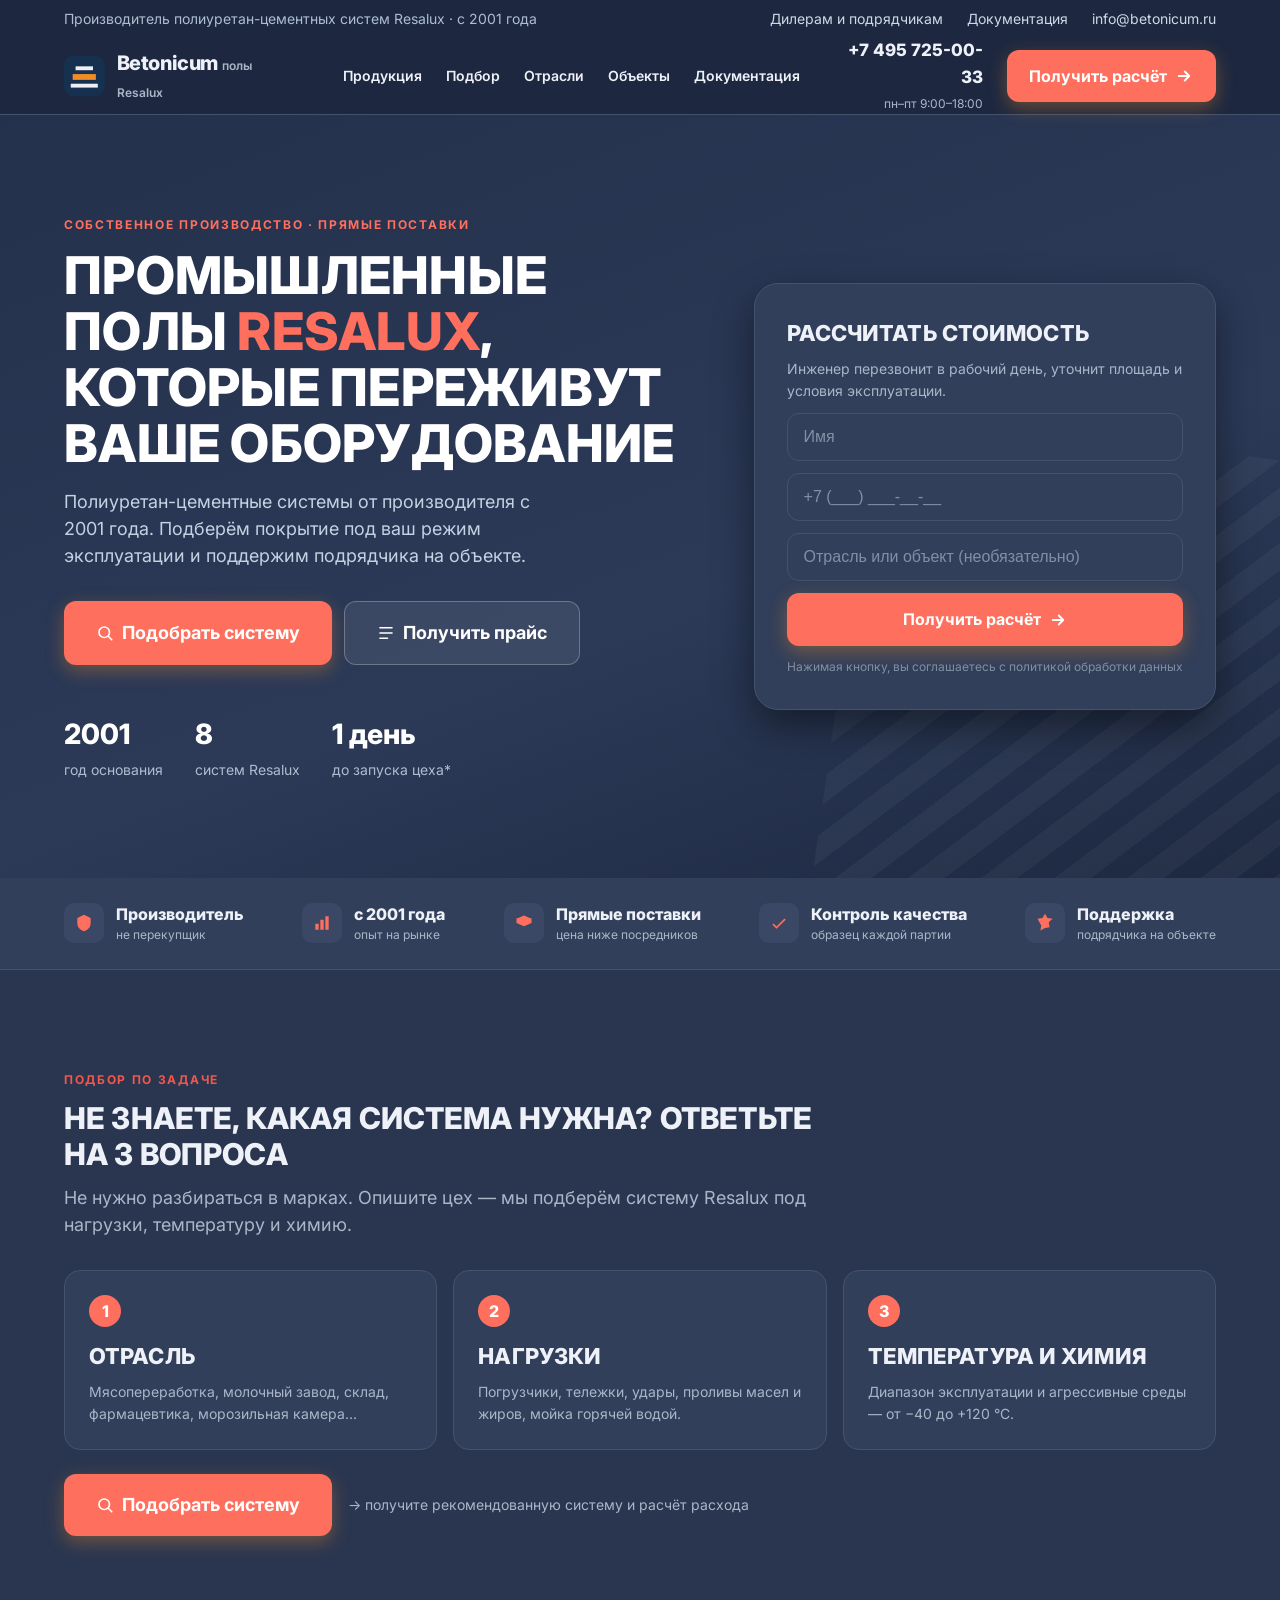
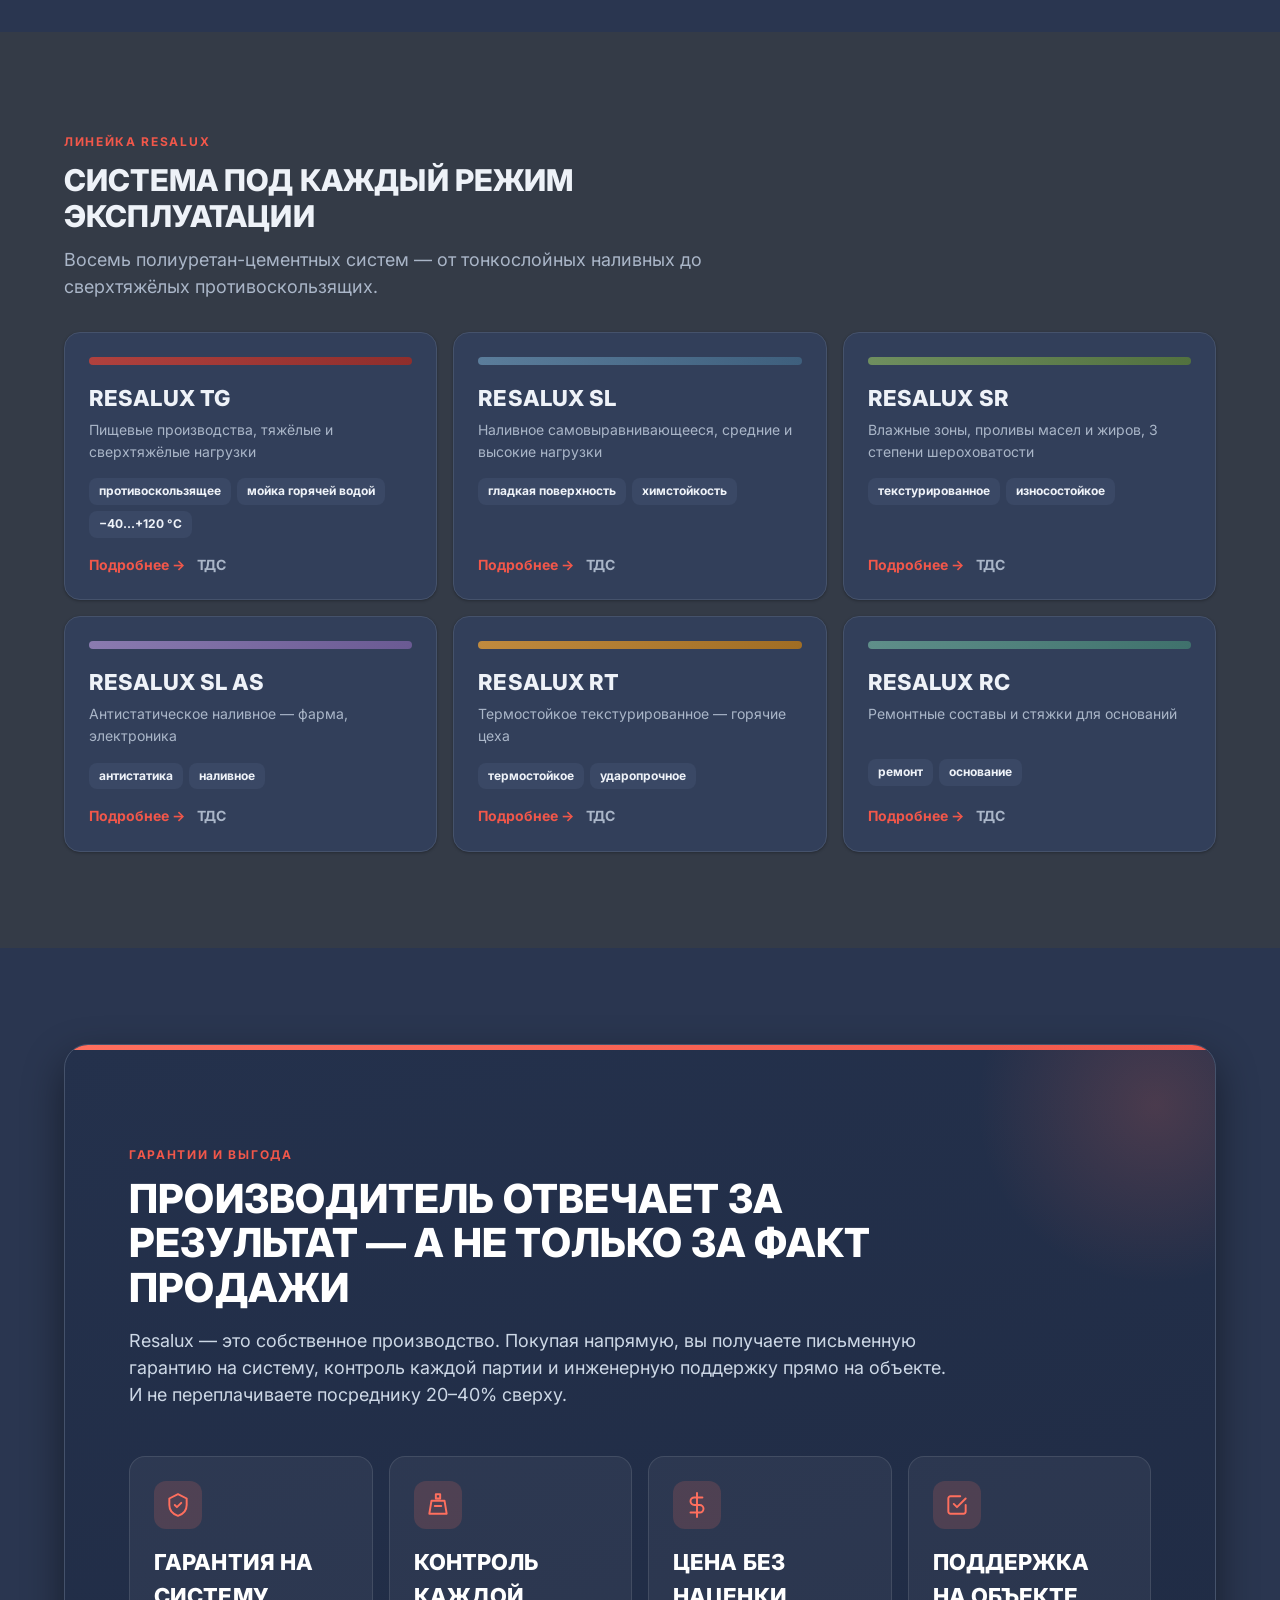
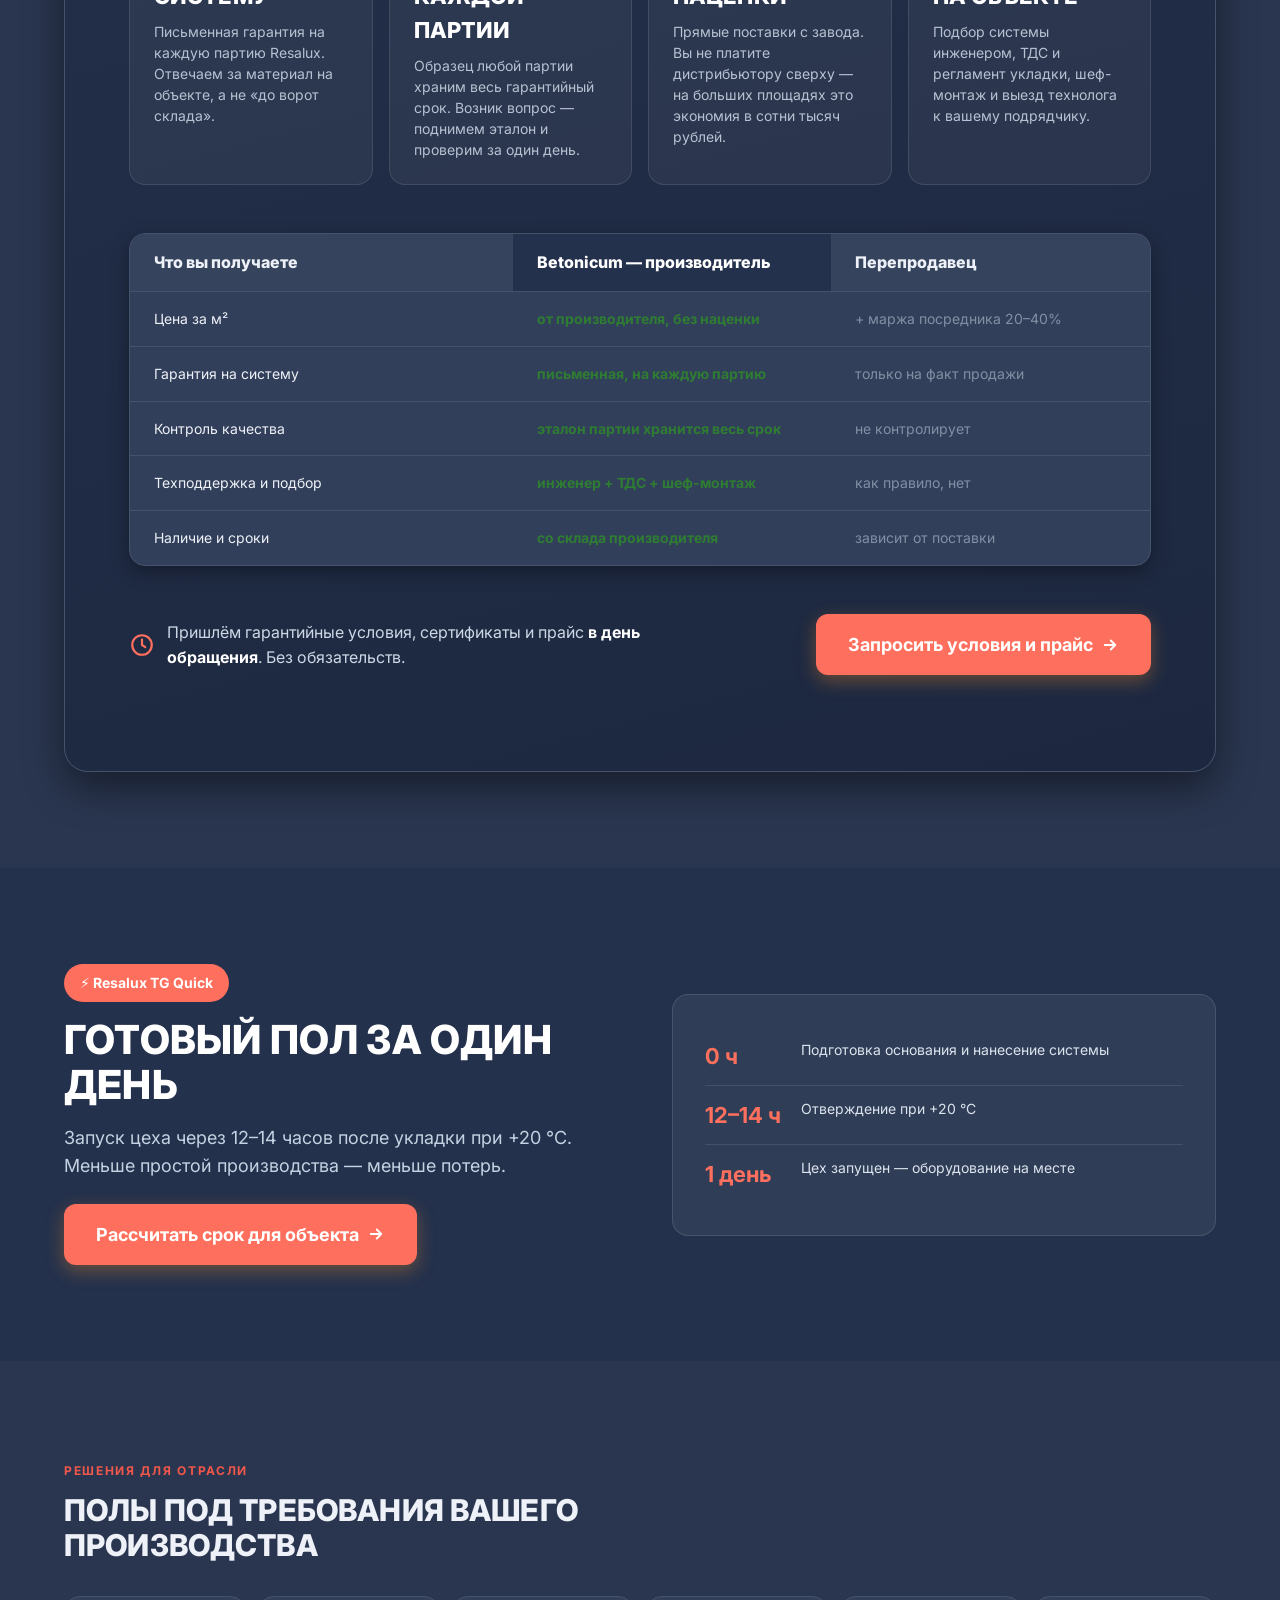
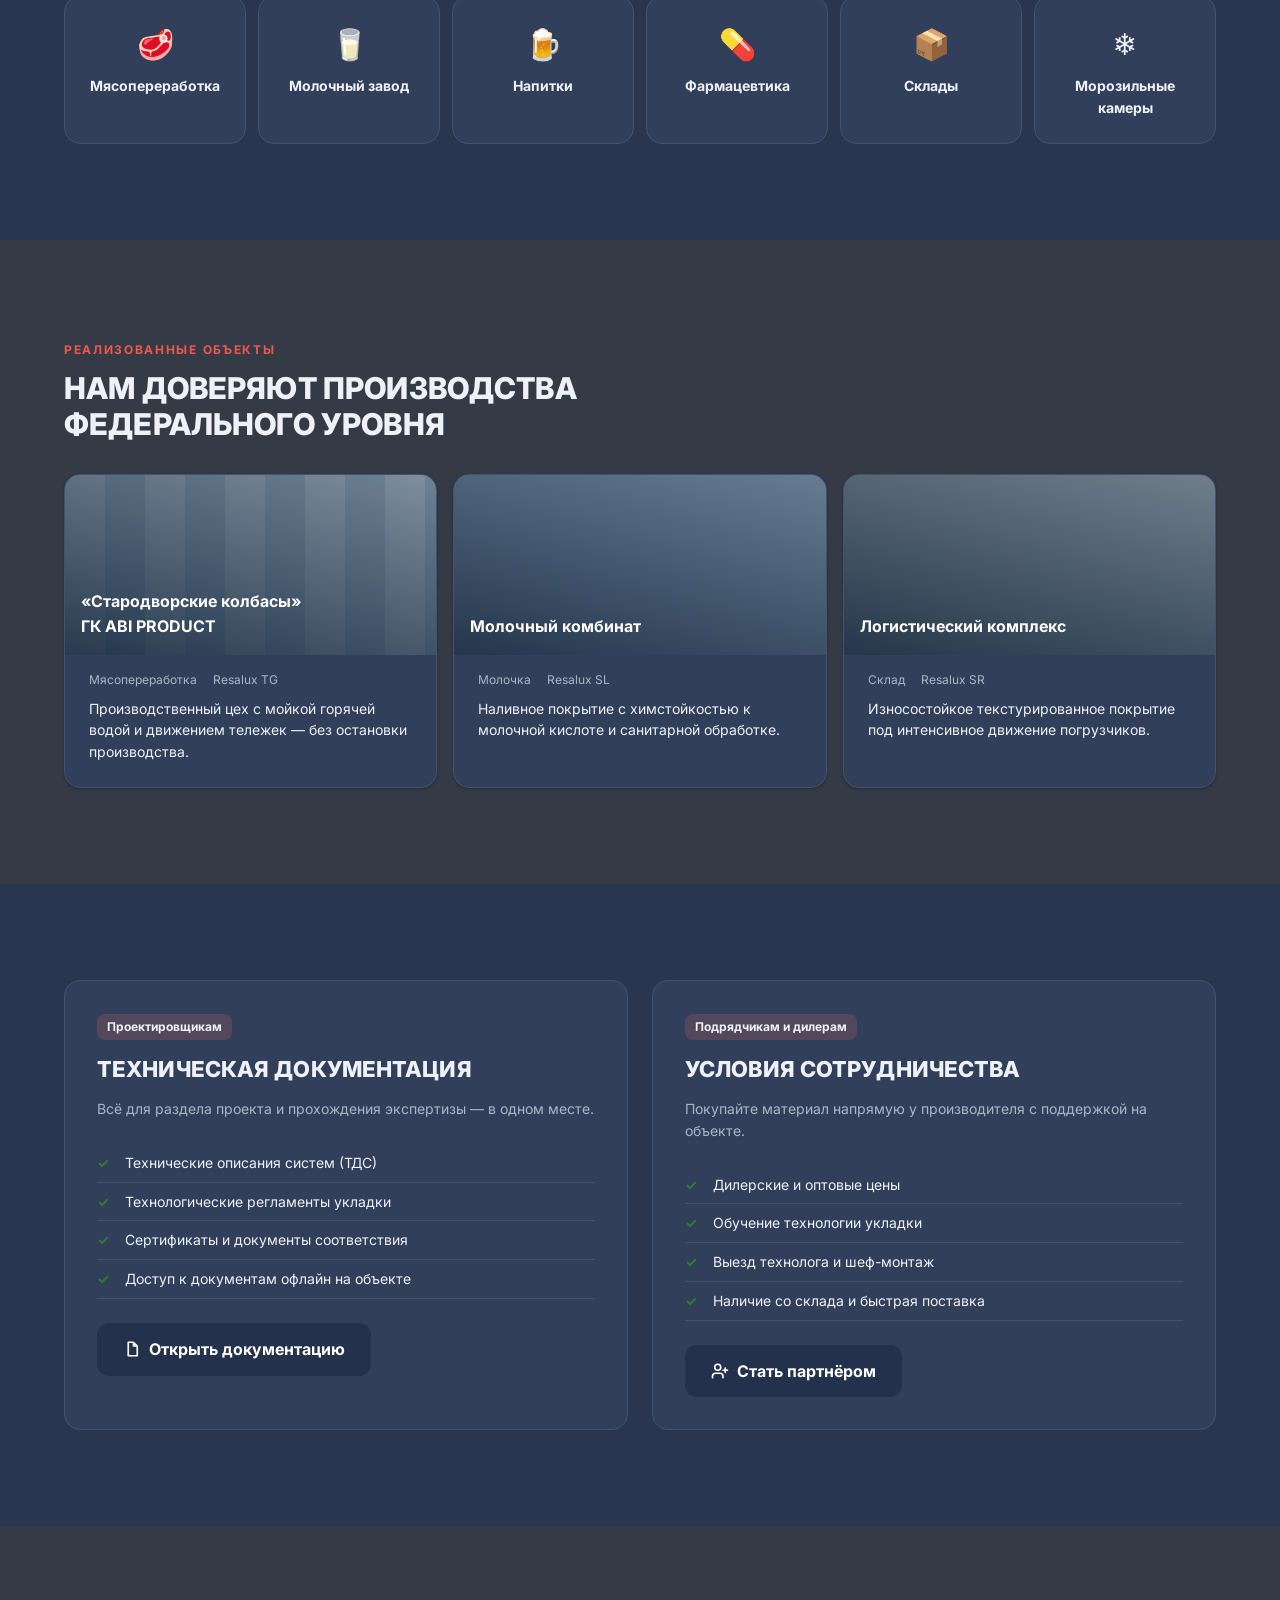
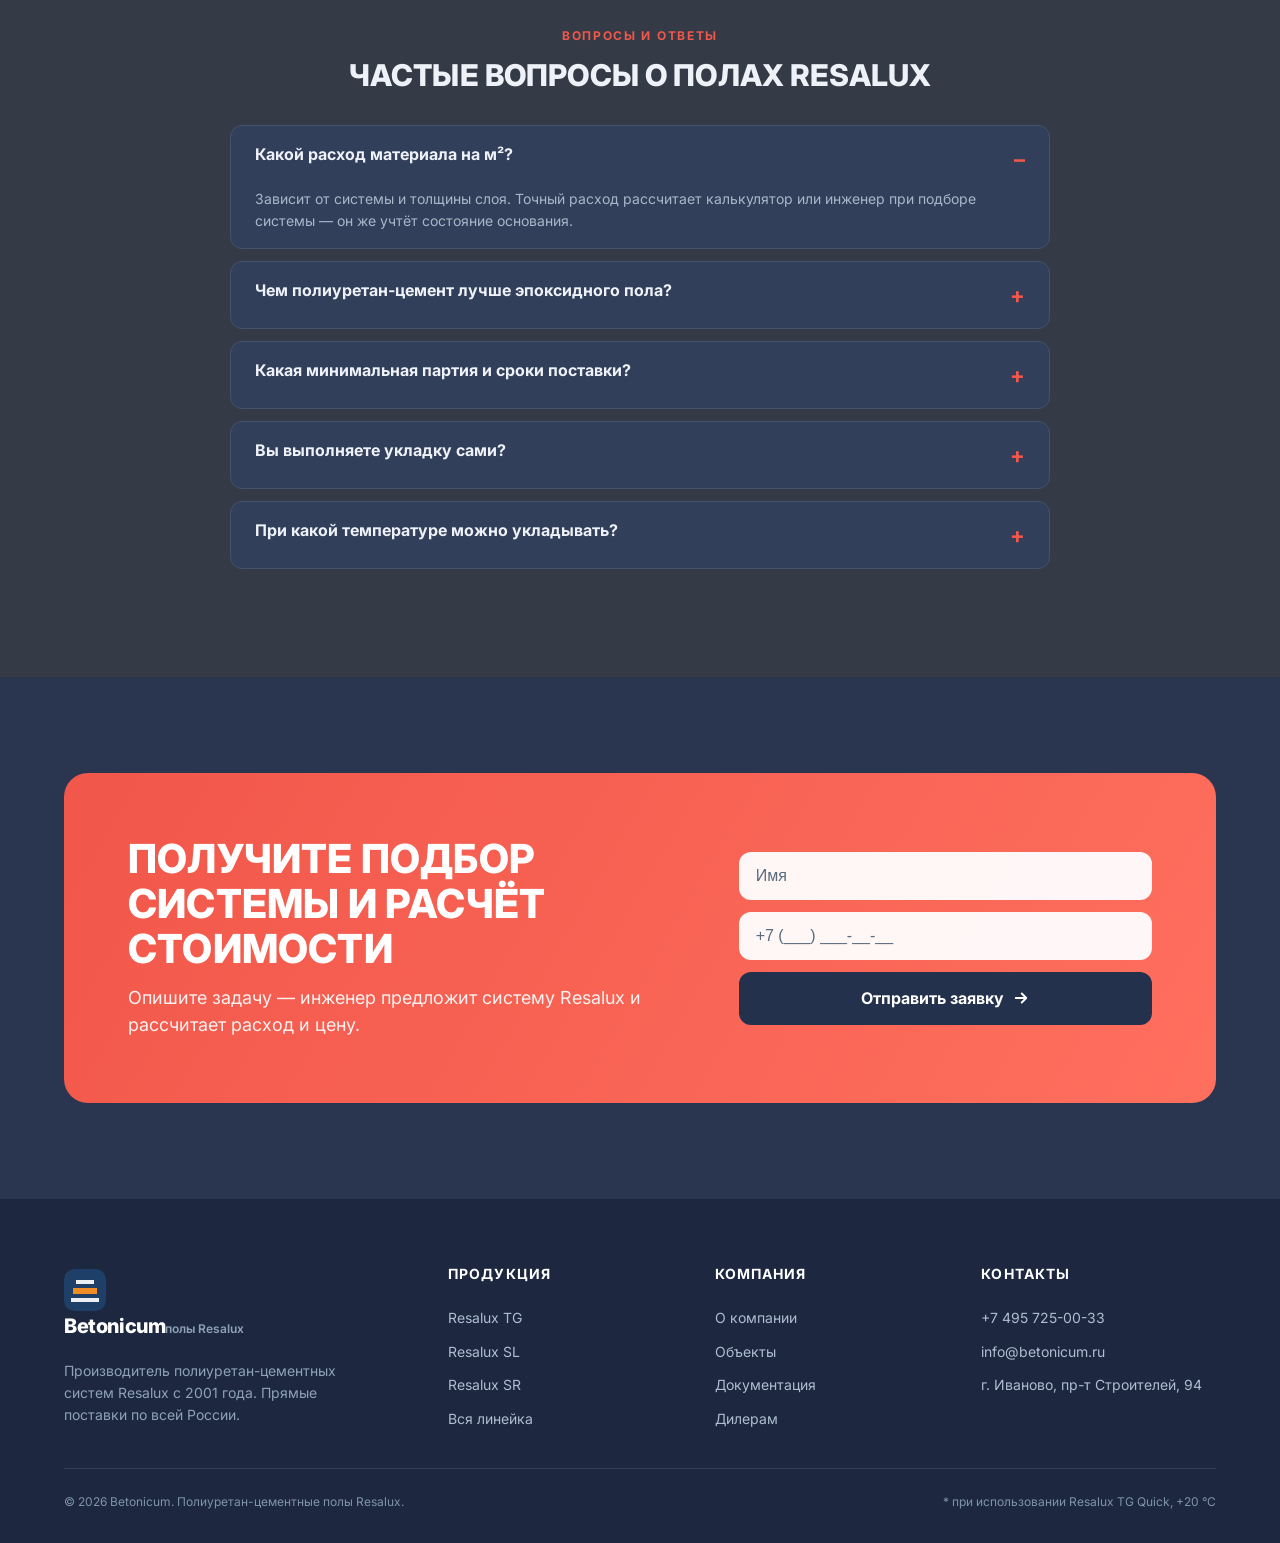
==== site/index.html @ 3966c86d "Make the guarantees block prominent, taller, with conversion copy - index.html: rebuild the 'produce" ====
<!DOCTYPE html>
<html lang="ru">
<head>
<meta charset="utf-8">
<meta name="viewport" content="width=device-width, initial-scale=1">
<!-- SEO по шаблону из docs/seo-analysis.md -->
<title>Полиуретан-цементные полы Resalux от производителя — Betonicum</title>
<meta name="description" content="Производим полиуретан-цементные системы Resalux с 2001 года. Прямые поставки, подбор системы под отрасль, готовый пол за один день. Техдокументация и поддержка подрядчика.">
<link rel="preconnect" href="https://fonts.googleapis.com">
<link rel="preconnect" href="https://fonts.gstatic.com" crossorigin>
<link href="https://fonts.googleapis.com/css2?family=Inter:wght@400;500;600;700;800&display=swap" rel="stylesheet">
<link rel="stylesheet" href="styles.css">
<script type="application/ld+json">
{"@context":"https://schema.org","@type":"Organization","name":"Betonicum","url":"https://betonicum.ru/","foundingDate":"2001","brand":{"@type":"Brand","name":"Resalux"},"contactPoint":{"@type":"ContactPoint","telephone":"+7-495-725-00-33","contactType":"sales","areaServed":"RU"}}
</script>
</head>
<body>

<!-- ===== TOPBAR ===== -->
<div class="topbar">
  <div class="container">
    <span>Производитель полиуретан-цементных систем Resalux · с 2001 года</span>
    <div class="topbar__links">
      <a href="#dealers">Дилерам и подрядчикам</a>
      <a href="#docs">Документация</a>
      <a href="mailto:info@betonicum.ru">info@betonicum.ru</a>
    </div>
  </div>
</div>

<!-- ===== HEADER ===== -->
<header class="header">
  <div class="container">
    <a class="brand" href="/">
      <svg class="brand__mark" viewBox="0 0 42 42" aria-hidden="true">
        <rect width="42" height="42" rx="10" fill="#16314f"/>
        <rect x="12" y="11" width="18" height="4" fill="#ecf0f4"/>
        <rect x="9" y="19" width="24" height="6" fill="#f08c26"/>
        <rect x="7" y="29" width="28" height="4" fill="#ecf0f4"/>
      </svg>
      <span>
        <span class="brand__name">Betonicum</span>
        <span class="brand__sub">полы Resalux</span>
      </span>
    </a>
    <nav class="nav">
      <a href="#systems">Продукция</a>
      <a href="#wizard">Подбор</a>
      <a href="#industries">Отрасли</a>
      <a href="#cases">Объекты</a>
      <a href="#docs">Документация</a>
    </nav>
    <div class="header__actions">
      <a class="header__phone" href="tel:+74957250033">
        <b>+7 495 725-00-33</b>
        <span>пн–пт 9:00–18:00</span>
      </a>
      <a class="btn btn--primary" href="#quote">Получить расчёт<svg class="btn__ic btn__ic--arrow" viewBox="0 0 24 24" fill="none" stroke="currentColor" stroke-width="2.5" stroke-linecap="round" stroke-linejoin="round"><path d="M5 12h14M13 6l6 6-6 6"/></svg></a>
    </div>
  </div>
</header>

<!-- ===== HERO ===== -->
<section class="hero">
  <div class="container">
    <div class="hero__text">
      <span class="hero__overline">Собственное производство · прямые поставки</span>
      <h1>Промышленные полы <em>Resalux</em>, которые переживут ваше оборудование</h1>
      <p class="hero__lead">Полиуретан-цементные системы от производителя с 2001 года. Подберём покрытие под ваш режим эксплуатации и поддержим подрядчика на объекте.</p>
      <div class="hero__cta">
        <a class="btn btn--primary btn--lg" href="#wizard"><svg class="btn__ic btn__ic--spin" viewBox="0 0 24 24" fill="none" stroke="currentColor" stroke-width="2.2" stroke-linecap="round" stroke-linejoin="round"><circle cx="11" cy="11" r="7"/><path d="M21 21l-4.3-4.3"/></svg>Подобрать систему</a>
        <a class="btn btn--ghost-light btn--lg" href="#price"><svg class="btn__ic" viewBox="0 0 24 24" fill="none" stroke="currentColor" stroke-width="2.2" stroke-linecap="round" stroke-linejoin="round"><path d="M4 5h16M4 12h16M4 19h10"/></svg>Получить прайс</a>
      </div>
      <div class="hero__facts">
        <div><b>2001</b><span>год основания</span></div>
        <div><b>8</b><span>систем Resalux</span></div>
        <div><b>1 день</b><span>до запуска цеха*</span></div>
      </div>
    </div>

    <aside class="quote-card" id="quote">
      <h3>Рассчитать стоимость</h3>
      <p>Инженер перезвонит в рабочий день, уточнит площадь и условия эксплуатации.</p>
      <form>
        <input class="field" type="text" placeholder="Имя" autocomplete="name">
        <input class="field" type="tel" placeholder="+7 (___) ___-__-__" autocomplete="tel" inputmode="tel">
        <input class="field" type="text" placeholder="Отрасль или объект (необязательно)">
        <button class="btn btn--primary btn--block" type="button">Получить расчёт<svg class="btn__ic btn__ic--arrow" viewBox="0 0 24 24" fill="none" stroke="currentColor" stroke-width="2.5" stroke-linecap="round" stroke-linejoin="round"><path d="M5 12h14M13 6l6 6-6 6"/></svg></button>
      </form>
      <p class="note">Нажимая кнопку, вы соглашаетесь с политикой обработки данных</p>
    </aside>
  </div>
</section>

<!-- ===== TRUST BAR ===== -->
<div class="trust">
  <div class="container">
    <div class="trust__item">
      <span class="ic"><svg width="20" height="20" viewBox="0 0 24 24" fill="currentColor"><path d="M12 2l8 4v6c0 5-3.4 8.5-8 10-4.6-1.5-8-5-8-10V6l8-4z"/></svg></span>
      <span><b>Производитель</b><span>не перекупщик</span></span>
    </div>
    <div class="trust__item">
      <span class="ic"><svg width="20" height="20" viewBox="0 0 24 24" fill="currentColor"><path d="M4 13h4v7H4zM10 8h4v12h-4zM16 4h4v16h-4z"/></svg></span>
      <span><b>с 2001 года</b><span>опыт на рынке</span></span>
    </div>
    <div class="trust__item">
      <span class="ic"><svg width="20" height="20" viewBox="0 0 24 24" fill="currentColor"><path d="M12 3l9 4-9 4-9-4 9-4zm0 7l9-4v6l-9 4-9-4V6l9 4z"/></svg></span>
      <span><b>Прямые поставки</b><span>цена ниже посредников</span></span>
    </div>
    <div class="trust__item">
      <span class="ic"><svg width="20" height="20" viewBox="0 0 24 24" fill="currentColor"><path d="M9 16.2l-3.5-3.5-1.4 1.4L9 19 20 8l-1.4-1.4z"/></svg></span>
      <span><b>Контроль качества</b><span>образец каждой партии</span></span>
    </div>
    <div class="trust__item">
      <span class="ic"><svg width="20" height="20" viewBox="0 0 24 24" fill="currentColor"><path d="M12 1l3 5 6 1-4.5 4 1 6L12 18l-5.5 3 1-6L3 7l6-1z"/></svg></span>
      <span><b>Поддержка</b><span>подрядчика на объекте</span></span>
    </div>
  </div>
</div>

<!-- ===== WIZARD ===== -->
<section class="section" id="wizard">
  <div class="container">
    <div class="sec-head">
      <span class="overline">Подбор по задаче</span>
      <h2 class="title">Не знаете, какая система нужна? Ответьте на 3 вопроса</h2>
      <p>Не нужно разбираться в марках. Опишите цех — мы подберём систему Resalux под нагрузки, температуру и химию.</p>
    </div>
    <div class="wizard">
      <div class="wizard__step">
        <div class="wizard__num">1</div>
        <h3>Отрасль</h3>
        <p>Мясопереработка, молочный завод, склад, фармацевтика, морозильная камера…</p>
      </div>
      <div class="wizard__step">
        <div class="wizard__num">2</div>
        <h3>Нагрузки</h3>
        <p>Погрузчики, тележки, удары, проливы масел и жиров, мойка горячей водой.</p>
      </div>
      <div class="wizard__step">
        <div class="wizard__num">3</div>
        <h3>Температура и химия</h3>
        <p>Диапазон эксплуатации и агрессивные среды — от −40 до +120 °C.</p>
      </div>
    </div>
    <div class="wizard__cta">
      <a class="btn btn--primary btn--lg" href="#quote"><svg class="btn__ic btn__ic--spin" viewBox="0 0 24 24" fill="none" stroke="currentColor" stroke-width="2.2" stroke-linecap="round" stroke-linejoin="round"><circle cx="11" cy="11" r="7"/><path d="M21 21l-4.3-4.3"/></svg>Подобрать систему</a>
      <span style="color:var(--c-muted);font-size:var(--fs-small)">→ получите рекомендованную систему и расчёт расхода</span>
    </div>
  </div>
</section>

<!-- ===== СИСТЕМЫ ===== -->
<section class="section section--concrete" id="systems">
  <div class="container">
    <div class="sec-head">
      <span class="overline">Линейка Resalux</span>
      <h2 class="title">Система под каждый режим эксплуатации</h2>
      <p>Восемь полиуретан-цементных систем — от тонкослойных наливных до сверхтяжёлых противоскользящих.</p>
    </div>
    <div class="sys-grid">
      <article class="card card--hover sys">
        <div class="sys__swatch" style="background:linear-gradient(90deg,#b0413e,#8f2e2c)"></div>
        <h3>Resalux TG</h3>
        <div class="sys__for">Пищевые производства, тяжёлые и сверхтяжёлые нагрузки</div>
        <div class="sys__tags"><span class="tag">противоскользящее</span><span class="tag">мойка горячей водой</span><span class="tag">−40…+120 °C</span></div>
        <div class="sys__foot"><a href="/resalux-tg/">Подробнее →</a><a class="doc" href="#">ТДС</a></div>
      </article>
      <article class="card card--hover sys">
        <div class="sys__swatch" style="background:linear-gradient(90deg,#5b7d9b,#3e5f7d)"></div>
        <h3>Resalux SL</h3>
        <div class="sys__for">Наливное самовыравнивающееся, средние и высокие нагрузки</div>
        <div class="sys__tags"><span class="tag">гладкая поверхность</span><span class="tag">химстойкость</span></div>
        <div class="sys__foot"><a href="/resalux-sl/">Подробнее →</a><a class="doc" href="#">ТДС</a></div>
      </article>
      <article class="card card--hover sys">
        <div class="sys__swatch" style="background:linear-gradient(90deg,#6f8f5f,#52713f)"></div>
        <h3>Resalux SR</h3>
        <div class="sys__for">Влажные зоны, проливы масел и жиров, 3 степени шероховатости</div>
        <div class="sys__tags"><span class="tag">текстурированное</span><span class="tag">износостойкое</span></div>
        <div class="sys__foot"><a href="/resalux-sr/">Подробнее →</a><a class="doc" href="#">ТДС</a></div>
      </article>
      <article class="card card--hover sys">
        <div class="sys__swatch" style="background:linear-gradient(90deg,#8a7bb0,#6a5a93)"></div>
        <h3>Resalux SL AS</h3>
        <div class="sys__for">Антистатическое наливное — фарма, электроника</div>
        <div class="sys__tags"><span class="tag">антистатика</span><span class="tag">наливное</span></div>
        <div class="sys__foot"><a href="/resalux-sl-as/">Подробнее →</a><a class="doc" href="#">ТДС</a></div>
      </article>
      <article class="card card--hover sys">
        <div class="sys__swatch" style="background:linear-gradient(90deg,#c08a3e,#a06d24)"></div>
        <h3>Resalux RT</h3>
        <div class="sys__for">Термостойкое текстурированное — горячие цеха</div>
        <div class="sys__tags"><span class="tag">термостойкое</span><span class="tag">ударопрочное</span></div>
        <div class="sys__foot"><a href="/resalux-rt/">Подробнее →</a><a class="doc" href="#">ТДС</a></div>
      </article>
      <article class="card card--hover sys">
        <div class="sys__swatch" style="background:linear-gradient(90deg,#5f8f8a,#3f716c)"></div>
        <h3>Resalux RC</h3>
        <div class="sys__for">Ремонтные составы и стяжки для оснований</div>
        <div class="sys__tags"><span class="tag">ремонт</span><span class="tag">основание</span></div>
        <div class="sys__foot"><a href="/resalux-rc/">Подробнее →</a><a class="doc" href="#">ТДС</a></div>
      </article>
    </div>
  </div>
</section>

<!-- ===== ГАРАНТИИ И ВЫГОДА (producer vs reseller) ===== -->
<section class="section" id="price">
  <div class="container">
    <div class="guarantee">
      <div class="guarantee__head">
        <span class="overline">Гарантии и выгода</span>
        <h2 class="title">Производитель отвечает за результат — а не только за факт продажи</h2>
        <p class="guarantee__lead">Resalux — это собственное производство. Покупая напрямую, вы получаете письменную гарантию на систему, контроль каждой партии и инженерную поддержку прямо на объекте. И не переплачиваете посреднику 20–40% сверху.</p>
      </div>

      <div class="guarantee__cards">
        <div class="guarantee__card">
          <div class="guarantee__ic"><svg viewBox="0 0 24 24" fill="none" stroke="currentColor" stroke-width="1.8" stroke-linecap="round" stroke-linejoin="round"><path d="M12 2l8 4v6c0 5-3.4 8.5-8 10-4.6-1.5-8-5-8-10V6l8-4z"/><path d="M9 12l2 2 4-4"/></svg></div>
          <h3>Гарантия на систему</h3>
          <p>Письменная гарантия на каждую партию Resalux. Отвечаем за материал на объекте, а не «до ворот склада».</p>
        </div>
        <div class="guarantee__card">
          <div class="guarantee__ic"><svg viewBox="0 0 24 24" fill="none" stroke="currentColor" stroke-width="1.8" stroke-linecap="round" stroke-linejoin="round"><path d="M10 2h4v4h-4zM6 8h12l2 12H4zM9 13h6"/></svg></div>
          <h3>Контроль каждой партии</h3>
          <p>Образец любой партии храним весь гарантийный срок. Возник вопрос — поднимем эталон и проверим за один день.</p>
        </div>
        <div class="guarantee__card">
          <div class="guarantee__ic"><svg viewBox="0 0 24 24" fill="none" stroke="currentColor" stroke-width="1.8" stroke-linecap="round" stroke-linejoin="round"><path d="M12 1v22M17 5H9.5a3.5 3.5 0 000 7h5a3.5 3.5 0 010 7H6"/></svg></div>
          <h3>Цена без наценки</h3>
          <p>Прямые поставки с завода. Вы не платите дистрибьютору сверху — на больших площадях это экономия в сотни тысяч рублей.</p>
        </div>
        <div class="guarantee__card">
          <div class="guarantee__ic"><svg viewBox="0 0 24 24" fill="none" stroke="currentColor" stroke-width="1.8" stroke-linecap="round" stroke-linejoin="round"><path d="M9 11l3 3 8-8M20 12v6a2 2 0 01-2 2H6a2 2 0 01-2-2V6a2 2 0 012-2h9"/></svg></div>
          <h3>Поддержка на объекте</h3>
          <p>Подбор системы инженером, ТДС и регламент укладки, шеф-монтаж и выезд технолога к вашему подрядчику.</p>
        </div>
      </div>

      <div class="compare">
        <div class="compare__row" style="display:contents">
          <div class="compare__cell compare__head">Что вы получаете</div>
          <div class="compare__cell compare__head compare__head--win">Betonicum — производитель</div>
          <div class="compare__cell compare__head">Перепродавец</div>
        </div>
        <div class="compare__row" style="display:contents">
          <div class="compare__cell">Цена за м²</div>
          <div class="compare__cell win">от производителя, без наценки</div>
          <div class="compare__cell lose">+ маржа посредника 20–40%</div>
        </div>
        <div class="compare__row" style="display:contents">
          <div class="compare__cell">Гарантия на систему</div>
          <div class="compare__cell win">письменная, на каждую партию</div>
          <div class="compare__cell lose">только на факт продажи</div>
        </div>
        <div class="compare__row" style="display:contents">
          <div class="compare__cell">Контроль качества</div>
          <div class="compare__cell win">эталон партии хранится весь срок</div>
          <div class="compare__cell lose">не контролирует</div>
        </div>
        <div class="compare__row" style="display:contents">
          <div class="compare__cell">Техподдержка и подбор</div>
          <div class="compare__cell win">инженер + ТДС + шеф-монтаж</div>
          <div class="compare__cell lose">как правило, нет</div>
        </div>
        <div class="compare__row" style="display:contents">
          <div class="compare__cell">Наличие и сроки</div>
          <div class="compare__cell win">со склада производителя</div>
          <div class="compare__cell lose">зависит от поставки</div>
        </div>
      </div>

      <div class="guarantee__foot">
        <div class="guarantee__reassure">
          <svg viewBox="0 0 24 24" fill="none" stroke="currentColor" stroke-width="2" stroke-linecap="round" stroke-linejoin="round"><circle cx="12" cy="12" r="9"/><path d="M12 7v5l3 2"/></svg>
          <span>Пришлём гарантийные условия, сертификаты и прайс <b>в день обращения</b>. Без обязательств.</span>
        </div>
        <a class="btn btn--primary btn--lg" href="#quote">Запросить условия и прайс<svg class="btn__ic btn__ic--arrow" viewBox="0 0 24 24" fill="none" stroke="currentColor" stroke-width="2.5" stroke-linecap="round" stroke-linejoin="round"><path d="M5 12h14M13 6l6 6-6 6"/></svg></a>
      </div>
    </div>
  </div>
</section>

<!-- ===== ПОЛ ЗА ОДИН ДЕНЬ ===== -->
<section class="section section--ink">
  <div class="container">
    <div class="oneday">
      <div>
        <span class="oneday__badge">⚡ Resalux TG Quick</span>
        <h2>Готовый пол за один день</h2>
        <p>Запуск цеха через 12–14 часов после укладки при +20 °C. Меньше простой производства — меньше потерь.</p>
        <a class="btn btn--primary btn--lg" href="#quote" style="margin-top:var(--sp-5)">Рассчитать срок для объекта<svg class="btn__ic btn__ic--arrow" viewBox="0 0 24 24" fill="none" stroke="currentColor" stroke-width="2.5" stroke-linecap="round" stroke-linejoin="round"><path d="M5 12h14M13 6l6 6-6 6"/></svg></a>
      </div>
      <div class="oneday__timeline">
        <div class="oneday__t"><b>0 ч</b><span>Подготовка основания и нанесение системы</span></div>
        <div class="oneday__t"><b>12–14 ч</b><span>Отверждение при +20 °C</span></div>
        <div class="oneday__t"><b>1 день</b><span>Цех запущен — оборудование на месте</span></div>
      </div>
    </div>
  </div>
</section>

<!-- ===== ОТРАСЛИ ===== -->
<section class="section" id="industries">
  <div class="container">
    <div class="sec-head">
      <span class="overline">Решения для отрасли</span>
      <h2 class="title">Полы под требования вашего производства</h2>
    </div>
    <div class="ind-grid">
      <a class="ind" href="/resheniya/myasopererabotka/"><div class="emoji">🥩</div><b>Мясопереработка</b></a>
      <a class="ind" href="/resheniya/molochnyy-zavod/"><div class="emoji">🥛</div><b>Молочный завод</b></a>
      <a class="ind" href="/resheniya/pivovarnya/"><div class="emoji">🍺</div><b>Напитки</b></a>
      <a class="ind" href="/resheniya/farma/"><div class="emoji">💊</div><b>Фармацевтика</b></a>
      <a class="ind" href="/resheniya/sklad/"><div class="emoji">📦</div><b>Склады</b></a>
      <a class="ind" href="/resheniya/morozilnye-kamery/"><div class="emoji">❄️</div><b>Морозильные камеры</b></a>
    </div>
  </div>
</section>

<!-- ===== ОБЪЕКТЫ ===== -->
<section class="section section--concrete" id="cases">
  <div class="container">
    <div class="sec-head">
      <span class="overline">Реализованные объекты</span>
      <h2 class="title">Нам доверяют производства федерального уровня</h2>
    </div>
    <div class="cases">
      <article class="case">
        <div class="case__photo" style="background:linear-gradient(15deg,rgba(15,34,56,.82),rgba(15,34,56,.2)),repeating-linear-gradient(90deg,#9aa9b8 0 40px,#869aad 40px 80px)"><b>«Стародворские колбасы»<br>ГК ABI PRODUCT</b></div>
        <div class="case__body">
          <div class="case__meta"><span>Мясопереработка</span><span>Resalux TG</span></div>
          <p>Производственный цех с мойкой горячей водой и движением тележек — без остановки производства.</p>
        </div>
      </article>
      <article class="case">
        <div class="case__photo" style="background:linear-gradient(15deg,rgba(15,34,56,.82),rgba(15,34,56,.2)),#7d92a9"><b>Молочный комбинат</b></div>
        <div class="case__body">
          <div class="case__meta"><span>Молочка</span><span>Resalux SL</span></div>
          <p>Наливное покрытие с химстойкостью к молочной кислоте и санитарной обработке.</p>
        </div>
      </article>
      <article class="case">
        <div class="case__photo" style="background:linear-gradient(15deg,rgba(15,34,56,.82),rgba(15,34,56,.2)),#88959f"><b>Логистический комплекс</b></div>
        <div class="case__body">
          <div class="case__meta"><span>Склад</span><span>Resalux SR</span></div>
          <p>Износостойкое текстурированное покрытие под интенсивное движение погрузчиков.</p>
        </div>
      </article>
    </div>
  </div>
</section>

<!-- ===== ДЛЯ ПРОЕКТИРОВЩИКОВ / ПОДРЯДЧИКОВ ===== -->
<section class="section" id="docs">
  <div class="container">
    <div class="duo">
      <div class="duo__card" id="dealers">
        <span class="tag tag--accent">Проектировщикам</span>
        <h3 style="margin-top:var(--sp-3)">Техническая документация</h3>
        <p>Всё для раздела проекта и прохождения экспертизы — в одном месте.</p>
        <ul class="duo__list">
          <li>Технические описания систем (ТДС)</li>
          <li>Технологические регламенты укладки</li>
          <li>Сертификаты и документы соответствия</li>
          <li>Доступ к документам офлайн на объекте</li>
        </ul>
        <a class="btn btn--dark" href="/for-partners/"><svg class="btn__ic" viewBox="0 0 24 24" fill="none" stroke="currentColor" stroke-width="2.2" stroke-linecap="round" stroke-linejoin="round"><path d="M7 3h7l5 5v13H7zM14 3v5h5"/></svg>Открыть документацию</a>
      </div>
      <div class="duo__card">
        <span class="tag tag--accent">Подрядчикам и дилерам</span>
        <h3 style="margin-top:var(--sp-3)">Условия сотрудничества</h3>
        <p>Покупайте материал напрямую у производителя с поддержкой на объекте.</p>
        <ul class="duo__list">
          <li>Дилерские и оптовые цены</li>
          <li>Обучение технологии укладки</li>
          <li>Выезд технолога и шеф-монтаж</li>
          <li>Наличие со склада и быстрая поставка</li>
        </ul>
        <a class="btn btn--dark" href="#quote"><svg class="btn__ic" viewBox="0 0 24 24" fill="none" stroke="currentColor" stroke-width="2.2" stroke-linecap="round" stroke-linejoin="round"><path d="M16 21v-2a4 4 0 00-4-4H6a4 4 0 00-4 4v2M9 11a4 4 0 100-8 4 4 0 000 8zM19 8v6M22 11h-6"/></svg>Стать партнёром</a>
      </div>
    </div>
  </div>
</section>

<!-- ===== FAQ ===== -->
<section class="section section--concrete">
  <div class="container">
    <div class="sec-head" style="margin-left:auto;margin-right:auto;text-align:center">
      <span class="overline">Вопросы и ответы</span>
      <h2 class="title">Частые вопросы о полах Resalux</h2>
    </div>
    <div class="faq">
      <details class="faq__item" open><summary>Какой расход материала на м²?</summary><p>Зависит от системы и толщины слоя. Точный расход рассчитает калькулятор или инженер при подборе системы — он же учтёт состояние основания.</p></details>
      <details class="faq__item"><summary>Чем полиуретан-цемент лучше эпоксидного пола?</summary><p>ПУ-цемент эластичнее, лучше держит удары, вибрации и перепады температур, выдерживает мойку горячей водой и агрессивные среды пищевых производств.</p></details>
      <details class="faq__item"><summary>Какая минимальная партия и сроки поставки?</summary><p>Поставляем со склада производителя; условия по партии и срокам уточняются при заявке в зависимости от системы и объёма.</p></details>
      <details class="faq__item"><summary>Вы выполняете укладку сами?</summary><p>Мы производим материал. Укладку ведут проверенные подрядчики при нашей технической поддержке — выезд технолога, регламенты, шеф-монтаж.</p></details>
      <details class="faq__item"><summary>При какой температуре можно укладывать?</summary><p>Системы Resalux рассчитаны на широкий диапазон, включая низкотемпературный монтаж для морозильных камер. Подберём систему под ваши условия.</p></details>
    </div>
  </div>
</section>

<!-- ===== CTA ===== -->
<section class="section">
  <div class="container">
    <div class="cta-band">
      <div>
        <h2>Получите подбор системы и расчёт стоимости</h2>
        <p>Опишите задачу — инженер предложит систему Resalux и рассчитает расход и цену.</p>
      </div>
      <form>
        <input class="field" type="text" placeholder="Имя">
        <input class="field" type="tel" placeholder="+7 (___) ___-__-__">
        <button class="btn btn--dark btn--block" type="button">Отправить заявку<svg class="btn__ic btn__ic--arrow" viewBox="0 0 24 24" fill="none" stroke="currentColor" stroke-width="2.5" stroke-linecap="round" stroke-linejoin="round"><path d="M5 12h14M13 6l6 6-6 6"/></svg></button>
      </form>
    </div>
  </div>
</section>

<!-- ===== FOOTER ===== -->
<footer class="footer">
  <div class="container">
    <div class="footer__top">
      <div class="footer__brand">
        <a class="brand" href="/">
          <svg class="brand__mark" viewBox="0 0 42 42" aria-hidden="true"><rect width="42" height="42" rx="10" fill="#1e4068"/><rect x="12" y="11" width="18" height="4" fill="#ecf0f4"/><rect x="9" y="19" width="24" height="6" fill="#f08c26"/><rect x="7" y="29" width="28" height="4" fill="#ecf0f4"/></svg>
          <span><span class="brand__name" style="color:#fff">Betonicum</span><span class="brand__sub" style="color:#8fa1b5">полы Resalux</span></span>
        </a>
        <p>Производитель полиуретан-цементных систем Resalux с 2001 года. Прямые поставки по всей России.</p>
      </div>
      <div>
        <h4>Продукция</h4>
        <a href="/resalux-tg/">Resalux TG</a>
        <a href="/resalux-sl/">Resalux SL</a>
        <a href="/resalux-sr/">Resalux SR</a>
        <a href="/products/">Вся линейка</a>
      </div>
      <div>
        <h4>Компания</h4>
        <a href="/about/">О компании</a>
        <a href="#cases">Объекты</a>
        <a href="#docs">Документация</a>
        <a href="#dealers">Дилерам</a>
      </div>
      <div>
        <h4>Контакты</h4>
        <a href="tel:+74957250033">+7 495 725-00-33</a>
        <a href="mailto:info@betonicum.ru">info@betonicum.ru</a>
        <a href="#">г. Иваново, пр-т Строителей, 94</a>
      </div>
    </div>
    <div class="footer__bottom">
      <span>© 2026 Betonicum. Полиуретан-цементные полы Resalux.</span>
      <span>* при использовании Resalux TG Quick, +20 °C</span>
    </div>
  </div>
</footer>

</body>
</html>
---- site/styles.css ----
/* ============================================================
   BETONICUM — DESIGN SYSTEM
   Дизайн-токены и компоненты. Источник истины для UI.
   Документация: docs/design-system.md
   ============================================================ */

:root {
  /* ---------- ЦВЕТ: бренд ---------- */
  --c-primary-900: #0f2238;   /* самый тёмный navy — футер, оверлеи */
  --c-primary-800: #16314f;   /* основной брендовый тёмно-синий */
  --c-primary-700: #1e4068;   /* hover/градиенты */
  --c-primary-600: #2a5278;   /* (резерв) светлее основного */
  --c-primary-100: #e7eef6;   /* подложки, выделения */
  --c-primary-050: #f2f6fb;

  /* ---------- ЦВЕТ: акцент (CTA, стройка/энергия) ---------- */
  --c-accent-700: #c2701a;
  --c-accent-600: #d97a18;    /* hover */
  --c-accent-500: #f08c26;    /* основной оранжевый акцент */
  --c-accent-100: #fdeedd;    /* мягкие подложки акцента */

  /* ---------- ЦВЕТ: нейтральные (бетонная гамма) ---------- */
  --c-canvas:   #eef1f5;      /* фон страницы */
  --c-surface:  #ffffff;      /* карточки */
  --c-concrete: #dfe5ec;      /* «бетонные» секции-разделители */
  --c-ink:      #1c2733;      /* основной текст */
  --c-muted:    #5a6b7d;      /* вторичный текст */
  --c-faint:    #8294a6;      /* подписи */
  --c-line:     #e1e7ee;      /* границы */

  /* ---------- ЦВЕТ: семантика ---------- */
  --c-success: #2e7d32;
  --c-success-100: #e7f4e8;
  --c-warning: #f0a226;
  --c-danger:  #b03a2e;

  /* ---------- ТИПОГРАФИКА ---------- */
  --font-sans: "Manrope", system-ui, -apple-system, "Segoe UI", Roboto, sans-serif;
  --fs-display: 52px;  --lh-display: 1.08;   /* H1 / hero */
  --fs-h1: 40px;       --lh-h1: 1.12;
  --fs-h2: 30px;       --lh-h2: 1.18;
  --fs-h3: 22px;       --lh-h3: 1.25;
  --fs-lead: 18px;     --lh-lead: 1.5;       /* подзаголовки */
  --fs-body: 16px;     --lh-body: 1.55;
  --fs-small: 14px;    --lh-small: 1.45;
  --fs-cap: 12px;      --lh-cap: 1.4;        /* caption / overline */
  --fw-regular: 400; --fw-medium: 500; --fw-semibold: 600; --fw-bold: 700; --fw-extra: 800;

  /* ---------- РАЗМЕРЫ / СЕТКА (4-point scale) ---------- */
  --sp-1: 4px;  --sp-2: 8px;  --sp-3: 12px; --sp-4: 16px; --sp-5: 24px;
  --sp-6: 32px; --sp-7: 48px; --sp-8: 64px; --sp-9: 96px;
  --container: 1200px;
  --gutter: 24px;

  /* ---------- РАДИУСЫ ---------- */
  --r-sm: 8px; --r-md: 12px; --r-lg: 16px; --r-xl: 24px; --r-pill: 999px;

  /* ---------- ТЕНИ ---------- */
  --sh-sm: 0 1px 3px rgba(15, 34, 56, .08);
  --sh-md: 0 4px 14px rgba(15, 34, 56, .10);
  --sh-lg: 0 12px 32px rgba(15, 34, 56, .16);

  /* ---------- ПРОЧЕЕ ---------- */
  --ease: cubic-bezier(.2, .7, .3, 1);
  --dur: .18s;
}

/* ============================================================
   БАЗА / RESET
   ============================================================ */
*, *::before, *::after { box-sizing: border-box; }
* { margin: 0; }
html { scroll-behavior: smooth; -webkit-text-size-adjust: 100%; }
body {
  font-family: var(--font-sans);
  font-size: var(--fs-body); line-height: var(--lh-body);
  color: var(--c-ink); background: var(--c-canvas);
  -webkit-font-smoothing: antialiased;
}
a { color: inherit; text-decoration: none; }
img, svg { display: block; max-width: 100%; }
button { font: inherit; cursor: pointer; border: 0; background: none; }
h1, h2, h3 { font-weight: var(--fw-extra); letter-spacing: -.01em; color: var(--c-primary-800); }

/* ============================================================
   LAYOUT
   ============================================================ */
.container { width: 100%; max-width: var(--container); margin: 0 auto; padding: 0 var(--gutter); }
.section { padding: var(--sp-9) 0; }
.section--tight { padding: var(--sp-7) 0; }
.section--concrete { background: var(--c-concrete); }
.section--ink { background: var(--c-primary-800); color: #fff; }
.section--ink h2, .section--ink h3 { color: #fff; }

.sec-head { max-width: 760px; margin-bottom: var(--sp-6); }
.overline {
  display: inline-block; font-size: var(--fs-cap); font-weight: var(--fw-bold);
  letter-spacing: .14em; text-transform: uppercase; color: var(--c-accent-600);
  margin-bottom: var(--sp-3);
}
.section--ink .overline { color: var(--c-accent-500); }
h2.title { font-size: var(--fs-h2); line-height: var(--lh-h2); }
.sec-head p { margin-top: var(--sp-3); font-size: var(--fs-lead); line-height: var(--lh-lead); color: var(--c-muted); }
.section--ink .sec-head p { color: #c4d2e2; }

/* ============================================================
   КОМПОНЕНТ: Кнопки
   ============================================================ */
.btn {
  display: inline-flex; align-items: center; justify-content: center; gap: var(--sp-2);
  font-size: var(--fs-body); font-weight: var(--fw-bold);
  padding: 14px 26px; border-radius: var(--r-md);
  transition: transform var(--dur) var(--ease), background var(--dur), box-shadow var(--dur);
  white-space: nowrap;
}
.btn:active { transform: translateY(1px); }
.btn--primary { background: var(--c-accent-500); color: #fff; box-shadow: 0 6px 18px rgba(240,140,38,.35); }
.btn--primary:hover { background: var(--c-accent-600); }
.btn--dark { background: var(--c-primary-800); color: #fff; }
.btn--dark:hover { background: var(--c-primary-700); }
.btn--ghost { background: transparent; border: 1.5px solid var(--c-line); color: var(--c-ink); }
.btn--ghost:hover { border-color: var(--c-primary-800); }
.btn--ghost-light { background: rgba(255,255,255,.08); border: 1.5px solid rgba(255,255,255,.25); color: #fff; }
.btn--ghost-light:hover { background: rgba(255,255,255,.16); }
.btn--lg { padding: 17px 32px; font-size: var(--fs-lead); }
.btn--block { width: 100%; }

/* ============================================================
   КОМПОНЕНТ: Чипы и теги
   ============================================================ */
.chip {
  display: inline-flex; align-items: center; gap: var(--sp-2);
  background: var(--c-surface); border: 1px solid var(--c-line);
  border-radius: var(--r-pill); padding: 9px 16px;
  font-size: var(--fs-small); font-weight: var(--fw-semibold);
}
.tag {
  display: inline-block; background: var(--c-primary-100); color: var(--c-primary-800);
  border-radius: var(--r-sm); padding: 4px 10px; font-size: var(--fs-cap); font-weight: var(--fw-bold);
}
.tag--accent { background: var(--c-accent-100); color: var(--c-accent-700); }

/* ============================================================
   КОМПОНЕНТ: Карточка
   ============================================================ */
.card {
  background: var(--c-surface); border: 1px solid var(--c-line);
  border-radius: var(--r-lg); padding: var(--sp-5);
  box-shadow: var(--sh-sm); transition: box-shadow var(--dur), transform var(--dur) var(--ease);
}
.card--hover:hover { box-shadow: var(--sh-md); transform: translateY(-3px); }

/* ============================================================
   КОМПОНЕНТ: Поля формы
   ============================================================ */
.field {
  width: 100%; padding: 14px 16px; font-size: var(--fs-body);
  background: var(--c-surface); border: 1.5px solid var(--c-line); border-radius: var(--r-md);
  transition: border-color var(--dur);
}
.field:focus { outline: none; border-color: var(--c-primary-800); }
.field::placeholder { color: var(--c-faint); }

/* ============================================================
   HEADER
   ============================================================ */
.topbar { background: var(--c-primary-900); color: #aebdcf; font-size: var(--fs-small); }
.topbar .container { display: flex; justify-content: space-between; align-items: center; height: 38px; }
.topbar a { color: #cdd9e6; }
.topbar .topbar__links { display: flex; gap: var(--sp-5); }

.header { position: sticky; top: 0; z-index: 100; background: var(--c-surface); border-bottom: 1px solid var(--c-line); }
.header .container { display: flex; align-items: center; gap: var(--sp-6); height: 76px; }
.brand { display: flex; align-items: center; gap: var(--sp-3); }
.brand__mark { width: 42px; height: 42px; border-radius: 10px; }
.brand__name { font-weight: var(--fw-extra); font-size: 20px; color: var(--c-primary-800); letter-spacing: -.02em; }
.brand__sub { font-size: var(--fs-cap); color: var(--c-muted); font-weight: var(--fw-semibold); }
.nav { display: flex; gap: var(--sp-5); margin-left: var(--sp-4); }
.nav a { font-size: var(--fs-small); font-weight: var(--fw-semibold); color: var(--c-ink); padding: 8px 0; }
.nav a:hover { color: var(--c-accent-600); }
.header__actions { margin-left: auto; display: flex; align-items: center; gap: var(--sp-5); }
.header__phone { text-align: right; }
.header__phone b { display: block; font-size: 17px; font-weight: var(--fw-extra); color: var(--c-primary-800); }
.header__phone span { font-size: var(--fs-cap); color: var(--c-muted); }

/* ============================================================
   HERO
   ============================================================ */
.hero { background: linear-gradient(160deg, var(--c-primary-800) 0%, var(--c-primary-700) 60%, var(--c-primary-900) 100%); color: #fff; position: relative; overflow: hidden; }
.hero::after { /* «слои пола» как фоновый паттерн */
  content: ""; position: absolute; right: -80px; bottom: -80px; width: 520px; height: 520px;
  background: repeating-linear-gradient(135deg, rgba(255,255,255,.04) 0 22px, transparent 22px 44px);
  transform: rotate(8deg); pointer-events: none;
}
.hero .container { position: relative; z-index: 1; display: grid; grid-template-columns: 1.15fr .85fr; gap: var(--sp-8); align-items: center; padding-top: var(--sp-9); padding-bottom: var(--sp-9); }
.hero__overline { color: var(--c-accent-500); font-weight: var(--fw-bold); letter-spacing: .14em; text-transform: uppercase; font-size: var(--fs-cap); }
.hero h1 { color: #fff; font-size: var(--fs-display); line-height: var(--lh-display); margin-top: var(--sp-3); }
.hero h1 em { color: var(--c-accent-500); font-style: normal; }
.hero__lead { margin-top: var(--sp-4); font-size: var(--fs-lead); line-height: var(--lh-lead); color: #c4d2e2; max-width: 44ch; }
.hero__cta { display: flex; gap: var(--sp-3); margin-top: var(--sp-6); flex-wrap: wrap; }
.hero__facts { display: flex; gap: var(--sp-6); margin-top: var(--sp-7); }
.hero__facts div b { display: block; font-size: 28px; font-weight: var(--fw-extra); color: #fff; }
.hero__facts div span { font-size: var(--fs-small); color: #aebdcf; }

/* быстрая форма в hero */
.quote-card { background: var(--c-surface); border-radius: var(--r-xl); padding: var(--sp-6); box-shadow: var(--sh-lg); color: var(--c-ink); }
.quote-card h3 { font-size: var(--fs-h3); }
.quote-card p { font-size: var(--fs-small); color: var(--c-muted); margin-top: var(--sp-2); }
.quote-card .field { margin-top: var(--sp-3); }
.quote-card .btn { margin-top: var(--sp-3); }
.quote-card .note { font-size: var(--fs-cap); color: var(--c-faint); margin-top: var(--sp-3); text-align: center; }

/* ============================================================
   TRUST BAR
   ============================================================ */
.trust { background: var(--c-surface); border-bottom: 1px solid var(--c-line); }
.trust .container { display: flex; justify-content: space-between; gap: var(--sp-5); padding: var(--sp-5) var(--gutter); flex-wrap: wrap; }
.trust__item { display: flex; align-items: center; gap: var(--sp-3); }
.trust__item .ic { width: 40px; height: 40px; border-radius: 10px; background: var(--c-primary-100); color: var(--c-primary-800); display: flex; align-items: center; justify-content: center; flex: none; }
.trust__item b { display: block; font-size: var(--fs-body); font-weight: var(--fw-extra); color: var(--c-primary-800); }
.trust__item span { font-size: var(--fs-cap); color: var(--c-muted); }

/* ============================================================
   ПОДБОР (wizard preview)
   ============================================================ */
.wizard { display: grid; grid-template-columns: repeat(3, 1fr); gap: var(--sp-4); margin-top: var(--sp-5); }
.wizard__step { background: var(--c-surface); border: 1px solid var(--c-line); border-radius: var(--r-lg); padding: var(--sp-5); position: relative; }
.wizard__num { width: 32px; height: 32px; border-radius: var(--r-pill); background: var(--c-accent-500); color: #fff; font-weight: var(--fw-extra); display: flex; align-items: center; justify-content: center; margin-bottom: var(--sp-3); }
.wizard__step h3 { font-size: var(--fs-h3); }
.wizard__step p { font-size: var(--fs-small); color: var(--c-muted); margin-top: var(--sp-2); }
.wizard__cta { margin-top: var(--sp-5); display: flex; align-items: center; gap: var(--sp-4); }

/* ============================================================
   СИСТЕМЫ
   ============================================================ */
.sys-grid { display: grid; grid-template-columns: repeat(3, 1fr); gap: var(--sp-4); }
.sys { display: flex; flex-direction: column; }
.sys__swatch { height: 8px; border-radius: var(--r-pill); margin-bottom: var(--sp-4); }
.sys h3 { font-size: var(--fs-h3); }
.sys__for { font-size: var(--fs-small); color: var(--c-muted); margin-top: var(--sp-1); min-height: 40px; }
.sys__tags { display: flex; flex-wrap: wrap; gap: 6px; margin: var(--sp-4) 0; }
.sys__foot { margin-top: auto; display: flex; gap: var(--sp-3); align-items: center; }
.sys__foot a { font-size: var(--fs-small); font-weight: var(--fw-bold); color: var(--c-accent-600); }
.sys__foot .doc { color: var(--c-muted); }

/* ============================================================
   СРАВНЕНИЕ producer vs reseller
   ============================================================ */
.compare { display: grid; grid-template-columns: 1.2fr 1fr 1fr; border: 1px solid var(--c-line); border-radius: var(--r-lg); overflow: hidden; background: var(--c-surface); }
.compare__cell { padding: var(--sp-4) var(--sp-5); border-bottom: 1px solid var(--c-line); font-size: var(--fs-small); }
.compare__head { font-weight: var(--fw-extra); font-size: var(--fs-body); background: var(--c-primary-050); }
.compare__head--win { background: var(--c-primary-800); color: #fff; }
.compare__cell.win { color: var(--c-success); font-weight: var(--fw-bold); }
.compare__cell.lose { color: var(--c-faint); }
.compare__row:last-child .compare__cell { border-bottom: 0; }

/* ============================================================
   ПОЛ ЗА ОДИН ДЕНЬ
   ============================================================ */
.oneday { display: grid; grid-template-columns: 1fr 1fr; gap: var(--sp-8); align-items: center; }
.oneday__badge { display: inline-flex; align-items: center; gap: var(--sp-2); background: var(--c-accent-500); color: #fff; padding: 8px 16px; border-radius: var(--r-pill); font-weight: var(--fw-bold); font-size: var(--fs-small); }
.oneday h2 { font-size: var(--fs-h1); line-height: var(--lh-h1); margin-top: var(--sp-4); }
.oneday p { color: #c4d2e2; font-size: var(--fs-lead); margin-top: var(--sp-4); }
.oneday__timeline { background: rgba(255,255,255,.06); border: 1px solid rgba(255,255,255,.12); border-radius: var(--r-lg); padding: var(--sp-6); }
.oneday__t { display: flex; gap: var(--sp-4); padding: var(--sp-3) 0; border-bottom: 1px solid rgba(255,255,255,.10); }
.oneday__t:last-child { border-bottom: 0; }
.oneday__t b { color: var(--c-accent-500); font-size: var(--fs-h3); min-width: 80px; }
.oneday__t span { color: #dbe4ee; font-size: var(--fs-small); }

/* ============================================================
   ОТРАСЛИ
   ============================================================ */
.ind-grid { display: grid; grid-template-columns: repeat(6, 1fr); gap: var(--sp-3); }
.ind { background: var(--c-surface); border: 1px solid var(--c-line); border-radius: var(--r-lg); padding: var(--sp-5) var(--sp-3); text-align: center; transition: var(--dur); }
.ind:hover { border-color: var(--c-accent-500); box-shadow: var(--sh-sm); }
.ind .emoji { font-size: 30px; }
.ind b { display: block; margin-top: var(--sp-2); font-size: var(--fs-small); font-weight: var(--fw-bold); }

/* ============================================================
   ОБЪЕКТЫ
   ============================================================ */
.cases { display: grid; grid-template-columns: repeat(3, 1fr); gap: var(--sp-4); }
.case { border-radius: var(--r-lg); overflow: hidden; background: var(--c-surface); border: 1px solid var(--c-line); box-shadow: var(--sh-sm); }
.case__photo { height: 180px; display: flex; align-items: flex-end; padding: var(--sp-4); color: #fff; }
.case__photo b { font-size: var(--fs-body); font-weight: var(--fw-bold); position: relative; z-index: 1; }
.case__body { padding: var(--sp-4) var(--sp-5) var(--sp-5); }
.case__meta { display: flex; gap: var(--sp-4); font-size: var(--fs-cap); color: var(--c-muted); }
.case__body p { font-size: var(--fs-small); color: var(--c-ink); margin-top: var(--sp-2); }

/* ============================================================
   ДВА БЛОКА: проектировщикам / подрядчикам
   ============================================================ */
.duo { display: grid; grid-template-columns: 1fr 1fr; gap: var(--sp-5); }
.duo__card { padding: var(--sp-6); border-radius: var(--r-lg); background: var(--c-surface); border: 1px solid var(--c-line); }
.duo__card h3 { font-size: var(--fs-h3); }
.duo__card p { color: var(--c-muted); font-size: var(--fs-small); margin: var(--sp-3) 0 var(--sp-5); }
.duo__list { list-style: none; padding: 0; margin: 0 0 var(--sp-5); }
.duo__list li { font-size: var(--fs-small); padding: 8px 0 8px 28px; position: relative; border-bottom: 1px solid var(--c-line); }
.duo__list li::before { content: "✓"; position: absolute; left: 0; color: var(--c-success); font-weight: var(--fw-bold); }

/* ============================================================
   FAQ
   ============================================================ */
.faq { max-width: 820px; margin: 0 auto; }
.faq__item { background: var(--c-surface); border: 1px solid var(--c-line); border-radius: var(--r-md); margin-bottom: var(--sp-3); padding: var(--sp-4) var(--sp-5); }
.faq__item summary { font-weight: var(--fw-bold); font-size: var(--fs-body); cursor: pointer; list-style: none; display: flex; justify-content: space-between; gap: var(--sp-4); }
.faq__item summary::-webkit-details-marker { display: none; }
.faq__item summary::after { content: "+"; color: var(--c-accent-600); font-size: 22px; font-weight: var(--fw-bold); }
.faq__item[open] summary::after { content: "–"; }
.faq__item p { margin-top: var(--sp-3); color: var(--c-muted); font-size: var(--fs-small); }

/* ============================================================
   CTA-секция
   ============================================================ */
.cta-band { background: linear-gradient(120deg, var(--c-accent-600), var(--c-accent-500)); border-radius: var(--r-xl); padding: var(--sp-8); display: grid; grid-template-columns: 1.4fr 1fr; gap: var(--sp-6); align-items: center; color: #fff; }
.cta-band h2 { color: #fff; font-size: var(--fs-h1); line-height: var(--lh-h1); }
.cta-band p { margin-top: var(--sp-3); font-size: var(--fs-lead); opacity: .92; }
.cta-band form { display: flex; flex-direction: column; gap: var(--sp-3); }
.cta-band .field { background: rgba(255,255,255,.95); border-color: transparent; }

/* ============================================================
   FOOTER
   ============================================================ */
.footer { background: var(--c-primary-900); color: #aebdcf; padding: var(--sp-8) 0 var(--sp-6); }
.footer__top { display: grid; grid-template-columns: 1.5fr 1fr 1fr 1fr; gap: var(--sp-6); }
.footer h4 { color: #fff; font-size: var(--fs-small); text-transform: uppercase; letter-spacing: .08em; margin-bottom: var(--sp-4); }
.footer a { display: block; color: #aebdcf; font-size: var(--fs-small); padding: 6px 0; }
.footer a:hover { color: #fff; }
.footer__brand p { font-size: var(--fs-small); margin-top: var(--sp-3); max-width: 34ch; color: #8fa1b5; }
.footer__bottom { border-top: 1px solid rgba(255,255,255,.10); margin-top: var(--sp-6); padding-top: var(--sp-5); display: flex; justify-content: space-between; font-size: var(--fs-cap); color: #7f93a8; }

/* ============================================================
   АДАПТИВ
   ============================================================ */
@media (max-width: 992px) {
  :root { --fs-display: 36px; --fs-h1: 30px; --fs-h2: 24px; --sp-9: 56px; }
  .hero .container { grid-template-columns: 1fr; gap: var(--sp-6); }
  .quote-card { order: 2; }
  .wizard, .sys-grid, .cases { grid-template-columns: 1fr 1fr; }
  .ind-grid { grid-template-columns: repeat(3, 1fr); }
  .oneday, .duo, .compare, .cta-band, .footer__top { grid-template-columns: 1fr; }
  .nav, .topbar, .header__phone span { display: none; }
}
@media (max-width: 560px) {
  .wizard, .sys-grid, .cases, .ind-grid { grid-template-columns: 1fr; }
  .hero__facts { flex-wrap: wrap; gap: var(--sp-4); }
  .trust .container { gap: var(--sp-4); }
  .footer__bottom { flex-direction: column; gap: var(--sp-2); }
}

/* ============================================================
   DESIGN SYSTEM v2 — РАСШИРЕНИЕ
   Доп. токены (motion, z-index, elevation, focus, semantic-bg),
   состояния компонентов, новые компоненты и утилиты.
   Док: docs/design-system.md · машиночитаемо: site/tokens.json
   ============================================================ */
:root {
  /* motion */
  --dur-fast: .12s; --dur-base: .18s; --dur-slow: .32s;
  --ease-out: cubic-bezier(.2,.7,.3,1); --ease-in: cubic-bezier(.5,0,.8,.4);
  /* z-index scale */
  --z-base: 0; --z-raised: 10; --z-sticky: 100; --z-overlay: 800; --z-modal: 900; --z-toast: 1000;
  /* elevation (alias к теням + для оверлеев) */
  --e-0: none; --e-1: var(--sh-sm); --e-2: var(--sh-md); --e-3: var(--sh-lg);
  /* focus ring */
  --focus-ring: 0 0 0 3px rgba(240,140,38,.45);
  /* semantic backgrounds */
  --c-info: #1e6fb8; --c-info-100: #e6f0f9;
  --c-warning-100: #fdf1dd; --c-danger-100: #f8e7e4;
  /* density (компактные таблицы/листинги) */
  --row-h: 44px;
}

/* доступный фокус для всех интерактивных элементов */
:where(a, button, input, textarea, select, summary, [tabindex]):focus-visible {
  outline: none; box-shadow: var(--focus-ring); border-radius: var(--r-sm);
}
@media (prefers-reduced-motion: reduce) {
  * { animation-duration: .001ms !important; transition-duration: .001ms !important; scroll-behavior: auto !important; }
}

/* ---------- Кнопка: полный набор состояний ---------- */
.btn { position: relative; }
.btn--primary:hover { box-shadow: 0 8px 22px rgba(240,140,38,.42); }
.btn--primary:focus-visible { box-shadow: var(--focus-ring), 0 6px 18px rgba(240,140,38,.35); }
.btn[disabled], .btn--disabled { opacity: .5; pointer-events: none; cursor: not-allowed; box-shadow: none; }
.btn--loading { color: transparent !important; pointer-events: none; }
.btn--loading::after {
  content: ""; position: absolute; width: 18px; height: 18px; border-radius: 50%;
  border: 2px solid rgba(255,255,255,.4); border-top-color: #fff; animation: btn-spin .6s linear infinite;
}
@keyframes btn-spin { to { transform: rotate(360deg); } }
.btn--sm { padding: 9px 16px; font-size: var(--fs-small); }

/* ---------- Поля: состояния валидации ---------- */
.field--error { border-color: var(--c-danger); background: var(--c-danger-100); }
.field--success { border-color: var(--c-success); }
.field[disabled] { background: var(--c-primary-050); color: var(--c-faint); cursor: not-allowed; }
.field-group { display: flex; flex-direction: column; gap: 6px; }
.field-label { font-size: var(--fs-small); font-weight: var(--fw-semibold); color: var(--c-ink); }
.field-help { font-size: var(--fs-cap); color: var(--c-faint); }
.field-error { font-size: var(--fs-cap); color: var(--c-danger); font-weight: var(--fw-semibold); }

/* ---------- Бейджи статусов ---------- */
.badge { display: inline-flex; align-items: center; gap: 6px; border-radius: var(--r-pill); padding: 3px 10px; font-size: var(--fs-cap); font-weight: var(--fw-bold); }
.badge--success { background: var(--c-success-100); color: var(--c-success); }
.badge--info { background: var(--c-info-100); color: var(--c-info); }
.badge--warning { background: var(--c-warning-100); color: var(--c-accent-700); }
.badge--danger { background: var(--c-danger-100); color: var(--c-danger); }
.badge--neutral { background: var(--c-primary-100); color: var(--c-primary-800); }
.badge .dot { width: 7px; height: 7px; border-radius: 50%; background: currentColor; }

/* ---------- Алерты ---------- */
.alert { display: flex; gap: var(--sp-3); padding: var(--sp-4); border-radius: var(--r-md); font-size: var(--fs-small); border: 1px solid; }
.alert--info { background: var(--c-info-100); border-color: #b9d6ee; color: #14507f; }
.alert--success { background: var(--c-success-100); border-color: #b6dcb8; color: #1f5b22; }
.alert--warning { background: var(--c-warning-100); border-color: #f0d49a; color: var(--c-accent-700); }
.alert--danger { background: var(--c-danger-100); border-color: #ecc1ba; color: var(--c-danger); }

/* ---------- Хлебные крошки ---------- */
.breadcrumb { display: flex; flex-wrap: wrap; gap: var(--sp-2); font-size: var(--fs-small); color: var(--c-muted); }
.breadcrumb a:hover { color: var(--c-accent-600); }
.breadcrumb li { display: flex; gap: var(--sp-2); list-style: none; }
.breadcrumb li:not(:last-child)::after { content: "/"; color: var(--c-faint); }

/* ---------- Табы ---------- */
.tabs { display: flex; gap: var(--sp-1); border-bottom: 1px solid var(--c-line); }
.tab { padding: 12px 18px; font-size: var(--fs-small); font-weight: var(--fw-semibold); color: var(--c-muted); border-bottom: 2px solid transparent; }
.tab--active { color: var(--c-primary-800); border-bottom-color: var(--c-accent-500); }
.tab:hover { color: var(--c-ink); }

/* ---------- Спек-таблица (для ТДС/характеристик систем) ---------- */
.spec { width: 100%; border-collapse: collapse; font-size: var(--fs-small); background: var(--c-surface); border-radius: var(--r-md); overflow: hidden; }
.spec th, .spec td { text-align: left; padding: 0 var(--sp-4); height: var(--row-h); border-bottom: 1px solid var(--c-line); }
.spec thead th { background: var(--c-primary-050); font-weight: var(--fw-bold); color: var(--c-primary-800); }
.spec tbody tr:hover { background: var(--c-primary-050); }
.spec td:first-child { color: var(--c-muted); }
.spec tr:last-child td { border-bottom: 0; }

/* ---------- Тултип ---------- */
.tip { position: relative; border-bottom: 1px dashed var(--c-faint); cursor: help; }
.tip::after { content: attr(data-tip); position: absolute; left: 50%; bottom: 140%; transform: translateX(-50%); white-space: nowrap; background: var(--c-primary-900); color: #fff; padding: 6px 10px; border-radius: var(--r-sm); font-size: var(--fs-cap); opacity: 0; pointer-events: none; transition: opacity var(--dur-base); z-index: var(--z-toast); }
.tip:hover::after { opacity: 1; }

/* ---------- Утилиты ---------- */
.u-stack > * + * { margin-top: var(--sp-4); }
.u-row { display: flex; align-items: center; gap: var(--sp-3); flex-wrap: wrap; }
.u-muted { color: var(--c-muted); }
.u-center { text-align: center; }
.u-mt-0 { margin-top: 0; }
.u-hidden { display: none; }
.swatch-box { height: 64px; border-radius: var(--r-md); border: 1px solid rgba(0,0,0,.06); }
.token-row { display: grid; grid-template-columns: 64px 1fr auto; gap: var(--sp-4); align-items: center; padding: var(--sp-3) 0; border-bottom: 1px solid var(--c-line); font-size: var(--fs-small); }
.token-row code { font-family: ui-monospace, "SF Mono", Menlo, monospace; font-size: var(--fs-cap); color: var(--c-accent-700); background: var(--c-accent-100); padding: 2px 6px; border-radius: 4px; }

/* ============================================================
   DESIGN SYSTEM v3 — RESTYLE (тёмная пастельная тема)
   Бриф: фон — пастельный тёмно-синий и серый; акцент — коралловый;
   шрифт Inter; заголовки капслоком; кнопки с иконками и анимацией.
   Реализовано переопределением значений токенов + оверрайдами тех
   компонентов, где цвета были захардкожены под светлую тему.
   ============================================================ */
:root {
  /* — фон: пастельный тёмно-синий + серый — */
  --c-canvas:   #2a3650;   /* основной пастельный тёмно-синий фон */
  --c-surface:  #323f5a;   /* карточки — синий чуть светлее */
  --c-concrete: #343b47;   /* секции-разделители — пастельный тёмно-серый */
  --c-ink:      #eef2f8;    /* основной текст (светлый) */
  --c-muted:    #aab6c8;    /* вторичный текст */
  --c-faint:    #8090a4;    /* подписи */
  --c-line:     #45526b;    /* границы на тёмном */

  /* — тёмные брендовые подложки (pastel navy) — */
  --c-primary-900: #1d2840; /* топбар/футер, самый тёмный */
  --c-primary-800: #24314c; /* ink-секции, тёмная кнопка */
  --c-primary-700: #2c3a58; /* hover/градиент */
  --c-primary-100: #3a4865; /* приподнятые подложки (теги, иконки, шапки таблиц) */
  --c-primary-050: #35435d;

  /* — акцент: коралловый — */
  --c-accent-500: #ff6f5e;  /* основной коралл — CTA, акценты */
  --c-accent-600: #f1574a;  /* hover (глубже) */
  --c-accent-700: #ff8d7f;  /* акцентный текст на тёмном (светлее для контраста) */
  --c-accent-100: rgba(255,111,94,.16); /* мягкая коралловая подложка */

  /* — типографика: Inter — */
  --font-sans: "Inter", system-ui, -apple-system, "Segoe UI", Roboto, sans-serif;

  /* — фокус под коралл — */
  --focus-ring: 0 0 0 3px rgba(255,111,94,.5);

  /* семантические подложки на тёмном — приглушаем */
  --c-success-100: #24402f; --c-info-100: #1f3a52;
  --c-warning-100: #3d3320; --c-danger-100: #43282a;
  --c-info: #6db1ec;

  /* тени на тёмном фоне — глубже */
  --sh-sm: 0 1px 3px rgba(0,0,0,.28);
  --sh-md: 0 6px 18px rgba(0,0,0,.34);
  --sh-lg: 0 16px 40px rgba(0,0,0,.45);
}

/* — Заголовки: КАПСЛОК + светлый цвет — */
h1, h2, h3, h4, .title { text-transform: uppercase; letter-spacing: .005em; }
h1, h2, h3 { color: var(--c-ink); }

/* — Текстовые места, где раньше был тёмный primary-800 на светлом — */
.brand__name, .header__phone b, .trust__item b, .spec thead th { color: var(--c-ink); }
.trust__item .ic { color: var(--c-accent-500); }
.tag, .badge--neutral { color: var(--c-ink); }

/* шапка/квоут-карточка: бордеры для отделения на тёмном */
.quote-card { border: 1px solid var(--c-line); }
.header { background: var(--c-primary-900); border-bottom-color: var(--c-line); }

/* поля внутри коралловой CTA-полосы — тёмный текст на белом инпуте */
.cta-band .field { color: #1c2733; }
.cta-band .field::placeholder { color: #5a6b7d; }

/* отрасли при ховере — коралловая рамка уже есть; усилим заливку */
.ind:hover { background: var(--c-primary-100); }

/* — Кнопки: иконки + анимация — */
.btn { overflow: hidden; }
.btn .btn__ic { width: 18px; height: 18px; flex: none; transition: transform var(--dur-base) var(--ease-out); }
.btn:hover { transform: translateY(-2px); }
.btn:active { transform: translateY(0); }
.btn:hover .btn__ic--arrow { transform: translateX(4px); }   /* стрелка уезжает */
.btn:hover .btn__ic--spin { transform: rotate(90deg); }
.btn--primary:hover { box-shadow: 0 10px 26px rgba(255,111,94,.40); }
/* блик, пробегающий по кнопке при наведении */
.btn--primary::before {
  content: ""; position: absolute; top: 0; left: -120%; width: 60%; height: 100%;
  background: linear-gradient(100deg, transparent, rgba(255,255,255,.28), transparent);
  transform: skewX(-18deg); transition: left var(--dur-slow) var(--ease-out);
}
.btn--primary:hover::before { left: 130%; }

/* ============================================================
   ГАРАНТИИ И ВЫГОДА — выделенная панель (v3.1)
   Заметный «фреймовый» блок: тёмная плашка + коралловый акцент,
   карточки гарантий, увеличенная высота, конверсионный CTA.
   ============================================================ */
.guarantee {
  position: relative; overflow: hidden;
  background: linear-gradient(165deg, var(--c-primary-800) 0%, var(--c-primary-900) 100%);
  border: 1px solid var(--c-line); border-radius: var(--r-xl);
  box-shadow: var(--sh-lg);
  padding: var(--sp-9) var(--sp-8);   /* выше по высоте */
}
.guarantee::before { /* коралловая «полоса-акцент» сверху — заметность */
  content: ""; position: absolute; top: 0; left: 0; right: 0; height: 5px;
  background: linear-gradient(90deg, var(--c-accent-500), var(--c-accent-600));
}
.guarantee::after { /* мягкое коралловое свечение в углу */
  content: ""; position: absolute; right: -120px; top: -120px; width: 360px; height: 360px;
  background: radial-gradient(circle, rgba(255,111,94,.18), transparent 70%); pointer-events: none;
}
.guarantee__head { position: relative; z-index: 1; max-width: 820px; }
.guarantee__head h2 { color: #fff; font-size: var(--fs-h1); line-height: var(--lh-h1); }
.guarantee__lead { margin-top: var(--sp-4); font-size: var(--fs-lead); line-height: var(--lh-lead); color: #cdd8e6; }

.guarantee__cards {
  position: relative; z-index: 1;
  display: grid; grid-template-columns: repeat(4, 1fr); gap: var(--sp-4);
  margin: var(--sp-7) 0;
}
.guarantee__card {
  background: rgba(255,255,255,.05); border: 1px solid rgba(255,255,255,.10);
  border-radius: var(--r-lg); padding: var(--sp-5);
  transition: transform var(--dur-base) var(--ease-out), border-color var(--dur-base), background var(--dur-base);
}
.guarantee__card:hover { transform: translateY(-4px); border-color: var(--c-accent-500); background: rgba(255,255,255,.08); }
.guarantee__ic {
  width: 48px; height: 48px; border-radius: var(--r-md);
  background: var(--c-accent-100); color: var(--c-accent-500);
  display: flex; align-items: center; justify-content: center; margin-bottom: var(--sp-4);
}
.guarantee__ic svg { width: 26px; height: 26px; }
.guarantee__card h3 { color: #fff; font-size: var(--fs-h3); }
.guarantee__card p { margin-top: var(--sp-2); font-size: var(--fs-small); line-height: 1.5; color: #b6c2d2; }

/* таблица внутри панели — чуть приподнятая и читаемая на тёмном */
.guarantee .compare { position: relative; z-index: 1; box-shadow: var(--sh-md); }

.guarantee__foot {
  position: relative; z-index: 1;
  display: flex; align-items: center; justify-content: space-between; gap: var(--sp-5);
  margin-top: var(--sp-7); flex-wrap: wrap;
}
.guarantee__reassure { display: flex; align-items: center; gap: var(--sp-3); color: #cdd8e6; font-size: var(--fs-body); max-width: 560px; }
.guarantee__reassure svg { width: 26px; height: 26px; color: var(--c-accent-500); flex: none; }
.guarantee__reassure b { color: #fff; }

@media (max-width: 992px) {
  .guarantee { padding: var(--sp-7) var(--sp-5); }
  .guarantee__cards { grid-template-columns: 1fr 1fr; }
  .guarantee__foot { flex-direction: column; align-items: flex-start; }
}
@media (max-width: 560px) {
  .guarantee__cards { grid-template-columns: 1fr; }
}
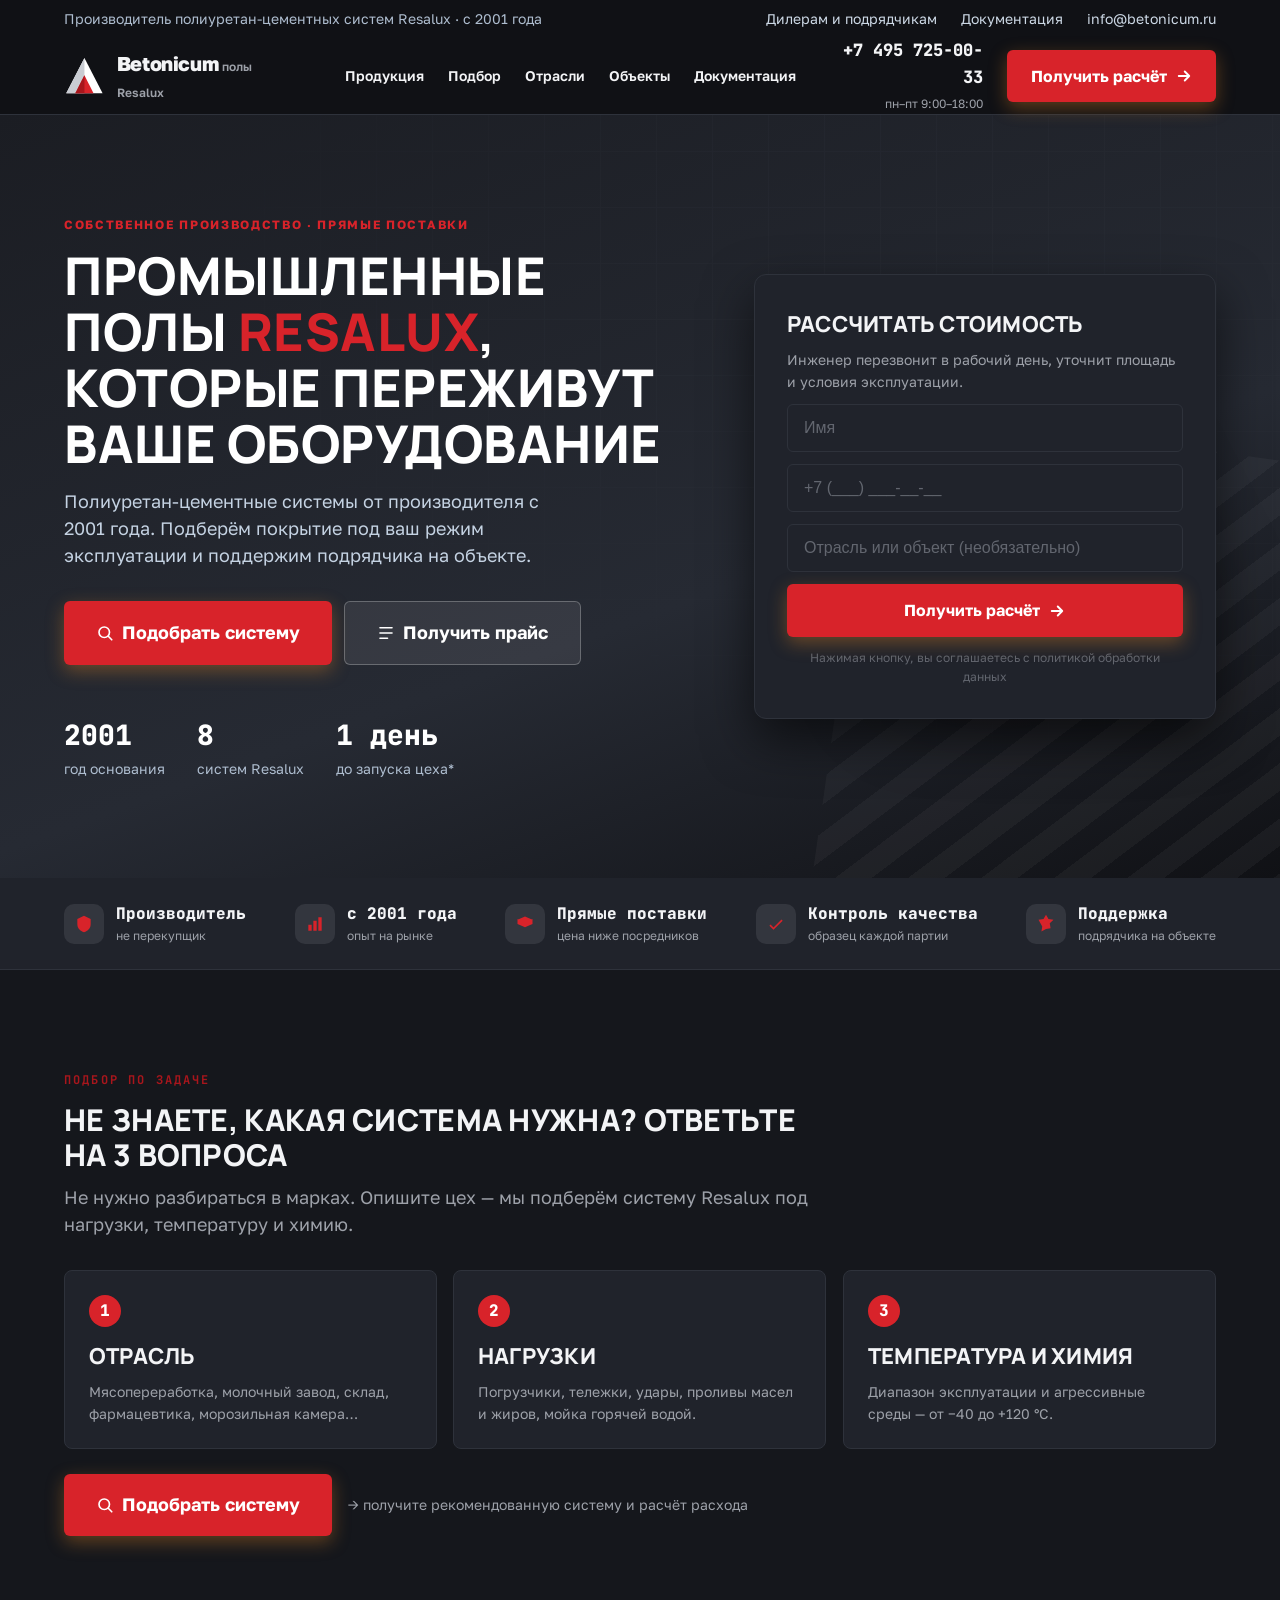
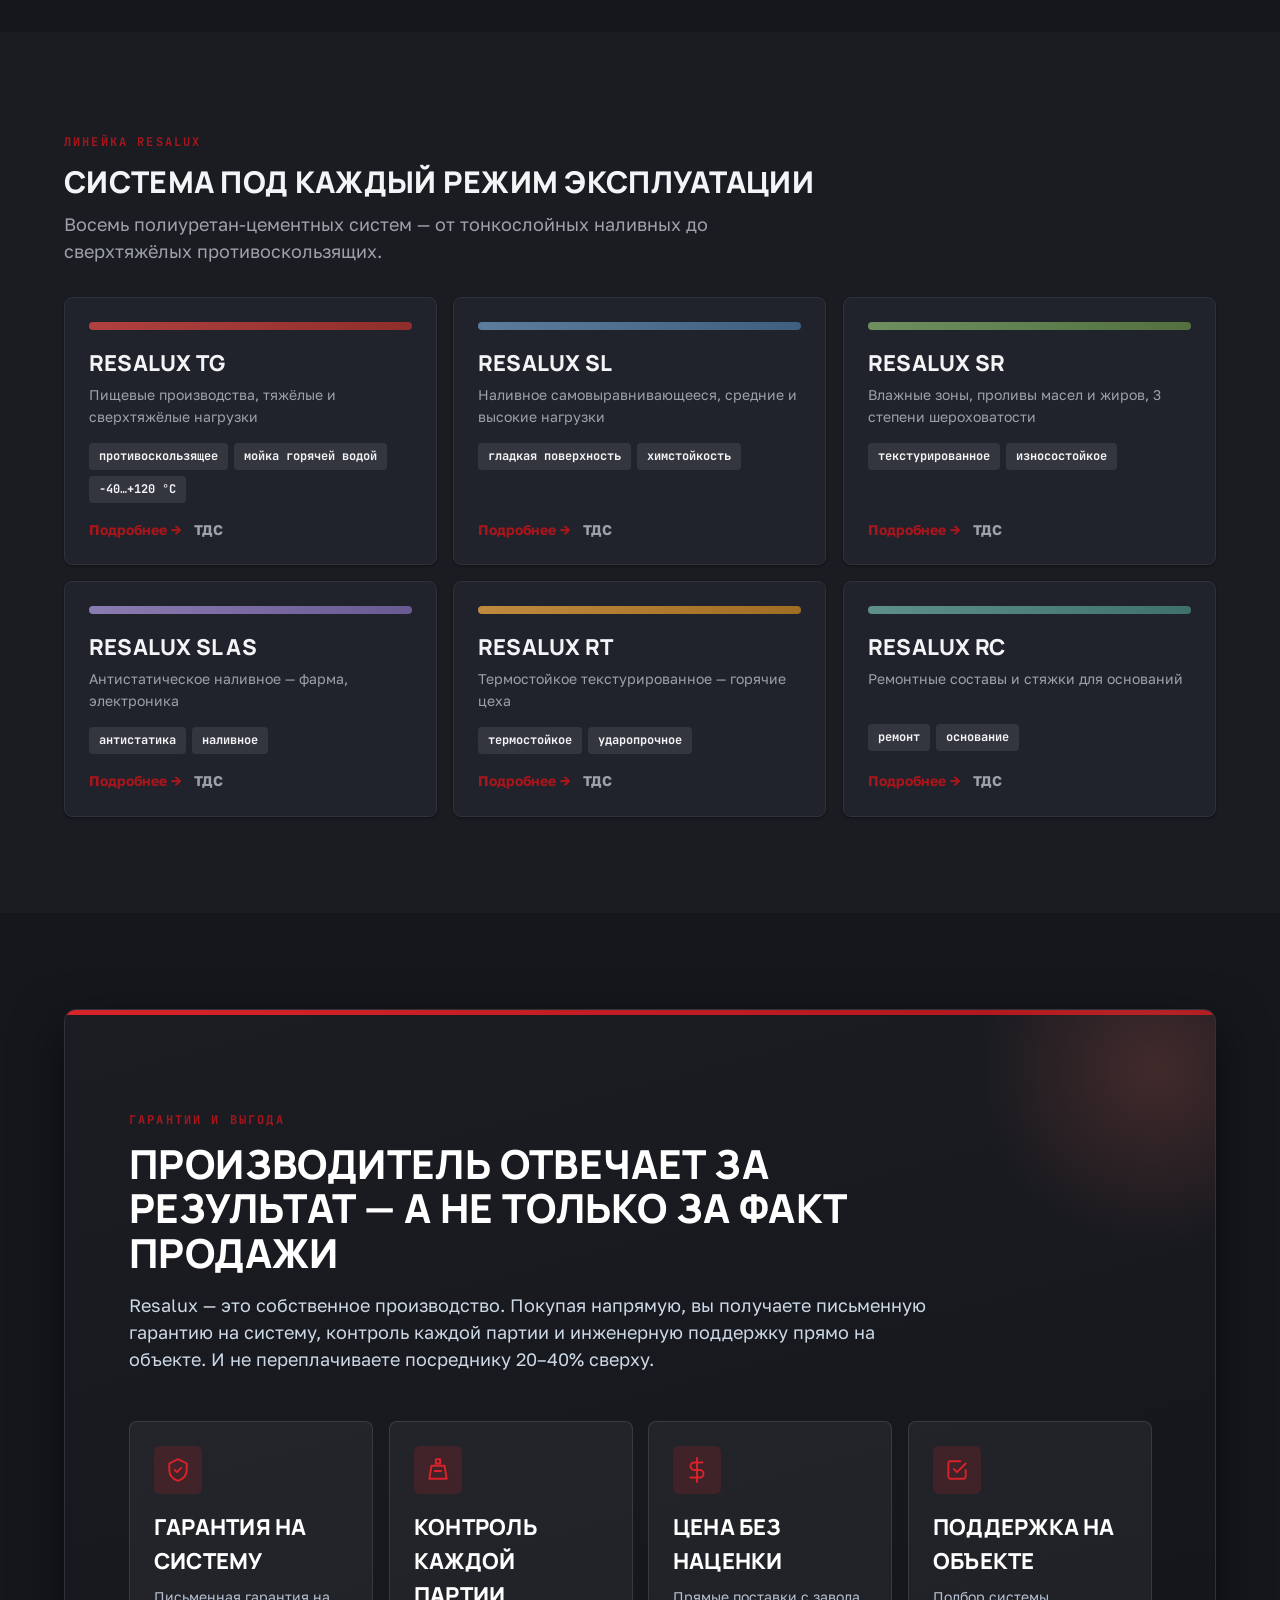
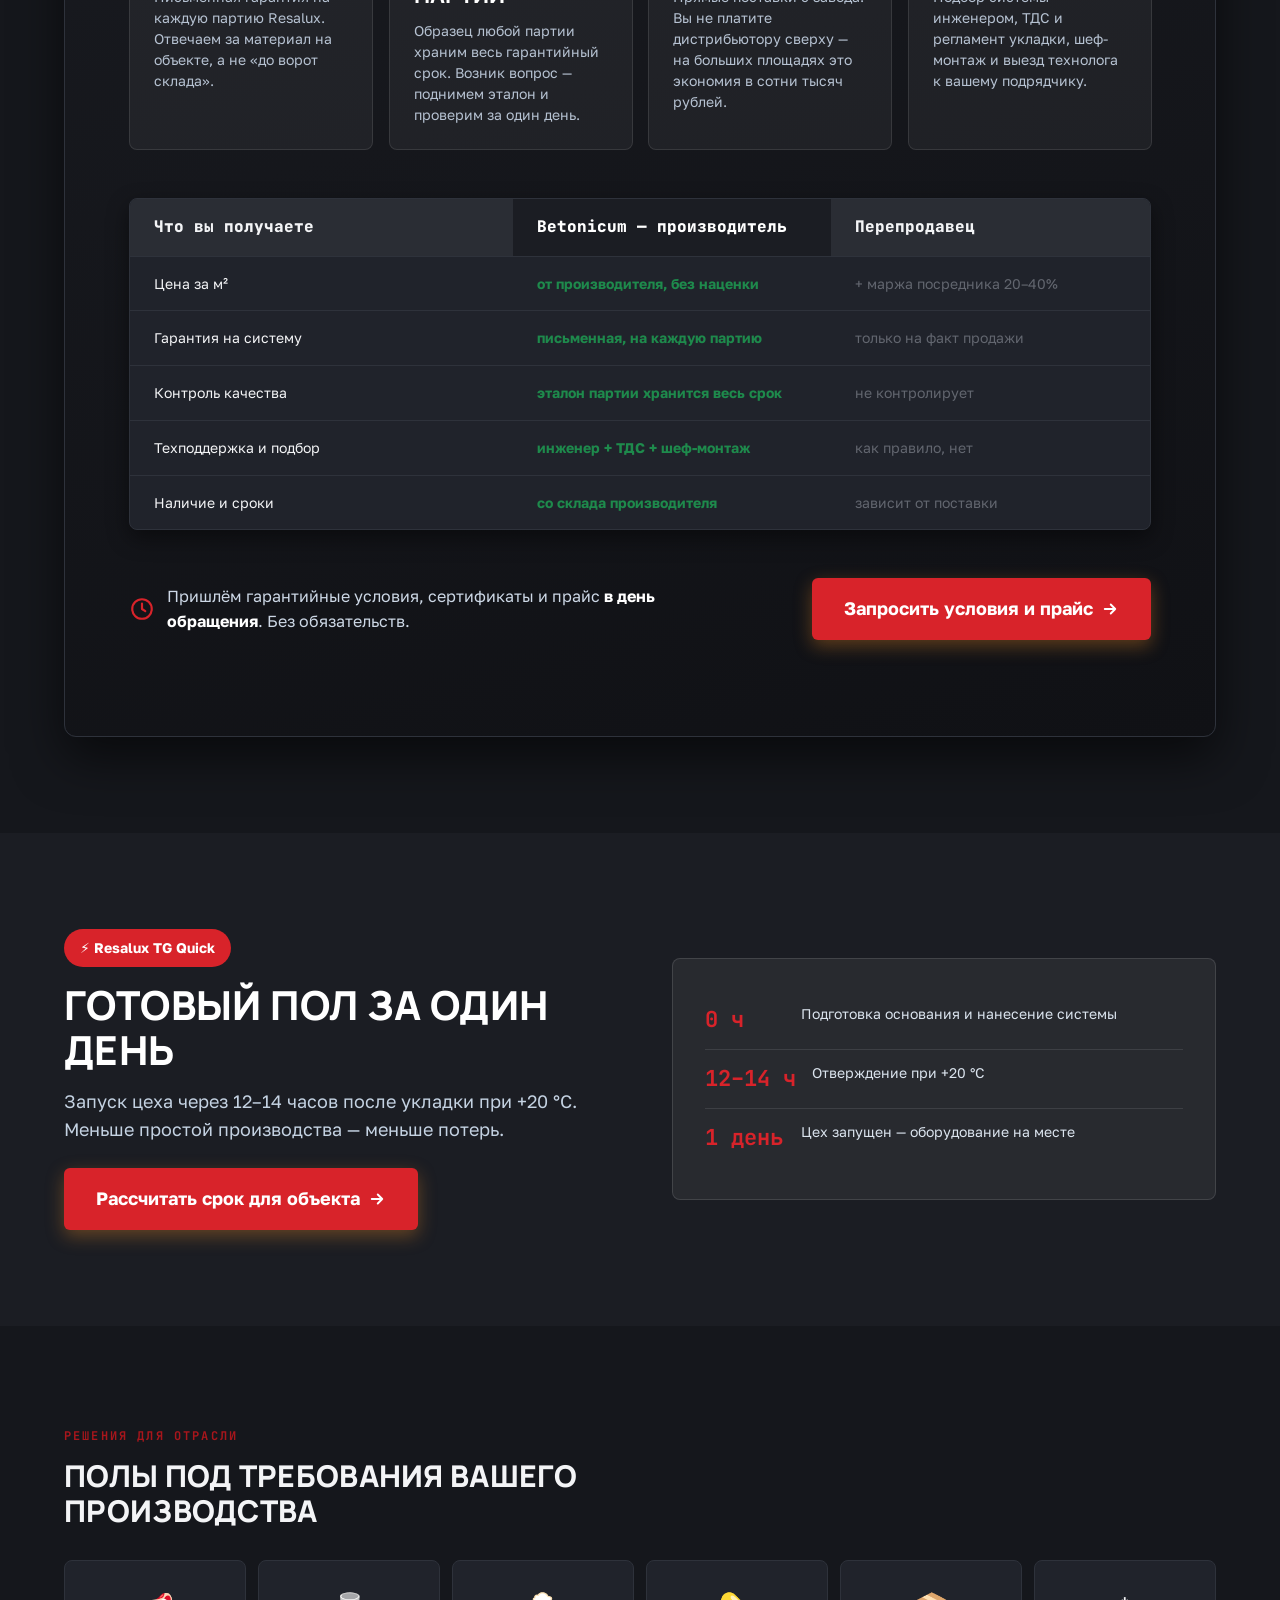
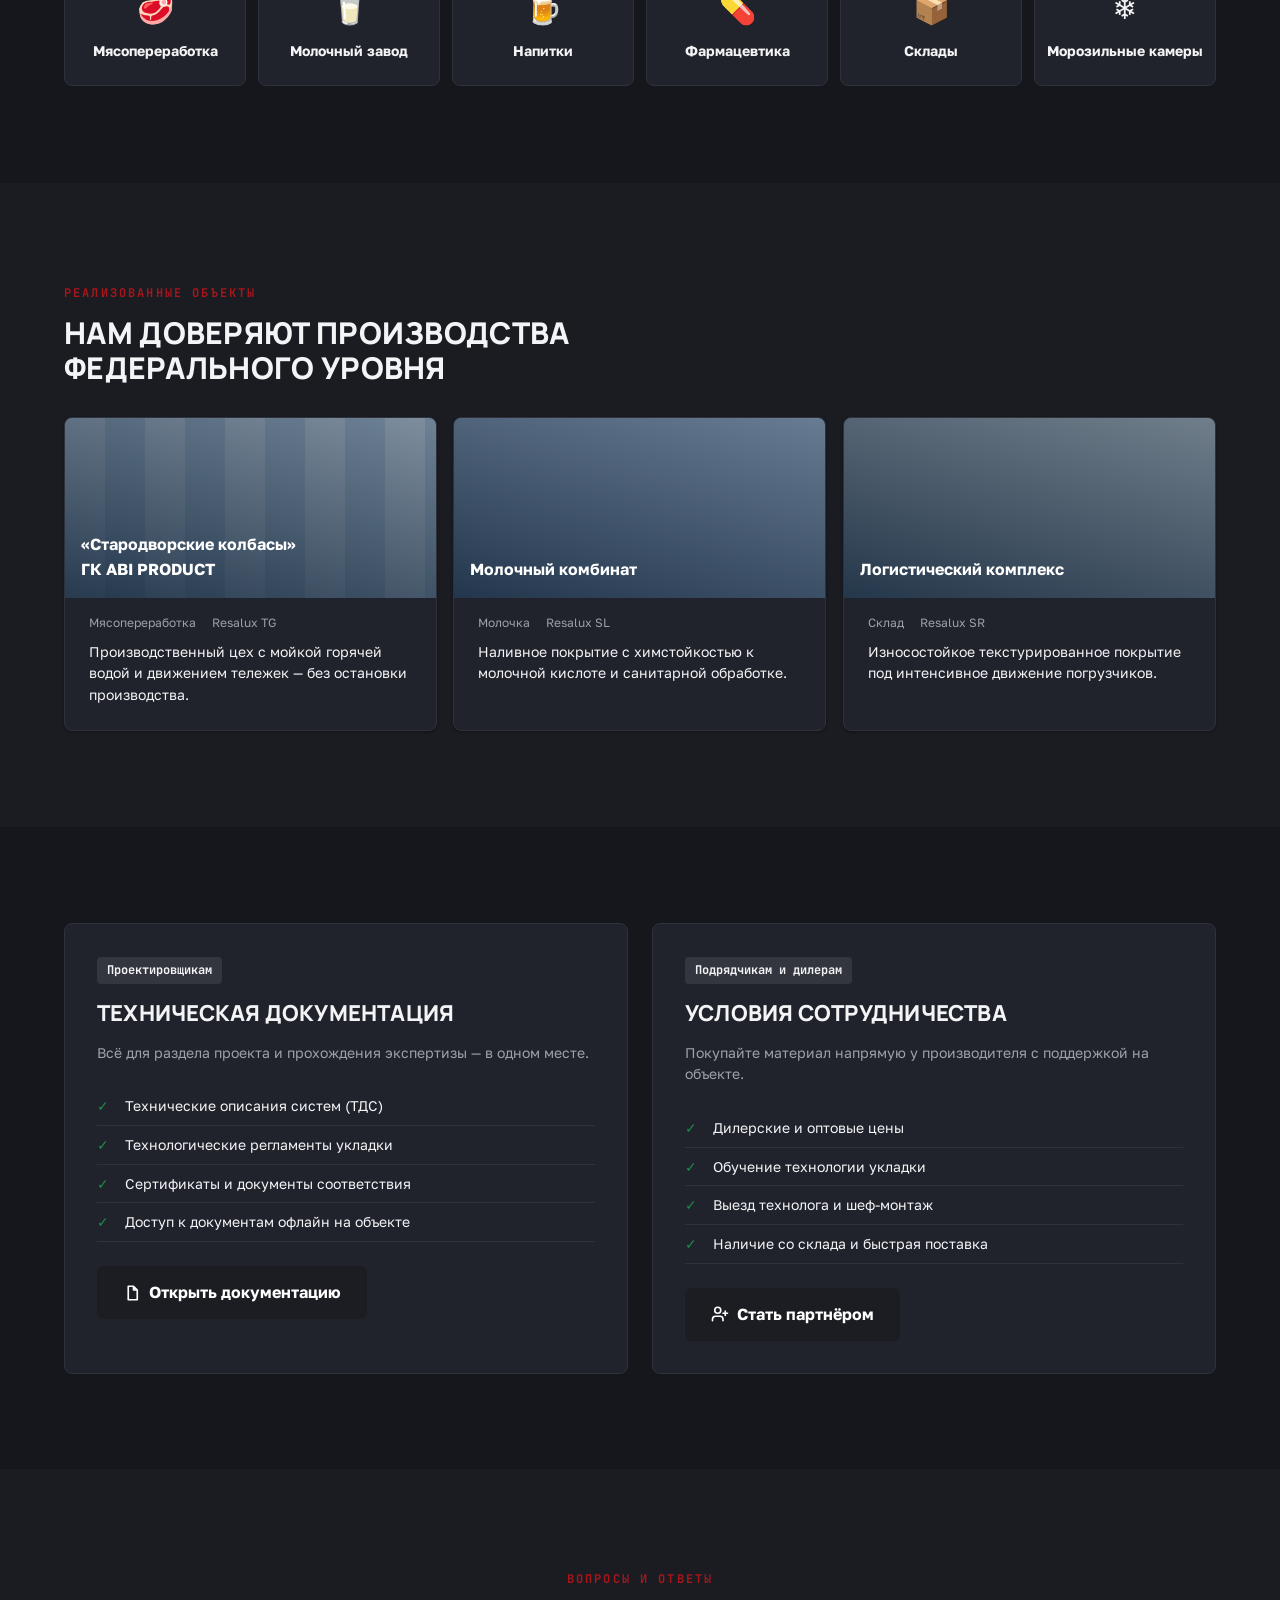
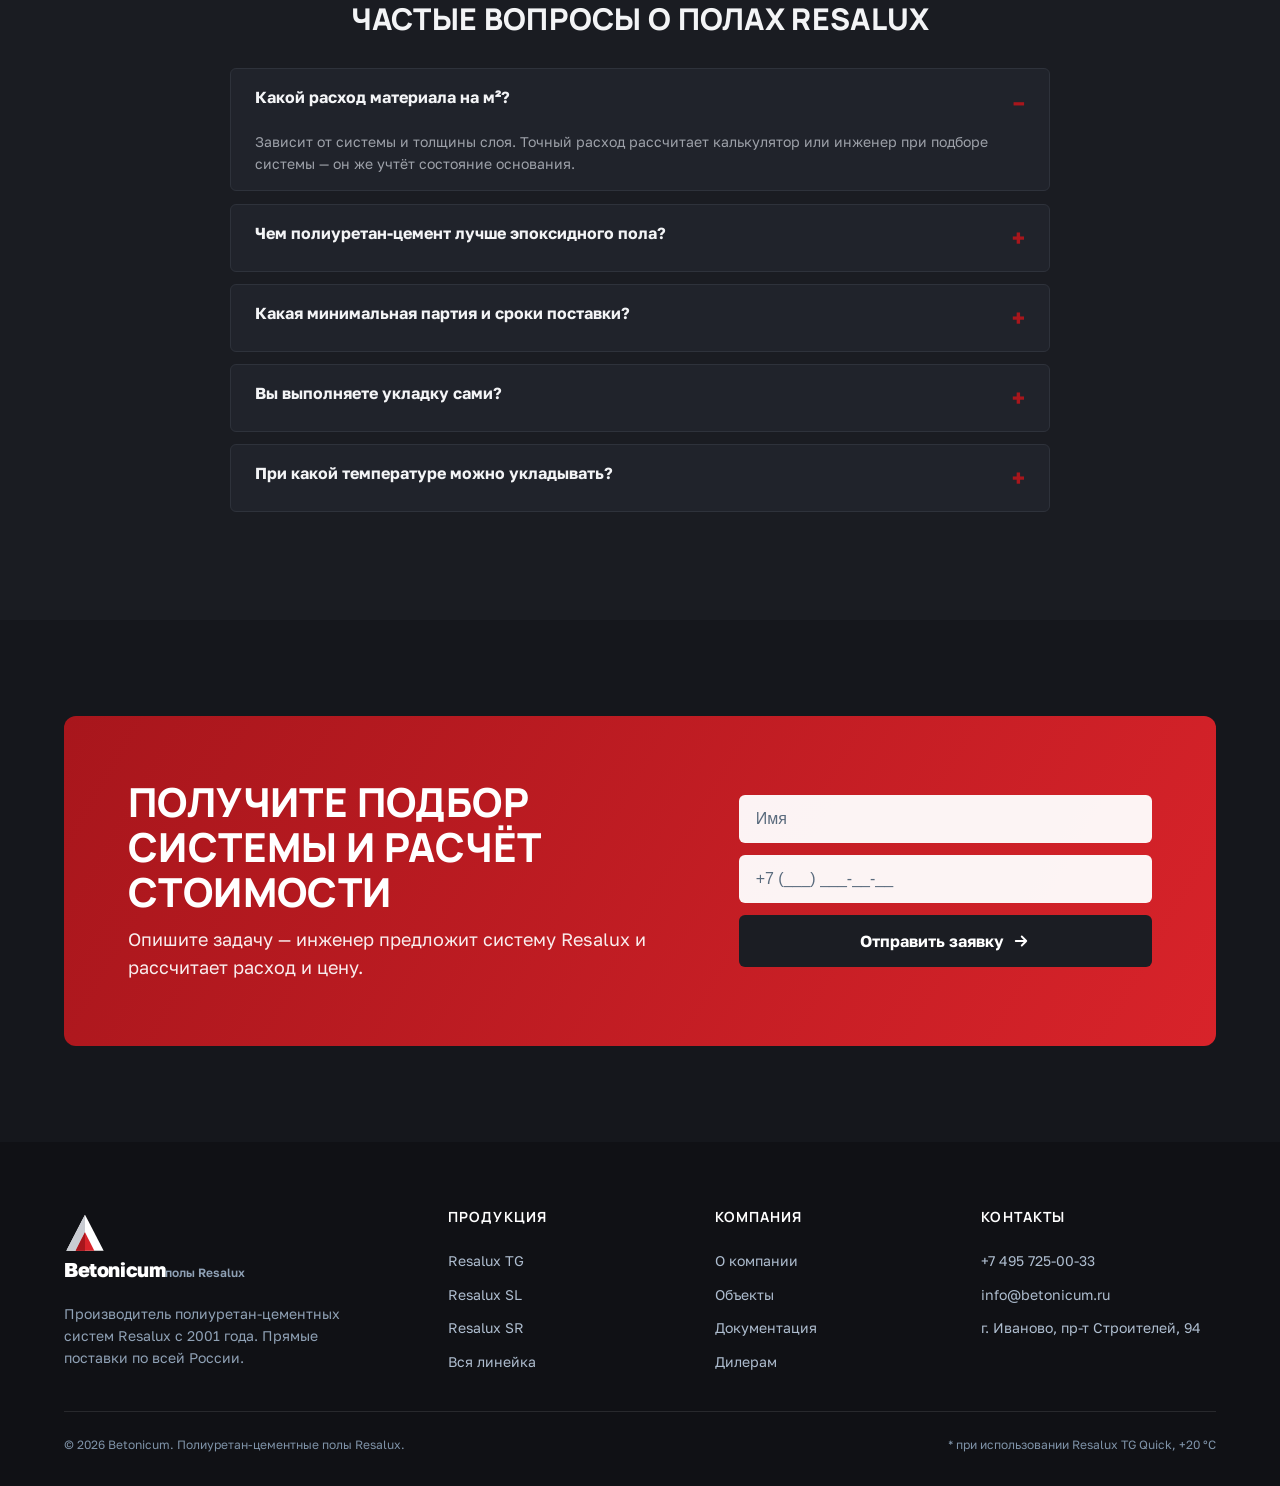
==== commit 3c680da5: "Redesign to official Betonicum brandbook (v4) + complex animation Based on the provided brandbook (H" ====
--- a/site/index.html
+++ b/site/index.html
@@ -8,7 +8,7 @@
 <meta name="description" content="Производим полиуретан-цементные системы Resalux с 2001 года. Прямые поставки, подбор системы под отрасль, готовый пол за один день. Техдокументация и поддержка подрядчика.">
 <link rel="preconnect" href="https://fonts.googleapis.com">
 <link rel="preconnect" href="https://fonts.gstatic.com" crossorigin>
-<link href="https://fonts.googleapis.com/css2?family=Inter:wght@400;500;600;700;800&display=swap" rel="stylesheet">
+<link href="https://fonts.googleapis.com/css2?family=Manrope:wght@500;600;700;800&family=Golos+Text:wght@400;500;600;700&family=JetBrains+Mono:wght@500;700&display=swap" rel="stylesheet">
 <link rel="stylesheet" href="styles.css">
 <script type="application/ld+json">
 {"@context":"https://schema.org","@type":"Organization","name":"Betonicum","url":"https://betonicum.ru/","foundingDate":"2001","brand":{"@type":"Brand","name":"Resalux"},"contactPoint":{"@type":"ContactPoint","telephone":"+7-495-725-00-33","contactType":"sales","areaServed":"RU"}}
@@ -32,11 +32,11 @@
 <header class="header">
   <div class="container">
     <a class="brand" href="/">
-      <svg class="brand__mark" viewBox="0 0 42 42" aria-hidden="true">
-        <rect width="42" height="42" rx="10" fill="#16314f"/>
-        <rect x="12" y="11" width="18" height="4" fill="#ecf0f4"/>
-        <rect x="9" y="19" width="24" height="6" fill="#f08c26"/>
-        <rect x="7" y="29" width="28" height="4" fill="#ecf0f4"/>
+      <svg class="brand__mark" viewBox="420 235 360 345" aria-hidden="true">
+        <path d="M600 250 L760 560 L440 560 Z" fill="#ffffff"/>
+        <path d="M600 250 L600 560 L440 560 Z" fill="#C9CCD2"/>
+        <path d="M600 400 L680 560 L520 560 Z" fill="#D8232A"/>
+        <path d="M600 400 L600 560 L520 560 Z" fill="#A8161C"/>
       </svg>
       <span>
         <span class="brand__name">Betonicum</span>
@@ -72,8 +72,8 @@
         <a class="btn btn--ghost-light btn--lg" href="#price"><svg class="btn__ic" viewBox="0 0 24 24" fill="none" stroke="currentColor" stroke-width="2.2" stroke-linecap="round" stroke-linejoin="round"><path d="M4 5h16M4 12h16M4 19h10"/></svg>Получить прайс</a>
       </div>
       <div class="hero__facts">
-        <div><b>2001</b><span>год основания</span></div>
-        <div><b>8</b><span>систем Resalux</span></div>
+        <div><b class="count" data-count="2001">2001</b><span>год основания</span></div>
+        <div><b class="count" data-count="8">8</b><span>систем Resalux</span></div>
         <div><b>1 день</b><span>до запуска цеха*</span></div>
       </div>
     </div>
@@ -424,7 +424,7 @@
     <div class="footer__top">
       <div class="footer__brand">
         <a class="brand" href="/">
-          <svg class="brand__mark" viewBox="0 0 42 42" aria-hidden="true"><rect width="42" height="42" rx="10" fill="#1e4068"/><rect x="12" y="11" width="18" height="4" fill="#ecf0f4"/><rect x="9" y="19" width="24" height="6" fill="#f08c26"/><rect x="7" y="29" width="28" height="4" fill="#ecf0f4"/></svg>
+          <svg class="brand__mark" viewBox="420 235 360 345" aria-hidden="true"><path d="M600 250 L760 560 L440 560 Z" fill="#ffffff"/><path d="M600 250 L600 560 L440 560 Z" fill="#C9CCD2"/><path d="M600 400 L680 560 L520 560 Z" fill="#D8232A"/><path d="M600 400 L600 560 L520 560 Z" fill="#A8161C"/></svg>
           <span><span class="brand__name" style="color:#fff">Betonicum</span><span class="brand__sub" style="color:#8fa1b5">полы Resalux</span></span>
         </a>
         <p>Производитель полиуретан-цементных систем Resalux с 2001 года. Прямые поставки по всей России.</p>
@@ -457,5 +457,6 @@
   </div>
 </footer>
 
+<script src="anim.js" defer></script>
 </body>
 </html>
--- a/site/styles.css
+++ b/site/styles.css
@@ -600,3 +600,163 @@
 @media (max-width: 560px) {
   .guarantee__cards { grid-template-columns: 1fr; }
 }
+
+/* ============================================================
+   DESIGN SYSTEM v4 — BRANDBOOK (Betonicum официальный)
+   Палитра: ink #15171C, red #D8232A, graphite/steel/concrete.
+   Шрифты: Manrope (заголовки) · Golos Text (текст) · JetBrains Mono (цифры).
+   Радиусы тугие (6px). Заголовки капслоком. + слой сложной анимации.
+   ============================================================ */
+:root {
+  /* — фон/поверхности (near-black industrial) — */
+  --c-canvas:   #15171C;   /* ink — основной фон */
+  --c-surface:  #20232B;   /* карточки */
+  --c-concrete: #1A1C22;   /* секции-разделители (тёмно-графит) */
+  --c-ink:      #F3F4F6;   /* основной текст (fog) */
+  --c-muted:    #9DA1A9;   /* вторичный (concrete) */
+  --c-faint:    #62666F;   /* подписи (steel) */
+  --c-line:     #2E323B;   /* границы */
+
+  /* — брендовые тёмные подложки — */
+  --c-primary-900: #101115; /* футер/топбар */
+  --c-primary-800: #1B1D23; /* ink-секции, тёмная кнопка */
+  --c-primary-700: #262A33; /* hover */
+  --c-primary-100: #33363E; /* graphite — приподнятые подложки */
+  --c-primary-050: #2A2D34;
+
+  /* — акцент: красный — */
+  --c-accent-500: #D8232A;  /* red — CTA/акцент */
+  --c-accent-600: #A8161C;  /* red-dark — hover */
+  --c-accent-700: #FF5A52;  /* светлый красный — акцентный текст на тёмном */
+  --c-accent-100: rgba(216,35,42,.16);
+
+  /* — семантика (brandbook) — */
+  --c-success: #1E8A4C; --c-success-100: #16271d;
+  --c-info: #2A7DE1;    --c-info-100: #16263a;
+  --c-warning: #F5C518; --c-warning-100: #2e2710; --c-accent-700b: #FF5A52;
+  --c-danger: #D8232A;  --c-danger-100: #2c1416;
+
+  /* — шрифты brandbook — */
+  --font-sans: "Golos Text", system-ui, -apple-system, "Segoe UI", Roboto, sans-serif;
+  --font-display: "Manrope", var(--font-sans);
+  --font-mono: "JetBrains Mono", ui-monospace, "SF Mono", Menlo, monospace;
+
+  /* — радиусы (тугие, технические) — */
+  --r-sm: 4px; --r-md: 6px; --r-lg: 8px; --r-xl: 12px; --r-pill: 999px;
+
+  /* — тени глубже на near-black — */
+  --sh-sm: 0 1px 3px rgba(0,0,0,.40);
+  --sh-md: 0 8px 22px rgba(0,0,0,.46);
+  --sh-lg: 0 20px 50px rgba(0,0,0,.58);
+
+  --focus-ring: 0 0 0 3px rgba(216,35,42,.5);
+}
+
+/* типографика brandbook */
+body { font-family: var(--font-sans); }
+h1, h2, h3, h4, .title { font-family: var(--font-display); text-transform: uppercase; letter-spacing: .01em; color: var(--c-ink); }
+/* JetBrains Mono на «технических» элементах — фирменная фишка брендбука */
+.overline, .hero__facts b, .trust__item b, .header__phone b, .badge, .tag,
+.spec, .compare__head, .oneday__t b, .guarantee .compare__head,
+.wizard__num, .sys__swatch + h3 ~ .sys__tags .tag { font-family: var(--font-mono); }
+.overline { letter-spacing: .18em; }
+
+/* акцентные подложки/иконки → красные */
+.trust__item .ic { color: var(--c-accent-500); background: var(--c-primary-100); }
+.tag, .badge--neutral { color: var(--c-ink); background: var(--c-primary-100); }
+
+/* логотип-марка — без плашки/радиуса (треугольник на тёмном) */
+.brand__mark { border-radius: 0; }
+
+/* ============================================================
+   v4 — СЛОЖНАЯ АНИМАЦИЯ
+   ============================================================ */
+/* индикатор прогресса скролла */
+.scrollbar-progress {
+  position: fixed; top: 0; left: 0; height: 3px; width: 0;
+  background: linear-gradient(90deg, var(--c-accent-600), var(--c-accent-500), var(--c-accent-700));
+  z-index: var(--z-toast); transition: width .08s linear;
+  box-shadow: 0 0 12px rgba(216,35,42,.6);
+}
+
+/* шапка сжимается при скролле */
+.header { transition: height var(--dur-base) var(--ease-out), background var(--dur-base), box-shadow var(--dur-base); }
+.header.is-scrolled { box-shadow: 0 6px 24px rgba(0,0,0,.5); }
+.header.is-scrolled .container { height: 60px; }
+
+/* scroll-reveal: появление с подъёмом и stagger */
+html.js-anim [data-reveal] { opacity: 0; transform: translateY(28px); will-change: opacity, transform; }
+html.js-anim [data-reveal].is-in {
+  opacity: 1; transform: none;
+  transition: opacity .7s var(--ease-out), transform .7s var(--ease-out);
+  transition-delay: calc(var(--i, 0) * 80ms);
+}
+html.js-anim [data-reveal="scale"] { transform: translateY(28px) scale(.96); }
+html.js-anim [data-reveal="left"]  { transform: translateX(-36px); }
+html.js-anim [data-reveal="right"] { transform: translateX(36px); }
+
+/* hero: пословное появление заголовка */
+html.js-anim .hero h1 .word { display: inline-block; opacity: 0; transform: translateY(40px) rotate(3deg); }
+html.js-anim .hero.is-in h1 .word {
+  opacity: 1; transform: none;
+  transition: opacity .6s var(--ease-out), transform .6s var(--ease-out);
+  transition-delay: calc(var(--w, 0) * 70ms + 120ms);
+}
+
+/* hero: параллакс-слой с фирменным треугольником/сеткой */
+.hero__bg { position: absolute; inset: 0; overflow: hidden; pointer-events: none; z-index: 0; }
+.hero__grid {
+  position: absolute; inset: -10%;
+  background-image:
+    linear-gradient(var(--c-line) 1px, transparent 1px),
+    linear-gradient(90deg, var(--c-line) 1px, transparent 1px);
+  background-size: 56px 56px; opacity: .25;
+  mask-image: radial-gradient(ellipse 70% 70% at 70% 30%, #000 30%, transparent 75%);
+  -webkit-mask-image: radial-gradient(ellipse 70% 70% at 70% 30%, #000 30%, transparent 75%);
+  animation: gridDrift 18s linear infinite;
+}
+@keyframes gridDrift { to { background-position: 56px 56px; } }
+.hero__peak {
+  position: absolute; right: 4%; top: 50%; width: 360px; height: 360px;
+  transform: translateY(-50%); opacity: .9; filter: drop-shadow(0 30px 60px rgba(0,0,0,.5));
+  will-change: transform;
+}
+.hero__glow {
+  position: absolute; right: 6%; top: 28%; width: 420px; height: 420px;
+  background: radial-gradient(circle, rgba(216,35,42,.22), transparent 65%);
+  animation: glowPulse 6s ease-in-out infinite; will-change: transform, opacity;
+}
+@keyframes glowPulse { 0%,100% { transform: scale(1); opacity: .7; } 50% { transform: scale(1.15); opacity: 1; } }
+
+/* «магнитная» кнопка — плавный возврат (transform задаётся из JS) */
+.btn.is-magnetic { transition: transform .25s var(--ease-out), background var(--dur-base), box-shadow var(--dur-base); }
+
+/* 3D-tilt карточек (rotate задаётся из JS) */
+.tilt { transform-style: preserve-3d; transition: transform .2s var(--ease-out); will-change: transform; }
+.tilt__inner { transform: translateZ(24px); }
+
+/* счётчик-цифра */
+.count { font-family: var(--font-mono); font-variant-numeric: tabular-nums; }
+
+/* hazard-лента (фирменная «опасная» полоса) под акцент */
+.hazard-strip {
+  height: 8px; width: 100%;
+  background: repeating-linear-gradient(45deg, var(--c-accent-500) 0 18px, #1b1d23 18px 36px);
+  opacity: .9;
+}
+
+/* «пробег»光 по hazard и accent-bar уже есть; добавим появление таблицы построчно */
+html.js-anim .guarantee.is-in .compare__row { animation: rowIn .5s var(--ease-out) both; }
+html.js-anim .guarantee.is-in .compare__row:nth-child(2){animation-delay:.05s}
+html.js-anim .guarantee.is-in .compare__row:nth-child(3){animation-delay:.10s}
+html.js-anim .guarantee.is-in .compare__row:nth-child(4){animation-delay:.15s}
+html.js-anim .guarantee.is-in .compare__row:nth-child(5){animation-delay:.20s}
+html.js-anim .guarantee.is-in .compare__row:nth-child(6){animation-delay:.25s}
+@keyframes rowIn { from { opacity: 0; transform: translateX(-12px); } to { opacity: 1; transform: none; } }
+
+/* доступность: выключаем сложную анимацию */
+@media (prefers-reduced-motion: reduce) {
+  html.js-anim [data-reveal], html.js-anim .hero h1 .word { opacity: 1 !important; transform: none !important; }
+  .hero__grid, .hero__glow, .scrollbar-progress { animation: none !important; }
+  .tilt, .btn.is-magnetic { transform: none !important; }
+}
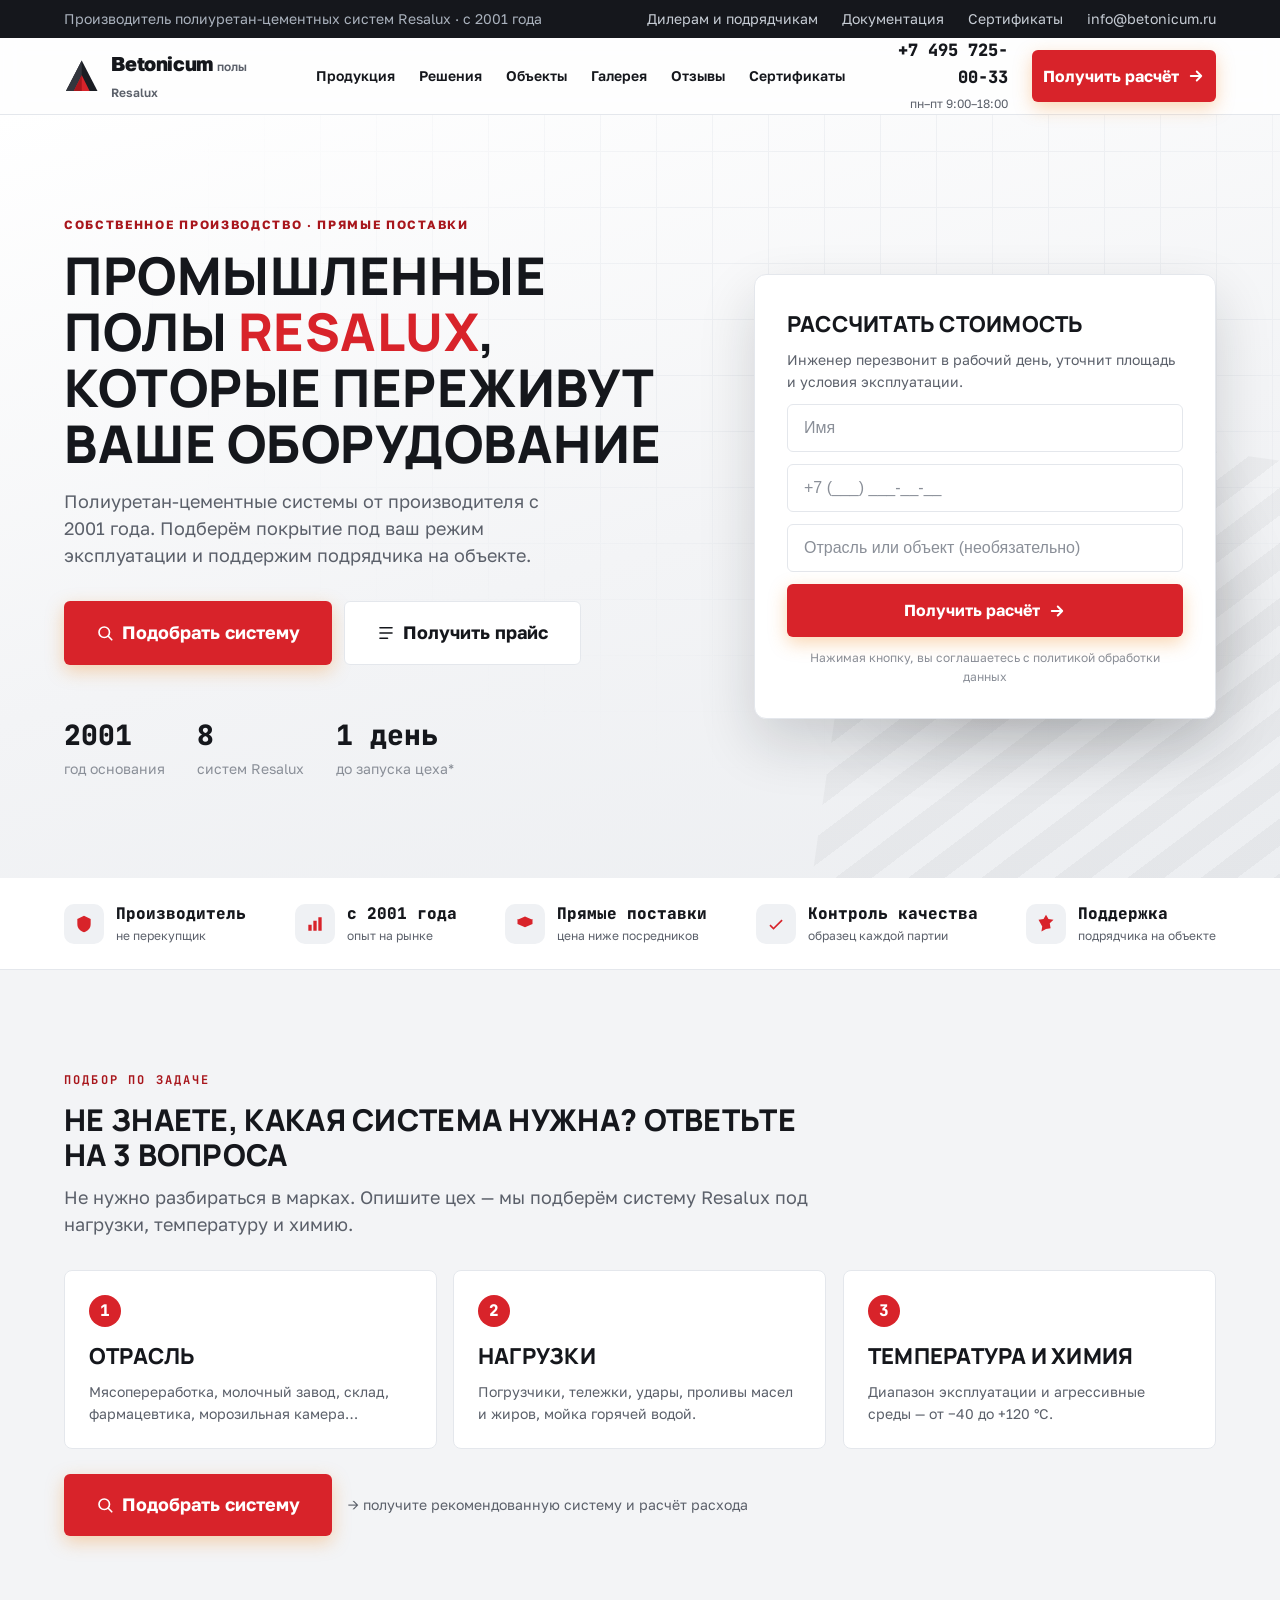
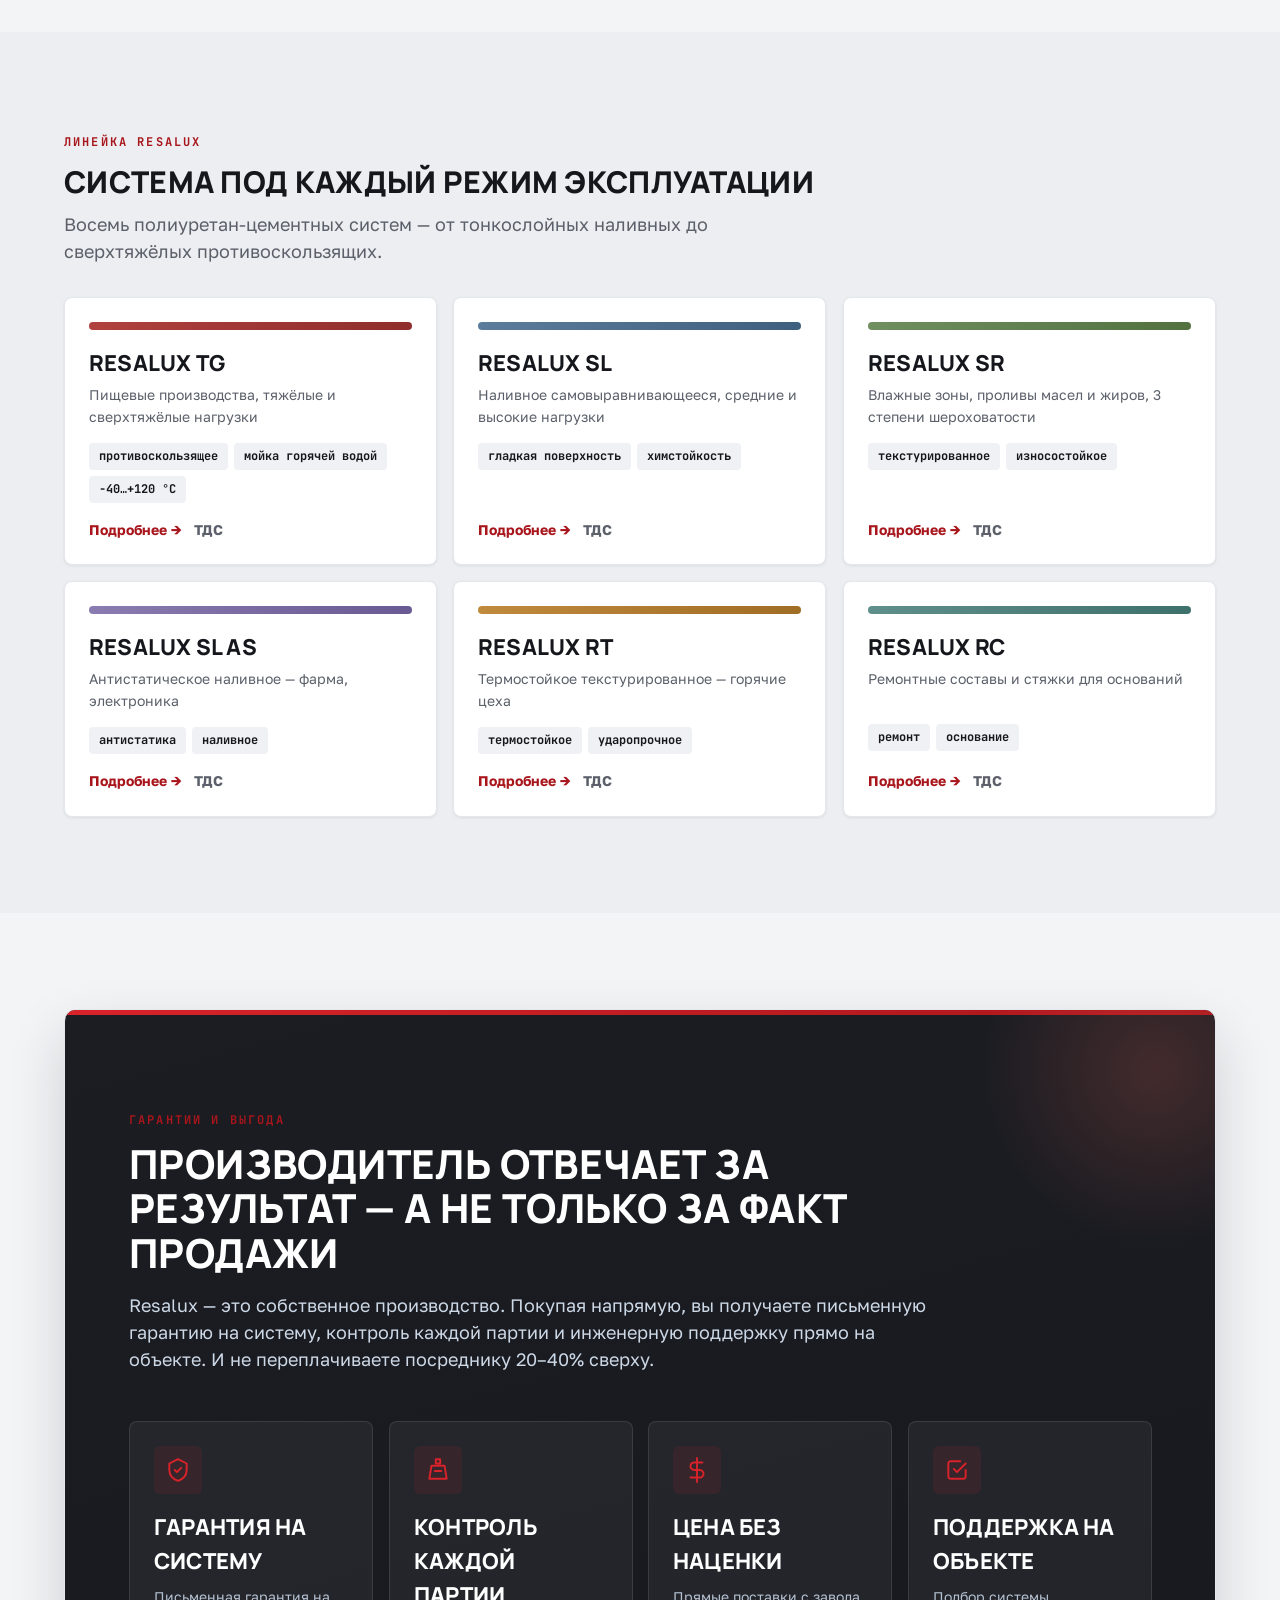
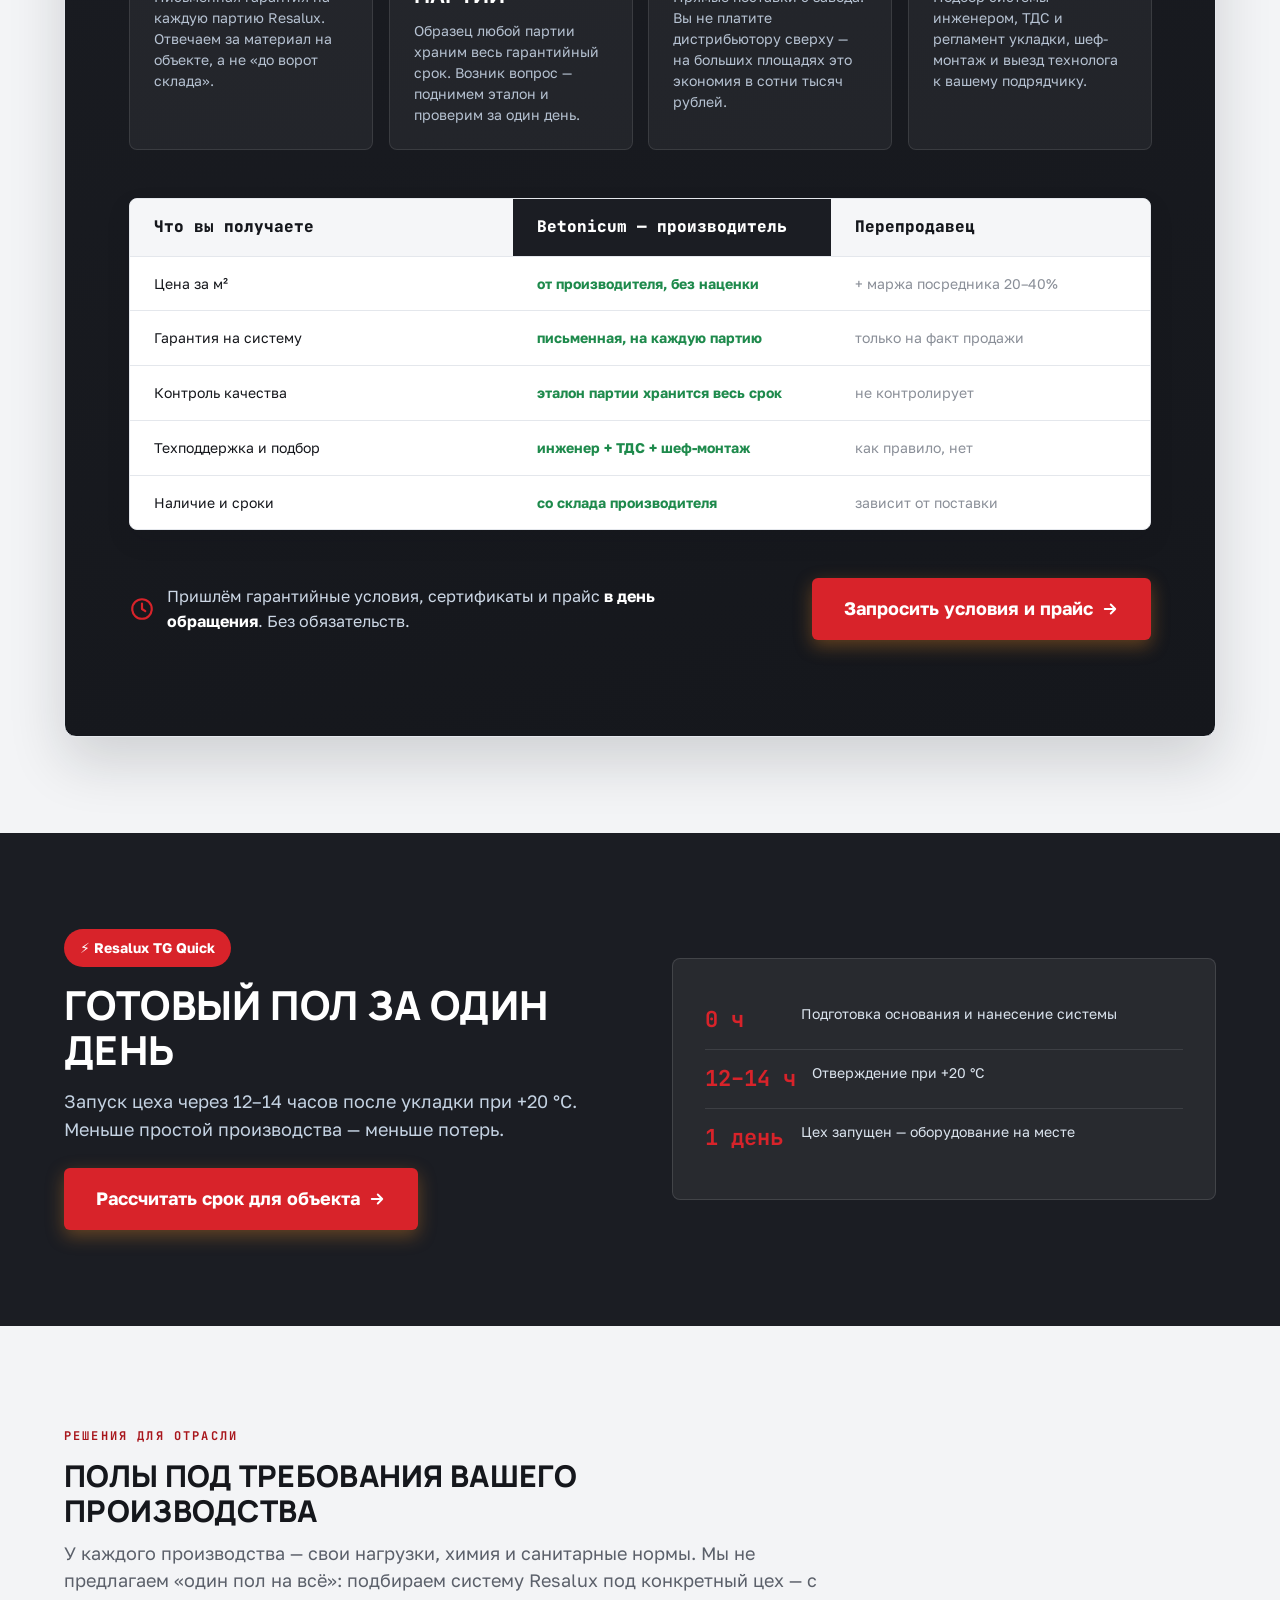
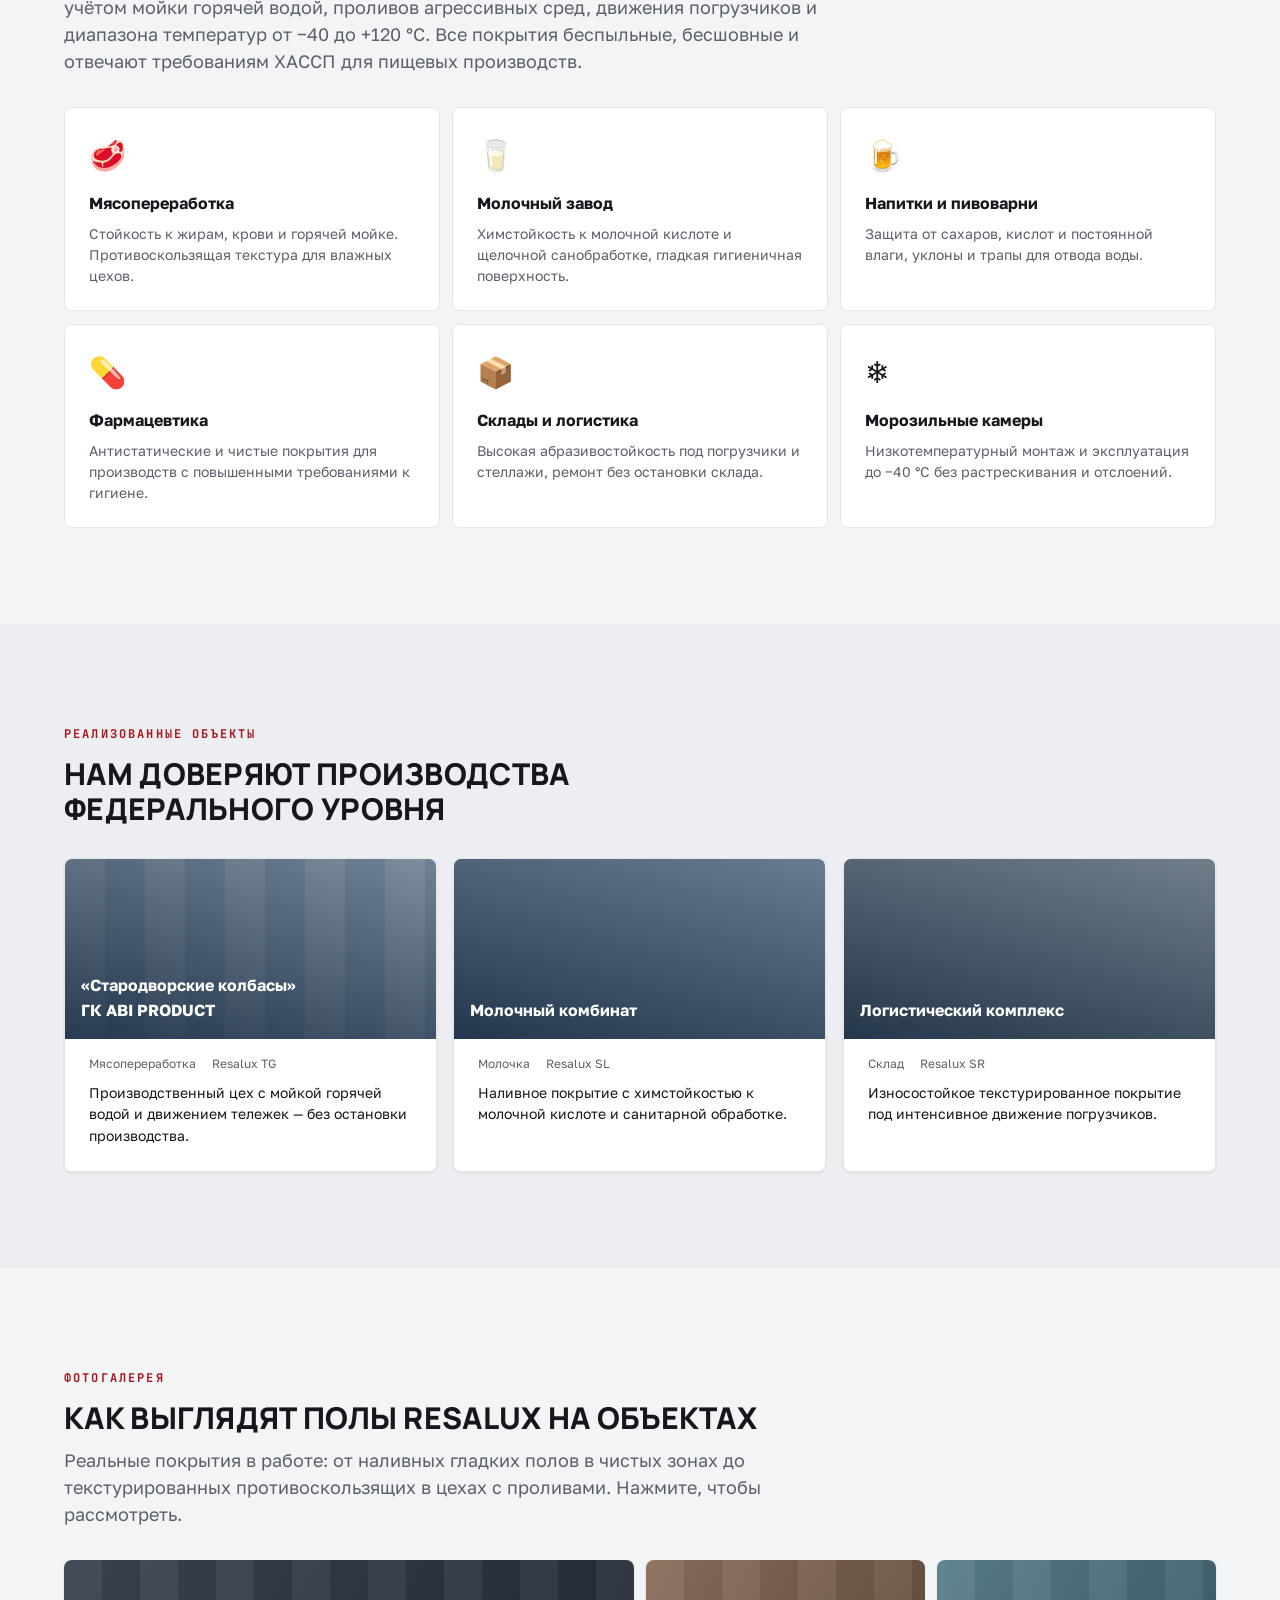
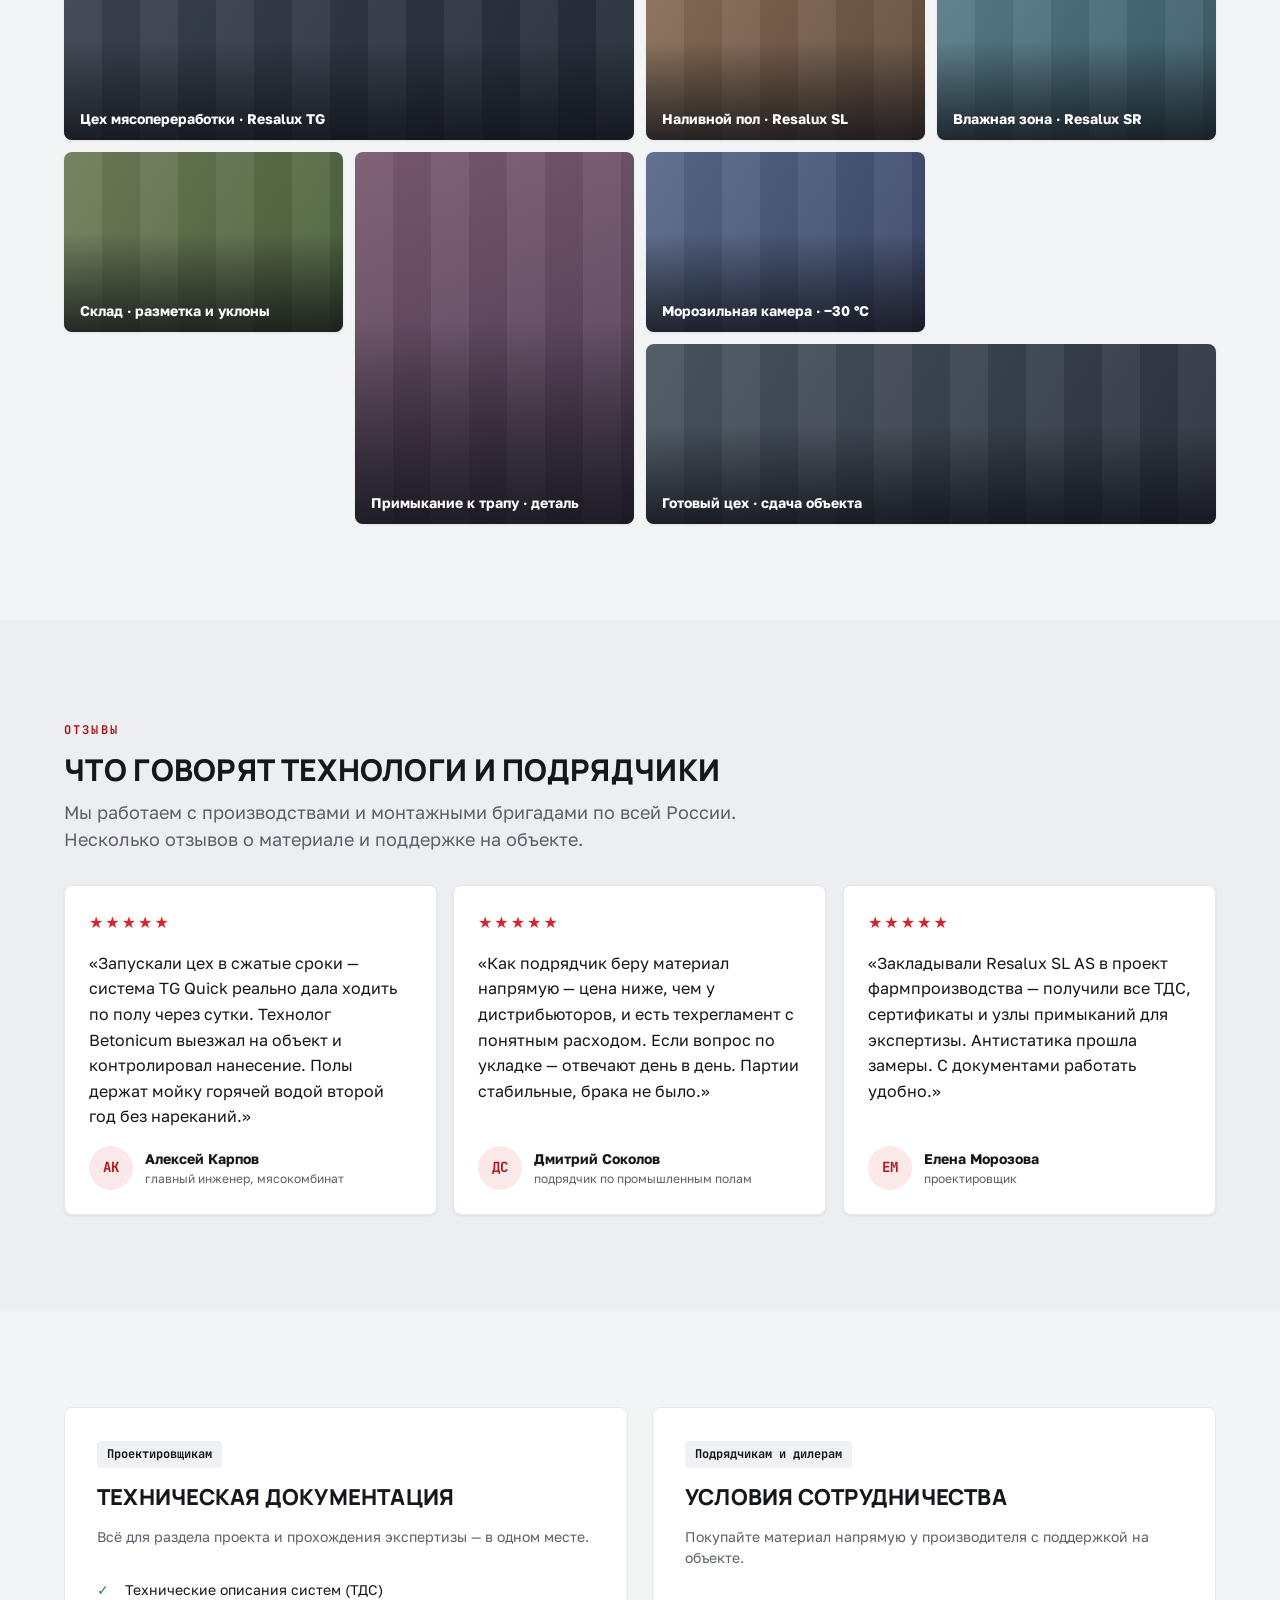
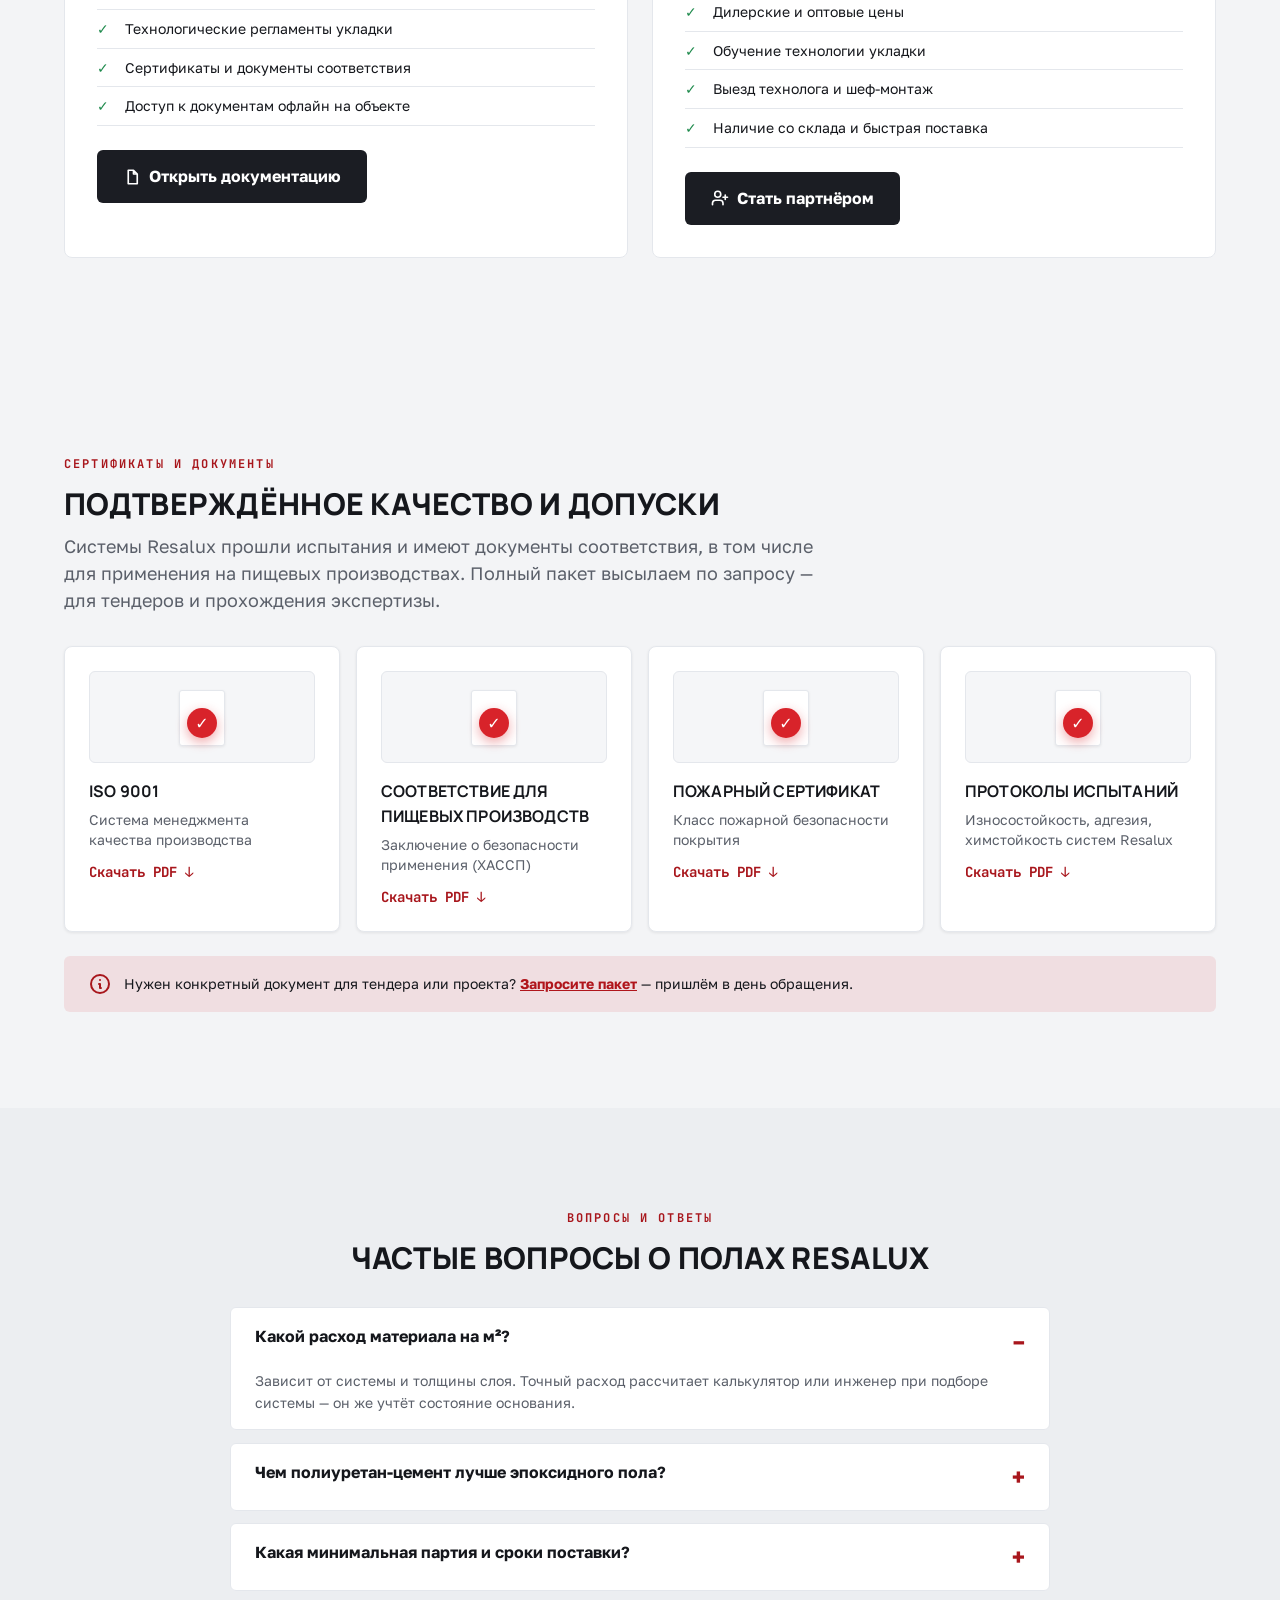
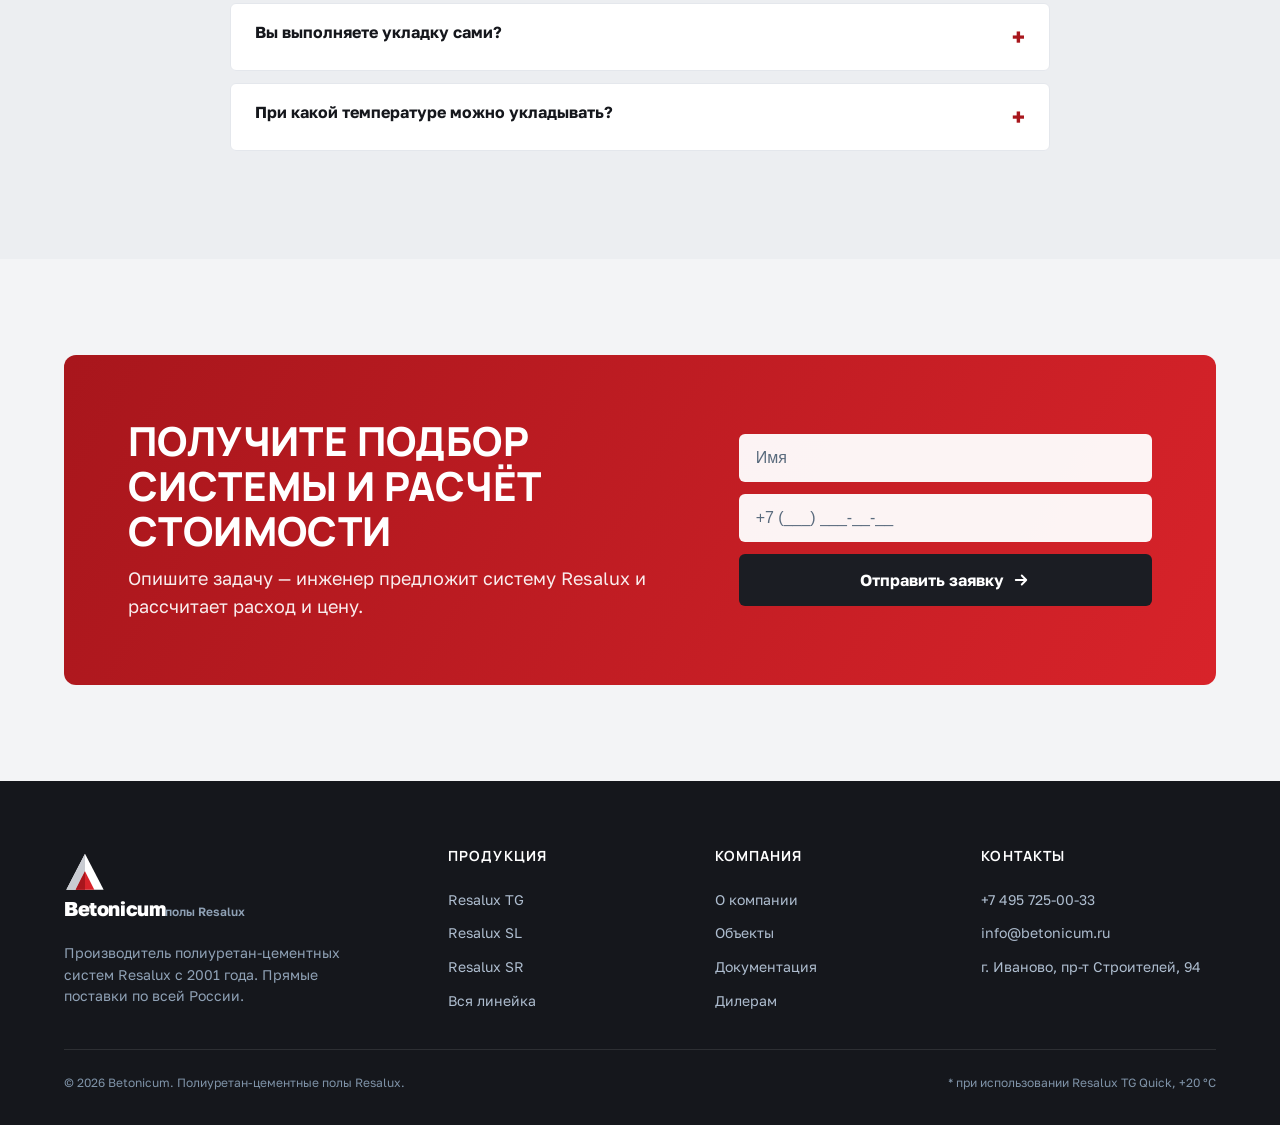
==== commit de424187: "Light theme (v5): copy for industries, tidy sticky menu, add reviews, certificates, gallery - v5 lig" ====
--- a/site/index.html
+++ b/site/index.html
@@ -23,6 +23,7 @@
     <div class="topbar__links">
       <a href="#dealers">Дилерам и подрядчикам</a>
       <a href="#docs">Документация</a>
+      <a href="#certs">Сертификаты</a>
       <a href="mailto:info@betonicum.ru">info@betonicum.ru</a>
     </div>
   </div>
@@ -33,8 +34,8 @@
   <div class="container">
     <a class="brand" href="/">
       <svg class="brand__mark" viewBox="420 235 360 345" aria-hidden="true">
-        <path d="M600 250 L760 560 L440 560 Z" fill="#ffffff"/>
-        <path d="M600 250 L600 560 L440 560 Z" fill="#C9CCD2"/>
+        <path d="M600 250 L760 560 L440 560 Z" fill="#1B1D23"/>
+        <path d="M600 250 L600 560 L440 560 Z" fill="#33363E"/>
         <path d="M600 400 L680 560 L520 560 Z" fill="#D8232A"/>
         <path d="M600 400 L600 560 L520 560 Z" fill="#A8161C"/>
       </svg>
@@ -45,10 +46,11 @@
     </a>
     <nav class="nav">
       <a href="#systems">Продукция</a>
-      <a href="#wizard">Подбор</a>
-      <a href="#industries">Отрасли</a>
+      <a href="#industries">Решения</a>
       <a href="#cases">Объекты</a>
-      <a href="#docs">Документация</a>
+      <a href="#gallery">Галерея</a>
+      <a href="#reviews">Отзывы</a>
+      <a href="#certs">Сертификаты</a>
     </nav>
     <div class="header__actions">
       <a class="header__phone" href="tel:+74957250033">
@@ -307,14 +309,39 @@
     <div class="sec-head">
       <span class="overline">Решения для отрасли</span>
       <h2 class="title">Полы под требования вашего производства</h2>
+      <p>У каждого производства — свои нагрузки, химия и санитарные нормы. Мы не предлагаем «один пол на всё»: подбираем систему Resalux под конкретный цех — с учётом мойки горячей водой, проливов агрессивных сред, движения погрузчиков и диапазона температур от −40 до +120 °C. Все покрытия беспыльные, бесшовные и отвечают требованиям ХАССП для пищевых производств.</p>
     </div>
     <div class="ind-grid">
-      <a class="ind" href="/resheniya/myasopererabotka/"><div class="emoji">🥩</div><b>Мясопереработка</b></a>
-      <a class="ind" href="/resheniya/molochnyy-zavod/"><div class="emoji">🥛</div><b>Молочный завод</b></a>
-      <a class="ind" href="/resheniya/pivovarnya/"><div class="emoji">🍺</div><b>Напитки</b></a>
-      <a class="ind" href="/resheniya/farma/"><div class="emoji">💊</div><b>Фармацевтика</b></a>
-      <a class="ind" href="/resheniya/sklad/"><div class="emoji">📦</div><b>Склады</b></a>
-      <a class="ind" href="/resheniya/morozilnye-kamery/"><div class="emoji">❄️</div><b>Морозильные камеры</b></a>
+      <a class="ind" href="/resheniya/myasopererabotka/">
+        <div class="emoji">🥩</div>
+        <b>Мясопереработка</b>
+        <span>Стойкость к жирам, крови и горячей мойке. Противоскользящая текстура для влажных цехов.</span>
+      </a>
+      <a class="ind" href="/resheniya/molochnyy-zavod/">
+        <div class="emoji">🥛</div>
+        <b>Молочный завод</b>
+        <span>Химстойкость к молочной кислоте и щелочной санобработке, гладкая гигиеничная поверхность.</span>
+      </a>
+      <a class="ind" href="/resheniya/pivovarnya/">
+        <div class="emoji">🍺</div>
+        <b>Напитки и пивоварни</b>
+        <span>Защита от сахаров, кислот и постоянной влаги, уклоны и трапы для отвода воды.</span>
+      </a>
+      <a class="ind" href="/resheniya/farma/">
+        <div class="emoji">💊</div>
+        <b>Фармацевтика</b>
+        <span>Антистатические и чистые покрытия для производств с повышенными требованиями к гигиене.</span>
+      </a>
+      <a class="ind" href="/resheniya/sklad/">
+        <div class="emoji">📦</div>
+        <b>Склады и логистика</b>
+        <span>Высокая абразивостойкость под погрузчики и стеллажи, ремонт без остановки склада.</span>
+      </a>
+      <a class="ind" href="/resheniya/morozilnye-kamery/">
+        <div class="emoji">❄️</div>
+        <b>Морозильные камеры</b>
+        <span>Низкотемпературный монтаж и эксплуатация до −40 °C без растрескивания и отслоений.</span>
+      </a>
     </div>
   </div>
 </section>
@@ -348,6 +375,77 @@
           <p>Износостойкое текстурированное покрытие под интенсивное движение погрузчиков.</p>
         </div>
       </article>
+    </div>
+  </div>
+</section>
+
+<!-- ===== ФОТОГАЛЕРЕЯ ===== -->
+<section class="section" id="gallery">
+  <div class="container">
+    <div class="sec-head">
+      <span class="overline">Фотогалерея</span>
+      <h2 class="title">Как выглядят полы Resalux на объектах</h2>
+      <p>Реальные покрытия в работе: от наливных гладких полов в чистых зонах до текстурированных противоскользящих в цехах с проливами. Нажмите, чтобы рассмотреть.</p>
+    </div>
+    <div class="gallery">
+      <a class="gallery__item gallery__item--wide" style="--g:linear-gradient(120deg,#3a4350,#222a35)">
+        <span class="gallery__cap">Цех мясопереработки · Resalux TG</span>
+      </a>
+      <a class="gallery__item" style="--g:linear-gradient(120deg,#8a6f5a,#5f4a3a)">
+        <span class="gallery__cap">Наливной пол · Resalux SL</span>
+      </a>
+      <a class="gallery__item" style="--g:linear-gradient(120deg,#5a7d8a,#3a5a66)">
+        <span class="gallery__cap">Влажная зона · Resalux SR</span>
+      </a>
+      <a class="gallery__item" style="--g:linear-gradient(120deg,#6f7d5a,#4a5f3a)">
+        <span class="gallery__cap">Склад · разметка и уклоны</span>
+      </a>
+      <a class="gallery__item gallery__item--tall" style="--g:linear-gradient(160deg,#7a5a6f,#4a3a52)">
+        <span class="gallery__cap">Примыкание к трапу · деталь</span>
+      </a>
+      <a class="gallery__item" style="--g:linear-gradient(120deg,#5a6a8a,#3a4566)">
+        <span class="gallery__cap">Морозильная камера · −30 °C</span>
+      </a>
+      <a class="gallery__item gallery__item--wide" style="--g:linear-gradient(120deg,#4a5560,#2a323d)">
+        <span class="gallery__cap">Готовый цех · сдача объекта</span>
+      </a>
+    </div>
+  </div>
+</section>
+
+<!-- ===== ОТЗЫВЫ ===== -->
+<section class="section section--concrete" id="reviews">
+  <div class="container">
+    <div class="sec-head">
+      <span class="overline">Отзывы</span>
+      <h2 class="title">Что говорят технологи и подрядчики</h2>
+      <p>Мы работаем с производствами и монтажными бригадами по всей России. Несколько отзывов о материале и поддержке на объекте.</p>
+    </div>
+    <div class="reviews">
+      <figure class="review">
+        <div class="review__stars">★★★★★</div>
+        <blockquote>«Запускали цех в сжатые сроки — система TG Quick реально дала ходить по полу через сутки. Технолог Betonicum выезжал на объект и контролировал нанесение. Полы держат мойку горячей водой второй год без нареканий.»</blockquote>
+        <figcaption class="review__author">
+          <span class="review__avatar">АК</span>
+          <span><b>Алексей Карпов</b><span>главный инженер, мясокомбинат</span></span>
+        </figcaption>
+      </figure>
+      <figure class="review">
+        <div class="review__stars">★★★★★</div>
+        <blockquote>«Как подрядчик беру материал напрямую — цена ниже, чем у дистрибьюторов, и есть техрегламент с понятным расходом. Если вопрос по укладке — отвечают день в день. Партии стабильные, брака не было.»</blockquote>
+        <figcaption class="review__author">
+          <span class="review__avatar">ДС</span>
+          <span><b>Дмитрий Соколов</b><span>подрядчик по промышленным полам</span></span>
+        </figcaption>
+      </figure>
+      <figure class="review">
+        <div class="review__stars">★★★★★</div>
+        <blockquote>«Закладывали Resalux SL AS в проект фармпроизводства — получили все ТДС, сертификаты и узлы примыканий для экспертизы. Антистатика прошла замеры. С документами работать удобно.»</blockquote>
+        <figcaption class="review__author">
+          <span class="review__avatar">ЕМ</span>
+          <span><b>Елена Морозова</b><span>проектировщик</span></span>
+        </figcaption>
+      </figure>
     </div>
   </div>
 </section>
@@ -384,6 +482,39 @@
   </div>
 </section>
 
+<!-- ===== СЕРТИФИКАТЫ ===== -->
+<section class="section" id="certs">
+  <div class="container">
+    <div class="sec-head">
+      <span class="overline">Сертификаты и документы</span>
+      <h2 class="title">Подтверждённое качество и допуски</h2>
+      <p>Системы Resalux прошли испытания и имеют документы соответствия, в том числе для применения на пищевых производствах. Полный пакет высылаем по запросу — для тендеров и прохождения экспертизы.</p>
+    </div>
+    <div class="certs">
+      <a class="cert">
+        <div class="cert__doc"><span class="cert__seal">✓</span></div>
+        <div class="cert__body"><b>ISO 9001</b><span>Система менеджмента качества производства</span><span class="cert__dl">Скачать PDF ↓</span></div>
+      </a>
+      <a class="cert">
+        <div class="cert__doc"><span class="cert__seal">✓</span></div>
+        <div class="cert__body"><b>Соответствие для пищевых производств</b><span>Заключение о безопасности применения (ХАССП)</span><span class="cert__dl">Скачать PDF ↓</span></div>
+      </a>
+      <a class="cert">
+        <div class="cert__doc"><span class="cert__seal">✓</span></div>
+        <div class="cert__body"><b>Пожарный сертификат</b><span>Класс пожарной безопасности покрытия</span><span class="cert__dl">Скачать PDF ↓</span></div>
+      </a>
+      <a class="cert">
+        <div class="cert__doc"><span class="cert__seal">✓</span></div>
+        <div class="cert__body"><b>Протоколы испытаний</b><span>Износостойкость, адгезия, химстойкость систем Resalux</span><span class="cert__dl">Скачать PDF ↓</span></div>
+      </a>
+    </div>
+    <div class="certs__note">
+      <svg viewBox="0 0 24 24" fill="none" stroke="currentColor" stroke-width="2" stroke-linecap="round" stroke-linejoin="round"><circle cx="12" cy="12" r="9"/><path d="M12 8h.01M11 12h1v4h1"/></svg>
+      <span>Нужен конкретный документ для тендера или проекта? <a href="#quote">Запросите пакет</a> — пришлём в день обращения.</span>
+    </div>
+  </div>
+</section>
+
 <!-- ===== FAQ ===== -->
 <section class="section section--concrete">
   <div class="container">
--- a/site/styles.css
+++ b/site/styles.css
@@ -760,3 +760,122 @@
   .hero__grid, .hero__glow, .scrollbar-progress { animation: none !important; }
   .tilt, .btn.is-magnetic { transform: none !important; }
 }
+
+/* ============================================================
+   DESIGN SYSTEM v5 — СВЕТЛАЯ ТЕМА (на базе брендбука)
+   Светлый фон (paper/fog), тёмный текст, красный акцент сохранён.
+   Тёмными остаются: топбар, hero-декор-пик(тёмный), блок гарантий,
+   секции --ink, футер. + порядок в меню, фикс шапки, новые блоки.
+   ============================================================ */
+:root {
+  --c-canvas:   #F3F4F6;   /* fog — фон страницы */
+  --c-surface:  #FFFFFF;   /* карточки */
+  --c-concrete: #ECEEF1;   /* светлые секции-разделители */
+  --c-ink:      #15171C;   /* основной текст (тёмный) */
+  --c-muted:    #5B606A;   /* вторичный */
+  --c-faint:    #8A8F98;   /* подписи */
+  --c-line:     #E4E7EC;   /* границы */
+
+  --c-primary-900: #15171C; /* футер (тёмный) */
+  --c-primary-800: #1B1D23; /* тёмные секции/кнопки */
+  --c-primary-700: #262A33;
+  --c-primary-100: #EFF1F4; /* светлые приподнятые подложки (теги, иконки) */
+  --c-primary-050: #F5F6F8;
+
+  --c-accent-700: #B0151B;  /* тёмно-красный — акцентный текст на светлом (AA) */
+  --c-accent-100: rgba(216,35,42,.10);
+
+  --sh-sm: 0 1px 3px rgba(21,23,28,.08);
+  --sh-md: 0 10px 24px rgba(21,23,28,.10);
+  --sh-lg: 0 24px 56px rgba(21,23,28,.16);
+}
+
+/* ---------- ШАПКА: светлая, зафиксированная ---------- */
+.header {
+  position: sticky; top: 0; z-index: var(--z-sticky, 100);
+  background: rgba(255,255,255,.9); -webkit-backdrop-filter: blur(10px); backdrop-filter: blur(10px);
+  border-bottom: 1px solid var(--c-line);
+}
+.header.is-scrolled { background: rgba(255,255,255,.96); box-shadow: 0 6px 22px rgba(21,23,28,.10); }
+.brand__name, .header__phone b { color: var(--c-ink); }
+.nav a { color: var(--c-ink); position: relative; }
+.nav a::after { content: ""; position: absolute; left: 0; right: 100%; bottom: -2px; height: 2px; background: var(--c-accent-500); transition: right var(--dur-base) var(--ease-out); }
+.nav a:hover { color: var(--c-accent-600); }
+.nav a:hover::after { right: 0; }
+/* топбар оставляем тёмным для контраста */
+.topbar { background: var(--c-primary-900); color: #aab2bd; }
+.topbar a { color: #c7cdd5; }
+.topbar a:hover { color: #fff; }
+
+/* ---------- HERO: светлый ---------- */
+.hero { background: linear-gradient(165deg, #FFFFFF 0%, #F3F4F6 55%, #ECEEF1 100%); color: var(--c-ink); }
+.hero::after { background: repeating-linear-gradient(135deg, rgba(21,23,28,.035) 0 22px, transparent 22px 44px); }
+.hero h1 { color: var(--c-ink); }
+.hero__lead { color: var(--c-muted); }
+.hero__facts div b { color: var(--c-ink); }
+.hero__facts div span { color: var(--c-faint); }
+.hero__overline { color: var(--c-accent-600); }
+.hero__grid { opacity: .5; }
+.hero .btn--ghost-light { background: #fff; border: 1.5px solid var(--c-line); color: var(--c-ink); }
+.hero .btn--ghost-light:hover { border-color: var(--c-ink); }
+
+/* поля на светлом */
+.field { background: #fff; }
+.field:focus { border-color: var(--c-accent-500); }
+
+/* ---------- ОТРАСЛИ: карточки с текстом ---------- */
+.ind-grid { grid-template-columns: repeat(3, 1fr); }
+.ind { text-align: left; padding: var(--sp-5); }
+.ind .emoji { font-size: 30px; }
+.ind b { display: block; margin-top: var(--sp-3); font-size: var(--fs-body); }
+.ind span { display: block; margin-top: var(--sp-2); font-size: var(--fs-small); line-height: 1.5; color: var(--c-muted); }
+.ind:hover { border-color: var(--c-accent-500); }
+
+/* ---------- ФОТОГАЛЕРЕЯ ---------- */
+.gallery { display: grid; grid-template-columns: repeat(4, 1fr); grid-auto-rows: 180px; gap: var(--sp-3); }
+.gallery__item {
+  position: relative; overflow: hidden; border-radius: var(--r-lg);
+  background: var(--g, #2a323d); background-size: cover; background-position: center;
+  display: flex; align-items: flex-end; cursor: pointer; box-shadow: var(--sh-sm);
+}
+.gallery__item::before { content: ""; position: absolute; inset: 0; background: repeating-linear-gradient(90deg, rgba(255,255,255,.05) 0 38px, rgba(0,0,0,.04) 38px 76px); }
+.gallery__item::after { content: ""; position: absolute; inset: 0; background: linear-gradient(to top, rgba(15,17,22,.78), transparent 55%); transition: background var(--dur-base); }
+.gallery__item:hover::after { background: linear-gradient(to top, rgba(15,17,22,.86), rgba(216,35,42,.18)); }
+.gallery__item--wide { grid-column: span 2; }
+.gallery__item--tall { grid-row: span 2; }
+.gallery__cap { position: relative; z-index: 1; color: #fff; font-size: var(--fs-small); font-weight: var(--fw-bold); padding: var(--sp-4); transform: translateY(6px); transition: transform var(--dur-base) var(--ease-out); }
+.gallery__item:hover .gallery__cap { transform: translateY(0); }
+
+/* ---------- ОТЗЫВЫ ---------- */
+.reviews { display: grid; grid-template-columns: repeat(3, 1fr); gap: var(--sp-4); }
+.review { background: var(--c-surface); border: 1px solid var(--c-line); border-radius: var(--r-lg); padding: var(--sp-5); box-shadow: var(--sh-sm); display: flex; flex-direction: column; }
+.review__stars { color: var(--c-accent-500); letter-spacing: 2px; font-size: var(--fs-body); }
+.review blockquote { margin: var(--sp-4) 0; font-size: var(--fs-body); line-height: 1.6; color: var(--c-ink); }
+.review__author { margin-top: auto; display: flex; align-items: center; gap: var(--sp-3); }
+.review__avatar { width: 44px; height: 44px; border-radius: var(--r-pill); background: var(--c-accent-100); color: var(--c-accent-700); display: flex; align-items: center; justify-content: center; font-family: var(--font-mono); font-weight: 700; font-size: var(--fs-small); flex: none; }
+.review__author b { display: block; font-size: var(--fs-small); }
+.review__author span span { display: block; font-size: var(--fs-cap); color: var(--c-muted); }
+
+/* ---------- СЕРТИФИКАТЫ ---------- */
+.certs { display: grid; grid-template-columns: repeat(4, 1fr); gap: var(--sp-4); }
+.cert { display: flex; flex-direction: column; gap: var(--sp-4); background: var(--c-surface); border: 1px solid var(--c-line); border-radius: var(--r-lg); padding: var(--sp-5); box-shadow: var(--sh-sm); transition: transform var(--dur-base) var(--ease-out), border-color var(--dur-base); cursor: pointer; }
+.cert:hover { transform: translateY(-4px); border-color: var(--c-accent-500); }
+.cert__doc { position: relative; height: 92px; border-radius: var(--r-md); background: var(--c-primary-050); border: 1px solid var(--c-line); display: flex; align-items: center; justify-content: center; }
+.cert__doc::before { content: ""; position: absolute; left: 50%; top: 18px; transform: translateX(-50%); width: 46px; height: 56px; background: #fff; border: 1px solid var(--c-line); border-radius: 3px; box-shadow: var(--sh-sm); }
+.cert__seal { position: relative; z-index: 1; width: 30px; height: 30px; border-radius: var(--r-pill); background: var(--c-accent-500); color: #fff; display: flex; align-items: center; justify-content: center; font-weight: 800; margin-top: 12px; box-shadow: 0 4px 12px rgba(216,35,42,.4); }
+.cert__body b { display: block; font-family: var(--font-display); text-transform: uppercase; letter-spacing: .01em; font-size: var(--fs-body); }
+.cert__body > span { display: block; margin-top: 6px; font-size: var(--fs-small); color: var(--c-muted); line-height: 1.45; }
+.cert__dl { margin-top: var(--sp-3) !important; color: var(--c-accent-600) !important; font-weight: 700; font-size: var(--fs-small) !important; font-family: var(--font-mono); }
+.certs__note { display: flex; align-items: center; gap: var(--sp-3); margin-top: var(--sp-5); padding: var(--sp-4) var(--sp-5); background: var(--c-accent-100); border-radius: var(--r-md); font-size: var(--fs-small); color: var(--c-ink); }
+.certs__note svg { width: 24px; height: 24px; color: var(--c-accent-600); flex: none; }
+.certs__note a { color: var(--c-accent-700); font-weight: 700; text-decoration: underline; }
+
+@media (max-width: 992px) {
+  .ind-grid, .reviews { grid-template-columns: 1fr 1fr; }
+  .certs { grid-template-columns: 1fr 1fr; }
+  .gallery { grid-template-columns: repeat(2, 1fr); }
+  .gallery__item--wide, .gallery__item--tall { grid-column: auto; grid-row: auto; }
+}
+@media (max-width: 560px) {
+  .ind-grid, .reviews, .certs, .gallery { grid-template-columns: 1fr; }
+}
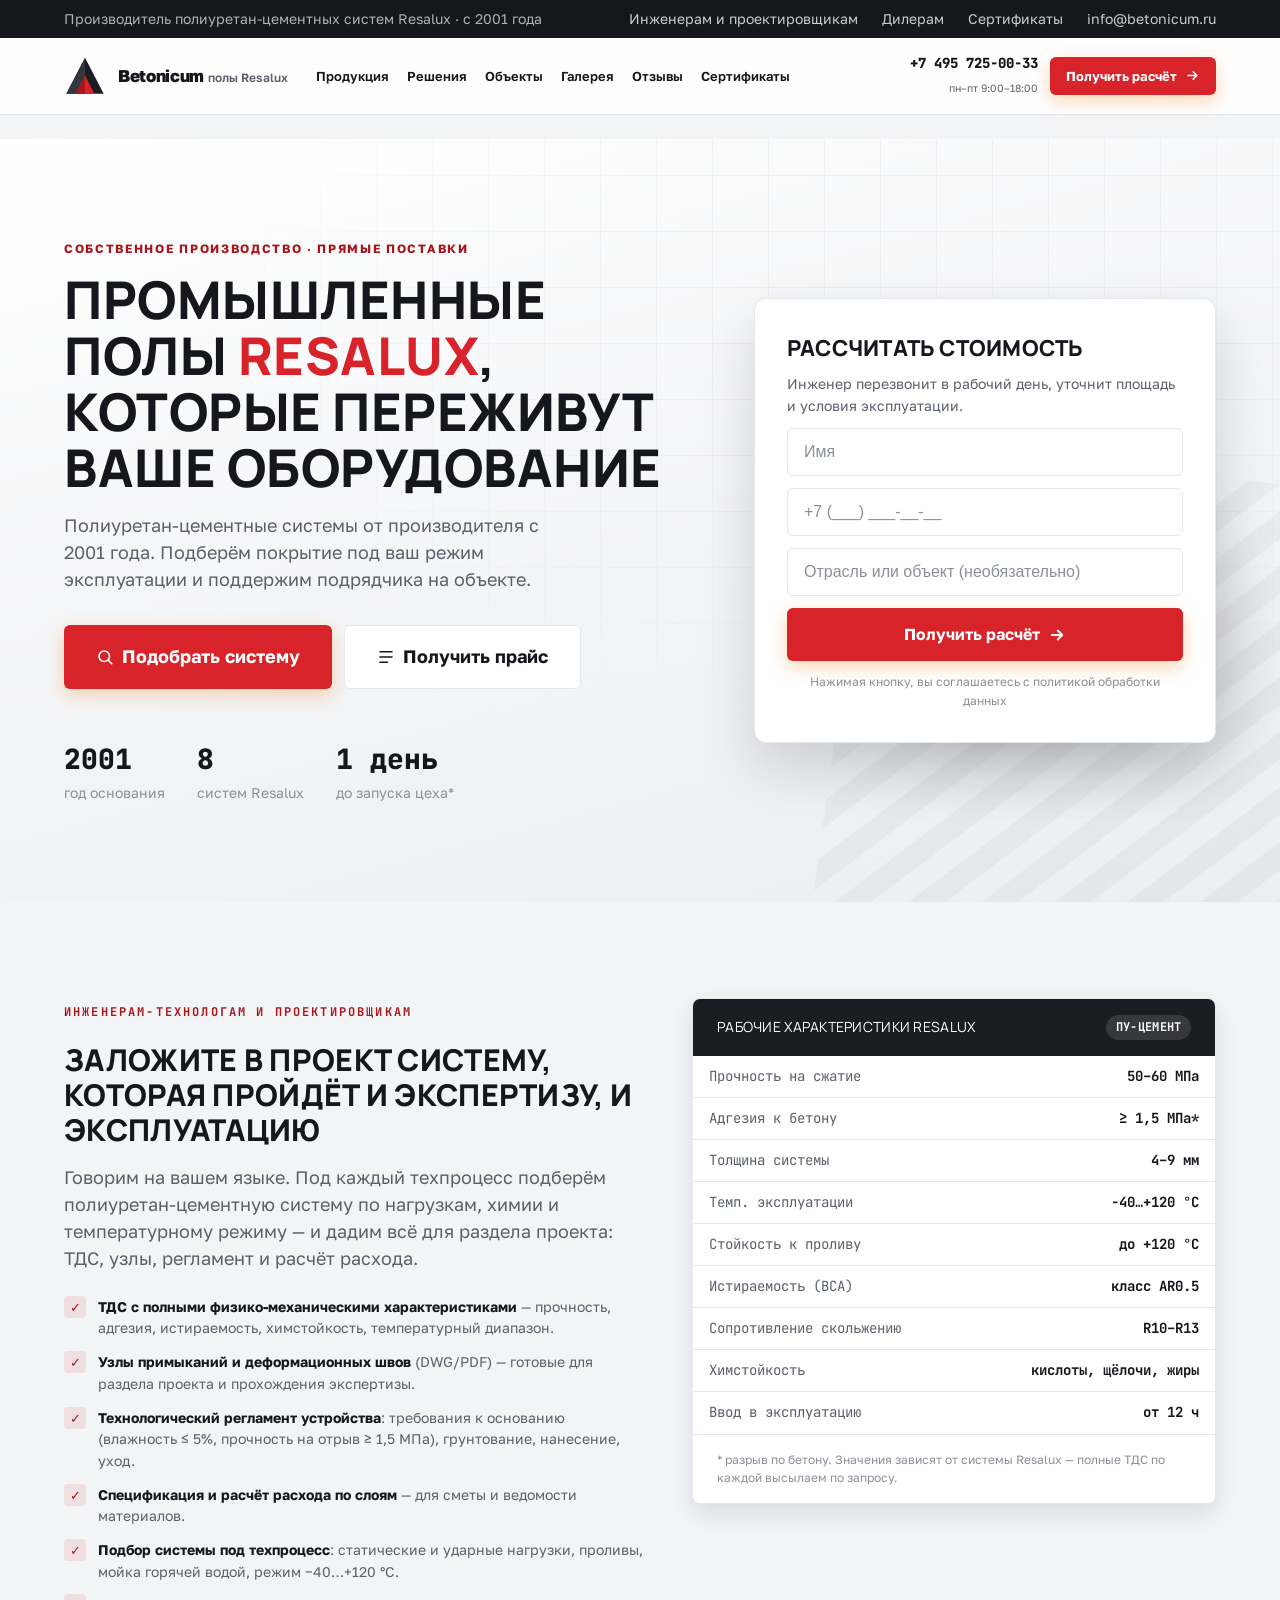
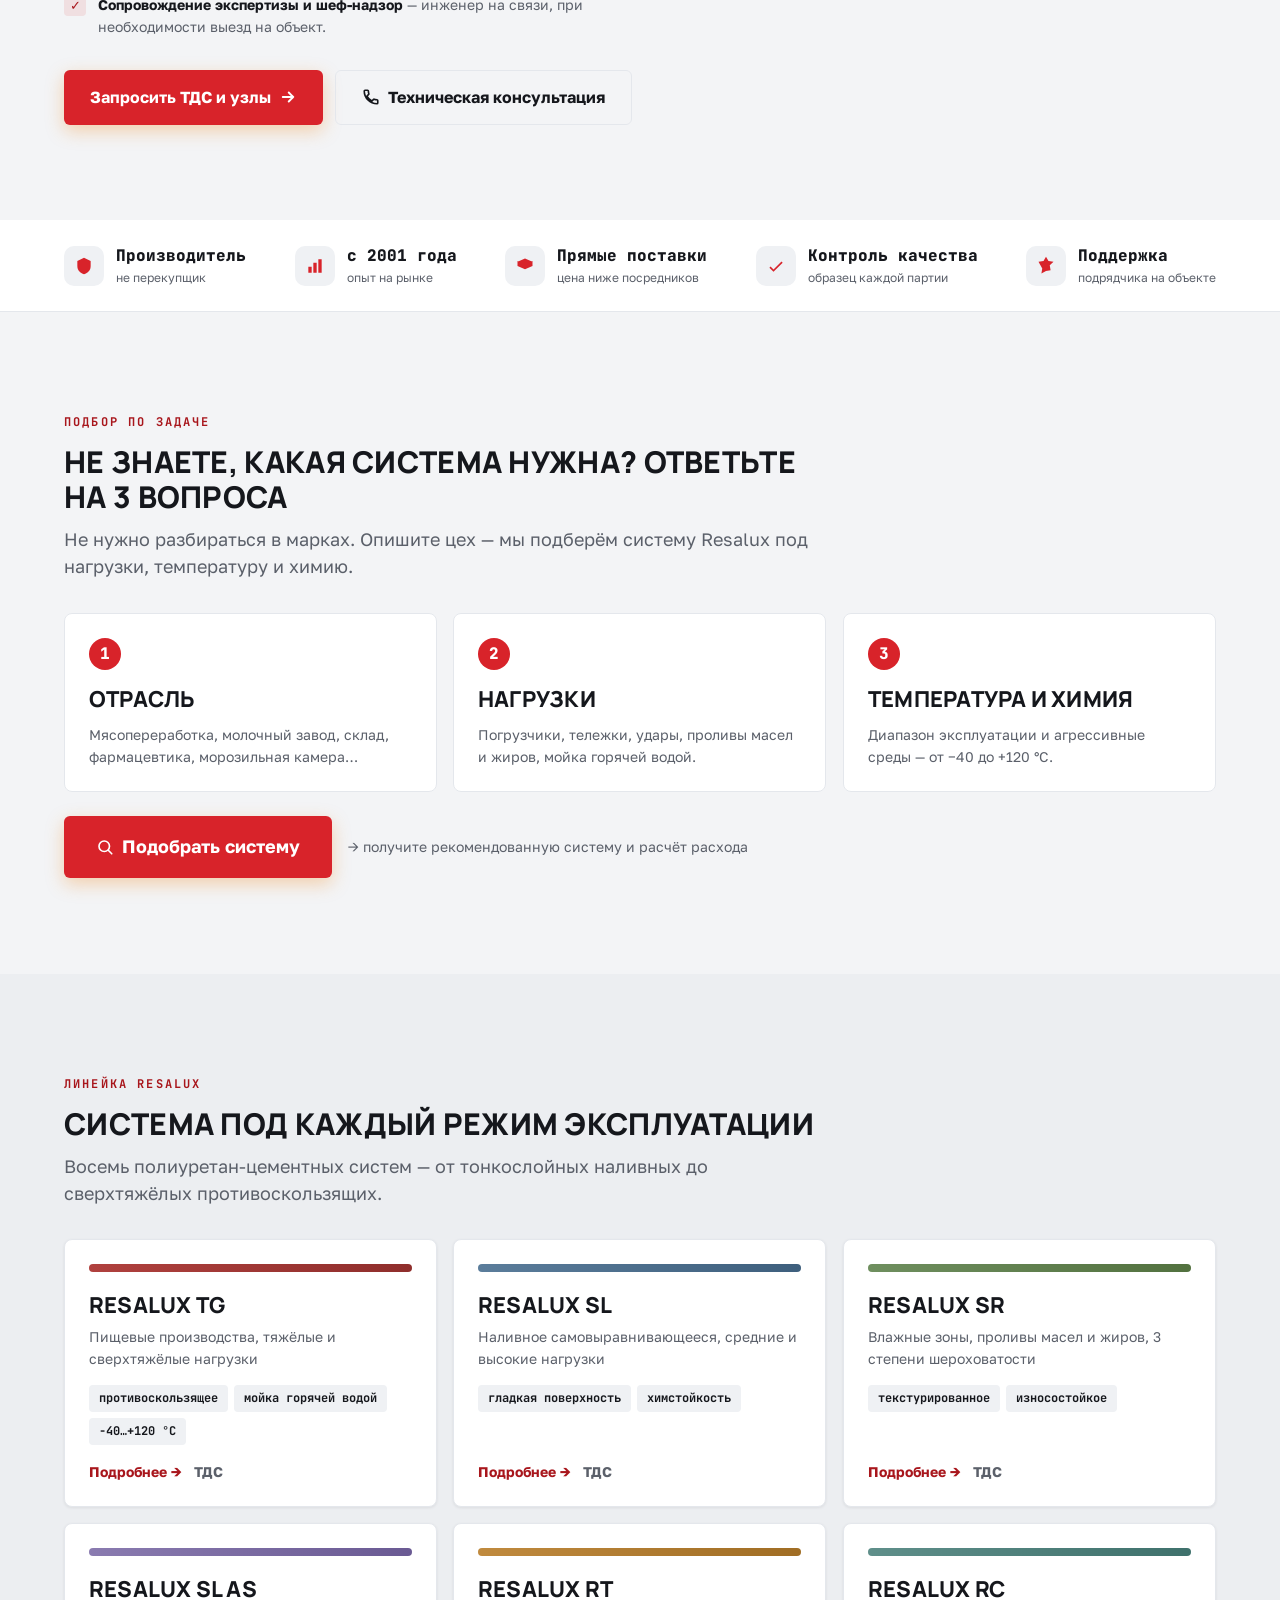
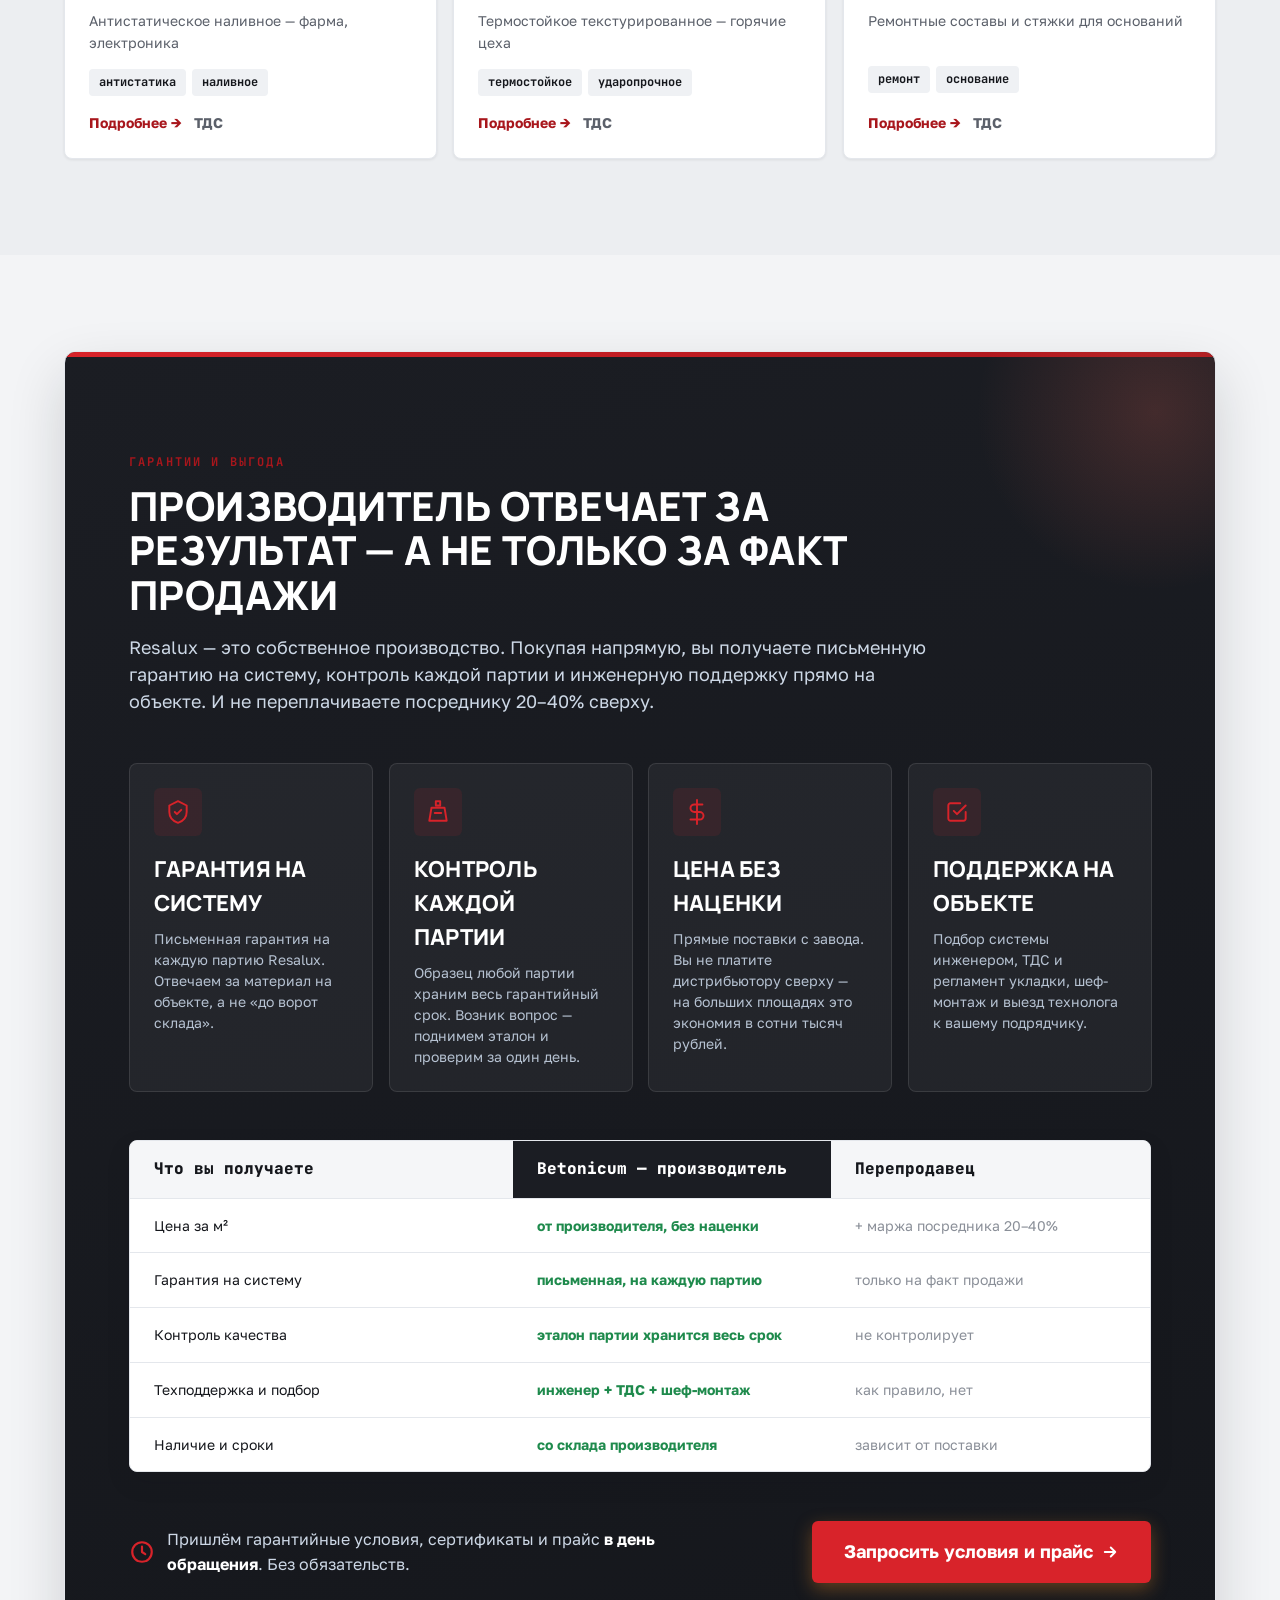
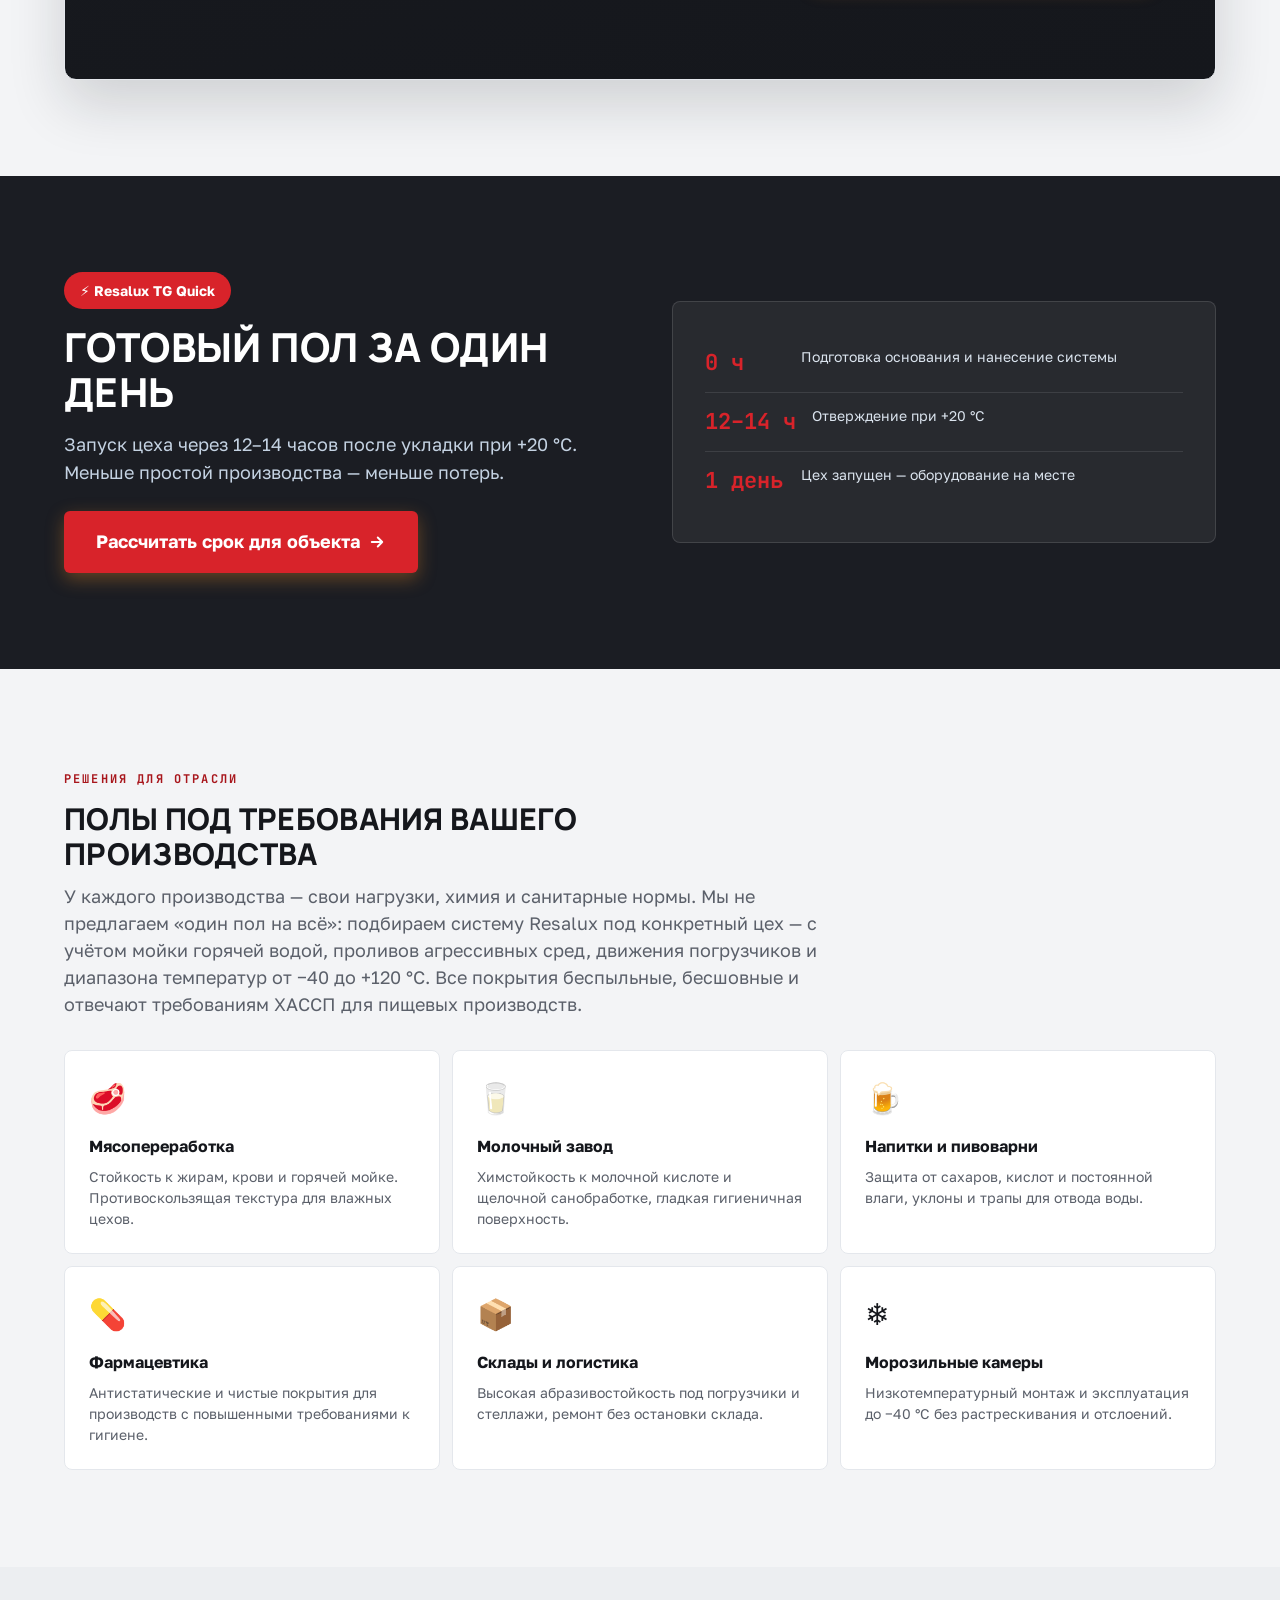
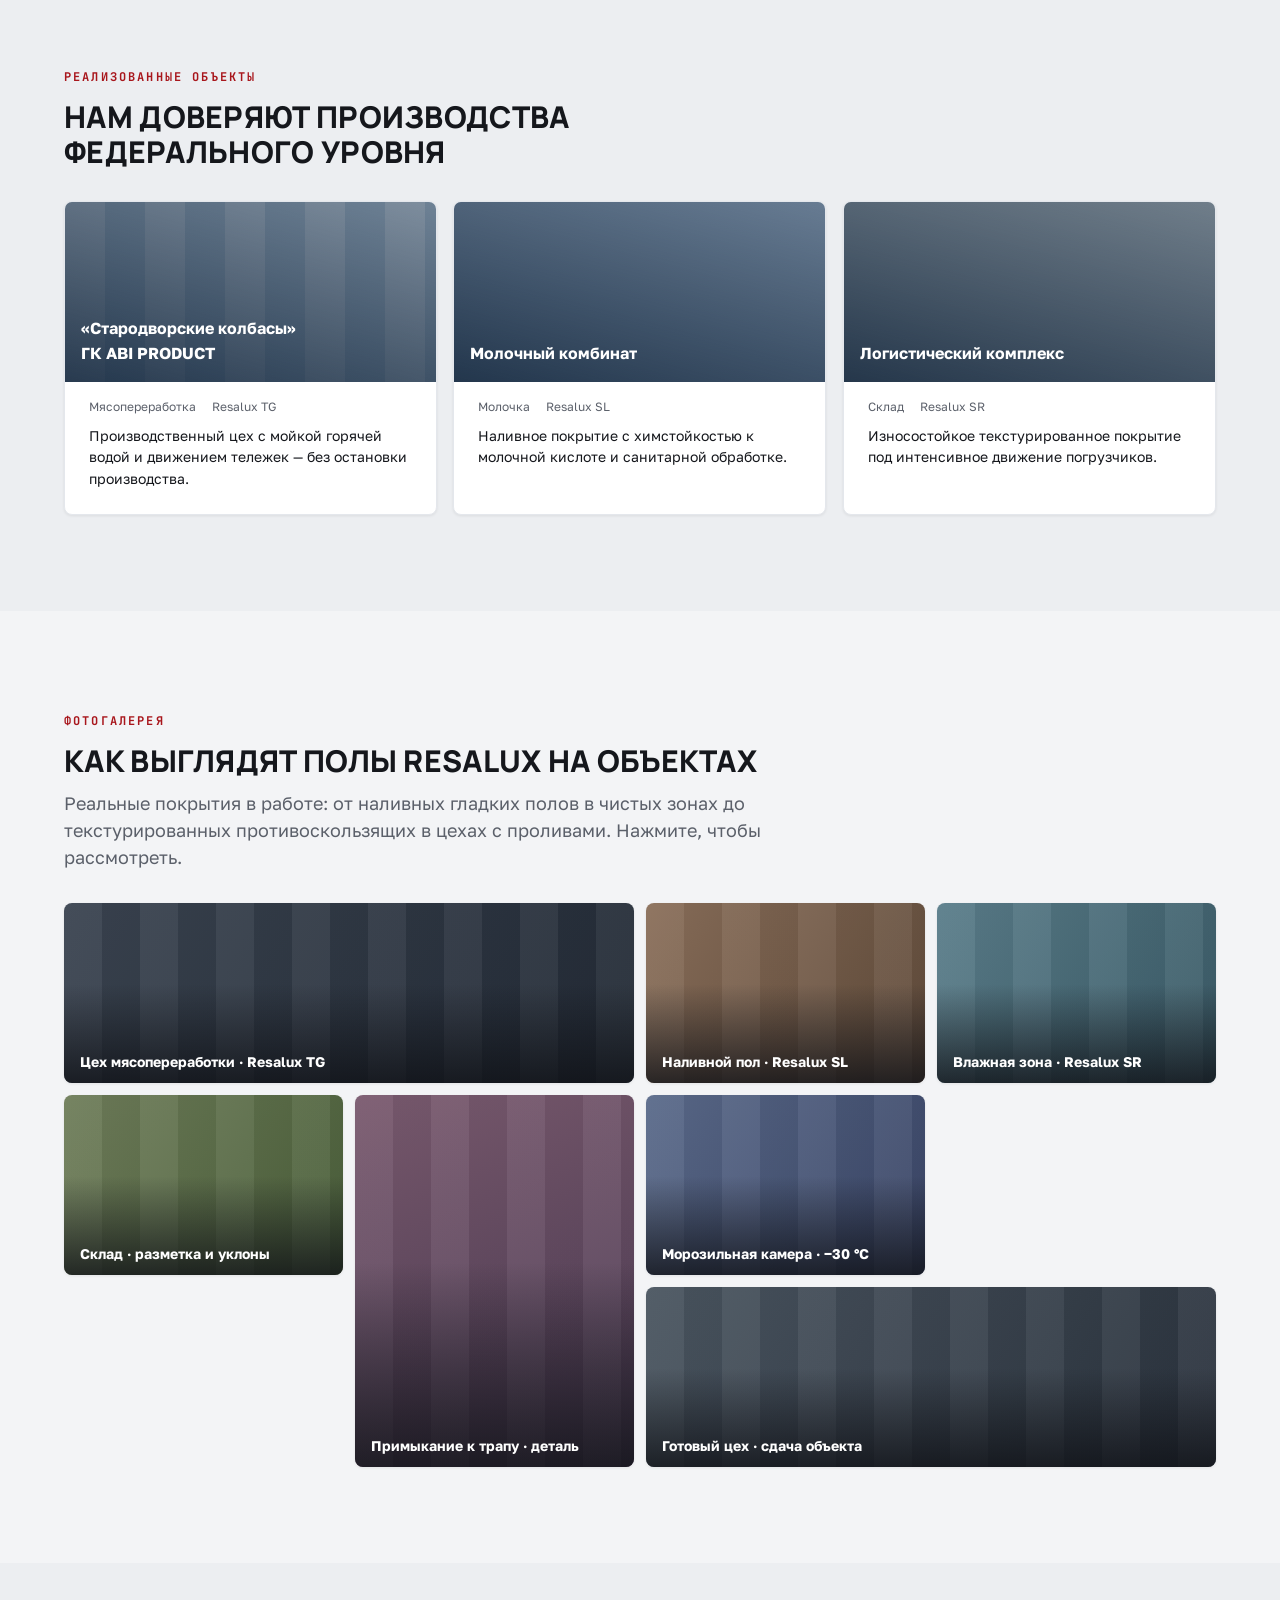
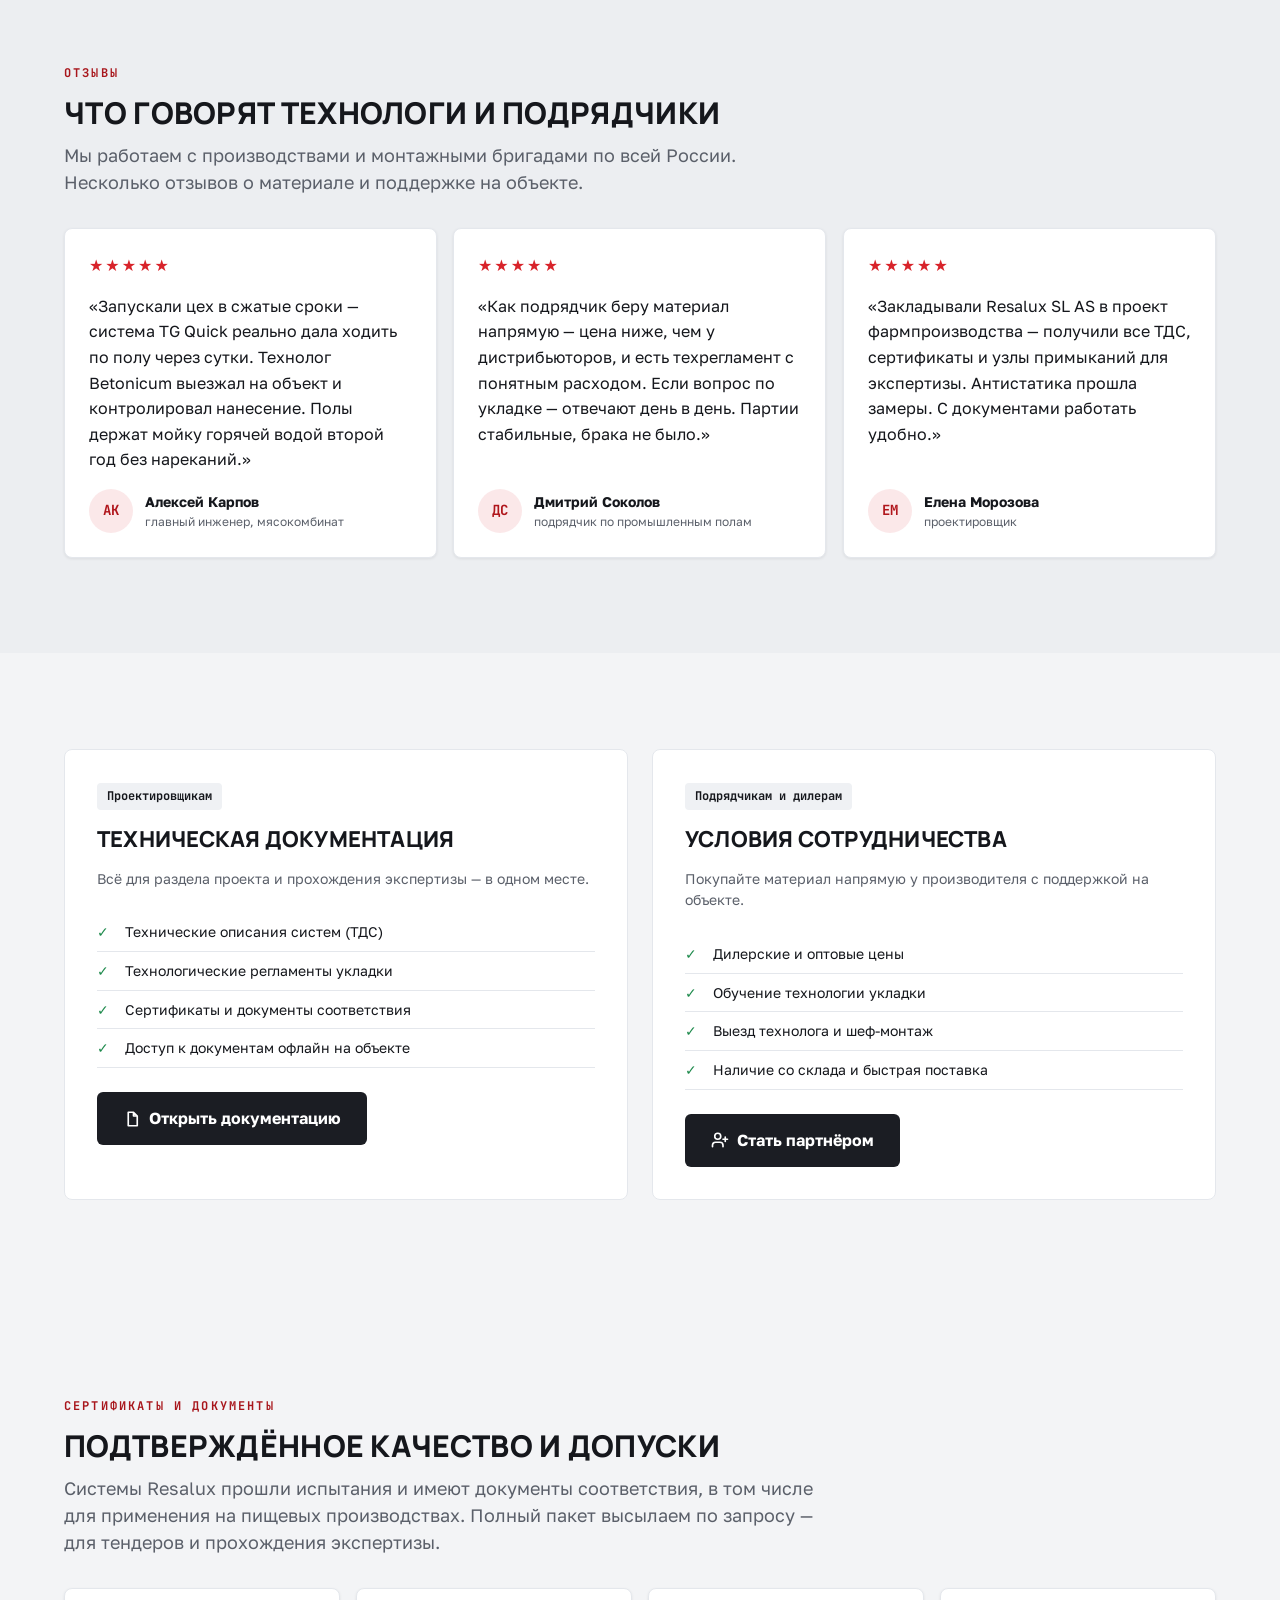
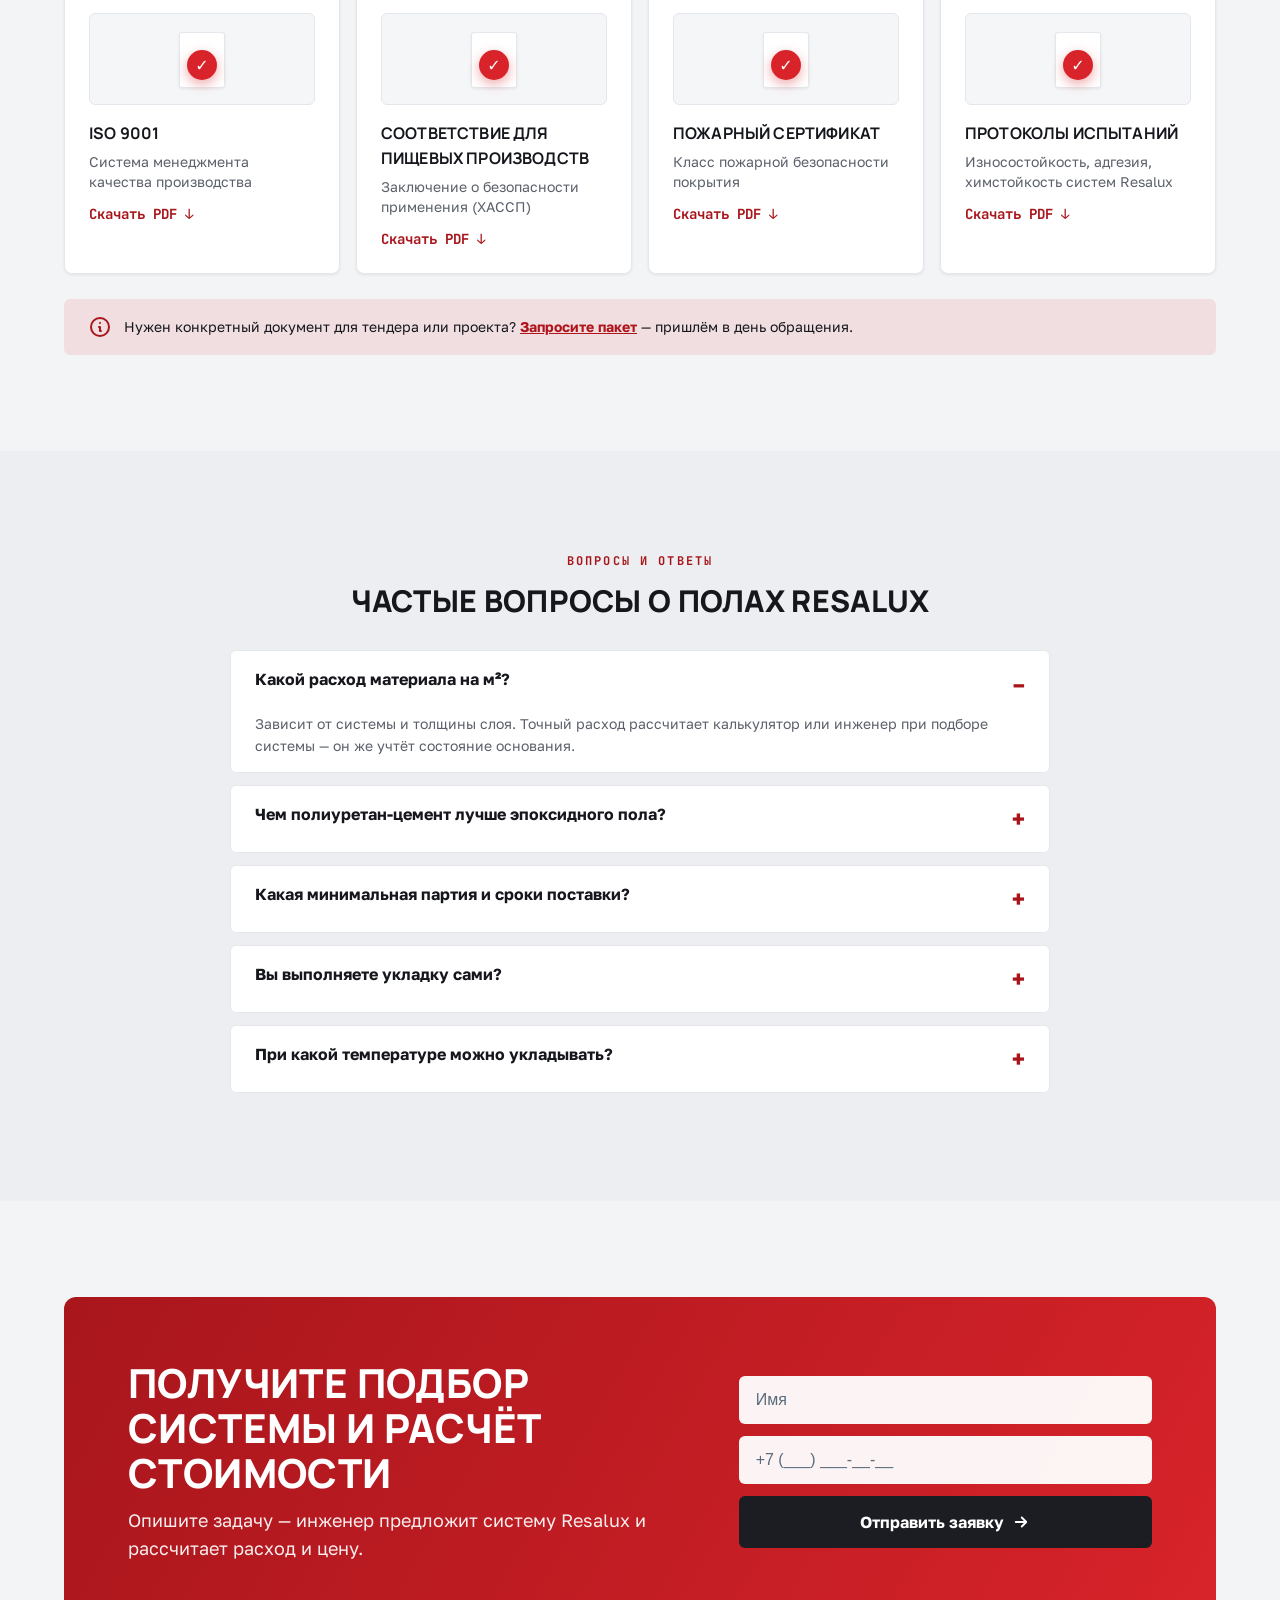
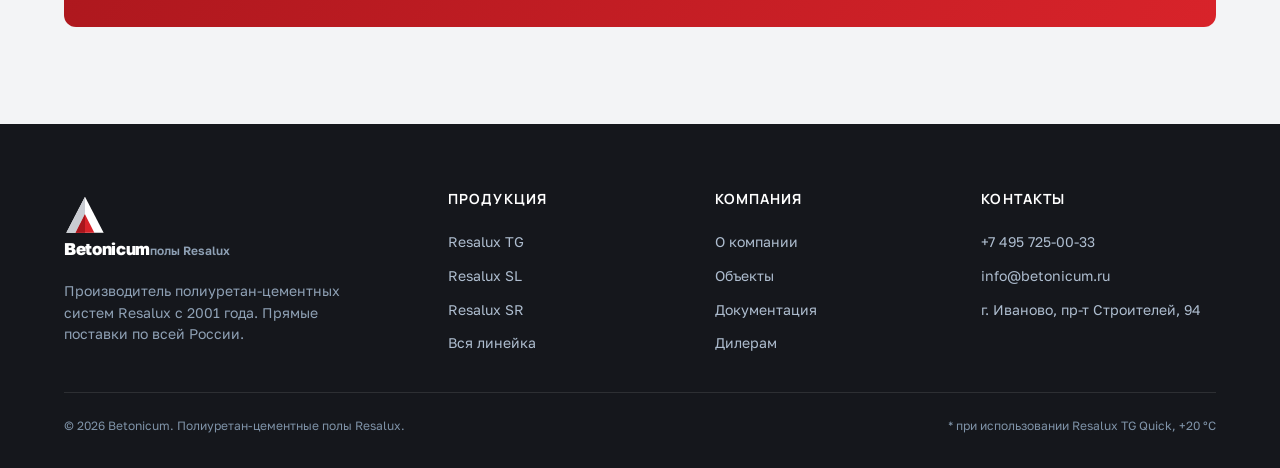
==== commit c08f8814: "Add engineers/technologists & designers block as the second section - new .eng block right after her" ====
--- a/site/index.html
+++ b/site/index.html
@@ -21,8 +21,8 @@
   <div class="container">
     <span>Производитель полиуретан-цементных систем Resalux · с 2001 года</span>
     <div class="topbar__links">
-      <a href="#dealers">Дилерам и подрядчикам</a>
-      <a href="#docs">Документация</a>
+      <a href="#engineers">Инженерам и проектировщикам</a>
+      <a href="#dealers">Дилерам</a>
       <a href="#certs">Сертификаты</a>
       <a href="mailto:info@betonicum.ru">info@betonicum.ru</a>
     </div>
@@ -91,6 +91,52 @@
       </form>
       <p class="note">Нажимая кнопку, вы соглашаетесь с политикой обработки данных</p>
     </aside>
+  </div>
+</section>
+
+<!-- ===== ИНЖЕНЕРАМ И ПРОЕКТИРОВЩИКАМ (второй блок) ===== -->
+<section class="section" id="engineers">
+  <div class="container">
+    <div class="eng">
+      <div class="eng__main" data-reveal="left">
+        <span class="overline">Инженерам-технологам и проектировщикам</span>
+        <h2 class="title">Заложите в проект систему, которая пройдёт и экспертизу, и эксплуатацию</h2>
+        <p>Говорим на вашем языке. Под каждый техпроцесс подберём полиуретан-цементную систему по нагрузкам, химии и температурному режиму — и дадим всё для раздела проекта: ТДС, узлы, регламент и расчёт расхода.</p>
+        <ul class="eng__list">
+          <li><b>ТДС с полными физико-механическими характеристиками</b> — прочность, адгезия, истираемость, химстойкость, температурный диапазон.</li>
+          <li><b>Узлы примыканий и деформационных швов</b> (DWG/PDF) — готовые для раздела проекта и прохождения экспертизы.</li>
+          <li><b>Технологический регламент устройства</b>: требования к основанию (влажность ≤ 5%, прочность на отрыв ≥ 1,5 МПа), грунтование, нанесение, уход.</li>
+          <li><b>Спецификация и расчёт расхода по слоям</b> — для сметы и ведомости материалов.</li>
+          <li><b>Подбор системы под техпроцесс</b>: статические и ударные нагрузки, проливы, мойка горячей водой, режим −40…+120 °C.</li>
+          <li><b>Сопровождение экспертизы и шеф-надзор</b> — инженер на связи, при необходимости выезд на объект.</li>
+        </ul>
+        <div class="eng__cta">
+          <a class="btn btn--primary" href="#quote">Запросить ТДС и узлы<svg class="btn__ic btn__ic--arrow" viewBox="0 0 24 24" fill="none" stroke="currentColor" stroke-width="2.5" stroke-linecap="round" stroke-linejoin="round"><path d="M5 12h14M13 6l6 6-6 6"/></svg></a>
+          <a class="btn btn--ghost" href="tel:+74957250033"><svg class="btn__ic" viewBox="0 0 24 24" fill="none" stroke="currentColor" stroke-width="2.2" stroke-linecap="round" stroke-linejoin="round"><path d="M6.6 10.8c1.4 2.8 3.8 5.1 6.6 6.6l2.2-2.2c.3-.3.7-.4 1-.2 1.1.4 2.3.6 3.6.6.6 0 1 .4 1 1V20c0 .6-.4 1-1 1C10.6 21 3 13.4 3 4c0-.6.4-1 1-1h3.5c.6 0 1 .4 1 1 0 1.2.2 2.4.6 3.6.1.3 0 .7-.2 1l-2.3 2.2z"/></svg>Техническая консультация</a>
+        </div>
+      </div>
+
+      <aside class="eng__spec" data-reveal="right">
+        <div class="eng__spec-head">
+          <span>Рабочие характеристики Resalux</span>
+          <span class="badge badge--neutral">ПУ-цемент</span>
+        </div>
+        <table class="spec">
+          <tbody>
+            <tr><td>Прочность на сжатие</td><td>50–60 МПа</td></tr>
+            <tr><td>Адгезия к бетону</td><td>≥ 1,5 МПа*</td></tr>
+            <tr><td>Толщина системы</td><td>4–9 мм</td></tr>
+            <tr><td>Темп. эксплуатации</td><td>−40…+120 °C</td></tr>
+            <tr><td>Стойкость к проливу</td><td>до +120 °C</td></tr>
+            <tr><td>Истираемость (BCA)</td><td>класс AR0.5</td></tr>
+            <tr><td>Сопротивление скольжению</td><td>R10–R13</td></tr>
+            <tr><td>Химстойкость</td><td>кислоты, щёлочи, жиры</td></tr>
+            <tr><td>Ввод в эксплуатацию</td><td>от 12 ч</td></tr>
+          </tbody>
+        </table>
+        <p class="eng__note">* разрыв по бетону. Значения зависят от системы Resalux — полные ТДС по каждой высылаем по запросу.</p>
+      </aside>
+    </div>
   </div>
 </section>
 
--- a/site/styles.css
+++ b/site/styles.css
@@ -879,3 +879,57 @@
 @media (max-width: 560px) {
   .ind-grid, .reviews, .certs, .gallery { grid-template-columns: 1fr; }
 }
+
+/* ============================================================
+   v5.1 — ШАПКА: один ряд без переносов, компактнее + отступ до hero
+   ============================================================ */
+/* всё содержимое шапки — строго в один ряд */
+.header .container { gap: var(--sp-4); flex-wrap: nowrap; min-width: 0; }
+.brand { flex: none; }
+.brand__name { font-size: 17px; }
+.nav { flex-wrap: nowrap; gap: 18px; margin-left: var(--sp-3); white-space: nowrap; }
+.nav a { font-size: 13px; white-space: nowrap; padding: 6px 0; }
+.header__actions { gap: var(--sp-3); flex: none; flex-wrap: nowrap; }
+/* телефон — мельче */
+.header__phone b { font-size: 14px; white-space: nowrap; }
+.header__phone span { font-size: 10.5px; }
+/* CTA в шапке — компактнее, чтобы всё уместилось в строку */
+.header__actions .btn { padding: 9px 16px; font-size: 13px; }
+.header__actions .btn .btn__ic { width: 15px; height: 15px; }
+
+/* отступ от верхнего меню до первого блока */
+.hero { margin-top: var(--sp-5); }
+
+/* на узких экранах меню и так скрыто (бургер-зона) — оставляем телефон/CTA в ряд */
+@media (max-width: 1180px) {
+  .nav { gap: 14px; }
+  .nav a { font-size: 12.5px; }
+}
+
+/* ============================================================
+   v5.2 — БЛОК ДЛЯ ИНЖЕНЕРОВ-ТЕХНОЛОГОВ И ПРОЕКТИРОВЩИКОВ
+   Технический язык: список «что получите для проекта» + таблица
+   рабочих характеристик. Второй блок страницы.
+   ============================================================ */
+.eng { display: grid; grid-template-columns: 1.05fr .95fr; gap: var(--sp-7); align-items: start; }
+.eng__main h2 { margin-top: var(--sp-2); }
+.eng__main > p { margin: var(--sp-4) 0 var(--sp-5); font-size: var(--fs-lead); line-height: var(--lh-lead); color: var(--c-muted); max-width: 54ch; }
+.eng__list { list-style: none; padding: 0; margin: 0 0 var(--sp-6); display: grid; gap: var(--sp-3); }
+.eng__list li { position: relative; padding-left: 34px; font-size: var(--fs-small); line-height: 1.55; color: var(--c-muted); }
+.eng__list li::before { content: ""; position: absolute; left: 0; top: 0; width: 22px; height: 22px; border-radius: var(--r-sm); background: var(--c-accent-100); }
+.eng__list li::after { content: "✓"; position: absolute; left: 6px; top: 0; color: var(--c-accent-600); font-weight: 800; font-size: 13px; line-height: 22px; }
+.eng__list b { color: var(--c-ink); font-weight: 700; }
+.eng__cta { display: flex; gap: var(--sp-3); flex-wrap: wrap; }
+
+.eng__spec { background: var(--c-surface); border: 1px solid var(--c-line); border-radius: var(--r-lg); box-shadow: var(--sh-md); overflow: hidden; position: sticky; top: 96px; }
+.eng__spec-head { display: flex; align-items: center; justify-content: space-between; gap: var(--sp-3); padding: var(--sp-4) var(--sp-5); background: var(--c-primary-800); color: #fff; font-family: var(--font-display); text-transform: uppercase; letter-spacing: .02em; font-size: var(--fs-small); }
+.eng__spec-head .badge { background: rgba(255,255,255,.12); color: #fff; }
+.eng__spec .spec { border: 0; border-radius: 0; box-shadow: none; }
+.eng__spec .spec td { height: 42px; }
+.eng__spec .spec td:last-child { text-align: right; font-family: var(--font-mono); color: var(--c-ink); font-weight: 700; }
+.eng__note { padding: var(--sp-4) var(--sp-5); font-size: var(--fs-cap); color: var(--c-faint); border-top: 1px solid var(--c-line); line-height: 1.5; }
+
+@media (max-width: 992px) {
+  .eng { grid-template-columns: 1fr; gap: var(--sp-6); }
+  .eng__spec { position: static; }
+}
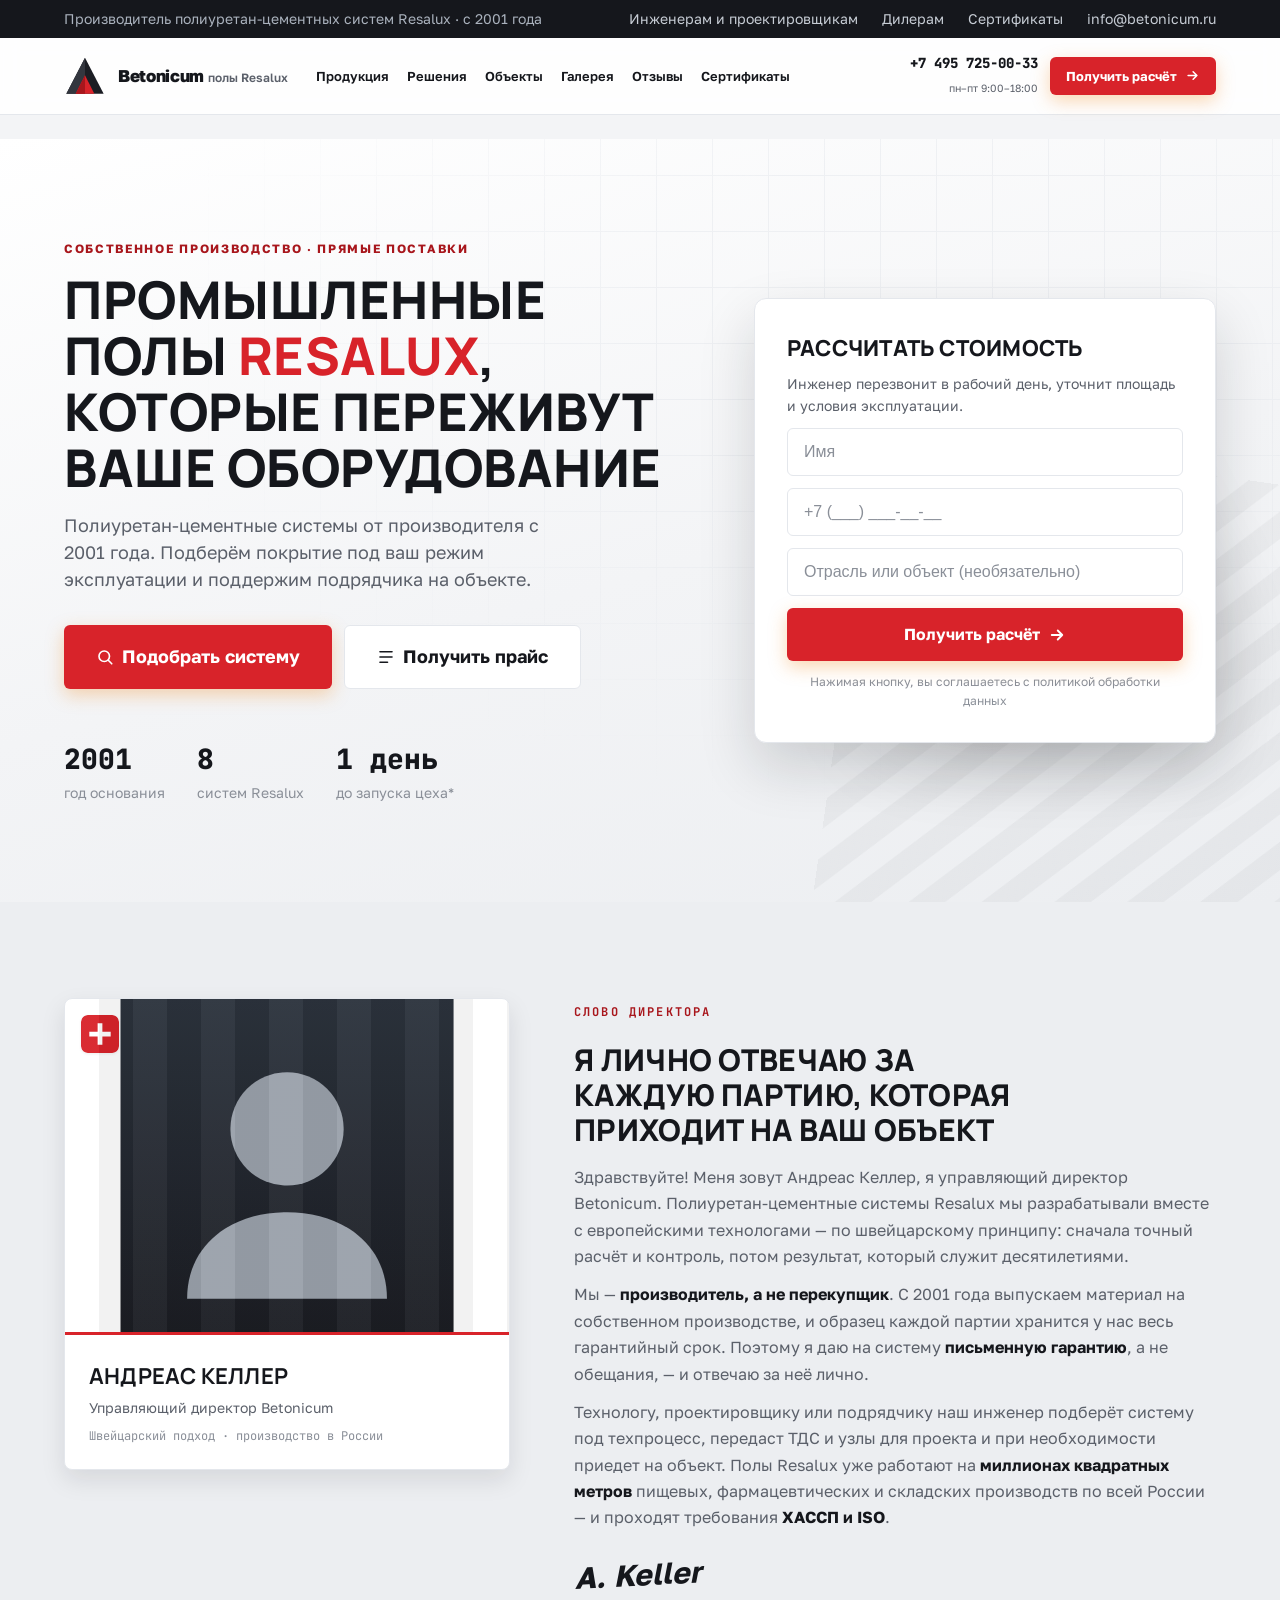
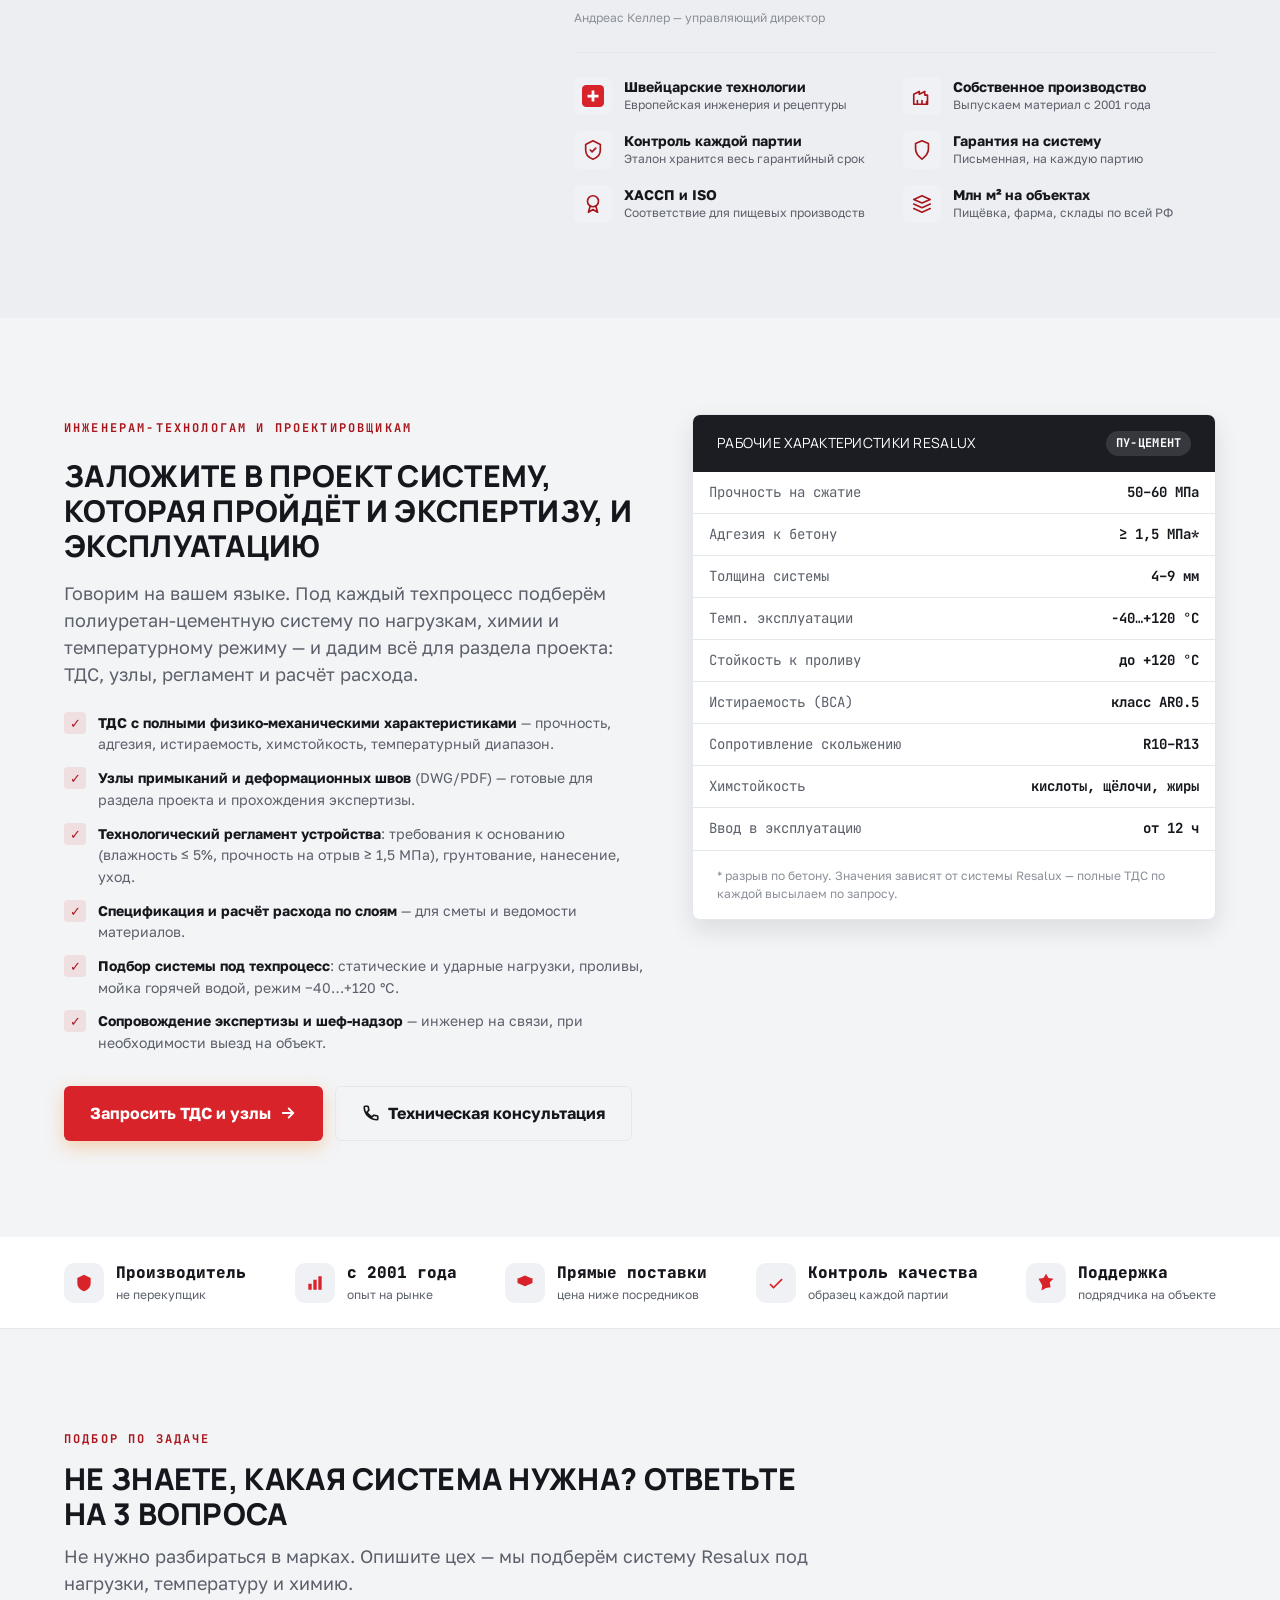
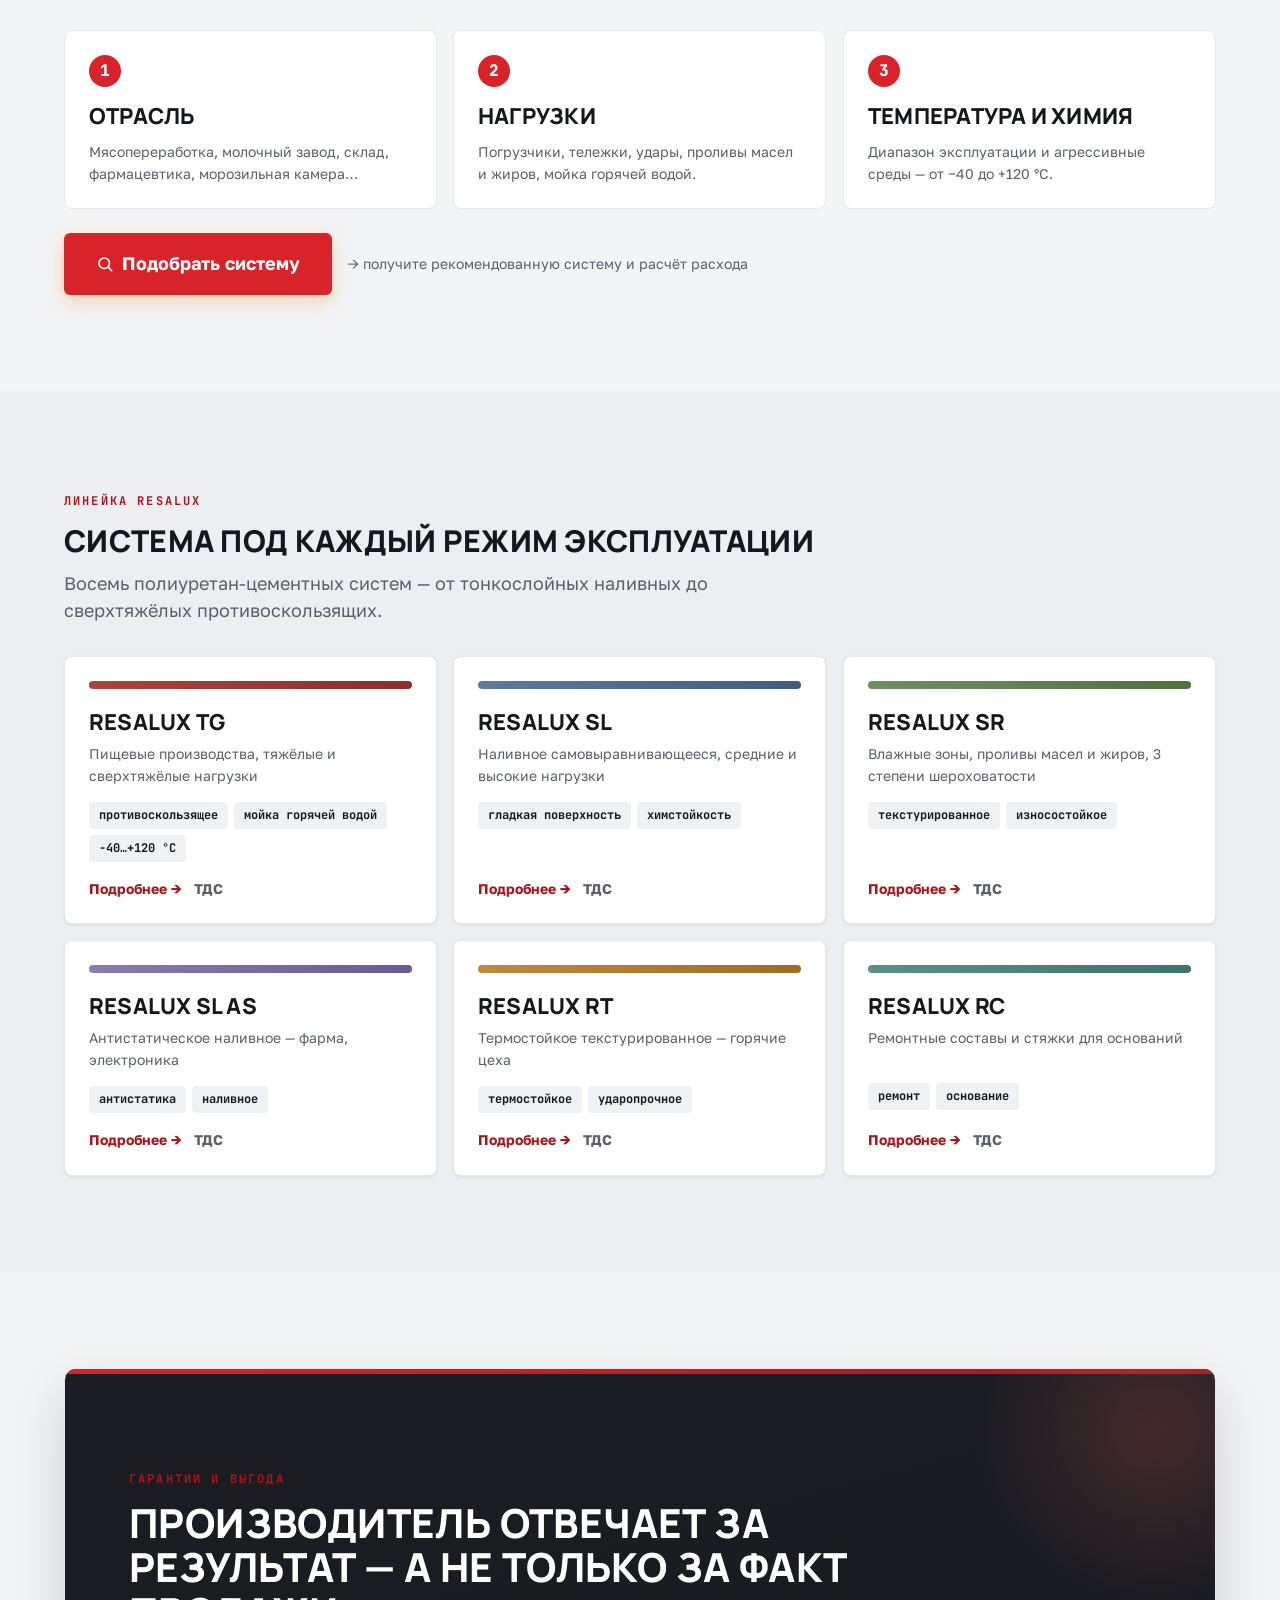
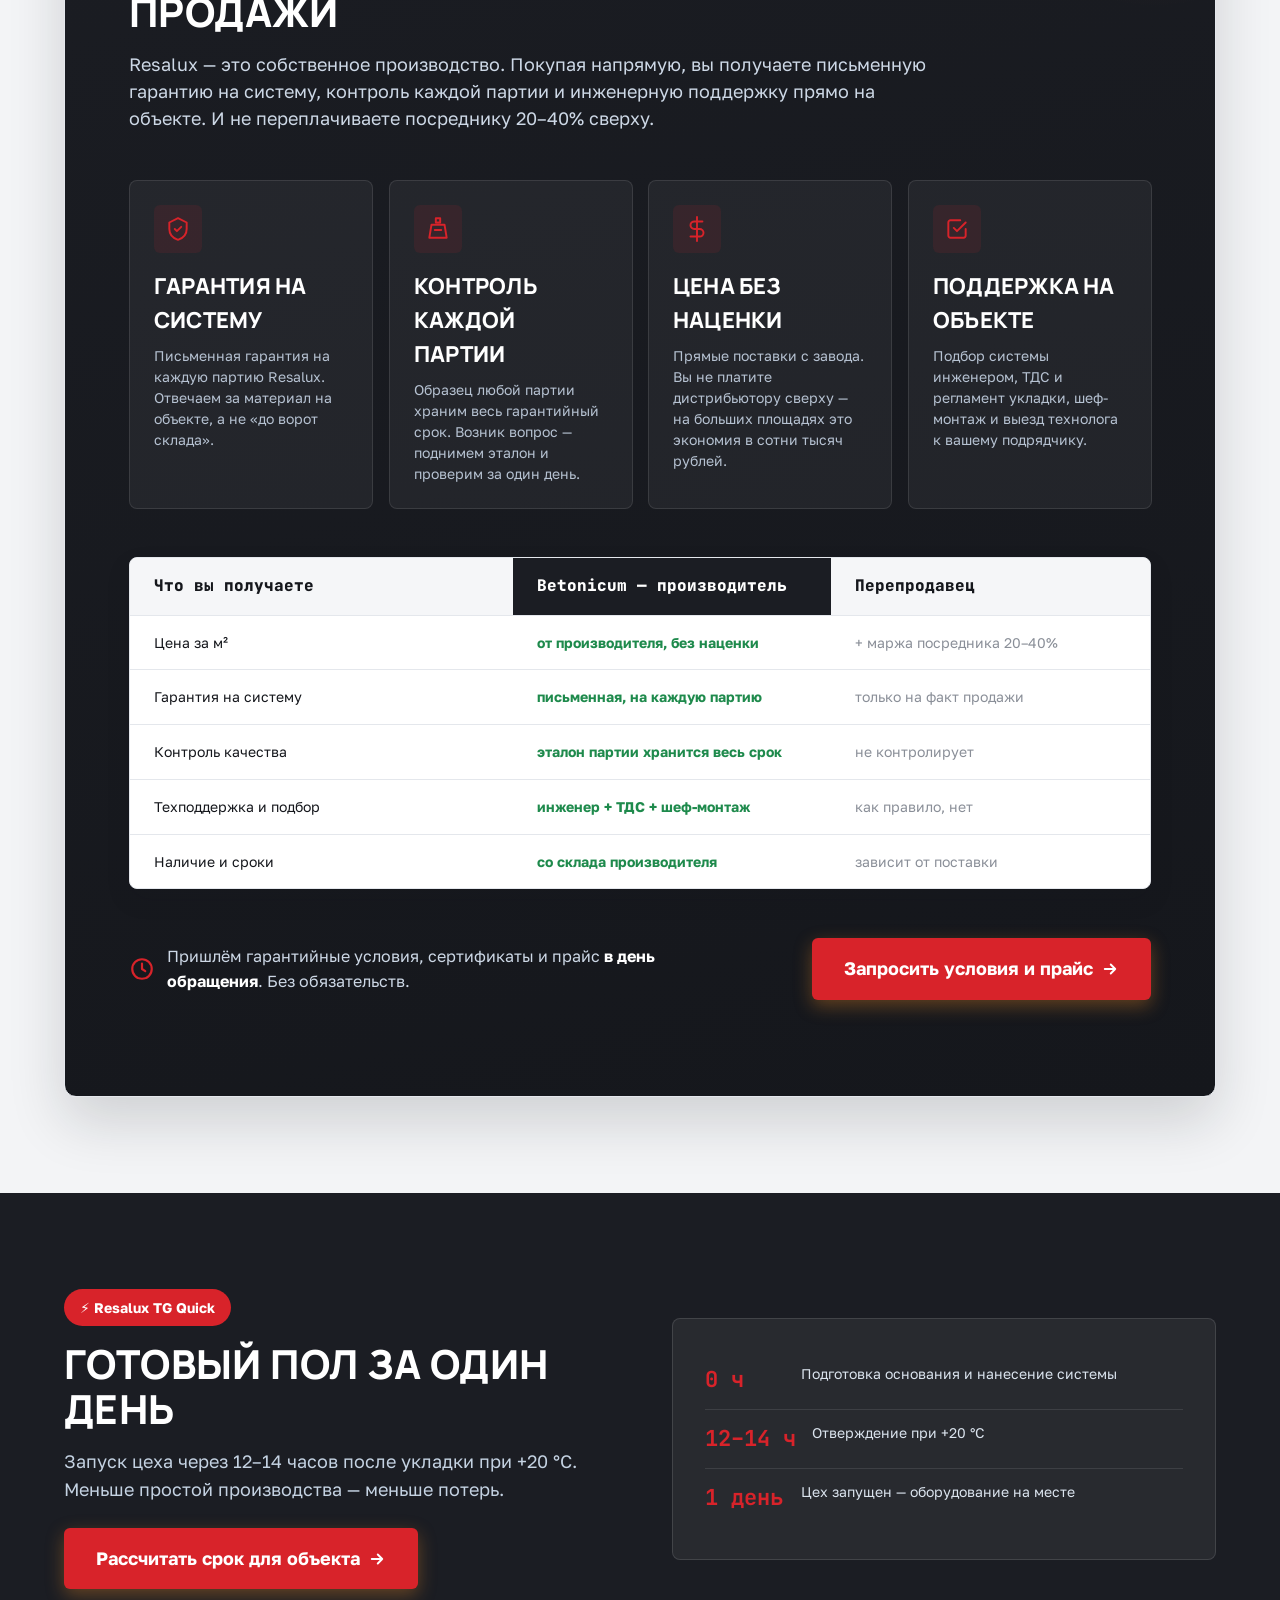
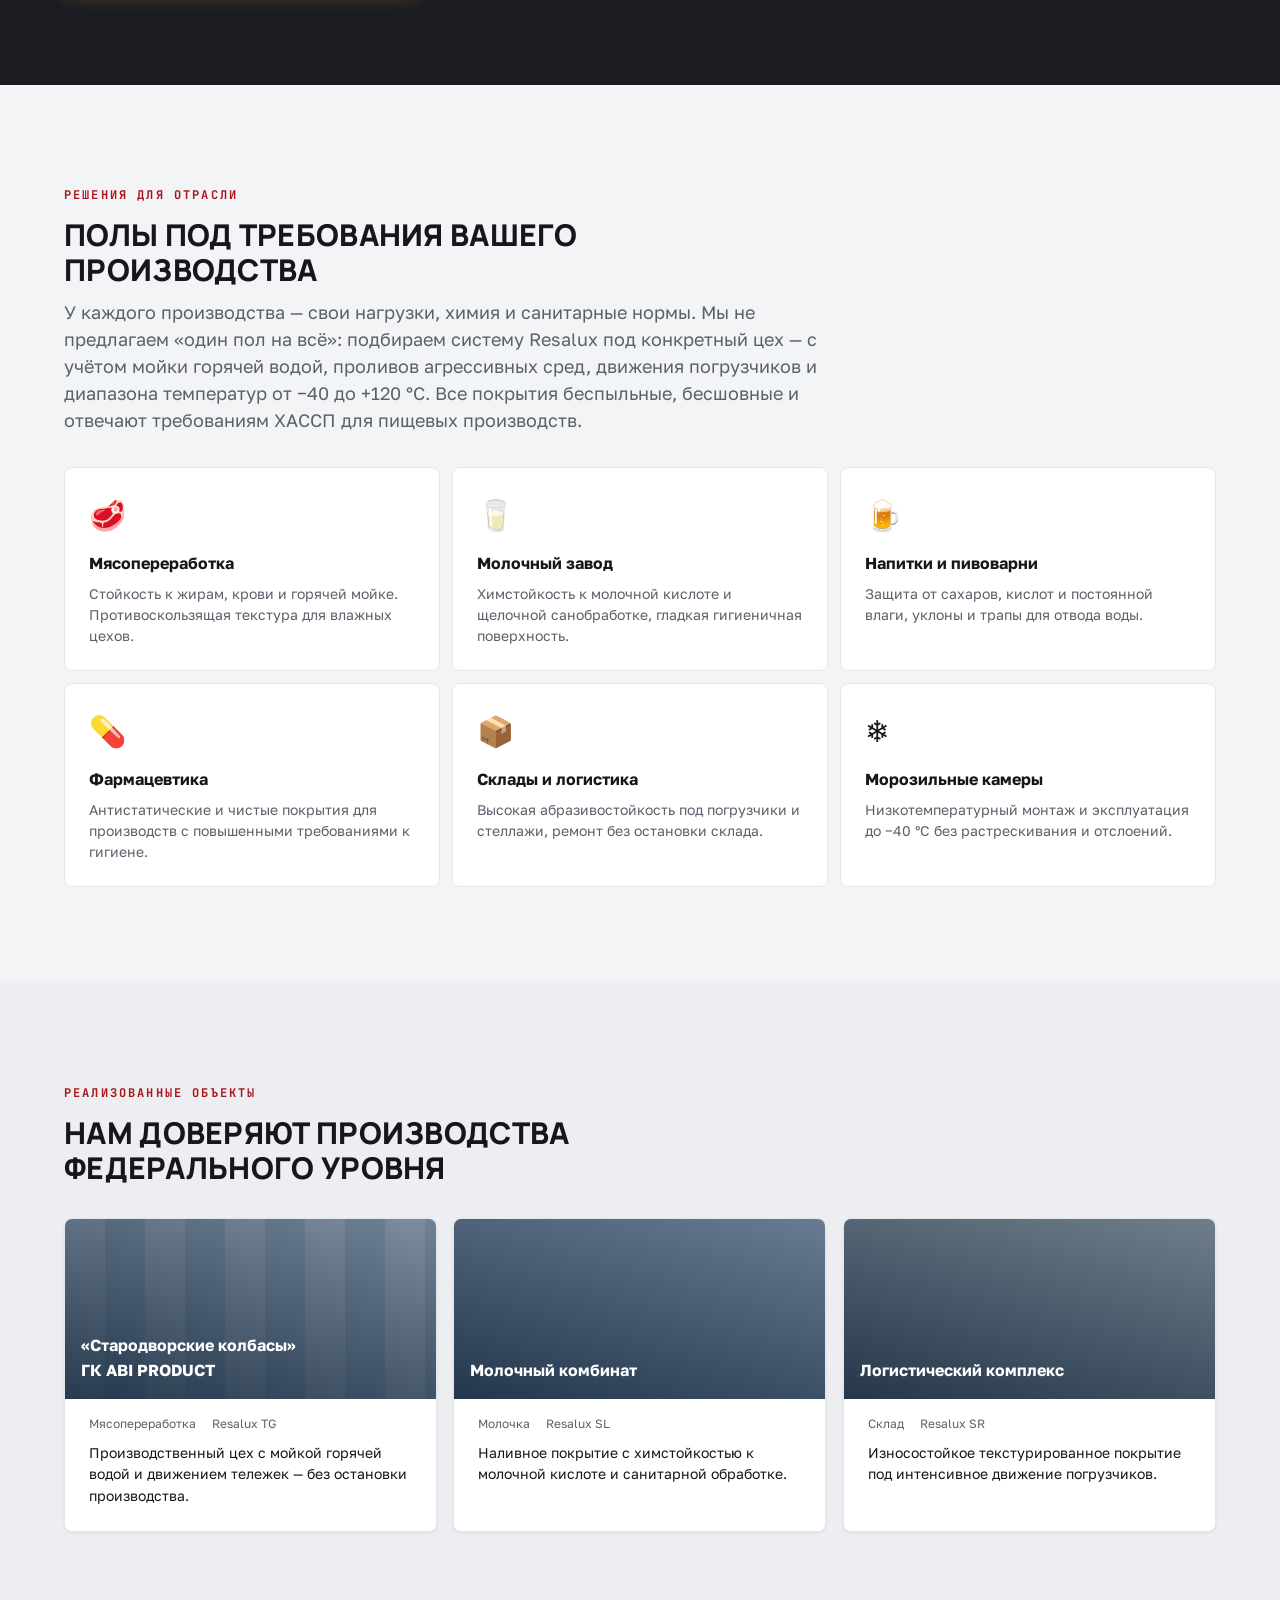
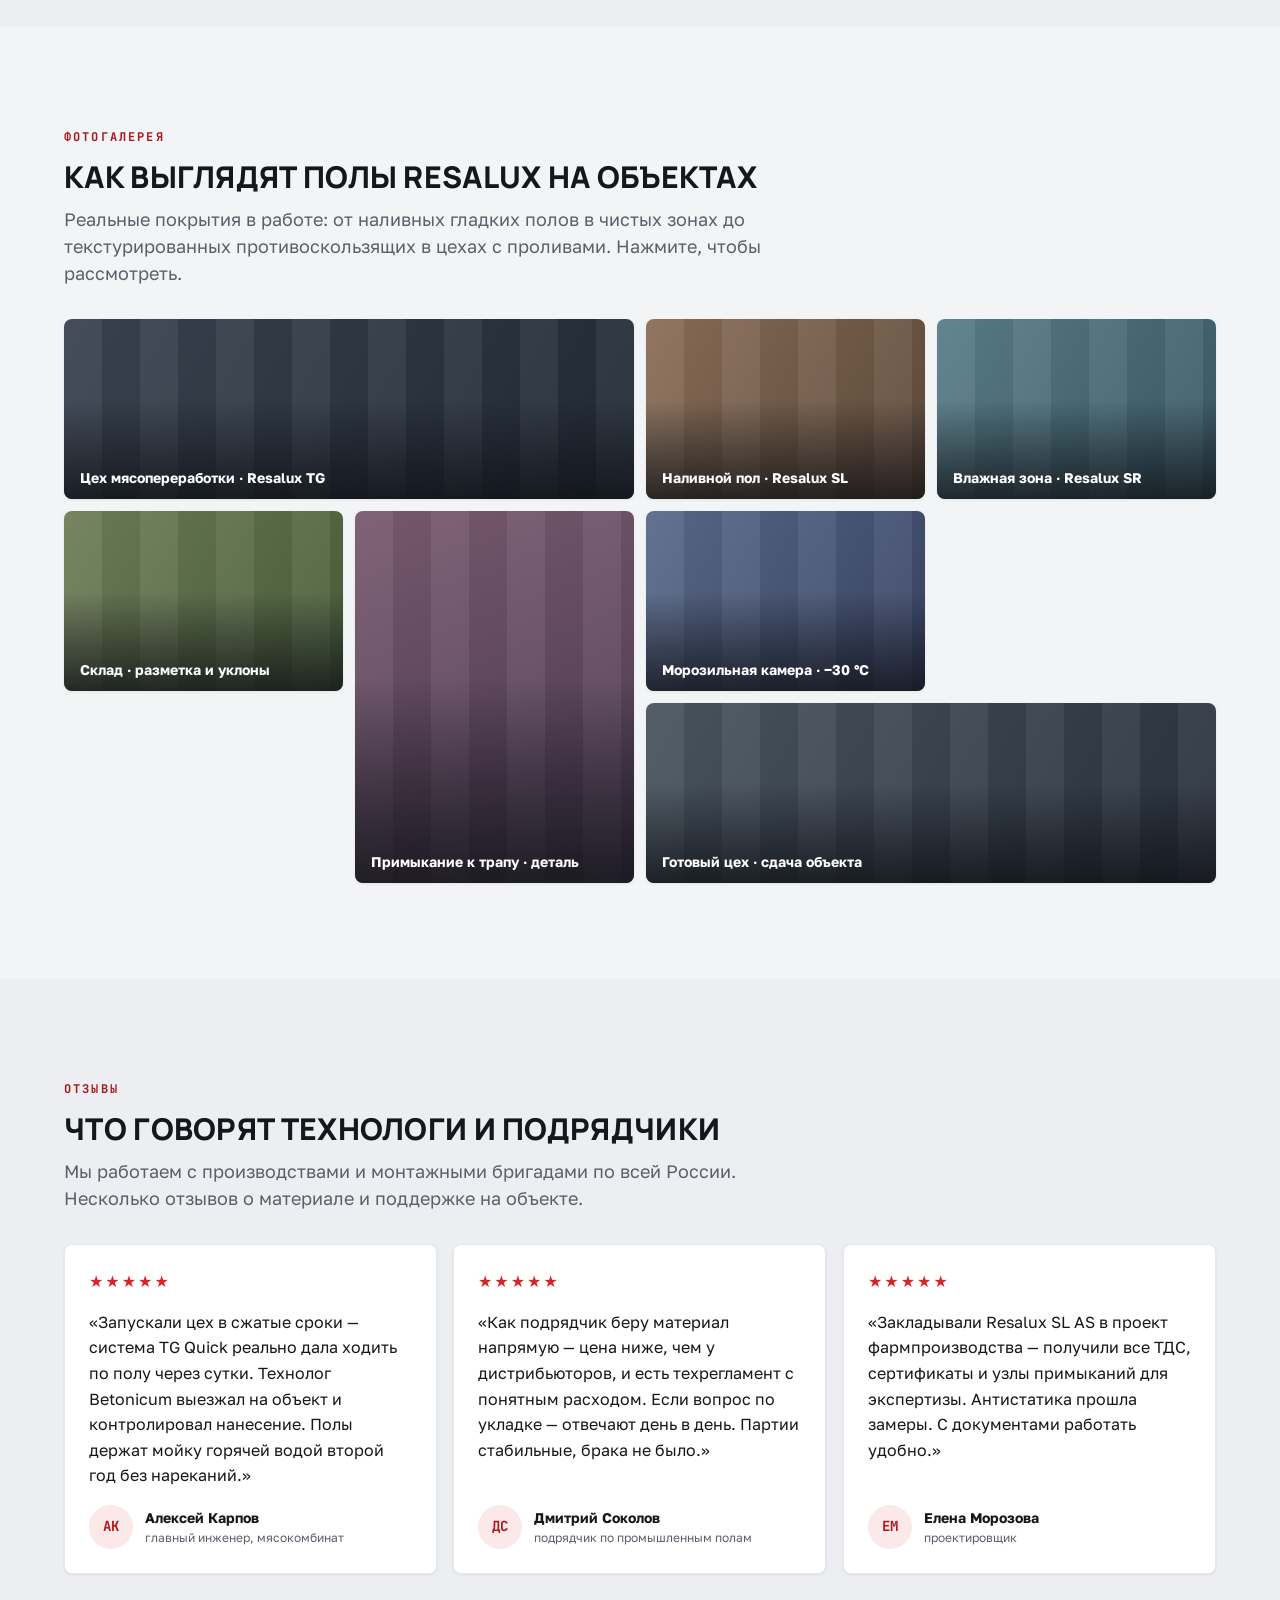
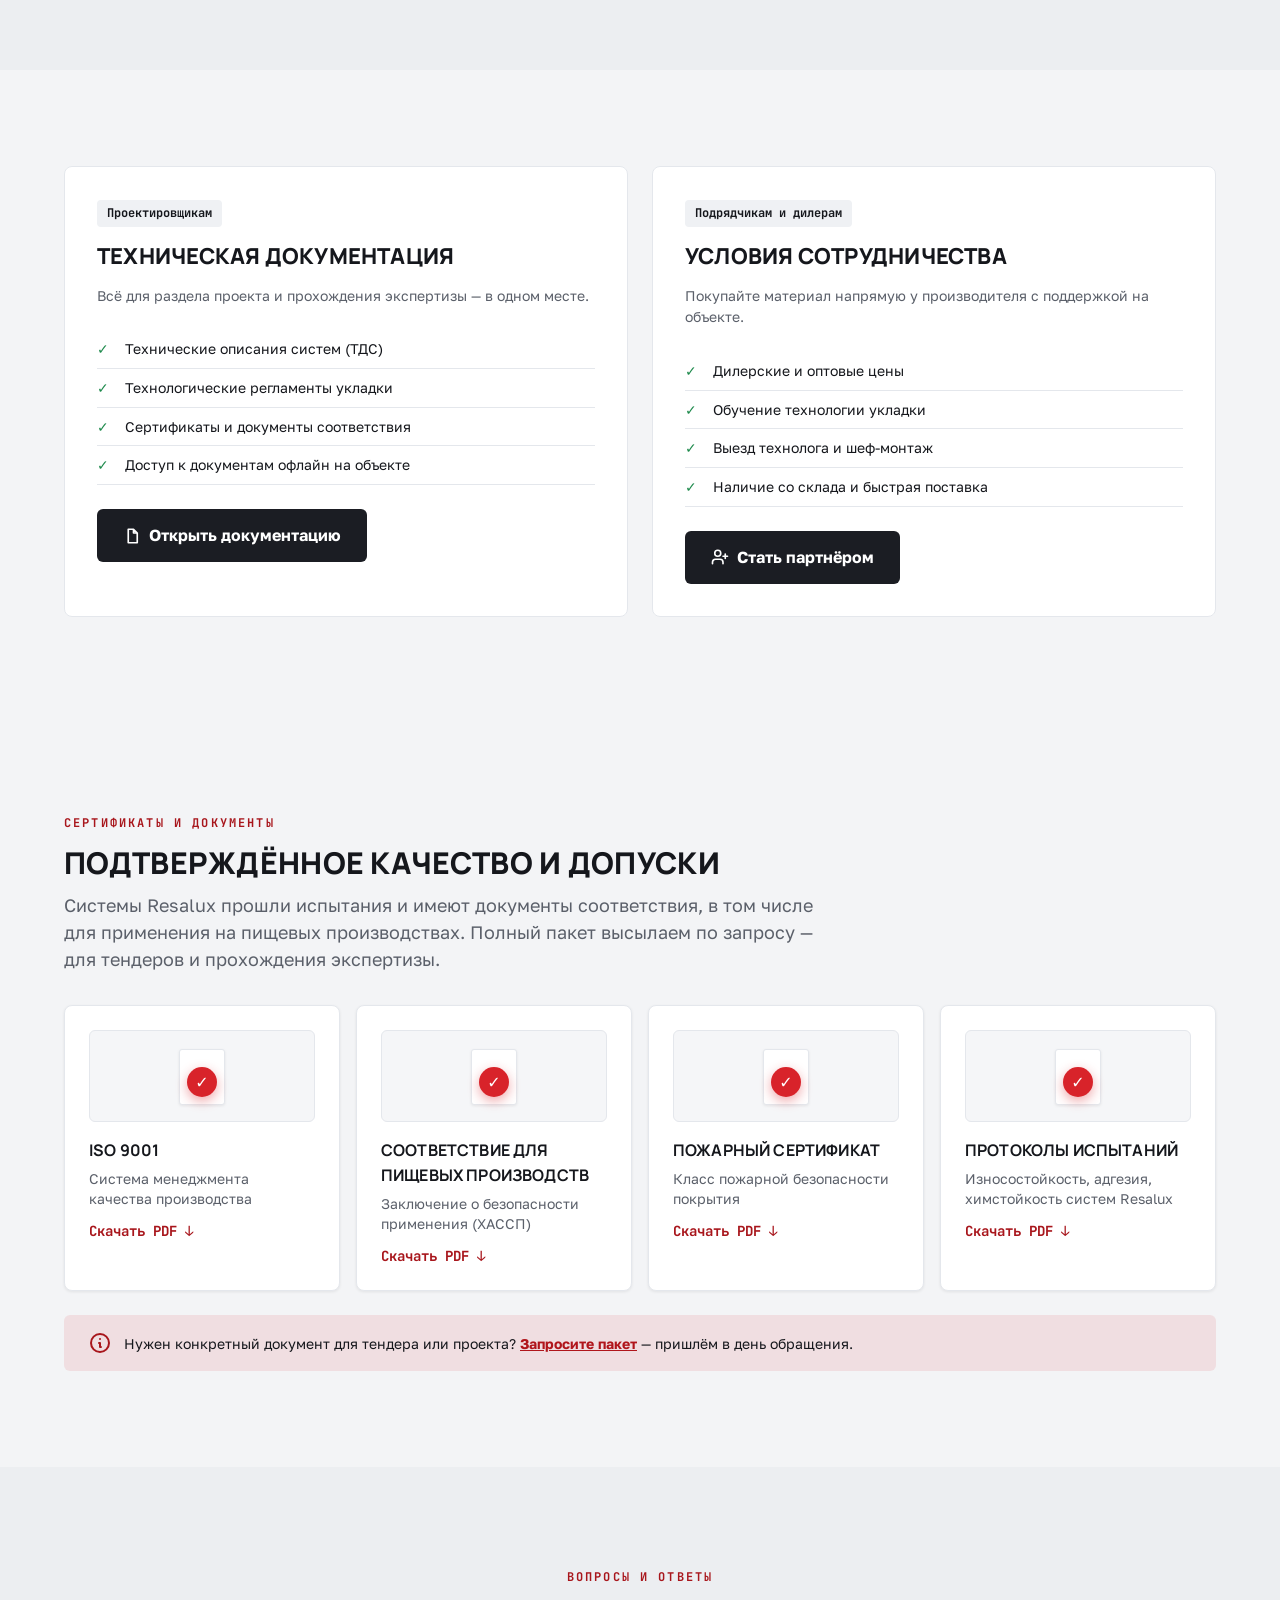
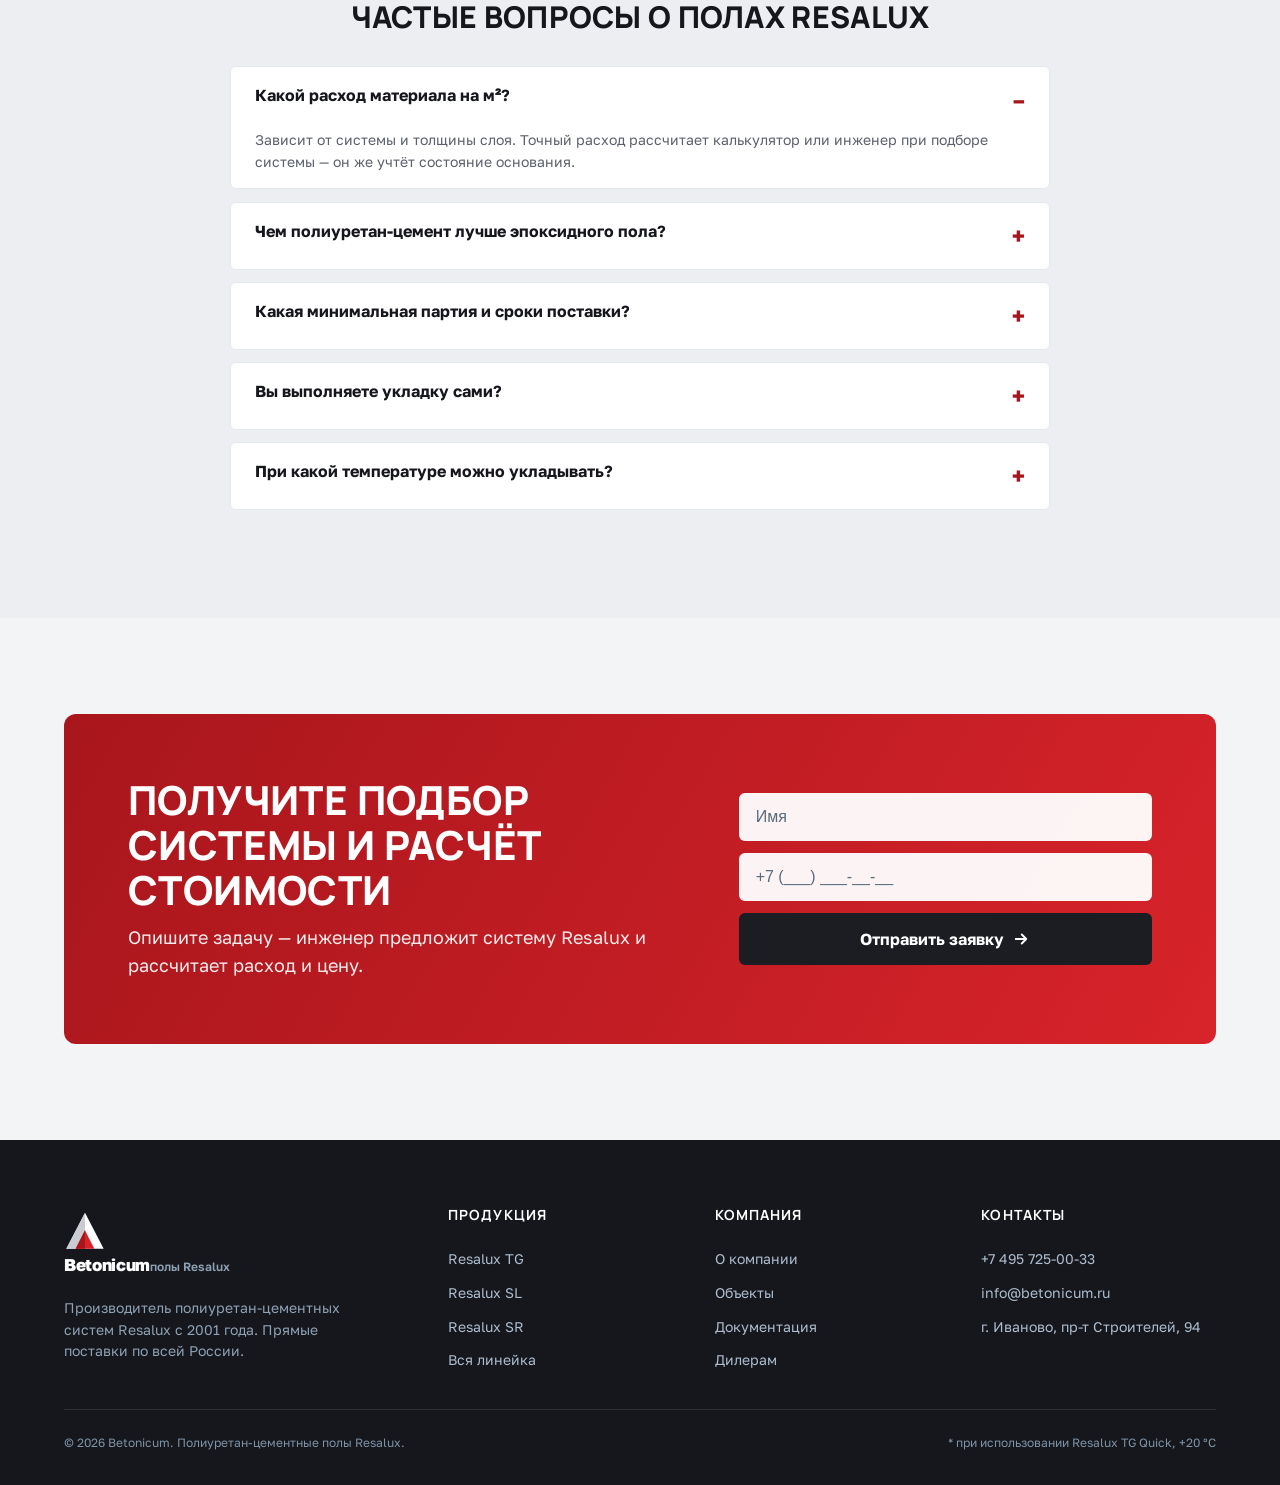
==== commit 38570a76: "Add Swiss director greeting as the second block (closes trust triggers) - new .director block right " ====
--- a/site/index.html
+++ b/site/index.html
@@ -94,7 +94,74 @@
   </div>
 </section>
 
-<!-- ===== ИНЖЕНЕРАМ И ПРОЕКТИРОВЩИКАМ (второй блок) ===== -->
+<!-- ===== ПРИВЕТСТВИЕ ДИРЕКТОРА (второй блок) ===== -->
+<section class="section section--concrete" id="director">
+  <div class="container">
+    <div class="director">
+      <div class="director__portrait" data-reveal="left">
+        <div class="director__photo">
+          <svg class="director__bust" viewBox="0 0 200 200" aria-hidden="true">
+            <defs><linearGradient id="dg" x1="0" y1="0" x2="0" y2="1"><stop offset="0" stop-color="#2c333d"/><stop offset="1" stop-color="#1b1d23"/></linearGradient></defs>
+            <rect width="200" height="200" fill="url(#dg)"/>
+            <circle cx="100" cy="78" r="34" fill="#9aa1ab"/>
+            <path d="M40 180c0-33 27-52 60-52s60 19 60 52z" fill="#9aa1ab"/>
+          </svg>
+          <span class="director__flag" aria-label="Швейцария">
+            <svg viewBox="0 0 32 32"><rect width="32" height="32" rx="5" fill="#D8232A"/><path d="M14 7h4v7h7v4h-7v7h-4v-7H7v-4h7z" fill="#fff"/></svg>
+          </span>
+        </div>
+        <div class="director__plate">
+          <b>Андреас Келлер</b>
+          <span>Управляющий директор Betonicum</span>
+          <span class="director__loc">Швейцарский подход · производство в России</span>
+        </div>
+      </div>
+
+      <div class="director__letter" data-reveal="right">
+        <span class="overline">Слово директора</span>
+        <h2 class="title">Я лично отвечаю за каждую партию, которая приходит на ваш объект</h2>
+        <div class="director__text">
+          <p>Здравствуйте! Меня зовут Андреас Келлер, я управляющий директор Betonicum. Полиуретан-цементные системы Resalux мы разрабатывали вместе с европейскими технологами — по швейцарскому принципу: сначала точный расчёт и контроль, потом результат, который служит десятилетиями.</p>
+          <p>Мы — <b>производитель, а не перекупщик</b>. С 2001 года выпускаем материал на собственном производстве, и образец каждой партии хранится у нас весь гарантийный срок. Поэтому я даю на систему <b>письменную гарантию</b>, а не обещания, — и отвечаю за неё лично.</p>
+          <p>Технологу, проектировщику или подрядчику наш инженер подберёт систему под техпроцесс, передаст ТДС и узлы для проекта и при необходимости приедет на объект. Полы Resalux уже работают на <b>миллионах квадратных метров</b> пищевых, фармацевтических и складских производств по всей России — и проходят требования <b>ХАССП и ISO</b>.</p>
+        </div>
+        <div class="director__sign">
+          <span class="director__signname">A. Keller</span>
+          <span class="director__signrole">Андреас Келлер — управляющий директор</span>
+        </div>
+
+        <ul class="director__trust">
+          <li>
+            <span class="director__tic"><svg viewBox="0 0 32 32"><rect width="32" height="32" rx="6" fill="#D8232A"/><path d="M14 8h4v6h6v4h-6v6h-4v-6H8v-4h6z" fill="#fff"/></svg></span>
+            <span><b>Швейцарские технологии</b>Европейская инженерия и рецептуры</span>
+          </li>
+          <li>
+            <span class="director__tic"><svg viewBox="0 0 24 24" fill="none" stroke="currentColor" stroke-width="1.8" stroke-linecap="round" stroke-linejoin="round"><path d="M3 21V10l6-3v3l6-3v4h3v10z"/><path d="M7 21v-4M12 21v-4M17 21v-3"/></svg></span>
+            <span><b>Собственное производство</b>Выпускаем материал с 2001 года</span>
+          </li>
+          <li>
+            <span class="director__tic"><svg viewBox="0 0 24 24" fill="none" stroke="currentColor" stroke-width="1.8" stroke-linecap="round" stroke-linejoin="round"><path d="M12 2l8 4v6c0 5-3.4 8.5-8 10-4.6-1.5-8-5-8-10V6z"/><path d="M9 12l2 2 4-4"/></svg></span>
+            <span><b>Контроль каждой партии</b>Эталон хранится весь гарантийный срок</span>
+          </li>
+          <li>
+            <span class="director__tic"><svg viewBox="0 0 24 24" fill="none" stroke="currentColor" stroke-width="1.8" stroke-linecap="round" stroke-linejoin="round"><path d="M12 2l7 3v6c0 5-3 8-7 11-4-3-7-6-7-11V5z"/></svg></span>
+            <span><b>Гарантия на систему</b>Письменная, на каждую партию</span>
+          </li>
+          <li>
+            <span class="director__tic"><svg viewBox="0 0 24 24" fill="none" stroke="currentColor" stroke-width="1.8" stroke-linecap="round" stroke-linejoin="round"><circle cx="12" cy="9" r="6"/><path d="M9 14l-2 7 5-3 5 3-2-7"/></svg></span>
+            <span><b>ХАССП и ISO</b>Соответствие для пищевых производств</span>
+          </li>
+          <li>
+            <span class="director__tic"><svg viewBox="0 0 24 24" fill="none" stroke="currentColor" stroke-width="1.8" stroke-linecap="round" stroke-linejoin="round"><path d="M12 3l9 4-9 4-9-4zM3 12l9 4 9-4M3 17l9 4 9-4"/></svg></span>
+            <span><b>Млн м² на объектах</b>Пищёвка, фарма, склады по всей РФ</span>
+          </li>
+        </ul>
+      </div>
+    </div>
+  </div>
+</section>
+
+<!-- ===== ИНЖЕНЕРАМ И ПРОЕКТИРОВЩИКАМ (третий блок) ===== -->
 <section class="section" id="engineers">
   <div class="container">
     <div class="eng">
--- a/site/styles.css
+++ b/site/styles.css
@@ -933,3 +933,47 @@
   .eng { grid-template-columns: 1fr; gap: var(--sp-6); }
   .eng__spec { position: static; }
 }
+
+/* ============================================================
+   v5.3 — ПРИВЕТСТВИЕ ШВЕЙЦАРСКОГО ДИРЕКТОРА (второй блок)
+   Личное лицо компании + закрытие триггеров доверия.
+   ============================================================ */
+.director { display: grid; grid-template-columns: .82fr 1.18fr; gap: var(--sp-8); align-items: start; }
+
+/* портрет-карточка */
+.director__portrait { background: var(--c-surface); border: 1px solid var(--c-line); border-radius: var(--r-lg); overflow: hidden; box-shadow: var(--sh-md); position: sticky; top: 96px; }
+.director__photo { position: relative; aspect-ratio: 4/3; }
+.director__bust { width: 100%; height: 100%; }
+.director__bust::after { content: ""; }
+.director__photo::after { content: ""; position: absolute; inset: 0; background: repeating-linear-gradient(90deg, rgba(255,255,255,.04) 0 34px, rgba(0,0,0,.05) 34px 68px); }
+.director__flag { position: absolute; left: var(--sp-4); top: var(--sp-4); width: 38px; height: 38px; box-shadow: var(--sh-sm); border-radius: 7px; overflow: hidden; }
+.director__flag svg { width: 100%; height: 100%; display: block; }
+.director__plate { padding: var(--sp-5); border-top: 3px solid var(--c-accent-500); }
+.director__plate b { display: block; font-family: var(--font-display); text-transform: uppercase; letter-spacing: .01em; font-size: var(--fs-h3); }
+.director__plate span { display: block; font-size: var(--fs-small); color: var(--c-muted); margin-top: 4px; }
+.director__loc { font-family: var(--font-mono); font-size: var(--fs-cap) !important; color: var(--c-faint) !important; margin-top: var(--sp-2) !important; }
+
+/* письмо */
+.director__letter h2 { margin-top: var(--sp-2); max-width: 22ch; }
+.director__text { margin: var(--sp-4) 0 var(--sp-5); }
+.director__text p { font-size: var(--fs-body); line-height: 1.65; color: var(--c-muted); margin-bottom: var(--sp-3); }
+.director__text b { color: var(--c-ink); font-weight: 700; }
+
+/* подпись */
+.director__sign { display: flex; flex-direction: column; gap: 2px; padding-bottom: var(--sp-5); margin-bottom: var(--sp-5); border-bottom: 1px solid var(--c-line); }
+.director__signname { font-family: "Golos Text", cursive; font-style: italic; font-weight: 700; font-size: 30px; color: var(--c-ink); transform: rotate(-3deg); transform-origin: left; width: max-content; }
+.director__signrole { font-size: var(--fs-cap); color: var(--c-faint); margin-top: 6px; }
+
+/* лента триггеров доверия */
+.director__trust { list-style: none; padding: 0; margin: 0; display: grid; grid-template-columns: 1fr 1fr; gap: var(--sp-4); }
+.director__trust li { display: flex; gap: var(--sp-3); align-items: flex-start; }
+.director__tic { width: 38px; height: 38px; border-radius: var(--r-md); background: var(--c-primary-100); color: var(--c-accent-600); display: flex; align-items: center; justify-content: center; flex: none; }
+.director__tic svg { width: 22px; height: 22px; }
+.director__trust b { display: block; font-size: var(--fs-small); color: var(--c-ink); }
+.director__trust li > span:last-child { font-size: var(--fs-cap); color: var(--c-muted); line-height: 1.4; }
+
+@media (max-width: 992px) {
+  .director { grid-template-columns: 1fr; gap: var(--sp-6); }
+  .director__portrait { position: static; max-width: 360px; }
+  .director__trust { grid-template-columns: 1fr; }
+}
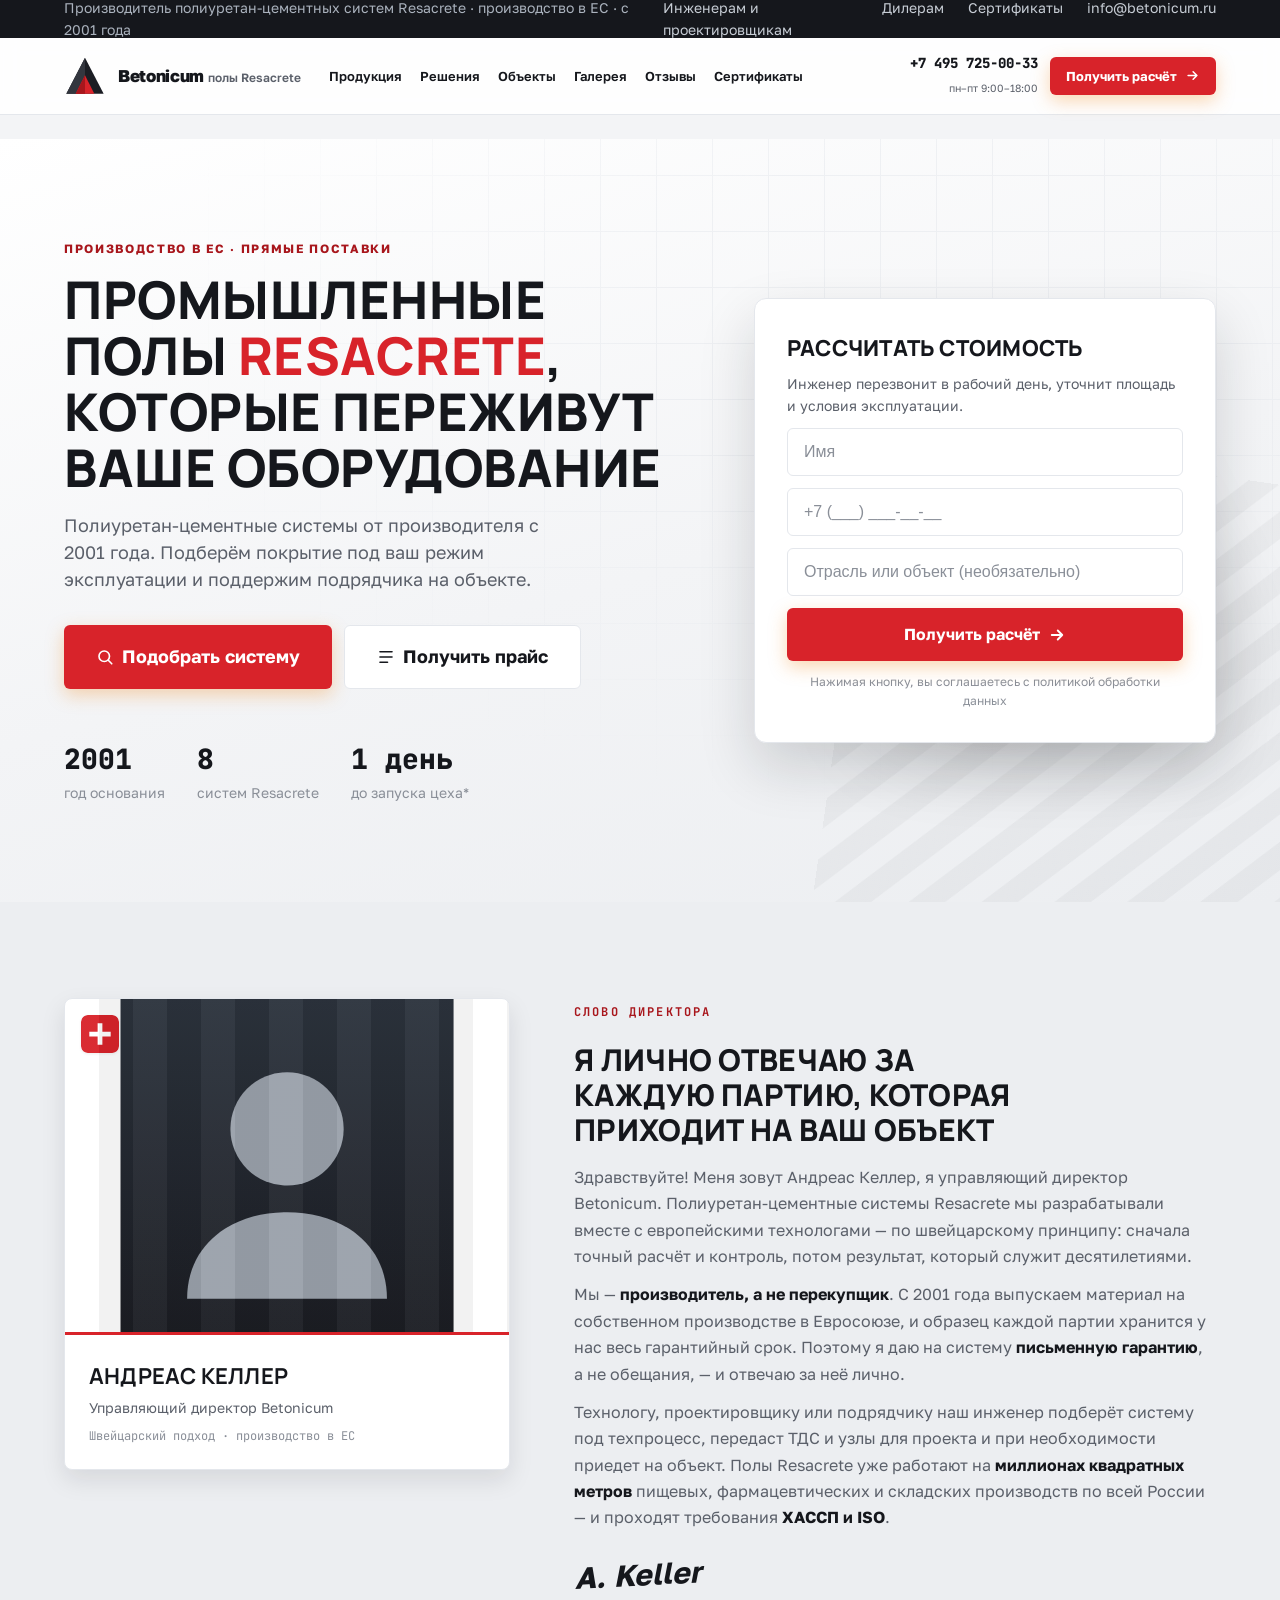
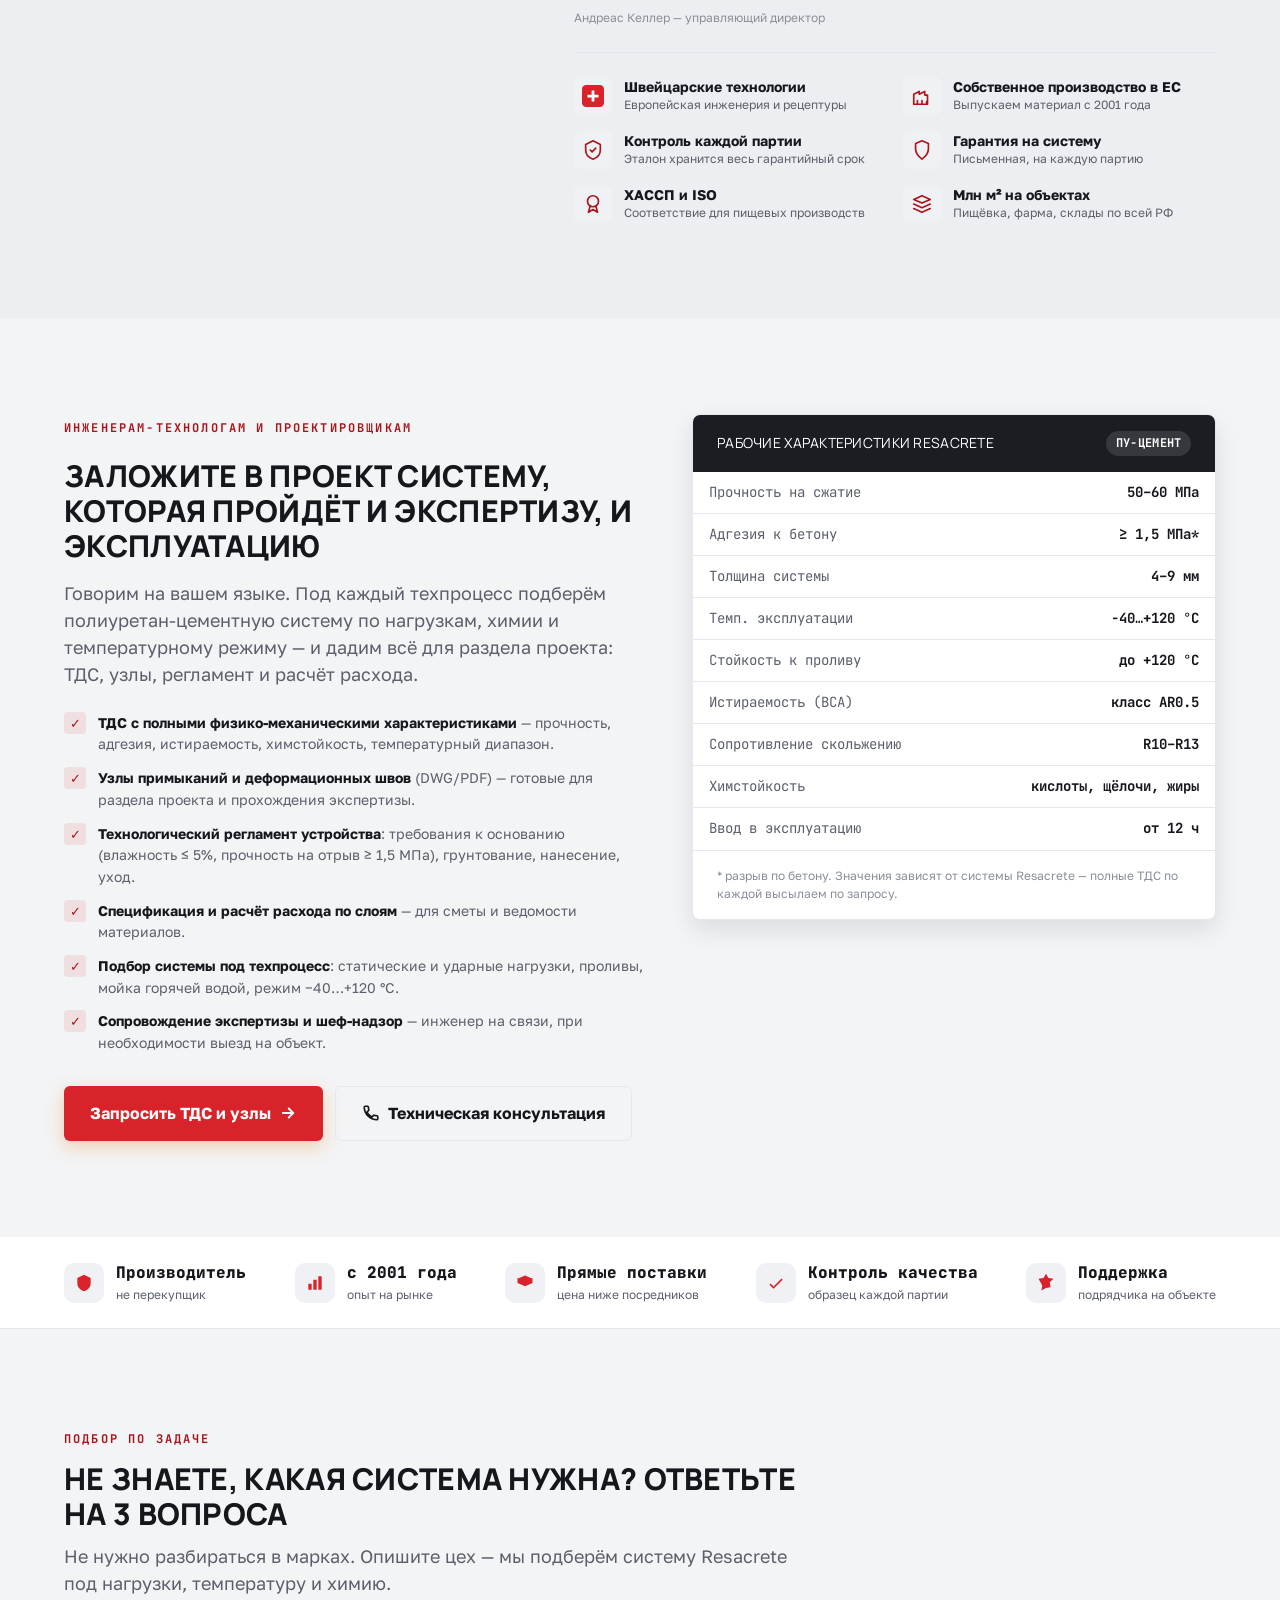
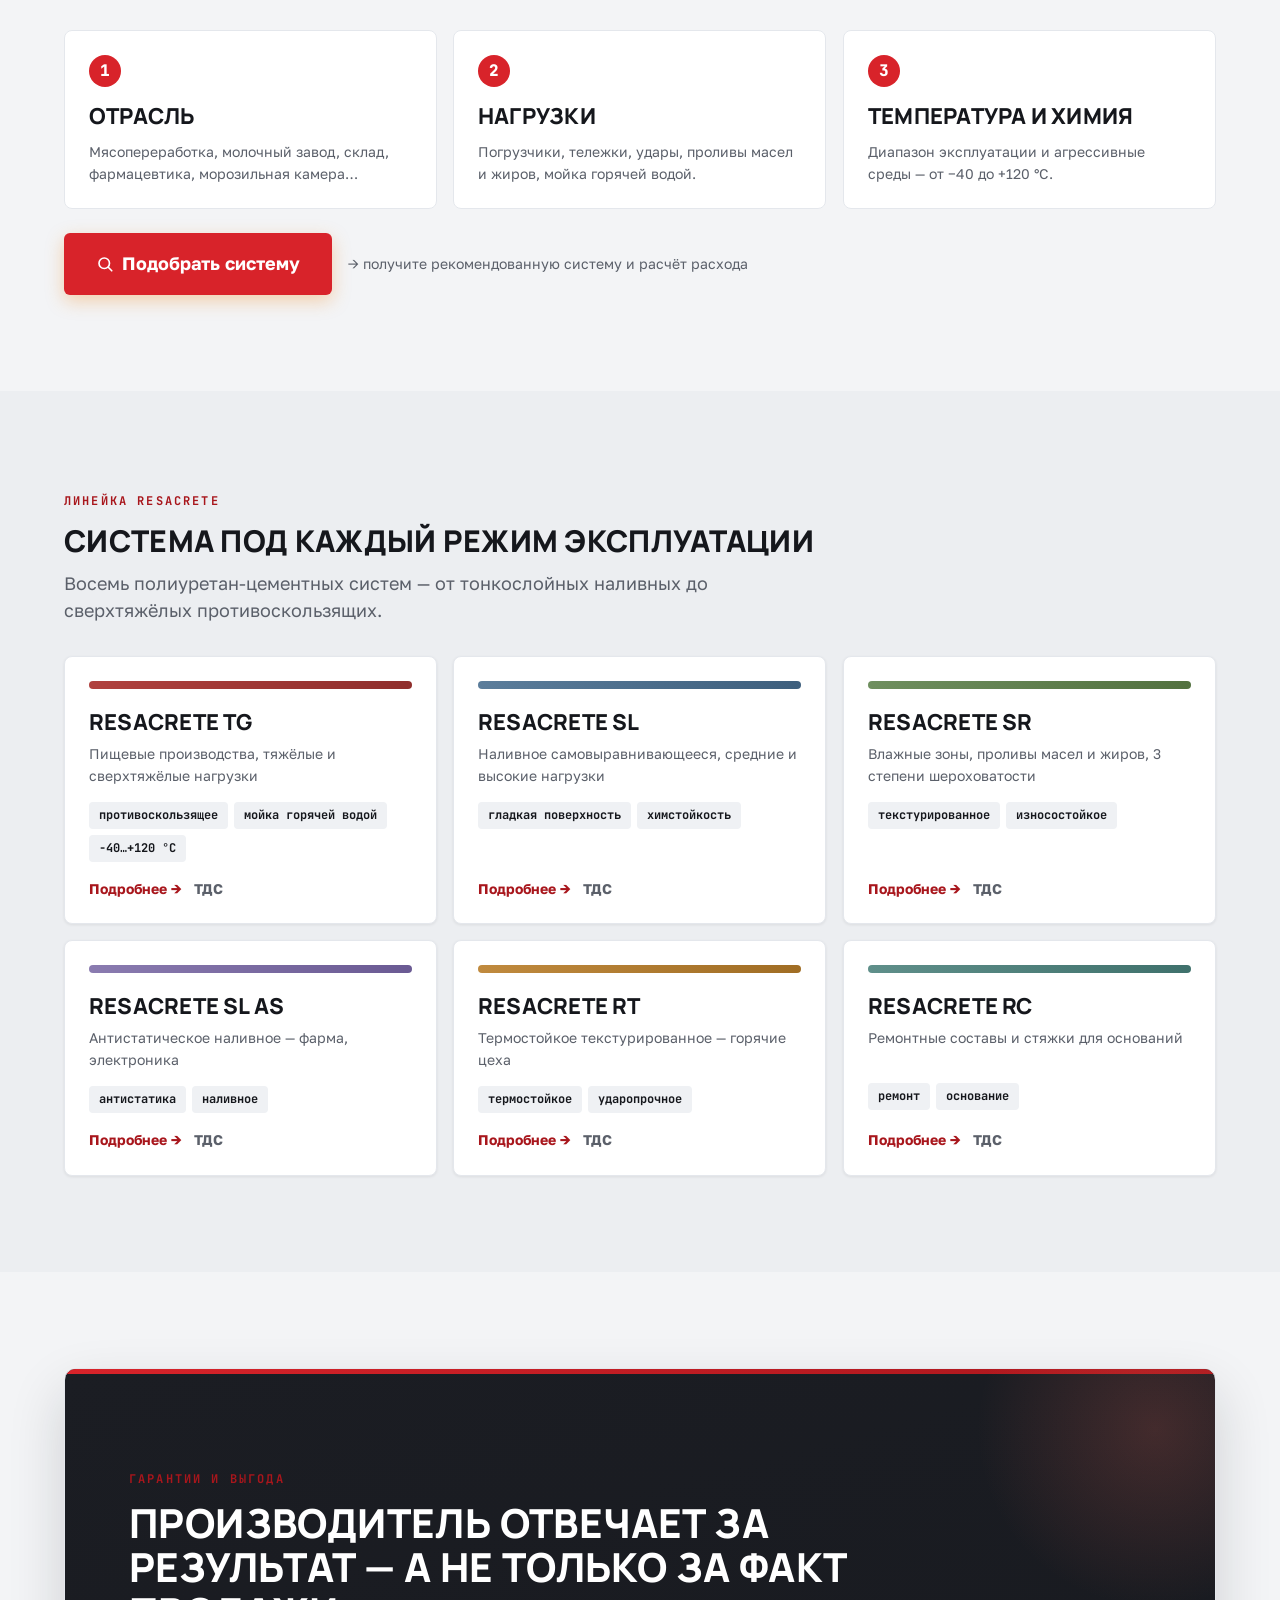
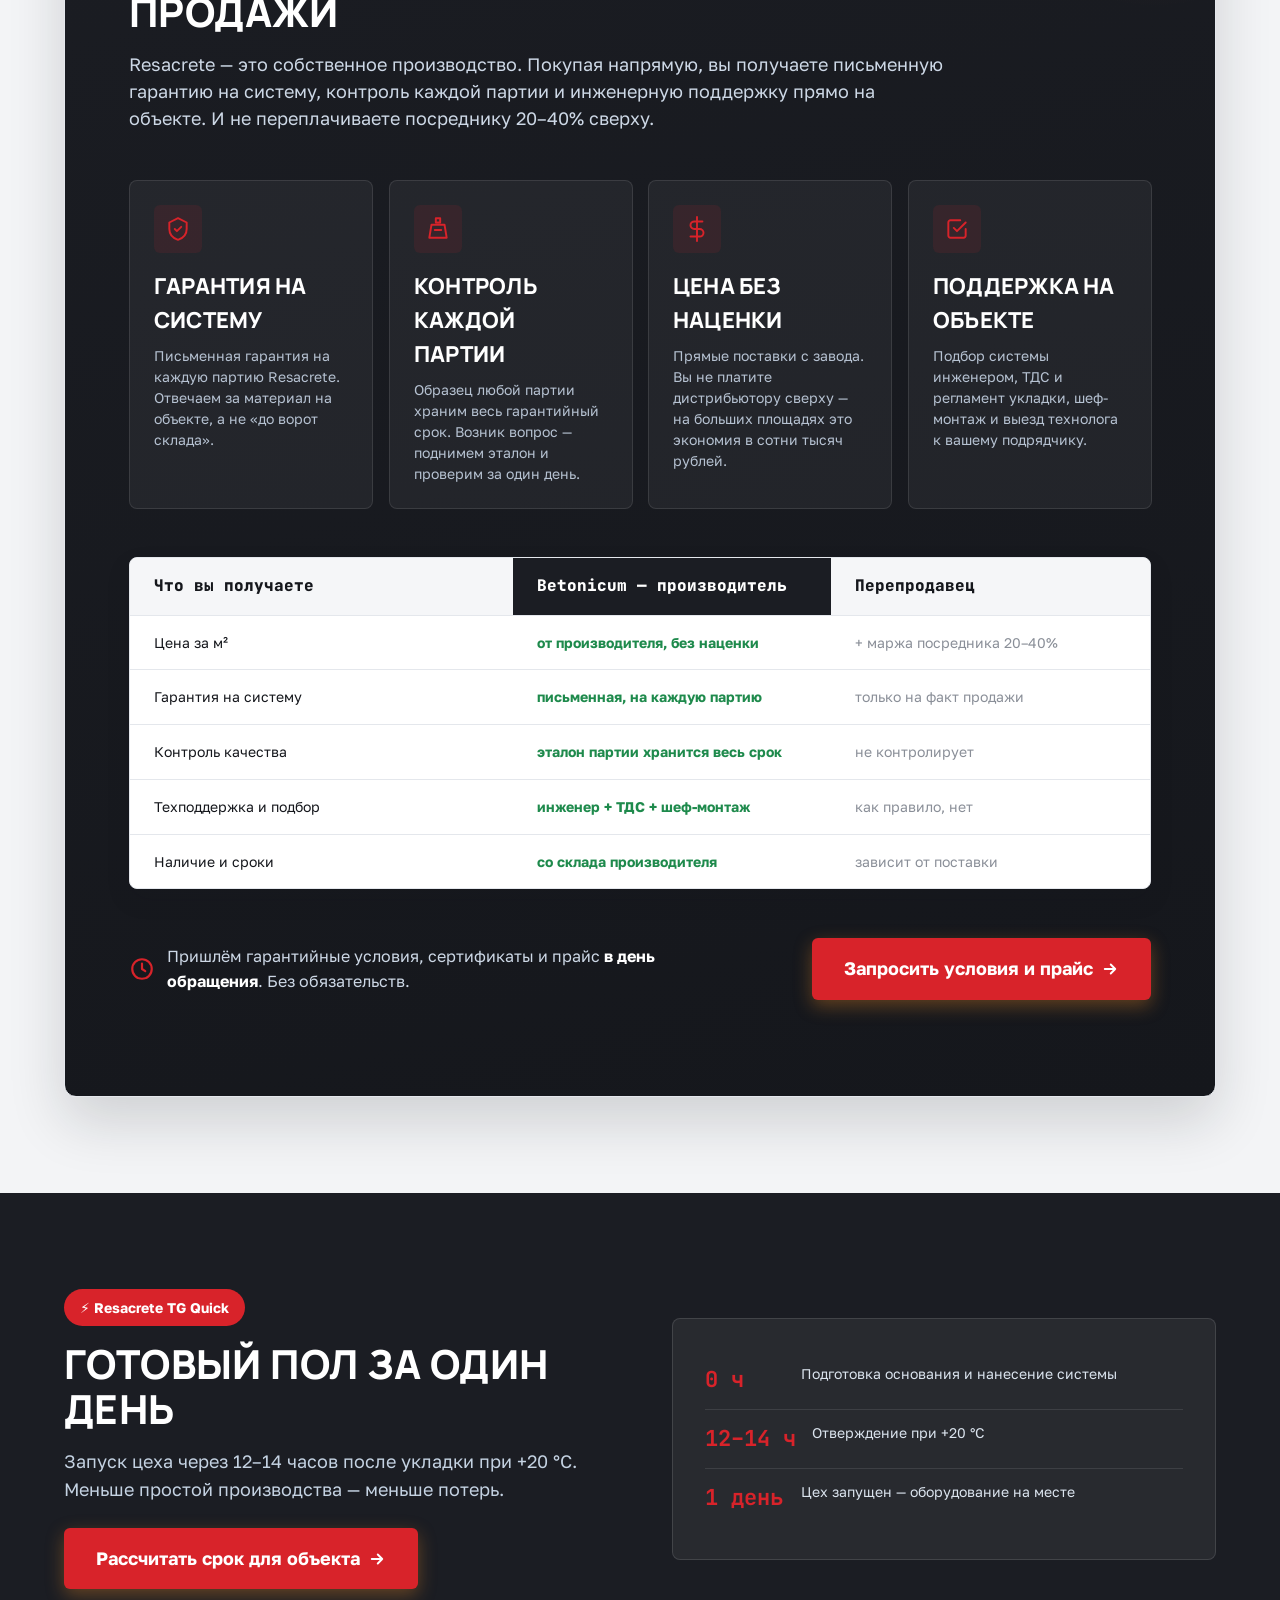
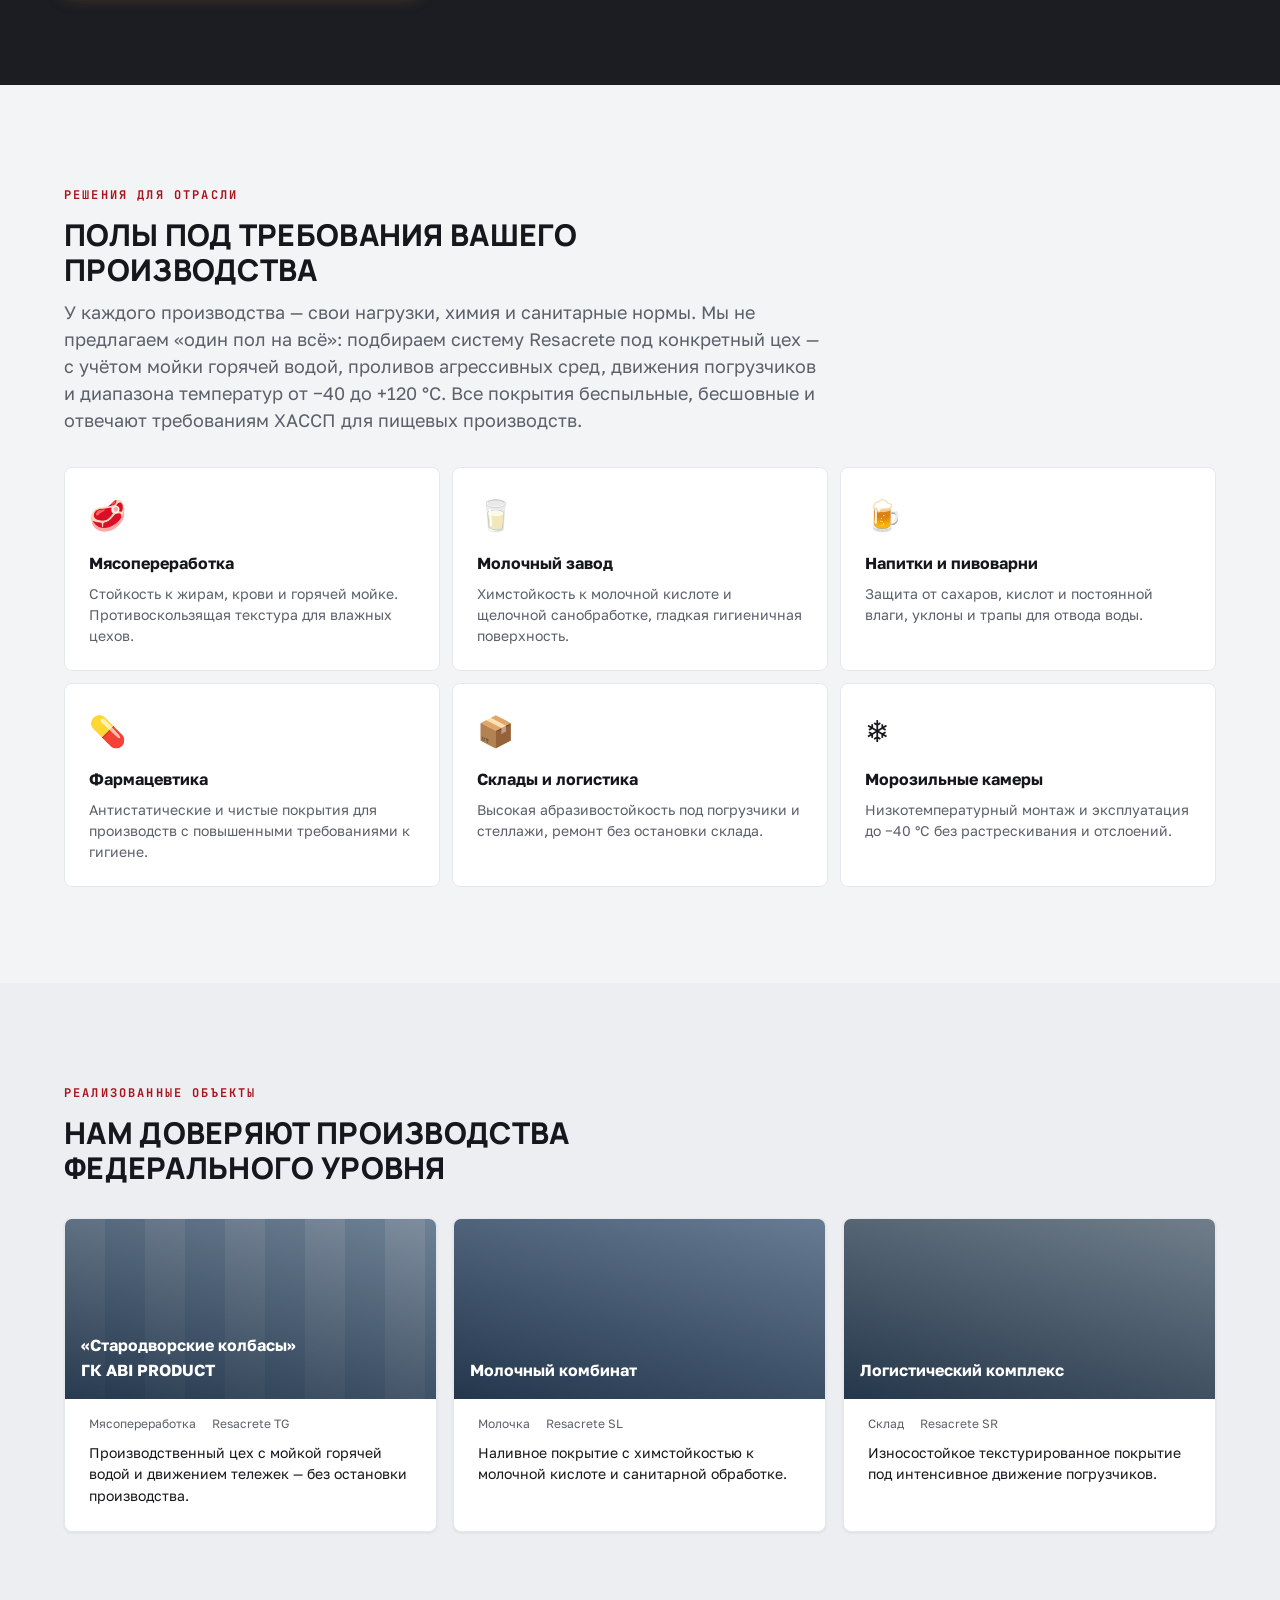
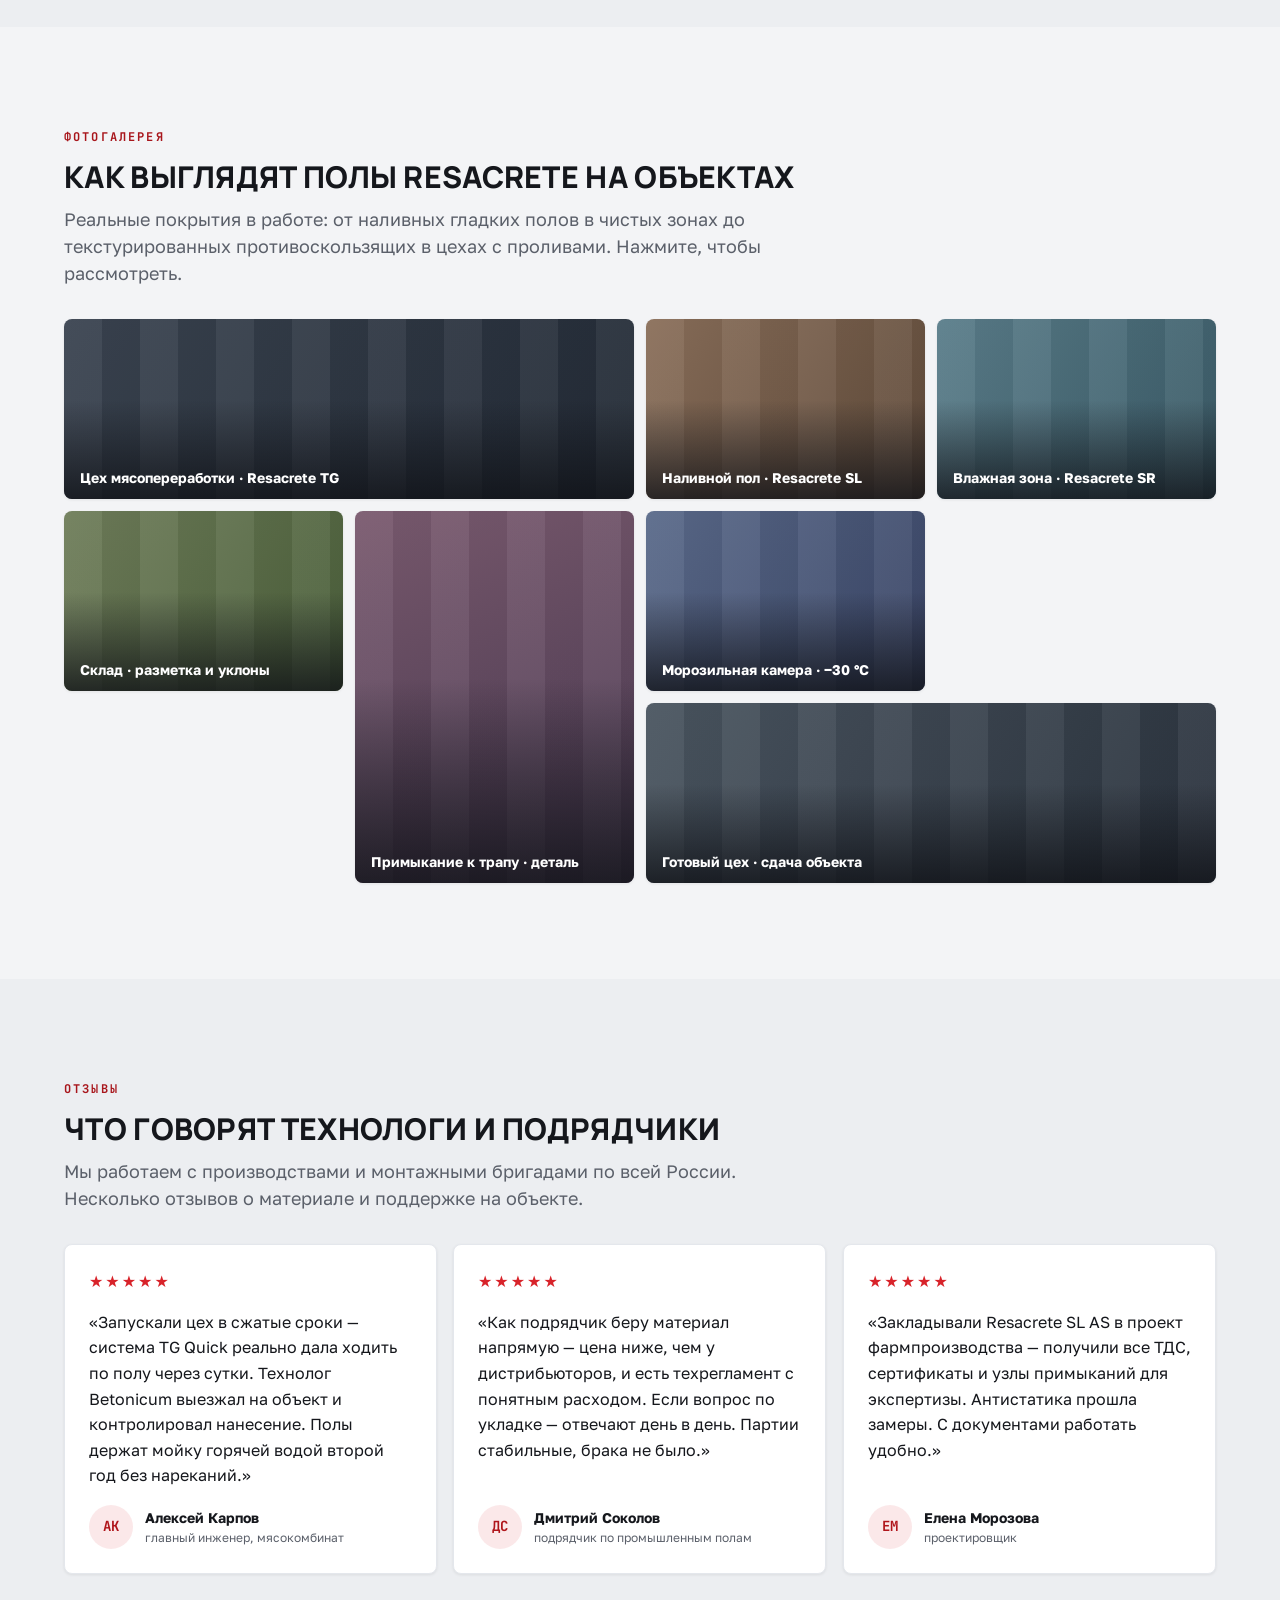
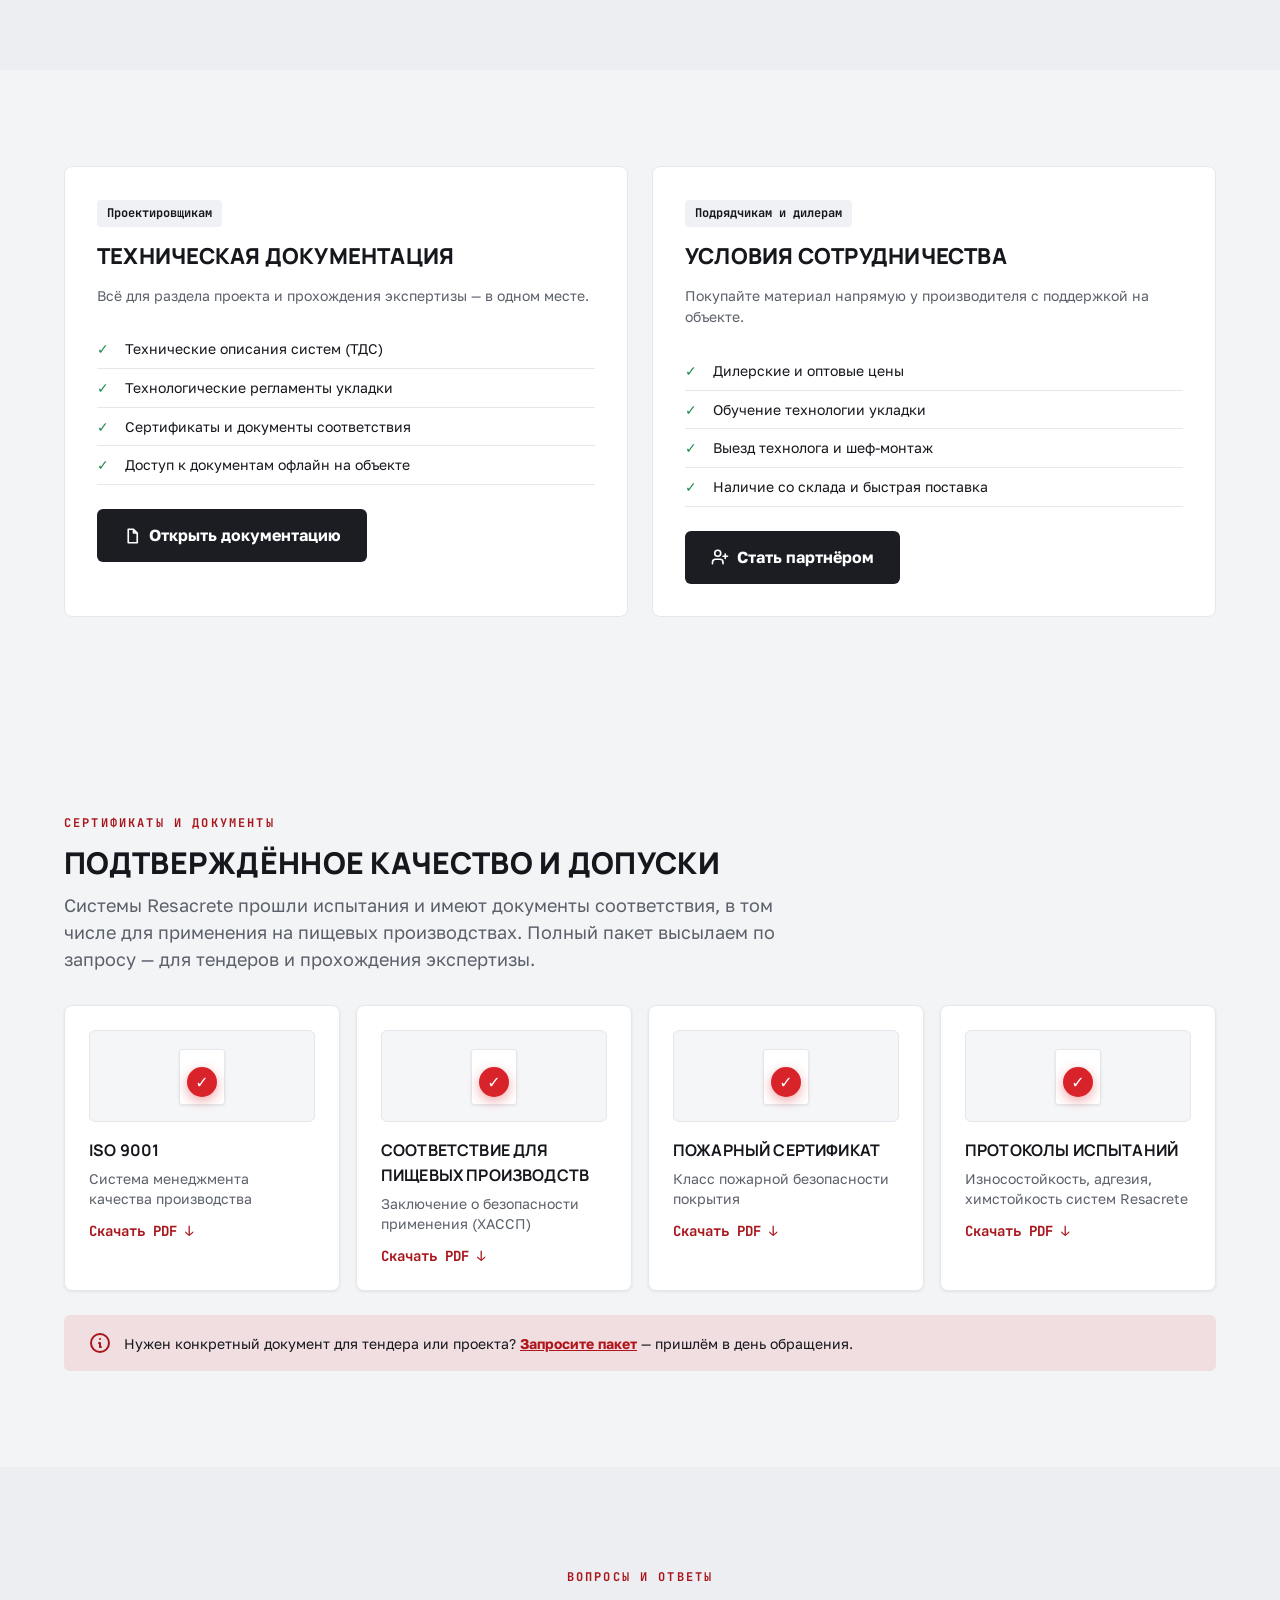
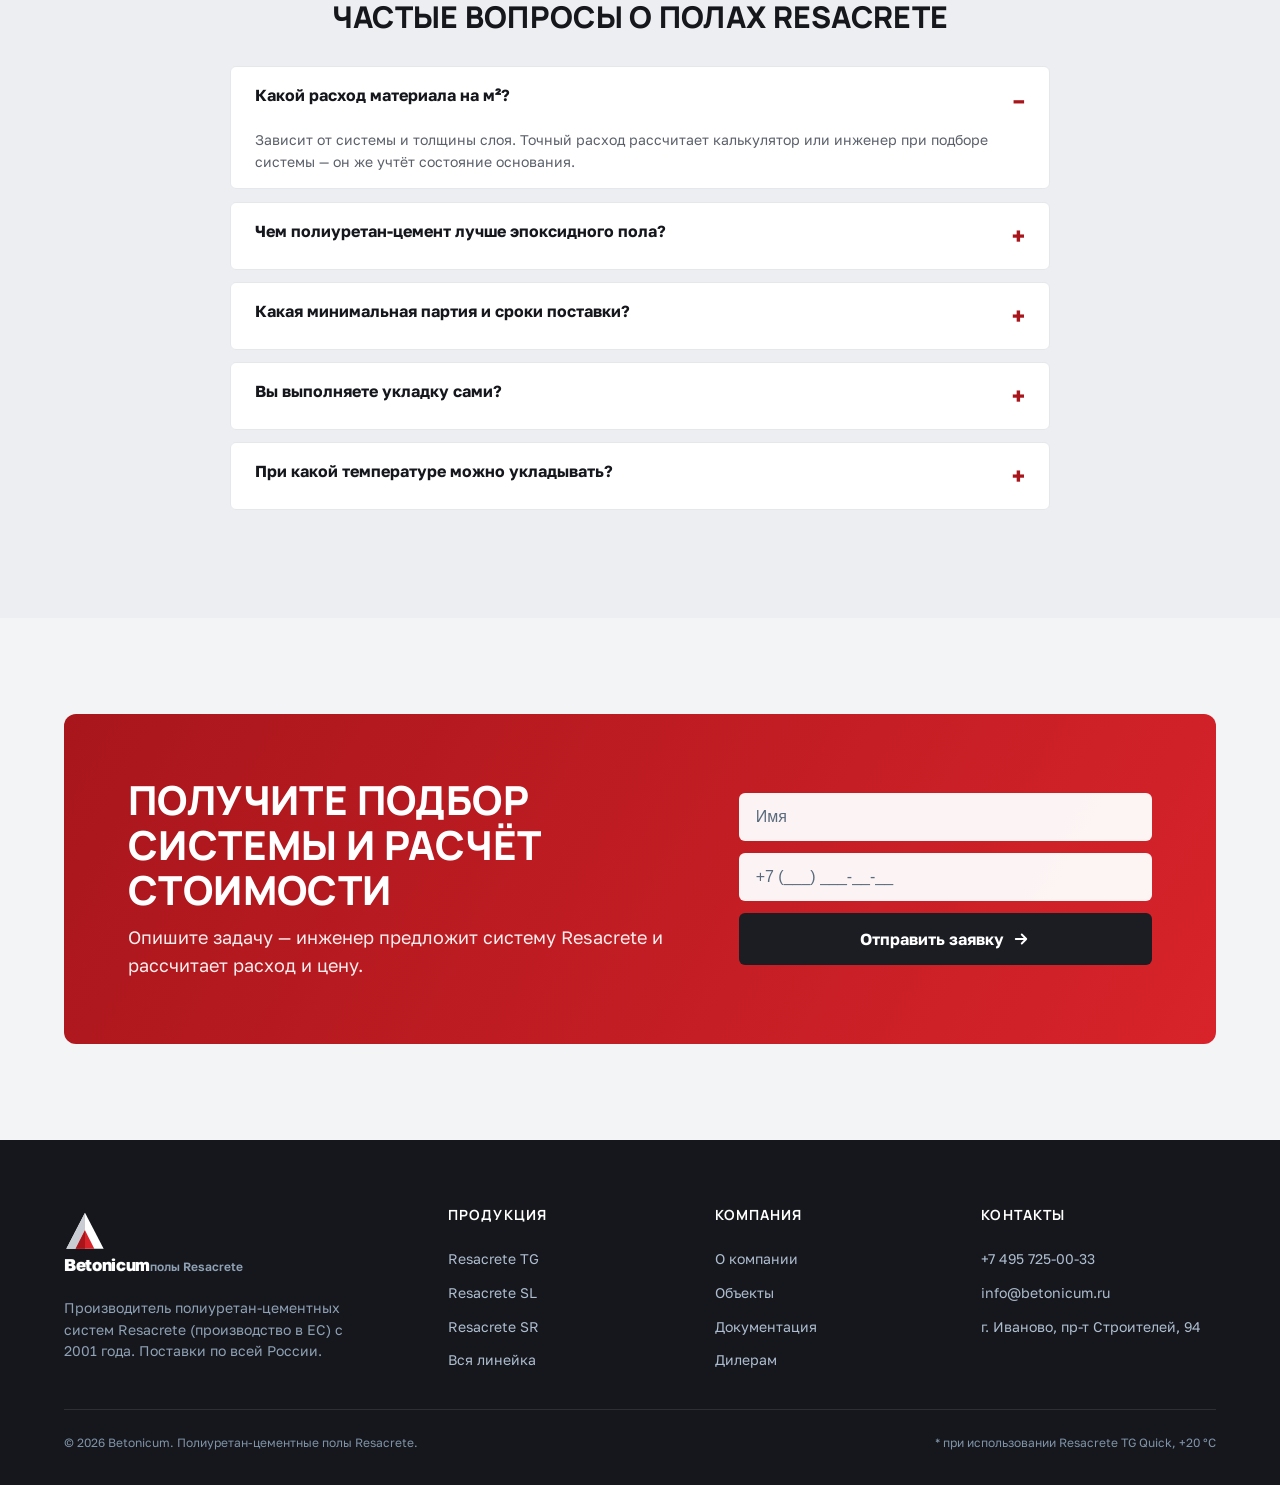
==== commit 09a28d0f: "Rebrand Resalux -> Resacrete and set production location to EU - rename product brand Resalux -> Res" ====
--- a/site/index.html
+++ b/site/index.html
@@ -4,14 +4,14 @@
 <meta charset="utf-8">
 <meta name="viewport" content="width=device-width, initial-scale=1">
 <!-- SEO по шаблону из docs/seo-analysis.md -->
-<title>Полиуретан-цементные полы Resalux от производителя — Betonicum</title>
-<meta name="description" content="Производим полиуретан-цементные системы Resalux с 2001 года. Прямые поставки, подбор системы под отрасль, готовый пол за один день. Техдокументация и поддержка подрядчика.">
+<title>Полиуретан-цементные полы Resacrete от производителя — Betonicum</title>
+<meta name="description" content="Производим полиуретан-цементные системы Resacrete с 2001 года. Прямые поставки, подбор системы под отрасль, готовый пол за один день. Техдокументация и поддержка подрядчика.">
 <link rel="preconnect" href="https://fonts.googleapis.com">
 <link rel="preconnect" href="https://fonts.gstatic.com" crossorigin>
 <link href="https://fonts.googleapis.com/css2?family=Manrope:wght@500;600;700;800&family=Golos+Text:wght@400;500;600;700&family=JetBrains+Mono:wght@500;700&display=swap" rel="stylesheet">
 <link rel="stylesheet" href="styles.css">
 <script type="application/ld+json">
-{"@context":"https://schema.org","@type":"Organization","name":"Betonicum","url":"https://betonicum.ru/","foundingDate":"2001","brand":{"@type":"Brand","name":"Resalux"},"contactPoint":{"@type":"ContactPoint","telephone":"+7-495-725-00-33","contactType":"sales","areaServed":"RU"}}
+{"@context":"https://schema.org","@type":"Organization","name":"Betonicum","url":"https://betonicum.ru/","foundingDate":"2001","brand":{"@type":"Brand","name":"Resacrete"},"contactPoint":{"@type":"ContactPoint","telephone":"+7-495-725-00-33","contactType":"sales","areaServed":"RU"}}
 </script>
 </head>
 <body>
@@ -19,7 +19,7 @@
 <!-- ===== TOPBAR ===== -->
 <div class="topbar">
   <div class="container">
-    <span>Производитель полиуретан-цементных систем Resalux · с 2001 года</span>
+    <span>Производитель полиуретан-цементных систем Resacrete · производство в ЕС · с 2001 года</span>
     <div class="topbar__links">
       <a href="#engineers">Инженерам и проектировщикам</a>
       <a href="#dealers">Дилерам</a>
@@ -41,7 +41,7 @@
       </svg>
       <span>
         <span class="brand__name">Betonicum</span>
-        <span class="brand__sub">полы Resalux</span>
+        <span class="brand__sub">полы Resacrete</span>
       </span>
     </a>
     <nav class="nav">
@@ -66,8 +66,8 @@
 <section class="hero">
   <div class="container">
     <div class="hero__text">
-      <span class="hero__overline">Собственное производство · прямые поставки</span>
-      <h1>Промышленные полы <em>Resalux</em>, которые переживут ваше оборудование</h1>
+      <span class="hero__overline">Производство в ЕС · прямые поставки</span>
+      <h1>Промышленные полы <em>Resacrete</em>, которые переживут ваше оборудование</h1>
       <p class="hero__lead">Полиуретан-цементные системы от производителя с 2001 года. Подберём покрытие под ваш режим эксплуатации и поддержим подрядчика на объекте.</p>
       <div class="hero__cta">
         <a class="btn btn--primary btn--lg" href="#wizard"><svg class="btn__ic btn__ic--spin" viewBox="0 0 24 24" fill="none" stroke="currentColor" stroke-width="2.2" stroke-linecap="round" stroke-linejoin="round"><circle cx="11" cy="11" r="7"/><path d="M21 21l-4.3-4.3"/></svg>Подобрать систему</a>
@@ -75,7 +75,7 @@
       </div>
       <div class="hero__facts">
         <div><b class="count" data-count="2001">2001</b><span>год основания</span></div>
-        <div><b class="count" data-count="8">8</b><span>систем Resalux</span></div>
+        <div><b class="count" data-count="8">8</b><span>систем Resacrete</span></div>
         <div><b>1 день</b><span>до запуска цеха*</span></div>
       </div>
     </div>
@@ -113,7 +113,7 @@
         <div class="director__plate">
           <b>Андреас Келлер</b>
           <span>Управляющий директор Betonicum</span>
-          <span class="director__loc">Швейцарский подход · производство в России</span>
+          <span class="director__loc">Швейцарский подход · производство в ЕС</span>
         </div>
       </div>
 
@@ -121,9 +121,9 @@
         <span class="overline">Слово директора</span>
         <h2 class="title">Я лично отвечаю за каждую партию, которая приходит на ваш объект</h2>
         <div class="director__text">
-          <p>Здравствуйте! Меня зовут Андреас Келлер, я управляющий директор Betonicum. Полиуретан-цементные системы Resalux мы разрабатывали вместе с европейскими технологами — по швейцарскому принципу: сначала точный расчёт и контроль, потом результат, который служит десятилетиями.</p>
-          <p>Мы — <b>производитель, а не перекупщик</b>. С 2001 года выпускаем материал на собственном производстве, и образец каждой партии хранится у нас весь гарантийный срок. Поэтому я даю на систему <b>письменную гарантию</b>, а не обещания, — и отвечаю за неё лично.</p>
-          <p>Технологу, проектировщику или подрядчику наш инженер подберёт систему под техпроцесс, передаст ТДС и узлы для проекта и при необходимости приедет на объект. Полы Resalux уже работают на <b>миллионах квадратных метров</b> пищевых, фармацевтических и складских производств по всей России — и проходят требования <b>ХАССП и ISO</b>.</p>
+          <p>Здравствуйте! Меня зовут Андреас Келлер, я управляющий директор Betonicum. Полиуретан-цементные системы Resacrete мы разрабатывали вместе с европейскими технологами — по швейцарскому принципу: сначала точный расчёт и контроль, потом результат, который служит десятилетиями.</p>
+          <p>Мы — <b>производитель, а не перекупщик</b>. С 2001 года выпускаем материал на собственном производстве в Евросоюзе, и образец каждой партии хранится у нас весь гарантийный срок. Поэтому я даю на систему <b>письменную гарантию</b>, а не обещания, — и отвечаю за неё лично.</p>
+          <p>Технологу, проектировщику или подрядчику наш инженер подберёт систему под техпроцесс, передаст ТДС и узлы для проекта и при необходимости приедет на объект. Полы Resacrete уже работают на <b>миллионах квадратных метров</b> пищевых, фармацевтических и складских производств по всей России — и проходят требования <b>ХАССП и ISO</b>.</p>
         </div>
         <div class="director__sign">
           <span class="director__signname">A. Keller</span>
@@ -137,7 +137,7 @@
           </li>
           <li>
             <span class="director__tic"><svg viewBox="0 0 24 24" fill="none" stroke="currentColor" stroke-width="1.8" stroke-linecap="round" stroke-linejoin="round"><path d="M3 21V10l6-3v3l6-3v4h3v10z"/><path d="M7 21v-4M12 21v-4M17 21v-3"/></svg></span>
-            <span><b>Собственное производство</b>Выпускаем материал с 2001 года</span>
+            <span><b>Собственное производство в ЕС</b>Выпускаем материал с 2001 года</span>
           </li>
           <li>
             <span class="director__tic"><svg viewBox="0 0 24 24" fill="none" stroke="currentColor" stroke-width="1.8" stroke-linecap="round" stroke-linejoin="round"><path d="M12 2l8 4v6c0 5-3.4 8.5-8 10-4.6-1.5-8-5-8-10V6z"/><path d="M9 12l2 2 4-4"/></svg></span>
@@ -185,7 +185,7 @@
 
       <aside class="eng__spec" data-reveal="right">
         <div class="eng__spec-head">
-          <span>Рабочие характеристики Resalux</span>
+          <span>Рабочие характеристики Resacrete</span>
           <span class="badge badge--neutral">ПУ-цемент</span>
         </div>
         <table class="spec">
@@ -201,7 +201,7 @@
             <tr><td>Ввод в эксплуатацию</td><td>от 12 ч</td></tr>
           </tbody>
         </table>
-        <p class="eng__note">* разрыв по бетону. Значения зависят от системы Resalux — полные ТДС по каждой высылаем по запросу.</p>
+        <p class="eng__note">* разрыв по бетону. Значения зависят от системы Resacrete — полные ТДС по каждой высылаем по запросу.</p>
       </aside>
     </div>
   </div>
@@ -239,7 +239,7 @@
     <div class="sec-head">
       <span class="overline">Подбор по задаче</span>
       <h2 class="title">Не знаете, какая система нужна? Ответьте на 3 вопроса</h2>
-      <p>Не нужно разбираться в марках. Опишите цех — мы подберём систему Resalux под нагрузки, температуру и химию.</p>
+      <p>Не нужно разбираться в марках. Опишите цех — мы подберём систему Resacrete под нагрузки, температуру и химию.</p>
     </div>
     <div class="wizard">
       <div class="wizard__step">
@@ -269,49 +269,49 @@
 <section class="section section--concrete" id="systems">
   <div class="container">
     <div class="sec-head">
-      <span class="overline">Линейка Resalux</span>
+      <span class="overline">Линейка Resacrete</span>
       <h2 class="title">Система под каждый режим эксплуатации</h2>
       <p>Восемь полиуретан-цементных систем — от тонкослойных наливных до сверхтяжёлых противоскользящих.</p>
     </div>
     <div class="sys-grid">
       <article class="card card--hover sys">
         <div class="sys__swatch" style="background:linear-gradient(90deg,#b0413e,#8f2e2c)"></div>
-        <h3>Resalux TG</h3>
+        <h3>Resacrete TG</h3>
         <div class="sys__for">Пищевые производства, тяжёлые и сверхтяжёлые нагрузки</div>
         <div class="sys__tags"><span class="tag">противоскользящее</span><span class="tag">мойка горячей водой</span><span class="tag">−40…+120 °C</span></div>
         <div class="sys__foot"><a href="/resalux-tg/">Подробнее →</a><a class="doc" href="#">ТДС</a></div>
       </article>
       <article class="card card--hover sys">
         <div class="sys__swatch" style="background:linear-gradient(90deg,#5b7d9b,#3e5f7d)"></div>
-        <h3>Resalux SL</h3>
+        <h3>Resacrete SL</h3>
         <div class="sys__for">Наливное самовыравнивающееся, средние и высокие нагрузки</div>
         <div class="sys__tags"><span class="tag">гладкая поверхность</span><span class="tag">химстойкость</span></div>
         <div class="sys__foot"><a href="/resalux-sl/">Подробнее →</a><a class="doc" href="#">ТДС</a></div>
       </article>
       <article class="card card--hover sys">
         <div class="sys__swatch" style="background:linear-gradient(90deg,#6f8f5f,#52713f)"></div>
-        <h3>Resalux SR</h3>
+        <h3>Resacrete SR</h3>
         <div class="sys__for">Влажные зоны, проливы масел и жиров, 3 степени шероховатости</div>
         <div class="sys__tags"><span class="tag">текстурированное</span><span class="tag">износостойкое</span></div>
         <div class="sys__foot"><a href="/resalux-sr/">Подробнее →</a><a class="doc" href="#">ТДС</a></div>
       </article>
       <article class="card card--hover sys">
         <div class="sys__swatch" style="background:linear-gradient(90deg,#8a7bb0,#6a5a93)"></div>
-        <h3>Resalux SL AS</h3>
+        <h3>Resacrete SL AS</h3>
         <div class="sys__for">Антистатическое наливное — фарма, электроника</div>
         <div class="sys__tags"><span class="tag">антистатика</span><span class="tag">наливное</span></div>
         <div class="sys__foot"><a href="/resalux-sl-as/">Подробнее →</a><a class="doc" href="#">ТДС</a></div>
       </article>
       <article class="card card--hover sys">
         <div class="sys__swatch" style="background:linear-gradient(90deg,#c08a3e,#a06d24)"></div>
-        <h3>Resalux RT</h3>
+        <h3>Resacrete RT</h3>
         <div class="sys__for">Термостойкое текстурированное — горячие цеха</div>
         <div class="sys__tags"><span class="tag">термостойкое</span><span class="tag">ударопрочное</span></div>
         <div class="sys__foot"><a href="/resalux-rt/">Подробнее →</a><a class="doc" href="#">ТДС</a></div>
       </article>
       <article class="card card--hover sys">
         <div class="sys__swatch" style="background:linear-gradient(90deg,#5f8f8a,#3f716c)"></div>
-        <h3>Resalux RC</h3>
+        <h3>Resacrete RC</h3>
         <div class="sys__for">Ремонтные составы и стяжки для оснований</div>
         <div class="sys__tags"><span class="tag">ремонт</span><span class="tag">основание</span></div>
         <div class="sys__foot"><a href="/resalux-rc/">Подробнее →</a><a class="doc" href="#">ТДС</a></div>
@@ -327,14 +327,14 @@
       <div class="guarantee__head">
         <span class="overline">Гарантии и выгода</span>
         <h2 class="title">Производитель отвечает за результат — а не только за факт продажи</h2>
-        <p class="guarantee__lead">Resalux — это собственное производство. Покупая напрямую, вы получаете письменную гарантию на систему, контроль каждой партии и инженерную поддержку прямо на объекте. И не переплачиваете посреднику 20–40% сверху.</p>
+        <p class="guarantee__lead">Resacrete — это собственное производство. Покупая напрямую, вы получаете письменную гарантию на систему, контроль каждой партии и инженерную поддержку прямо на объекте. И не переплачиваете посреднику 20–40% сверху.</p>
       </div>
 
       <div class="guarantee__cards">
         <div class="guarantee__card">
           <div class="guarantee__ic"><svg viewBox="0 0 24 24" fill="none" stroke="currentColor" stroke-width="1.8" stroke-linecap="round" stroke-linejoin="round"><path d="M12 2l8 4v6c0 5-3.4 8.5-8 10-4.6-1.5-8-5-8-10V6l8-4z"/><path d="M9 12l2 2 4-4"/></svg></div>
           <h3>Гарантия на систему</h3>
-          <p>Письменная гарантия на каждую партию Resalux. Отвечаем за материал на объекте, а не «до ворот склада».</p>
+          <p>Письменная гарантия на каждую партию Resacrete. Отвечаем за материал на объекте, а не «до ворот склада».</p>
         </div>
         <div class="guarantee__card">
           <div class="guarantee__ic"><svg viewBox="0 0 24 24" fill="none" stroke="currentColor" stroke-width="1.8" stroke-linecap="round" stroke-linejoin="round"><path d="M10 2h4v4h-4zM6 8h12l2 12H4zM9 13h6"/></svg></div>
@@ -402,7 +402,7 @@
   <div class="container">
     <div class="oneday">
       <div>
-        <span class="oneday__badge">⚡ Resalux TG Quick</span>
+        <span class="oneday__badge">⚡ Resacrete TG Quick</span>
         <h2>Готовый пол за один день</h2>
         <p>Запуск цеха через 12–14 часов после укладки при +20 °C. Меньше простой производства — меньше потерь.</p>
         <a class="btn btn--primary btn--lg" href="#quote" style="margin-top:var(--sp-5)">Рассчитать срок для объекта<svg class="btn__ic btn__ic--arrow" viewBox="0 0 24 24" fill="none" stroke="currentColor" stroke-width="2.5" stroke-linecap="round" stroke-linejoin="round"><path d="M5 12h14M13 6l6 6-6 6"/></svg></a>
@@ -422,7 +422,7 @@
     <div class="sec-head">
       <span class="overline">Решения для отрасли</span>
       <h2 class="title">Полы под требования вашего производства</h2>
-      <p>У каждого производства — свои нагрузки, химия и санитарные нормы. Мы не предлагаем «один пол на всё»: подбираем систему Resalux под конкретный цех — с учётом мойки горячей водой, проливов агрессивных сред, движения погрузчиков и диапазона температур от −40 до +120 °C. Все покрытия беспыльные, бесшовные и отвечают требованиям ХАССП для пищевых производств.</p>
+      <p>У каждого производства — свои нагрузки, химия и санитарные нормы. Мы не предлагаем «один пол на всё»: подбираем систему Resacrete под конкретный цех — с учётом мойки горячей водой, проливов агрессивных сред, движения погрузчиков и диапазона температур от −40 до +120 °C. Все покрытия беспыльные, бесшовные и отвечают требованиям ХАССП для пищевых производств.</p>
     </div>
     <div class="ind-grid">
       <a class="ind" href="/resheniya/myasopererabotka/">
@@ -470,21 +470,21 @@
       <article class="case">
         <div class="case__photo" style="background:linear-gradient(15deg,rgba(15,34,56,.82),rgba(15,34,56,.2)),repeating-linear-gradient(90deg,#9aa9b8 0 40px,#869aad 40px 80px)"><b>«Стародворские колбасы»<br>ГК ABI PRODUCT</b></div>
         <div class="case__body">
-          <div class="case__meta"><span>Мясопереработка</span><span>Resalux TG</span></div>
+          <div class="case__meta"><span>Мясопереработка</span><span>Resacrete TG</span></div>
           <p>Производственный цех с мойкой горячей водой и движением тележек — без остановки производства.</p>
         </div>
       </article>
       <article class="case">
         <div class="case__photo" style="background:linear-gradient(15deg,rgba(15,34,56,.82),rgba(15,34,56,.2)),#7d92a9"><b>Молочный комбинат</b></div>
         <div class="case__body">
-          <div class="case__meta"><span>Молочка</span><span>Resalux SL</span></div>
+          <div class="case__meta"><span>Молочка</span><span>Resacrete SL</span></div>
           <p>Наливное покрытие с химстойкостью к молочной кислоте и санитарной обработке.</p>
         </div>
       </article>
       <article class="case">
         <div class="case__photo" style="background:linear-gradient(15deg,rgba(15,34,56,.82),rgba(15,34,56,.2)),#88959f"><b>Логистический комплекс</b></div>
         <div class="case__body">
-          <div class="case__meta"><span>Склад</span><span>Resalux SR</span></div>
+          <div class="case__meta"><span>Склад</span><span>Resacrete SR</span></div>
           <p>Износостойкое текстурированное покрытие под интенсивное движение погрузчиков.</p>
         </div>
       </article>
@@ -497,18 +497,18 @@
   <div class="container">
     <div class="sec-head">
       <span class="overline">Фотогалерея</span>
-      <h2 class="title">Как выглядят полы Resalux на объектах</h2>
+      <h2 class="title">Как выглядят полы Resacrete на объектах</h2>
       <p>Реальные покрытия в работе: от наливных гладких полов в чистых зонах до текстурированных противоскользящих в цехах с проливами. Нажмите, чтобы рассмотреть.</p>
     </div>
     <div class="gallery">
       <a class="gallery__item gallery__item--wide" style="--g:linear-gradient(120deg,#3a4350,#222a35)">
-        <span class="gallery__cap">Цех мясопереработки · Resalux TG</span>
+        <span class="gallery__cap">Цех мясопереработки · Resacrete TG</span>
       </a>
       <a class="gallery__item" style="--g:linear-gradient(120deg,#8a6f5a,#5f4a3a)">
-        <span class="gallery__cap">Наливной пол · Resalux SL</span>
+        <span class="gallery__cap">Наливной пол · Resacrete SL</span>
       </a>
       <a class="gallery__item" style="--g:linear-gradient(120deg,#5a7d8a,#3a5a66)">
-        <span class="gallery__cap">Влажная зона · Resalux SR</span>
+        <span class="gallery__cap">Влажная зона · Resacrete SR</span>
       </a>
       <a class="gallery__item" style="--g:linear-gradient(120deg,#6f7d5a,#4a5f3a)">
         <span class="gallery__cap">Склад · разметка и уклоны</span>
@@ -553,7 +553,7 @@
       </figure>
       <figure class="review">
         <div class="review__stars">★★★★★</div>
-        <blockquote>«Закладывали Resalux SL AS в проект фармпроизводства — получили все ТДС, сертификаты и узлы примыканий для экспертизы. Антистатика прошла замеры. С документами работать удобно.»</blockquote>
+        <blockquote>«Закладывали Resacrete SL AS в проект фармпроизводства — получили все ТДС, сертификаты и узлы примыканий для экспертизы. Антистатика прошла замеры. С документами работать удобно.»</blockquote>
         <figcaption class="review__author">
           <span class="review__avatar">ЕМ</span>
           <span><b>Елена Морозова</b><span>проектировщик</span></span>
@@ -601,7 +601,7 @@
     <div class="sec-head">
       <span class="overline">Сертификаты и документы</span>
       <h2 class="title">Подтверждённое качество и допуски</h2>
-      <p>Системы Resalux прошли испытания и имеют документы соответствия, в том числе для применения на пищевых производствах. Полный пакет высылаем по запросу — для тендеров и прохождения экспертизы.</p>
+      <p>Системы Resacrete прошли испытания и имеют документы соответствия, в том числе для применения на пищевых производствах. Полный пакет высылаем по запросу — для тендеров и прохождения экспертизы.</p>
     </div>
     <div class="certs">
       <a class="cert">
@@ -618,7 +618,7 @@
       </a>
       <a class="cert">
         <div class="cert__doc"><span class="cert__seal">✓</span></div>
-        <div class="cert__body"><b>Протоколы испытаний</b><span>Износостойкость, адгезия, химстойкость систем Resalux</span><span class="cert__dl">Скачать PDF ↓</span></div>
+        <div class="cert__body"><b>Протоколы испытаний</b><span>Износостойкость, адгезия, химстойкость систем Resacrete</span><span class="cert__dl">Скачать PDF ↓</span></div>
       </a>
     </div>
     <div class="certs__note">
@@ -633,14 +633,14 @@
   <div class="container">
     <div class="sec-head" style="margin-left:auto;margin-right:auto;text-align:center">
       <span class="overline">Вопросы и ответы</span>
-      <h2 class="title">Частые вопросы о полах Resalux</h2>
+      <h2 class="title">Частые вопросы о полах Resacrete</h2>
     </div>
     <div class="faq">
       <details class="faq__item" open><summary>Какой расход материала на м²?</summary><p>Зависит от системы и толщины слоя. Точный расход рассчитает калькулятор или инженер при подборе системы — он же учтёт состояние основания.</p></details>
       <details class="faq__item"><summary>Чем полиуретан-цемент лучше эпоксидного пола?</summary><p>ПУ-цемент эластичнее, лучше держит удары, вибрации и перепады температур, выдерживает мойку горячей водой и агрессивные среды пищевых производств.</p></details>
       <details class="faq__item"><summary>Какая минимальная партия и сроки поставки?</summary><p>Поставляем со склада производителя; условия по партии и срокам уточняются при заявке в зависимости от системы и объёма.</p></details>
       <details class="faq__item"><summary>Вы выполняете укладку сами?</summary><p>Мы производим материал. Укладку ведут проверенные подрядчики при нашей технической поддержке — выезд технолога, регламенты, шеф-монтаж.</p></details>
-      <details class="faq__item"><summary>При какой температуре можно укладывать?</summary><p>Системы Resalux рассчитаны на широкий диапазон, включая низкотемпературный монтаж для морозильных камер. Подберём систему под ваши условия.</p></details>
+      <details class="faq__item"><summary>При какой температуре можно укладывать?</summary><p>Системы Resacrete рассчитаны на широкий диапазон, включая низкотемпературный монтаж для морозильных камер. Подберём систему под ваши условия.</p></details>
     </div>
   </div>
 </section>
@@ -651,7 +651,7 @@
     <div class="cta-band">
       <div>
         <h2>Получите подбор системы и расчёт стоимости</h2>
-        <p>Опишите задачу — инженер предложит систему Resalux и рассчитает расход и цену.</p>
+        <p>Опишите задачу — инженер предложит систему Resacrete и рассчитает расход и цену.</p>
       </div>
       <form>
         <input class="field" type="text" placeholder="Имя">
@@ -669,15 +669,15 @@
       <div class="footer__brand">
         <a class="brand" href="/">
           <svg class="brand__mark" viewBox="420 235 360 345" aria-hidden="true"><path d="M600 250 L760 560 L440 560 Z" fill="#ffffff"/><path d="M600 250 L600 560 L440 560 Z" fill="#C9CCD2"/><path d="M600 400 L680 560 L520 560 Z" fill="#D8232A"/><path d="M600 400 L600 560 L520 560 Z" fill="#A8161C"/></svg>
-          <span><span class="brand__name" style="color:#fff">Betonicum</span><span class="brand__sub" style="color:#8fa1b5">полы Resalux</span></span>
+          <span><span class="brand__name" style="color:#fff">Betonicum</span><span class="brand__sub" style="color:#8fa1b5">полы Resacrete</span></span>
         </a>
-        <p>Производитель полиуретан-цементных систем Resalux с 2001 года. Прямые поставки по всей России.</p>
+        <p>Производитель полиуретан-цементных систем Resacrete (производство в ЕС) с 2001 года. Поставки по всей России.</p>
       </div>
       <div>
         <h4>Продукция</h4>
-        <a href="/resalux-tg/">Resalux TG</a>
-        <a href="/resalux-sl/">Resalux SL</a>
-        <a href="/resalux-sr/">Resalux SR</a>
+        <a href="/resalux-tg/">Resacrete TG</a>
+        <a href="/resalux-sl/">Resacrete SL</a>
+        <a href="/resalux-sr/">Resacrete SR</a>
         <a href="/products/">Вся линейка</a>
       </div>
       <div>
@@ -695,8 +695,8 @@
       </div>
     </div>
     <div class="footer__bottom">
-      <span>© 2026 Betonicum. Полиуретан-цементные полы Resalux.</span>
-      <span>* при использовании Resalux TG Quick, +20 °C</span>
+      <span>© 2026 Betonicum. Полиуретан-цементные полы Resacrete.</span>
+      <span>* при использовании Resacrete TG Quick, +20 °C</span>
     </div>
   </div>
 </footer>
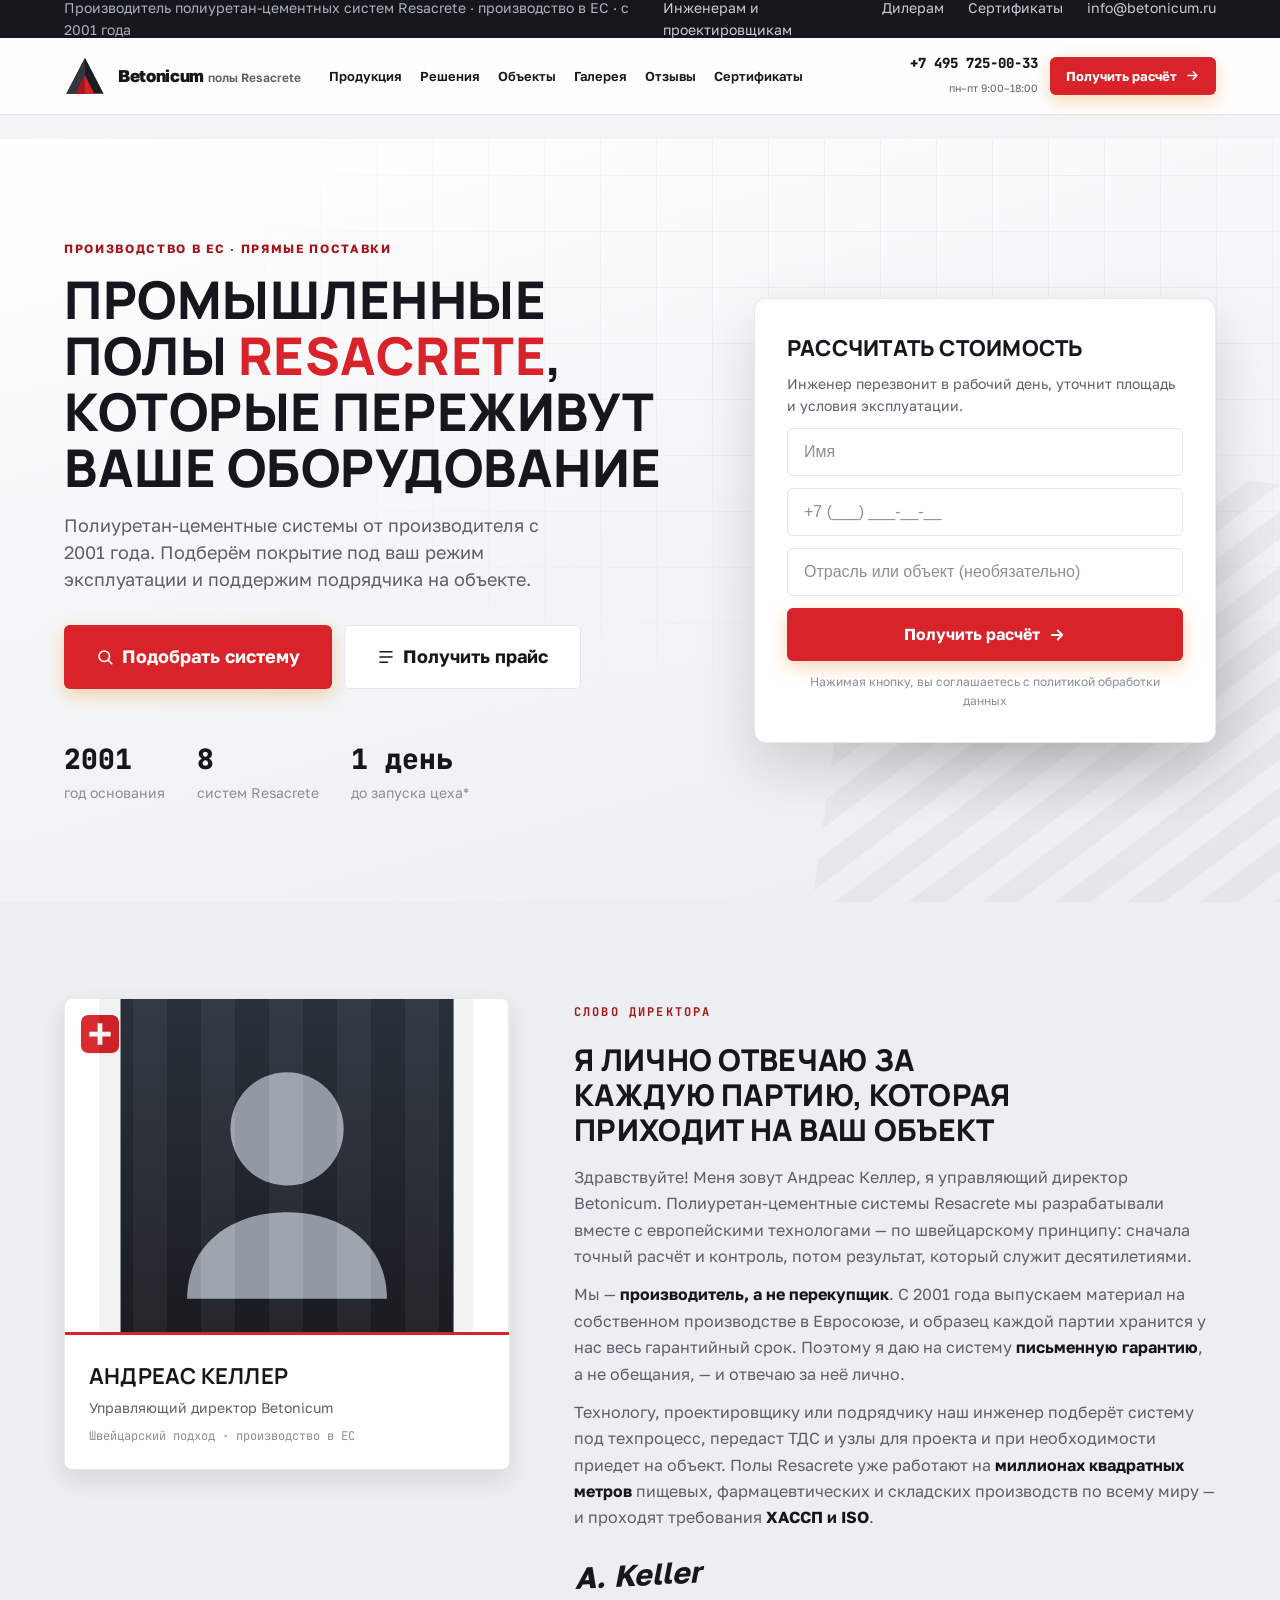
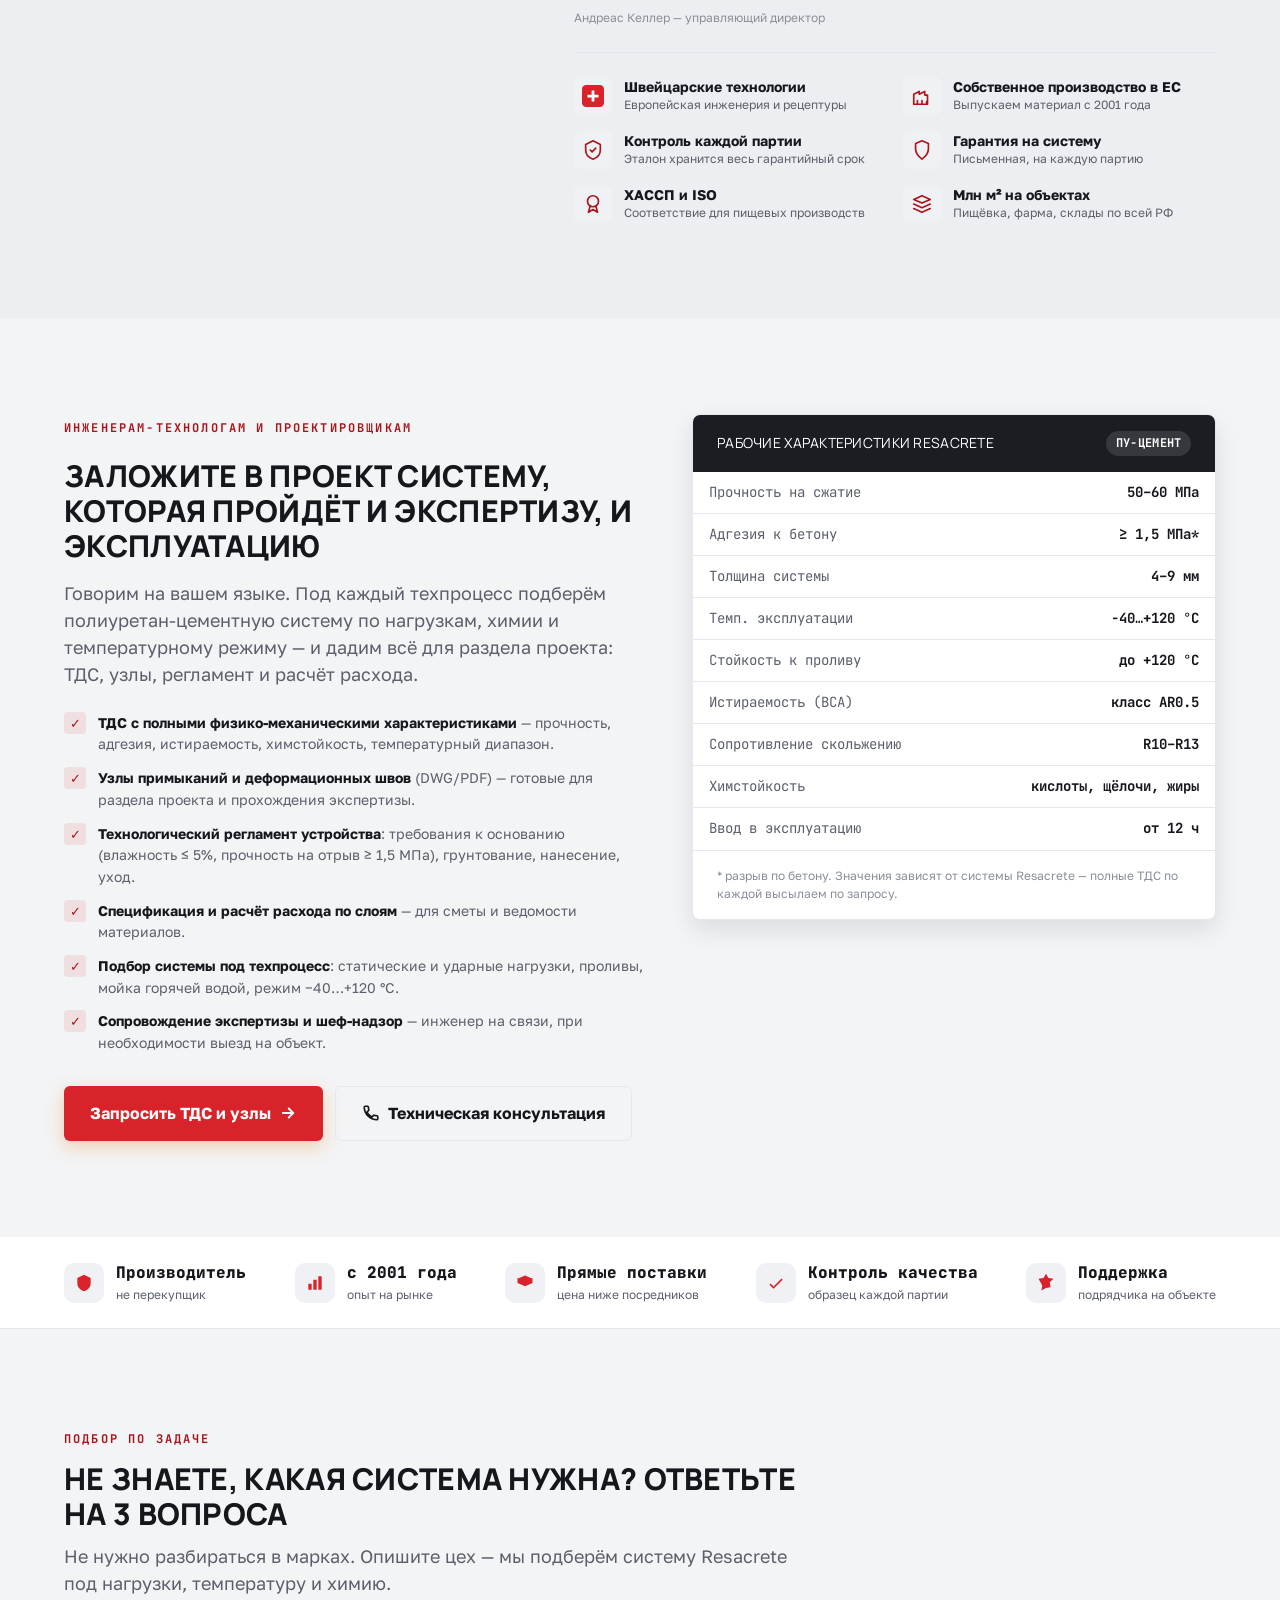
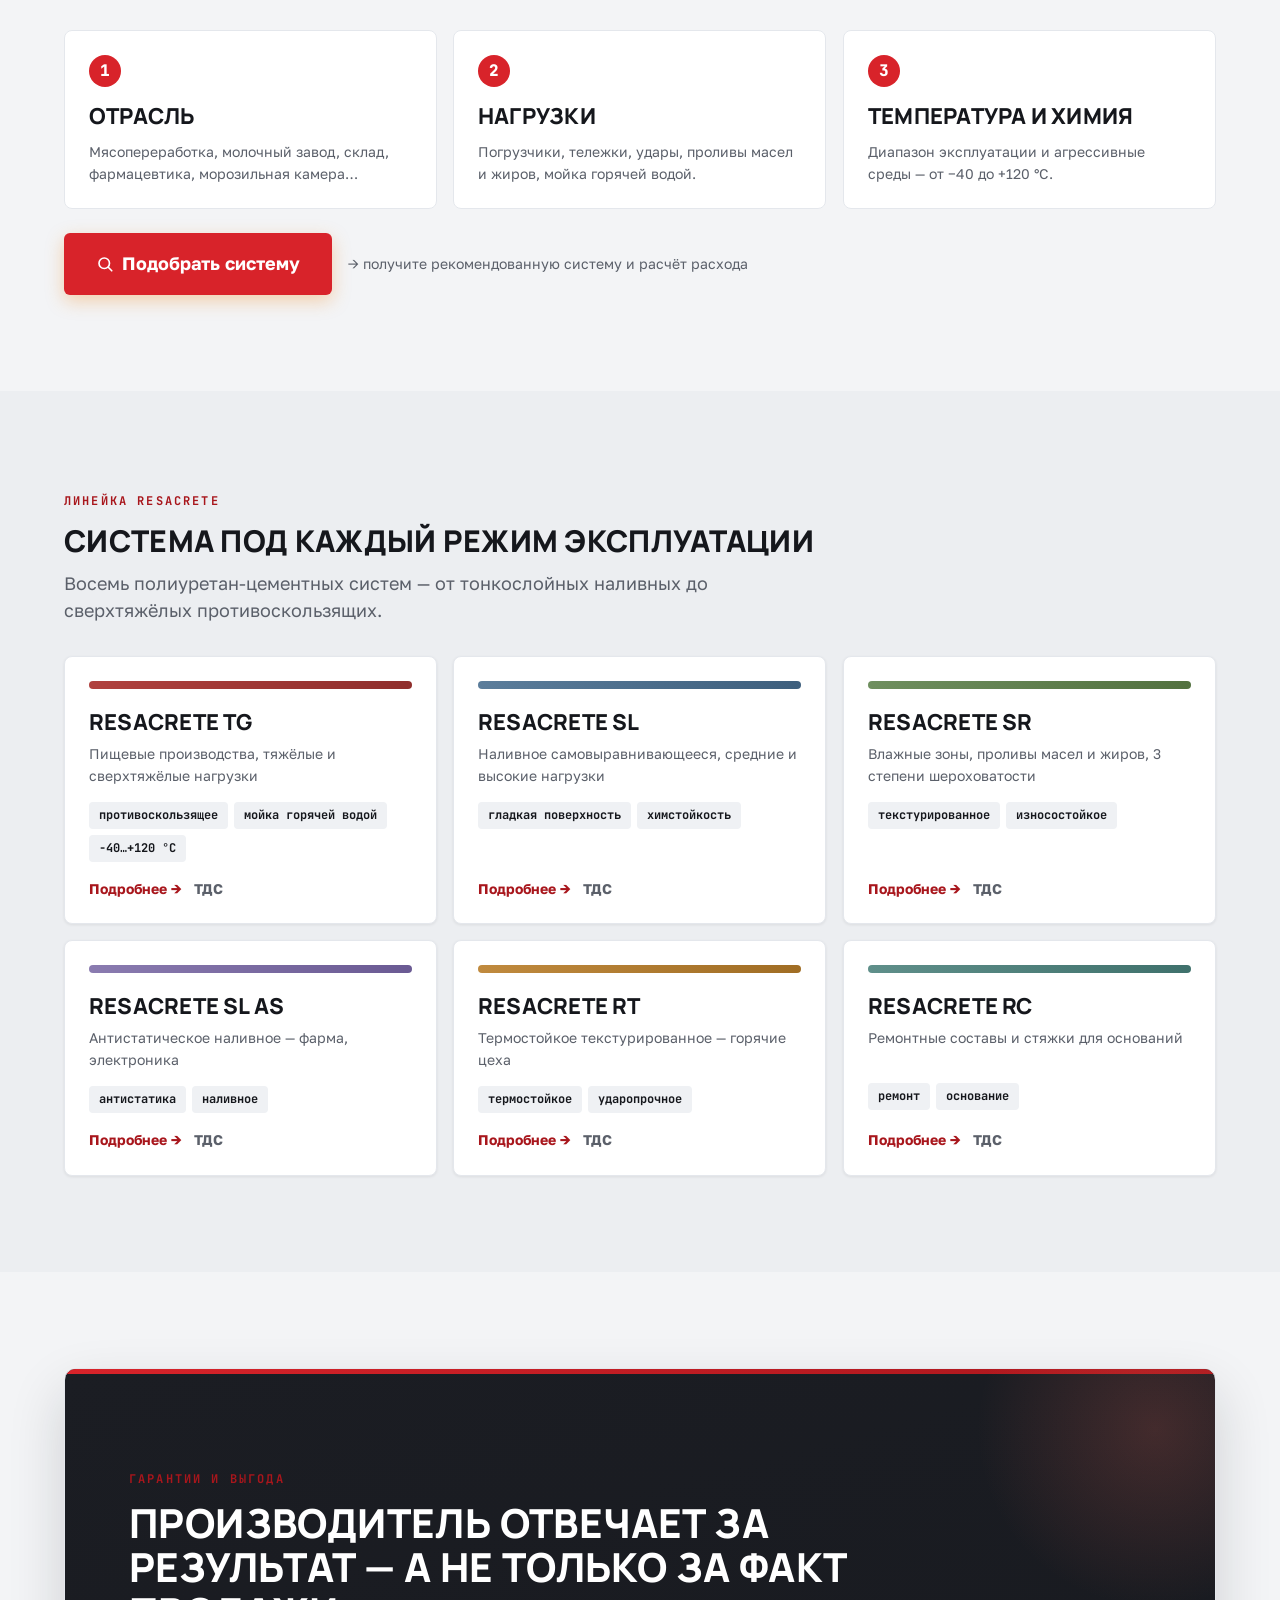
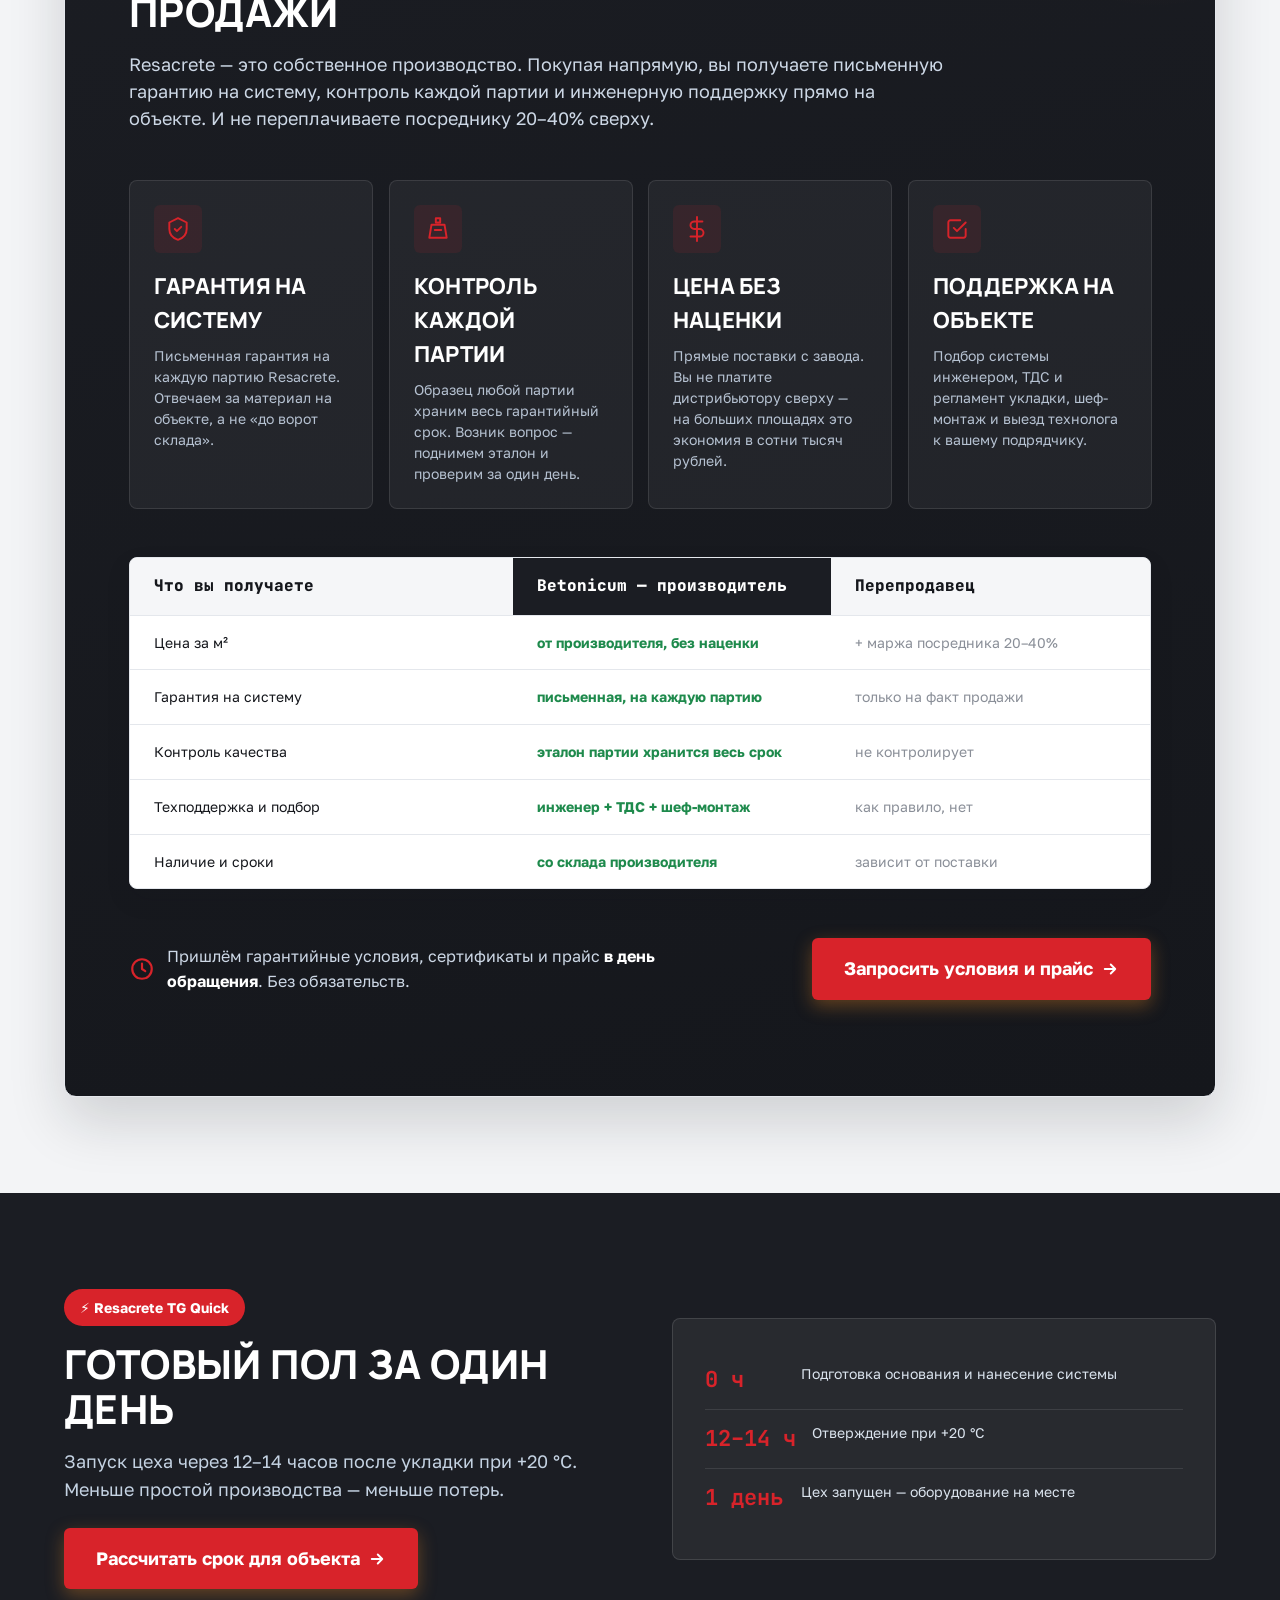
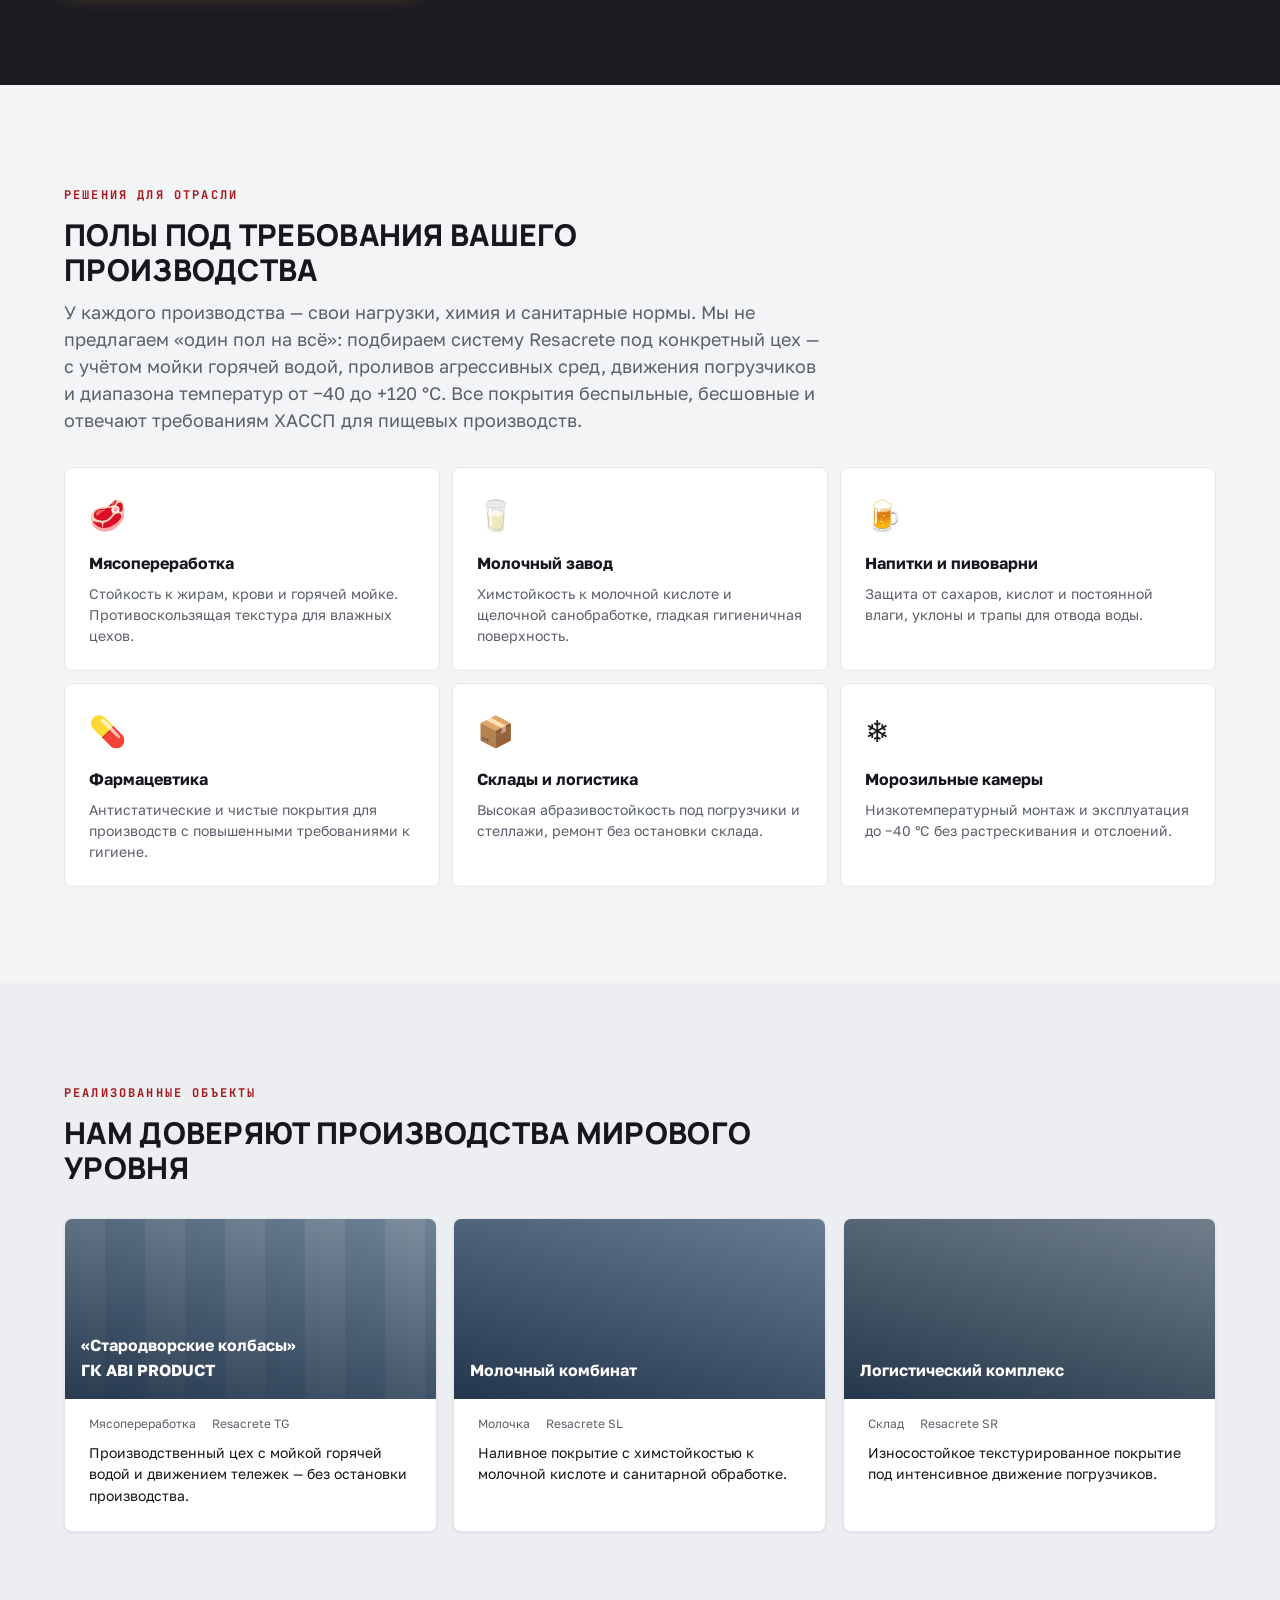
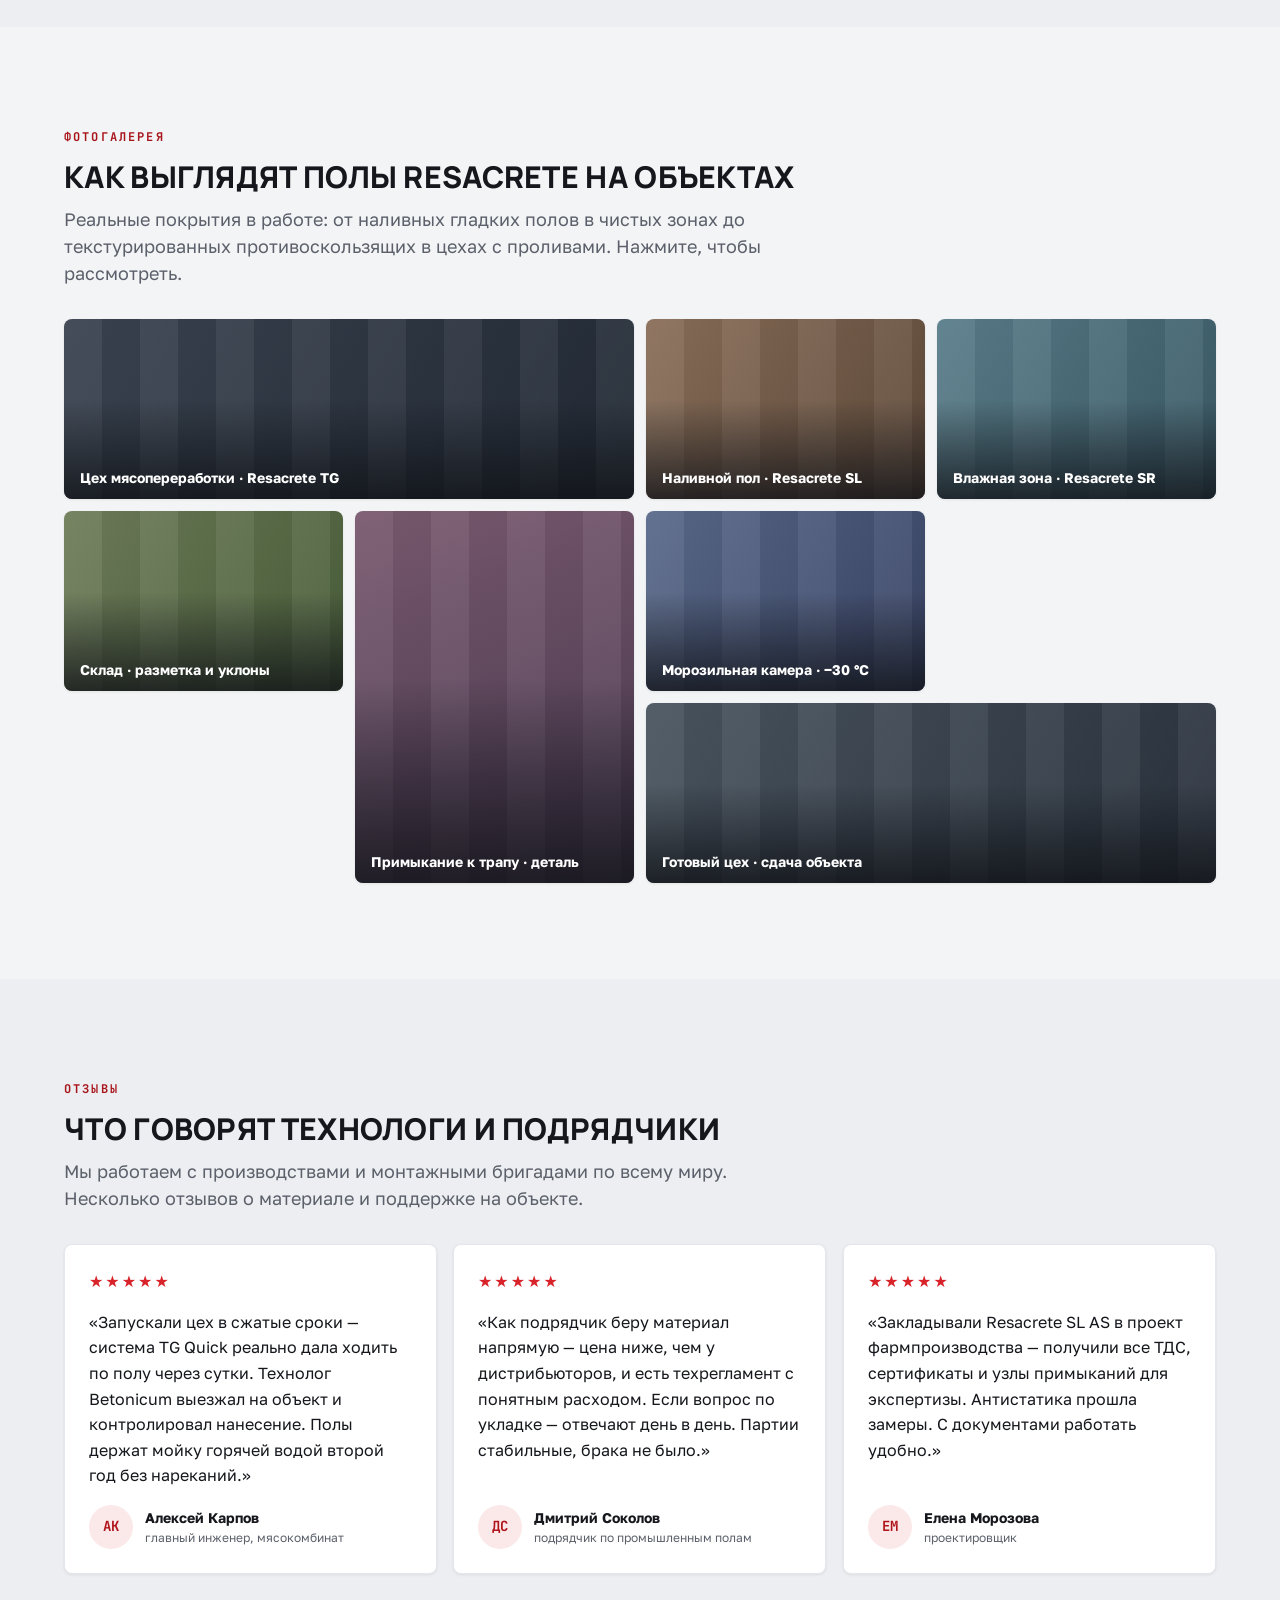
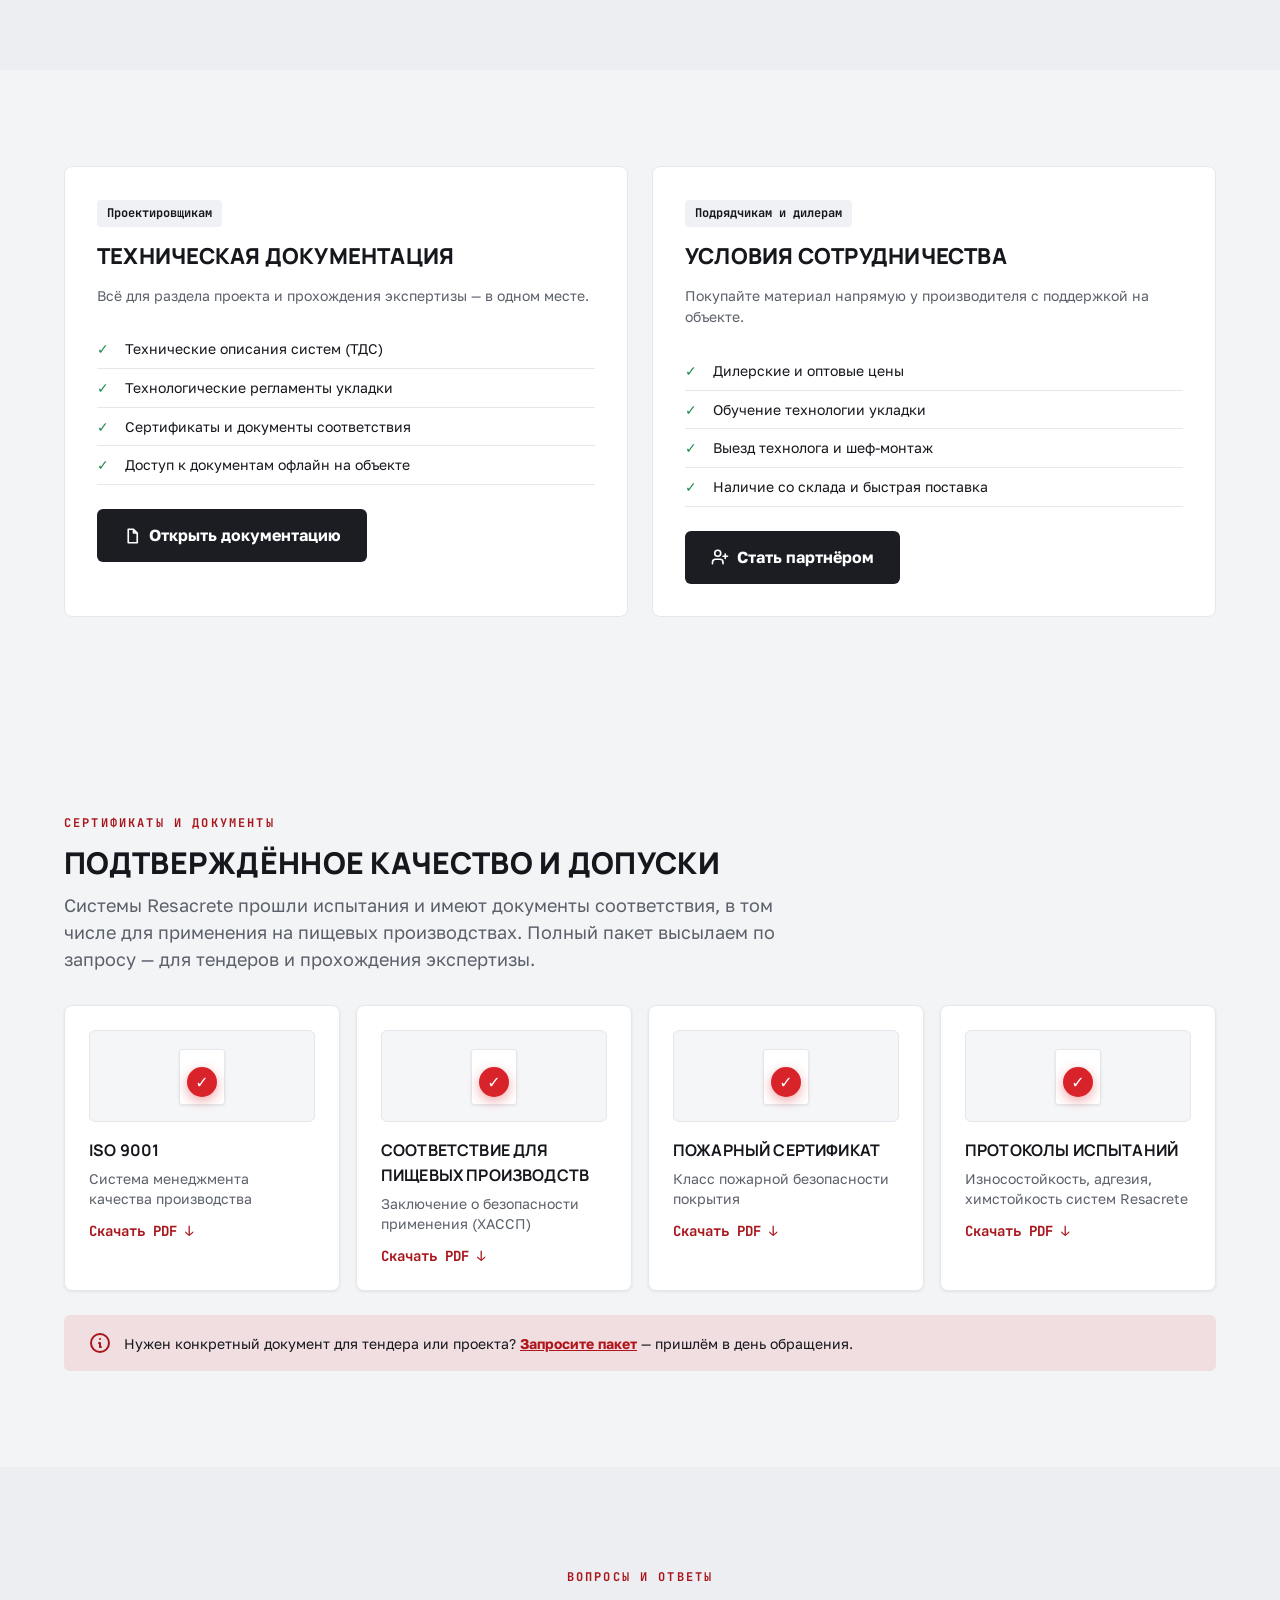
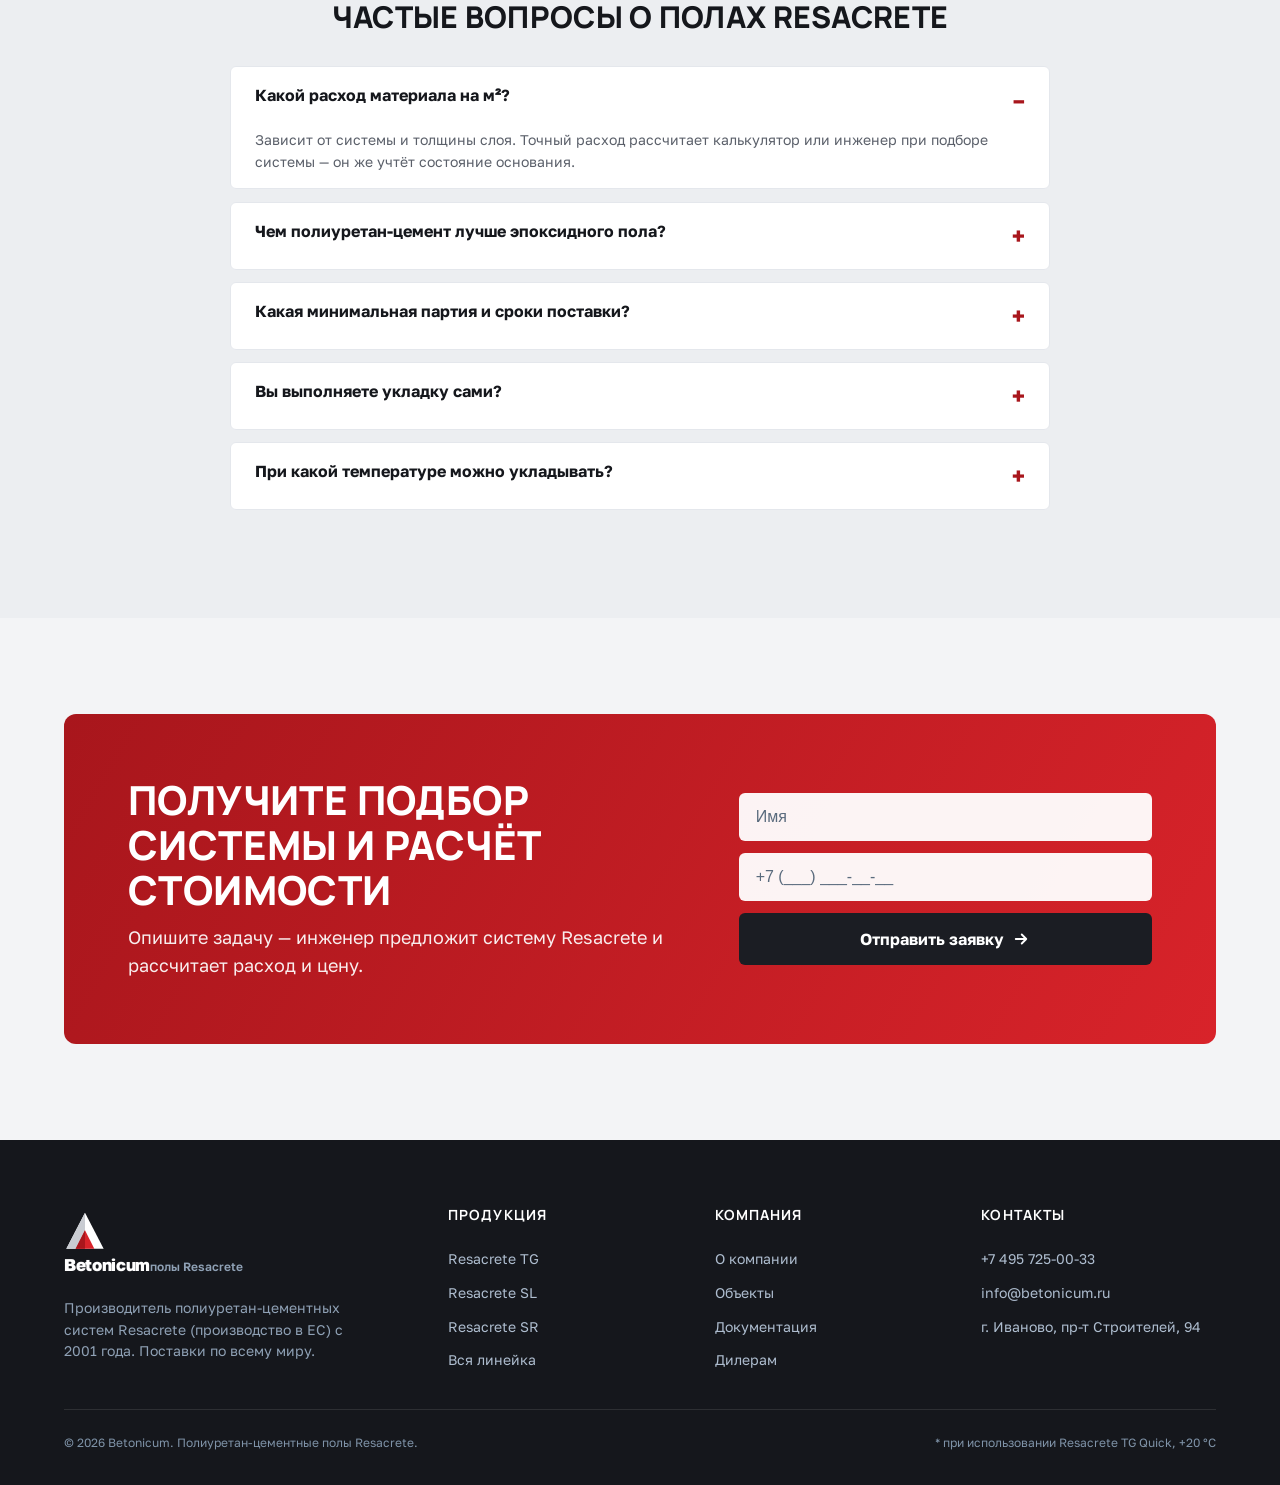
==== commit c57fa62c: "Change market geography from Russia to worldwide - 'по всей России' -> 'по всему миру' (director let" ====
--- a/site/index.html
+++ b/site/index.html
@@ -11,7 +11,7 @@
 <link href="https://fonts.googleapis.com/css2?family=Manrope:wght@500;600;700;800&family=Golos+Text:wght@400;500;600;700&family=JetBrains+Mono:wght@500;700&display=swap" rel="stylesheet">
 <link rel="stylesheet" href="styles.css">
 <script type="application/ld+json">
-{"@context":"https://schema.org","@type":"Organization","name":"Betonicum","url":"https://betonicum.ru/","foundingDate":"2001","brand":{"@type":"Brand","name":"Resacrete"},"contactPoint":{"@type":"ContactPoint","telephone":"+7-495-725-00-33","contactType":"sales","areaServed":"RU"}}
+{"@context":"https://schema.org","@type":"Organization","name":"Betonicum","url":"https://betonicum.ru/","foundingDate":"2001","brand":{"@type":"Brand","name":"Resacrete"},"contactPoint":{"@type":"ContactPoint","telephone":"+7-495-725-00-33","contactType":"sales","areaServed":"Worldwide"}}
 </script>
 </head>
 <body>
@@ -123,7 +123,7 @@
         <div class="director__text">
           <p>Здравствуйте! Меня зовут Андреас Келлер, я управляющий директор Betonicum. Полиуретан-цементные системы Resacrete мы разрабатывали вместе с европейскими технологами — по швейцарскому принципу: сначала точный расчёт и контроль, потом результат, который служит десятилетиями.</p>
           <p>Мы — <b>производитель, а не перекупщик</b>. С 2001 года выпускаем материал на собственном производстве в Евросоюзе, и образец каждой партии хранится у нас весь гарантийный срок. Поэтому я даю на систему <b>письменную гарантию</b>, а не обещания, — и отвечаю за неё лично.</p>
-          <p>Технологу, проектировщику или подрядчику наш инженер подберёт систему под техпроцесс, передаст ТДС и узлы для проекта и при необходимости приедет на объект. Полы Resacrete уже работают на <b>миллионах квадратных метров</b> пищевых, фармацевтических и складских производств по всей России — и проходят требования <b>ХАССП и ISO</b>.</p>
+          <p>Технологу, проектировщику или подрядчику наш инженер подберёт систему под техпроцесс, передаст ТДС и узлы для проекта и при необходимости приедет на объект. Полы Resacrete уже работают на <b>миллионах квадратных метров</b> пищевых, фармацевтических и складских производств по всему миру — и проходят требования <b>ХАССП и ISO</b>.</p>
         </div>
         <div class="director__sign">
           <span class="director__signname">A. Keller</span>
@@ -464,7 +464,7 @@
   <div class="container">
     <div class="sec-head">
       <span class="overline">Реализованные объекты</span>
-      <h2 class="title">Нам доверяют производства федерального уровня</h2>
+      <h2 class="title">Нам доверяют производства мирового уровня</h2>
     </div>
     <div class="cases">
       <article class="case">
@@ -532,7 +532,7 @@
     <div class="sec-head">
       <span class="overline">Отзывы</span>
       <h2 class="title">Что говорят технологи и подрядчики</h2>
-      <p>Мы работаем с производствами и монтажными бригадами по всей России. Несколько отзывов о материале и поддержке на объекте.</p>
+      <p>Мы работаем с производствами и монтажными бригадами по всему миру. Несколько отзывов о материале и поддержке на объекте.</p>
     </div>
     <div class="reviews">
       <figure class="review">
@@ -671,7 +671,7 @@
           <svg class="brand__mark" viewBox="420 235 360 345" aria-hidden="true"><path d="M600 250 L760 560 L440 560 Z" fill="#ffffff"/><path d="M600 250 L600 560 L440 560 Z" fill="#C9CCD2"/><path d="M600 400 L680 560 L520 560 Z" fill="#D8232A"/><path d="M600 400 L600 560 L520 560 Z" fill="#A8161C"/></svg>
           <span><span class="brand__name" style="color:#fff">Betonicum</span><span class="brand__sub" style="color:#8fa1b5">полы Resacrete</span></span>
         </a>
-        <p>Производитель полиуретан-цементных систем Resacrete (производство в ЕС) с 2001 года. Поставки по всей России.</p>
+        <p>Производитель полиуретан-цементных систем Resacrete (производство в ЕС) с 2001 года. Поставки по всему миру.</p>
       </div>
       <div>
         <h4>Продукция</h4>
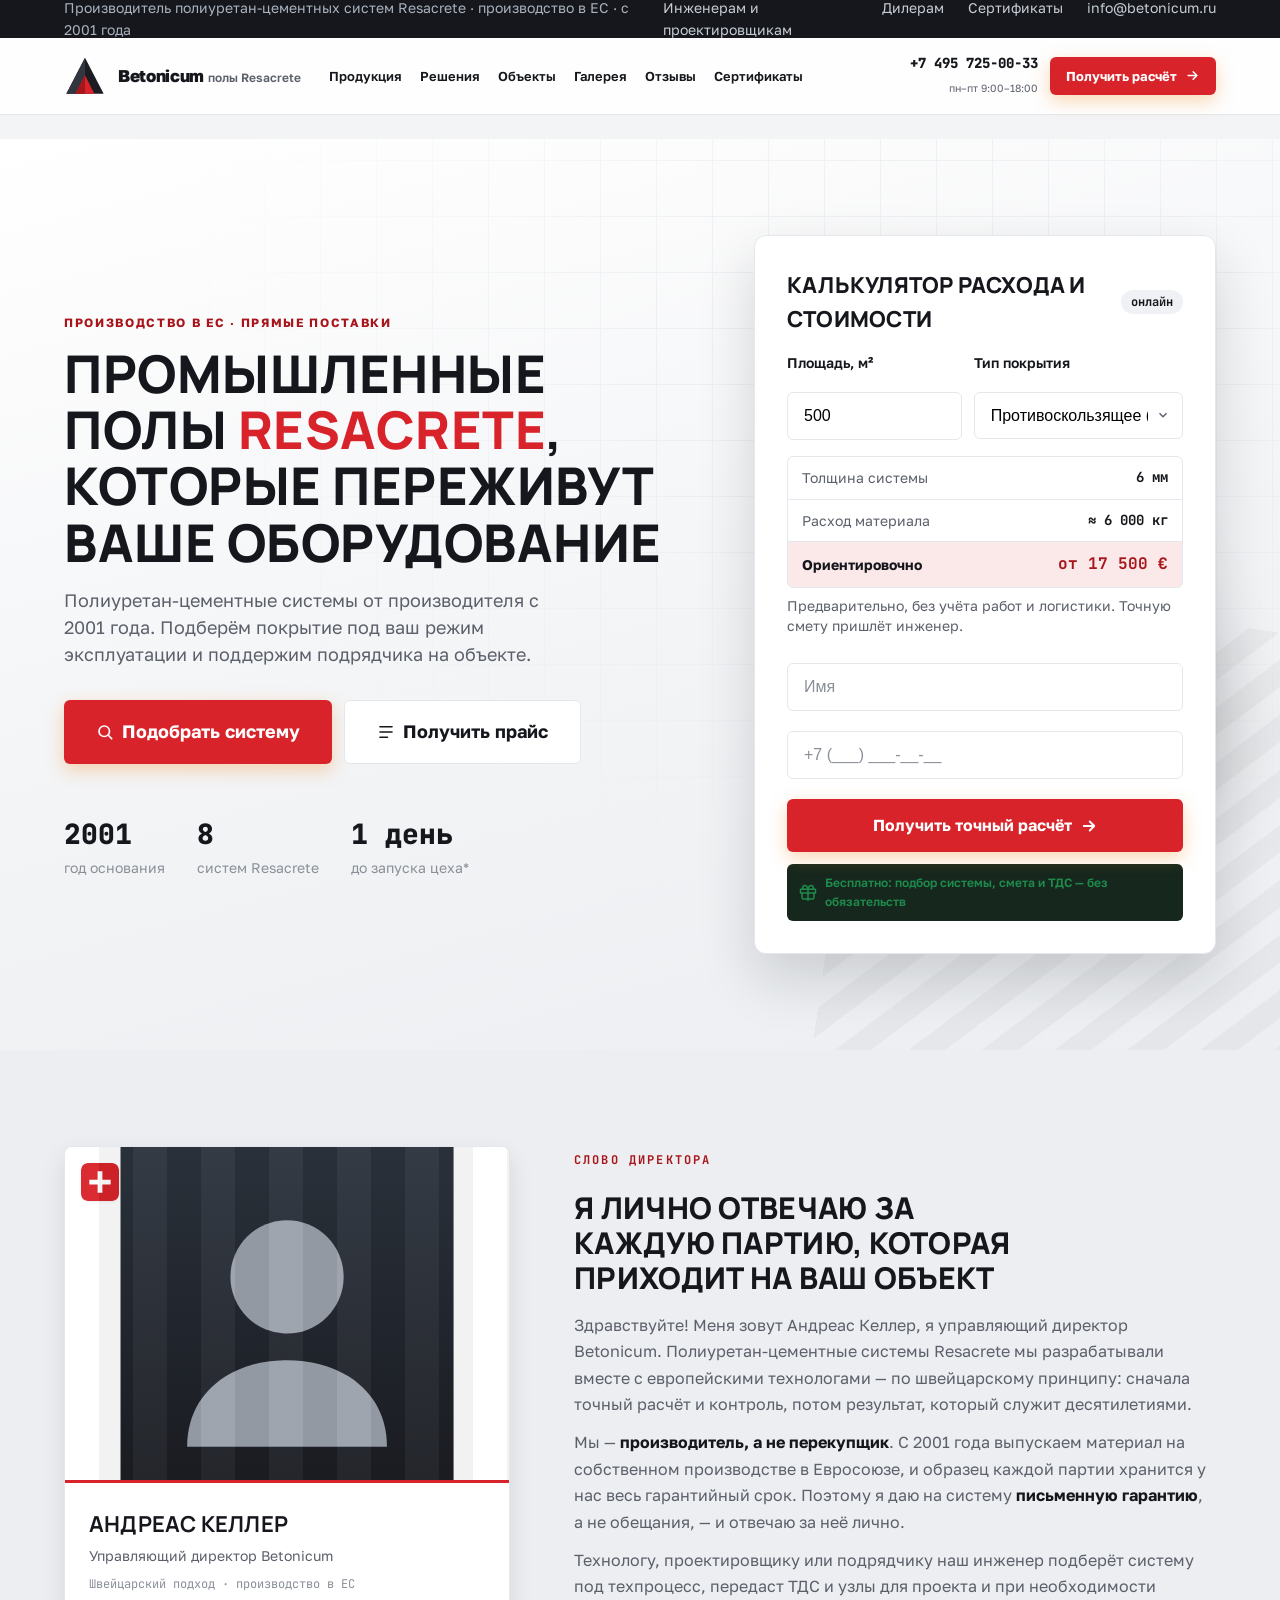
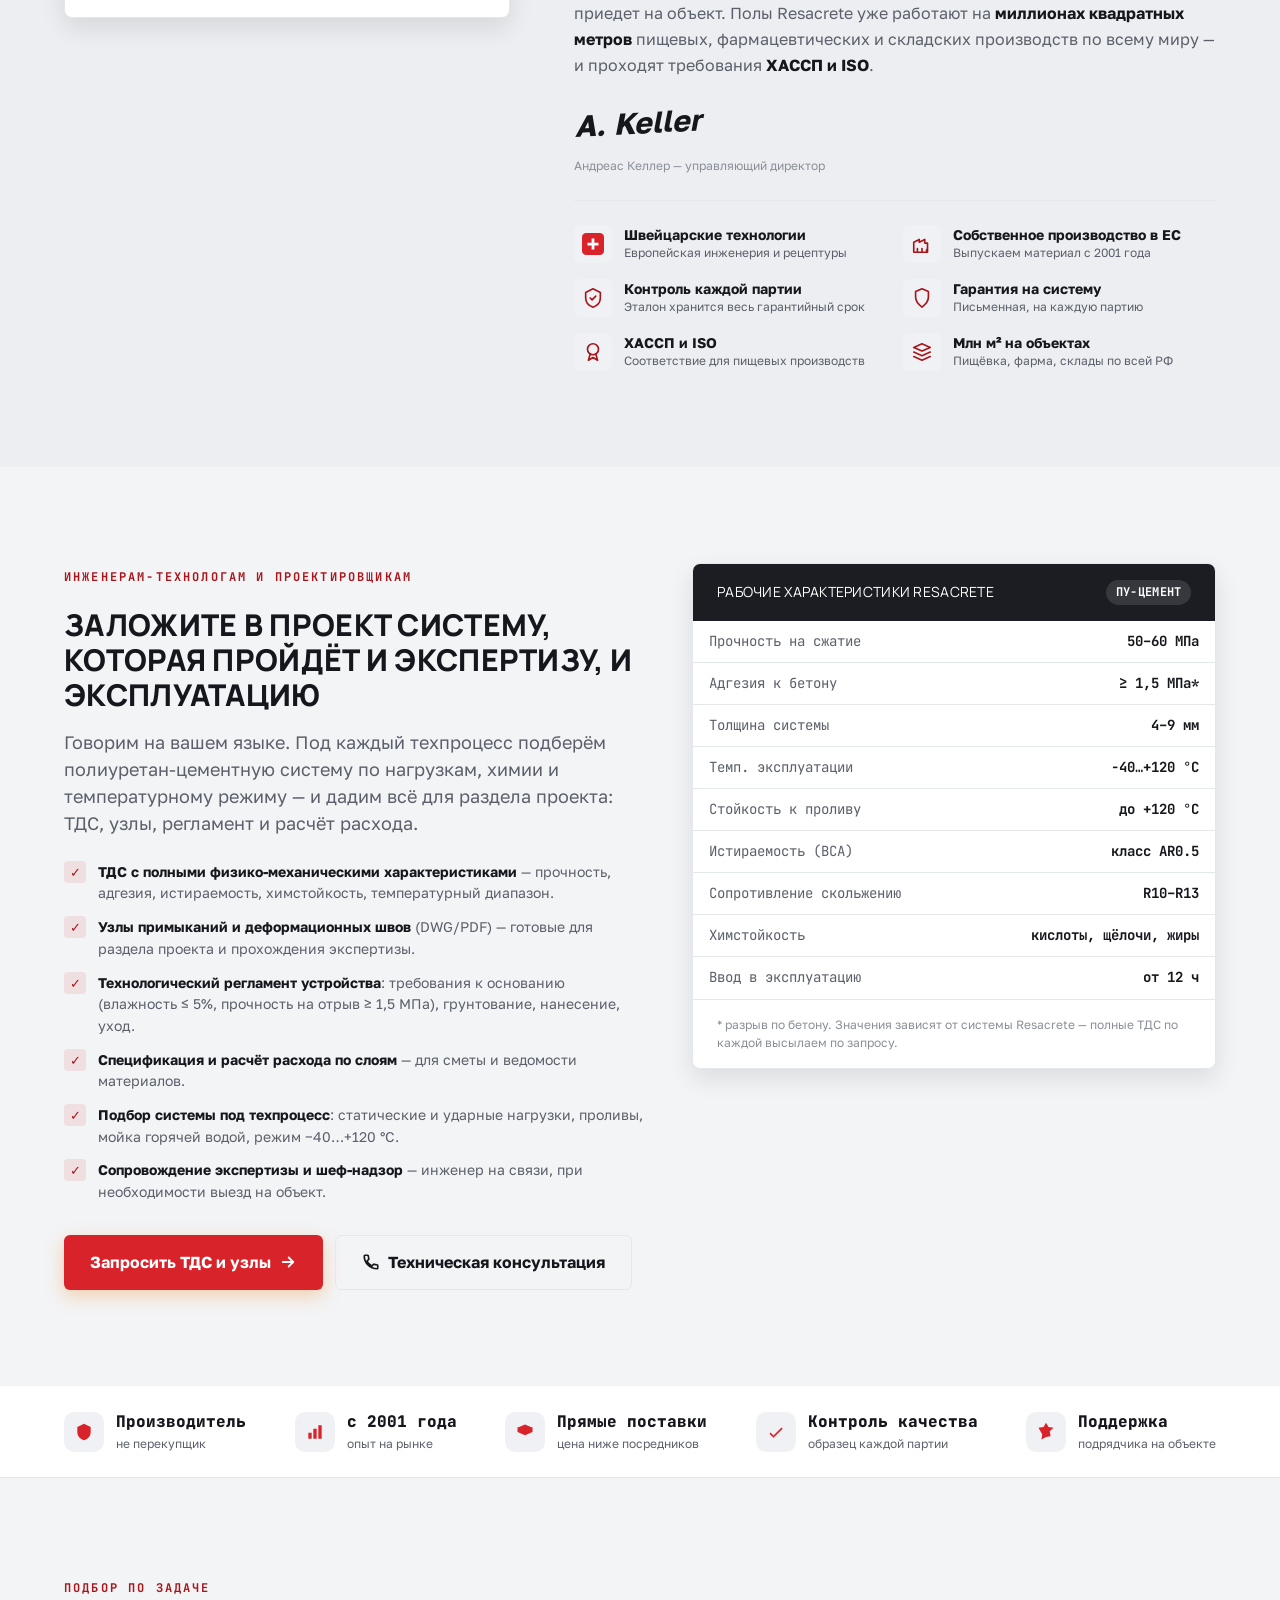
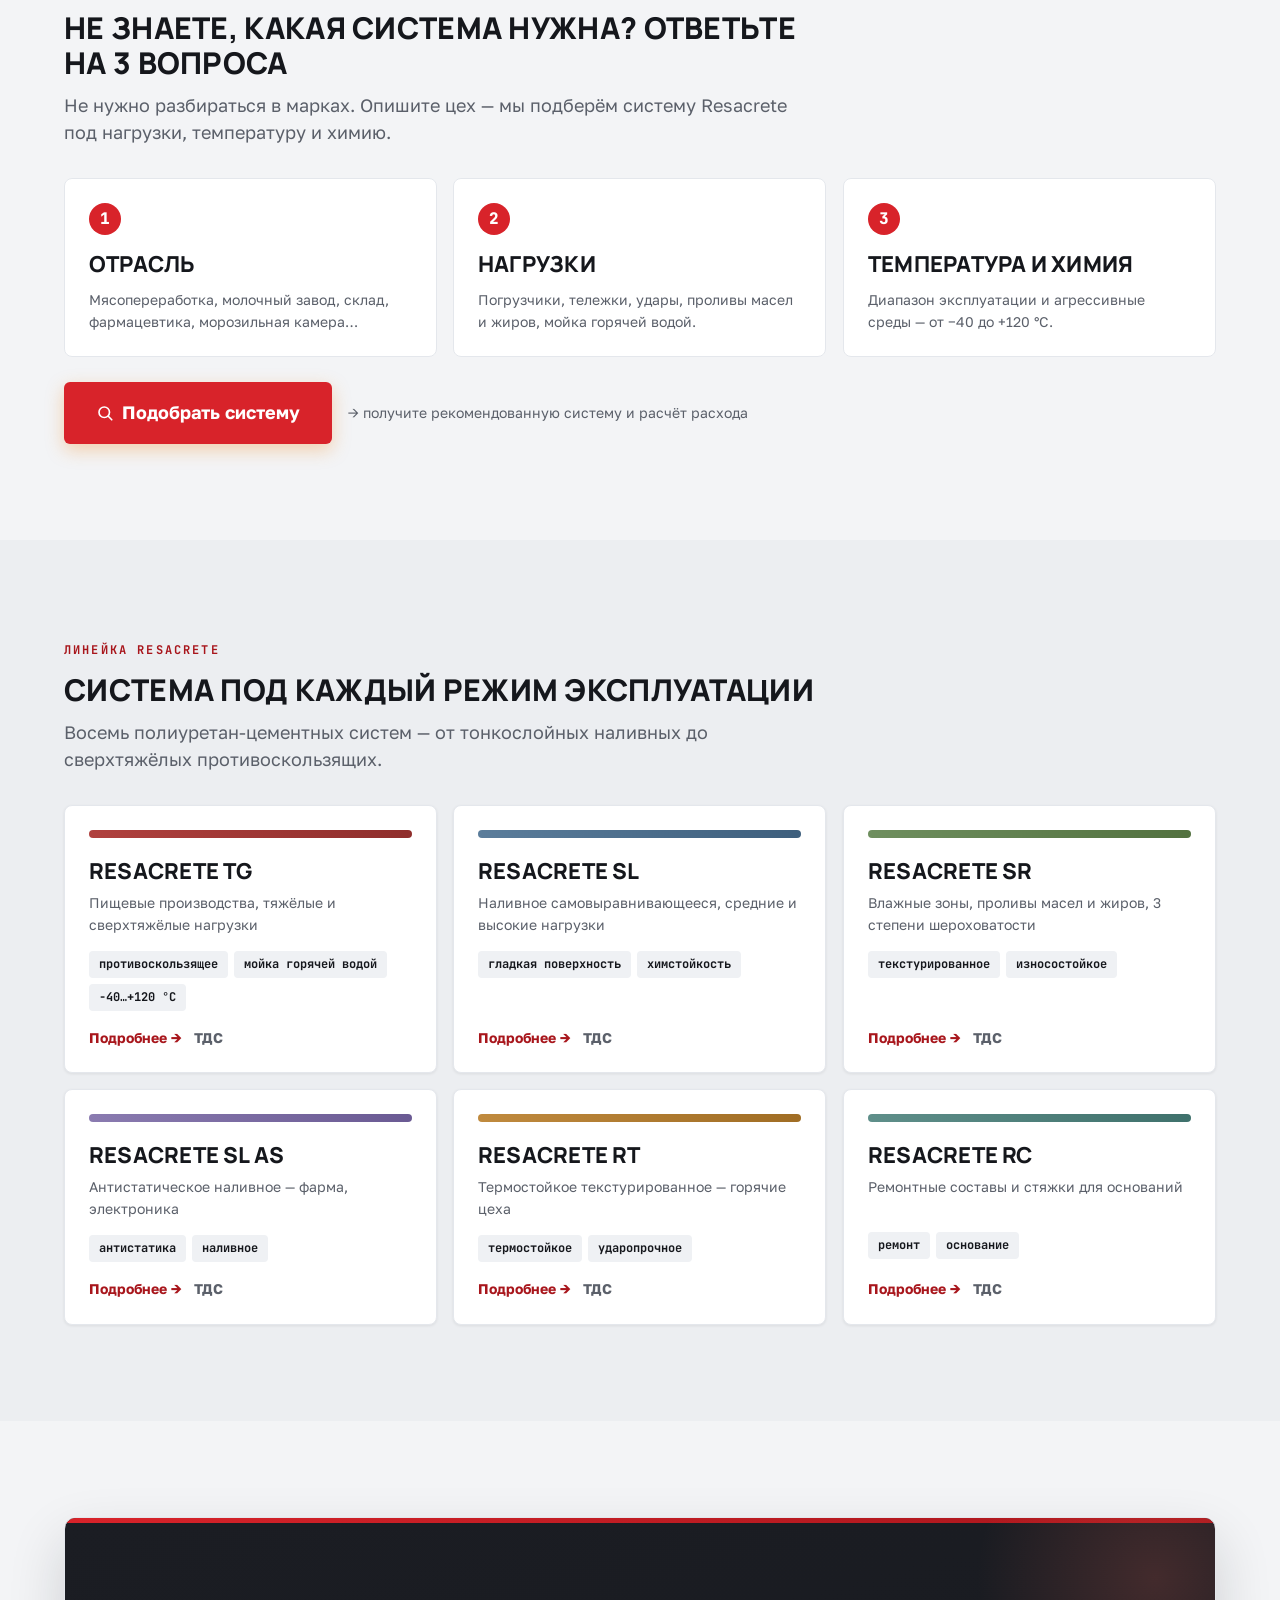
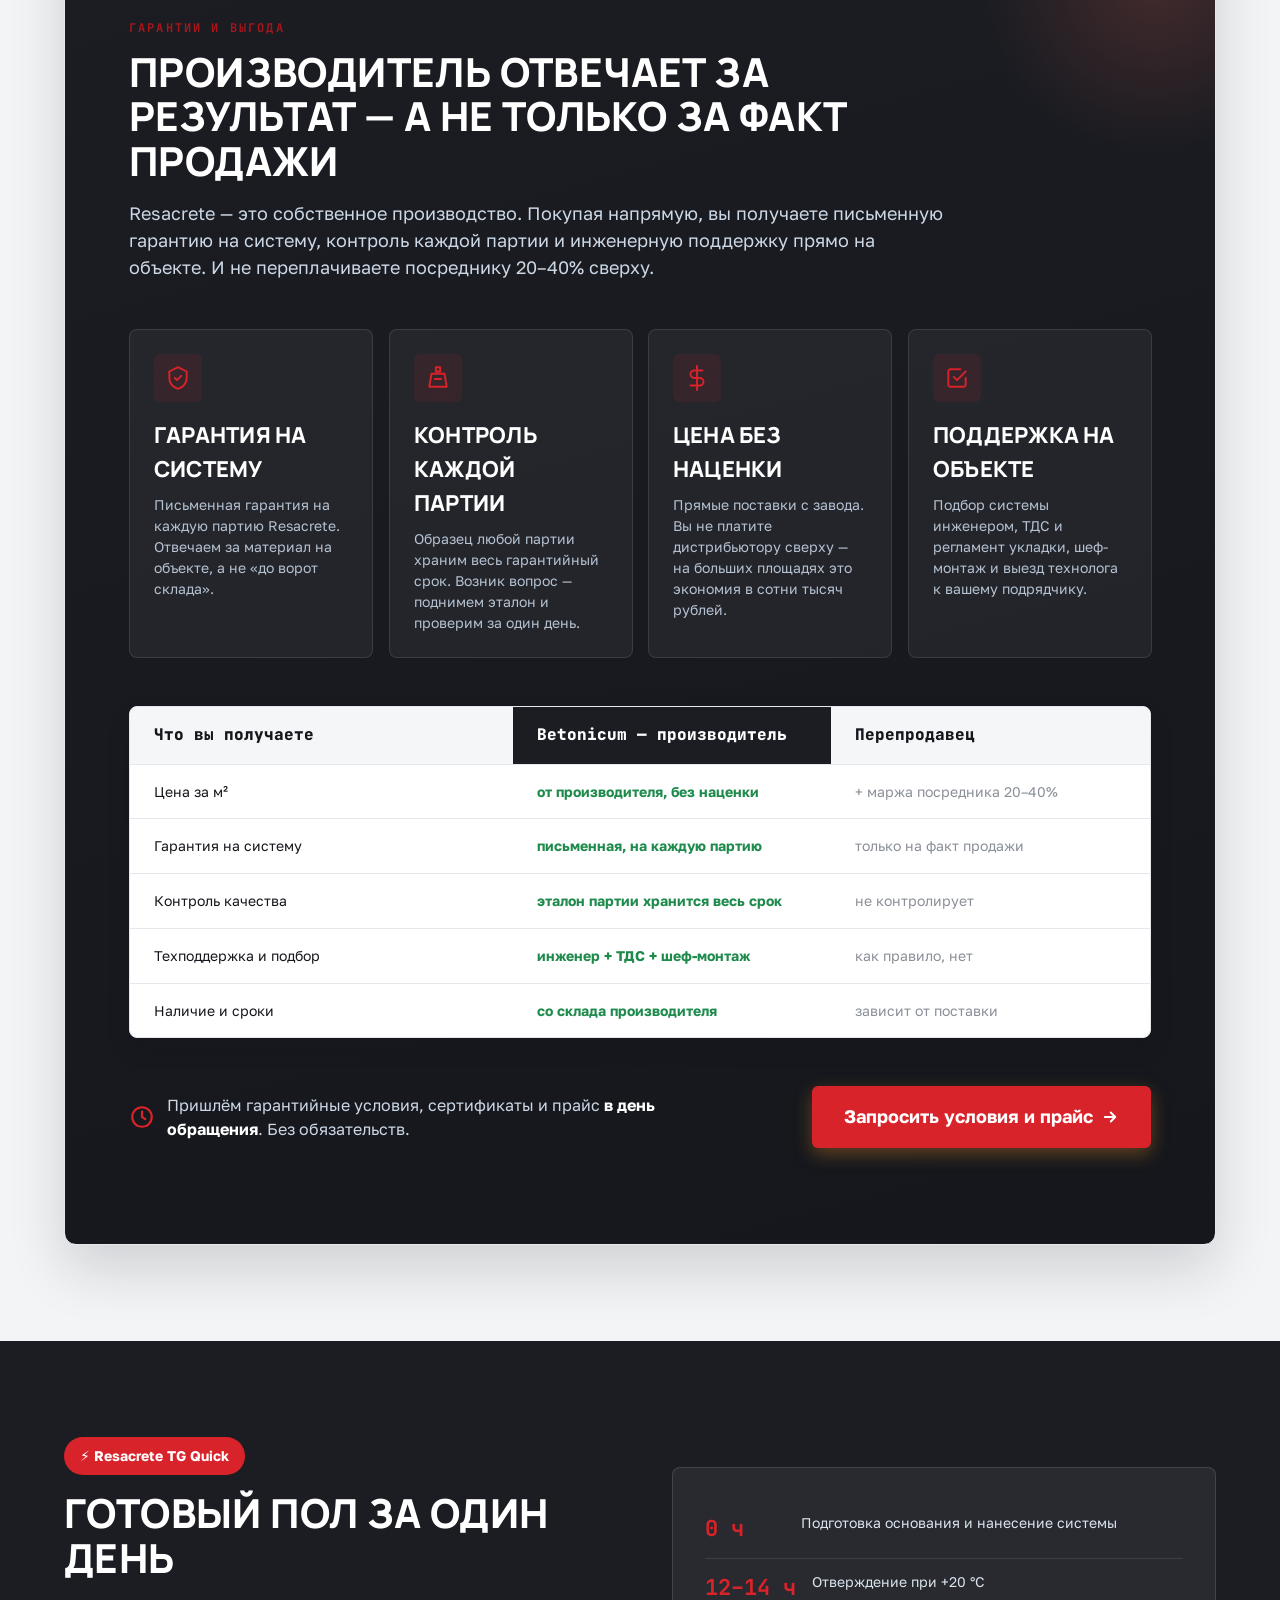
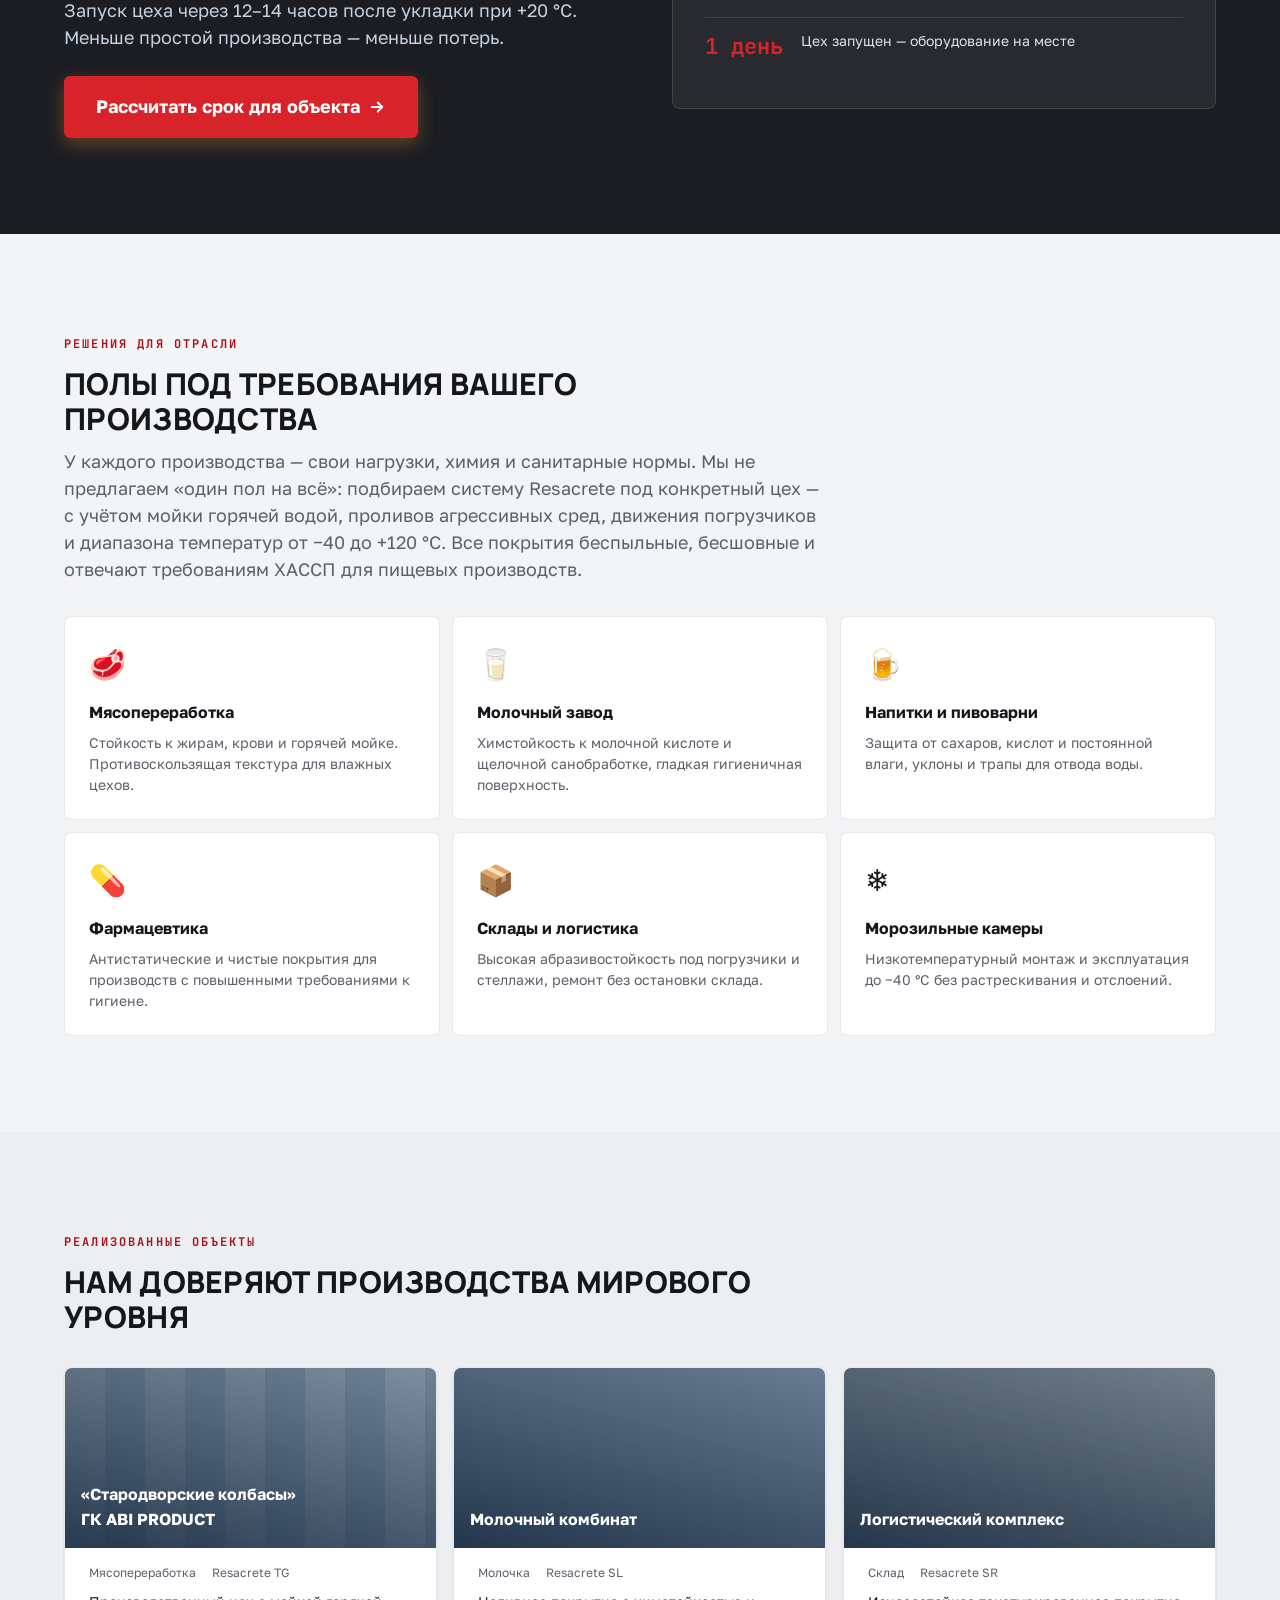
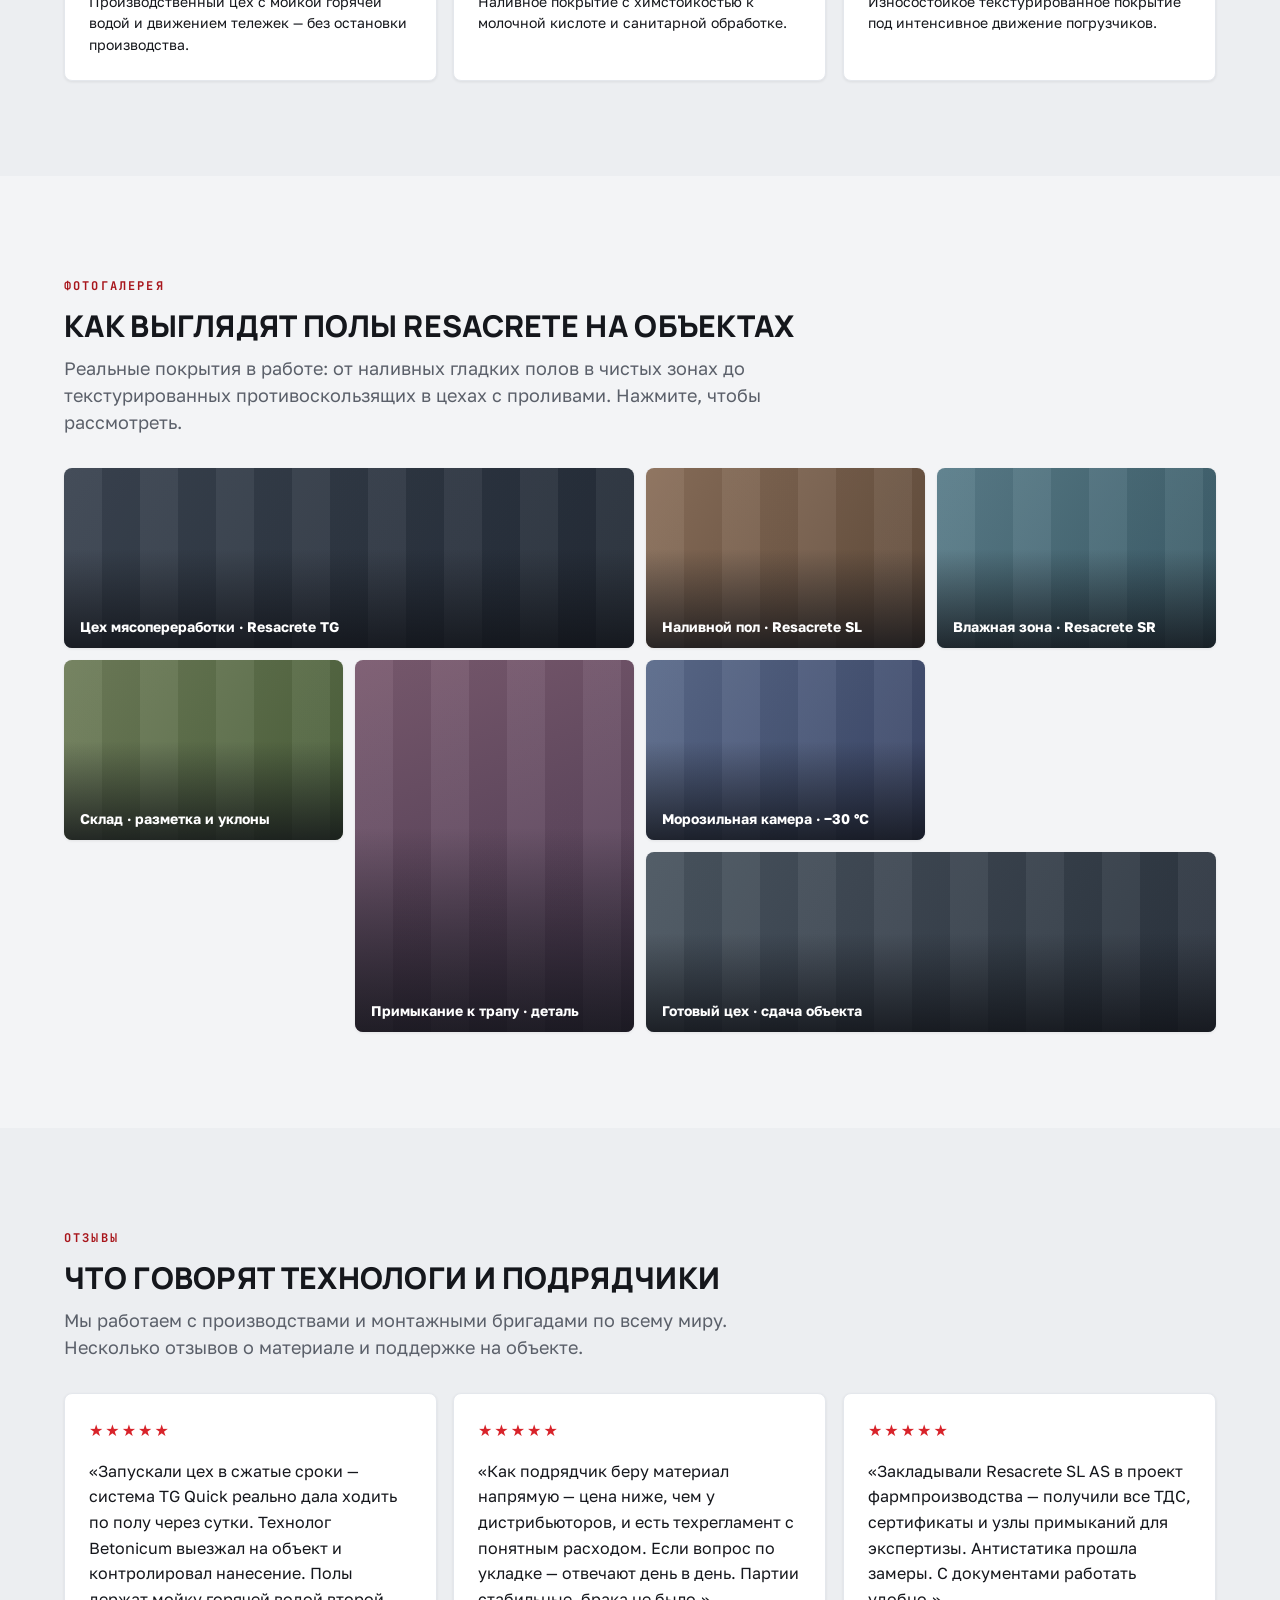
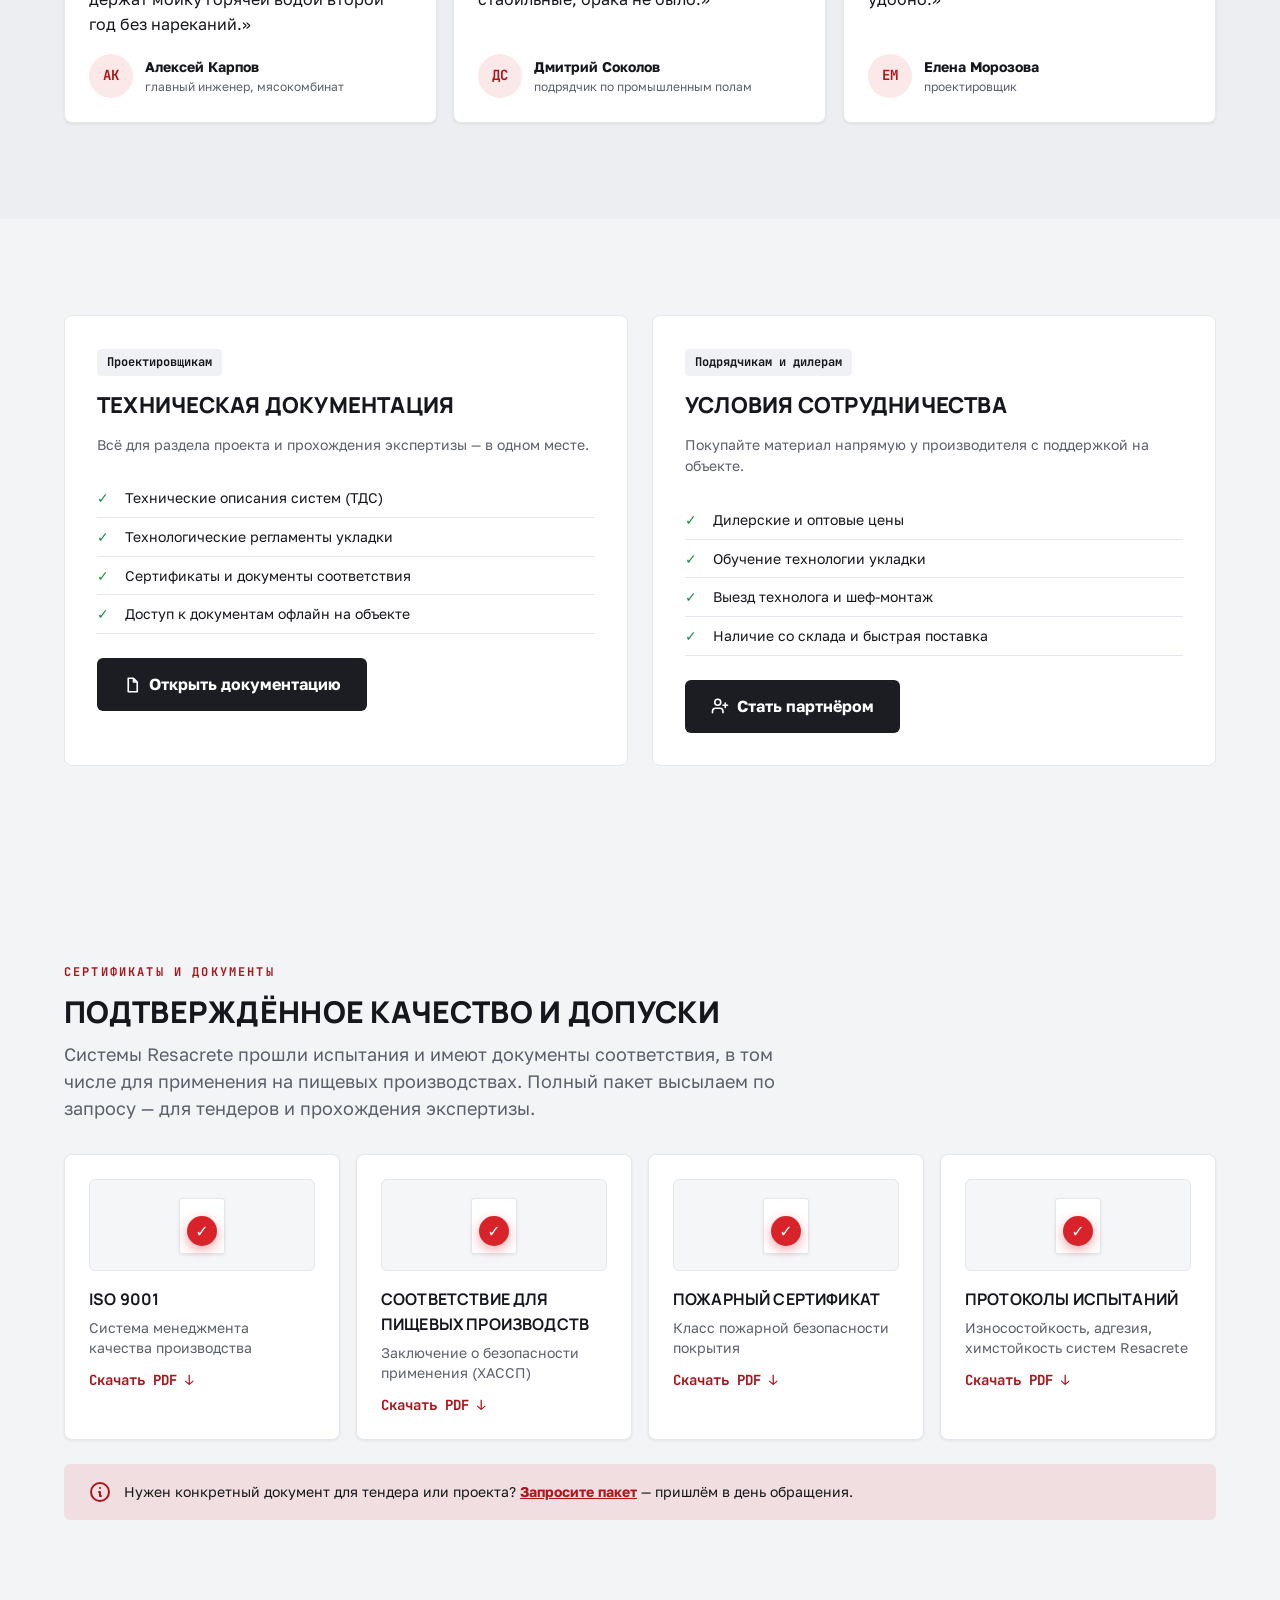
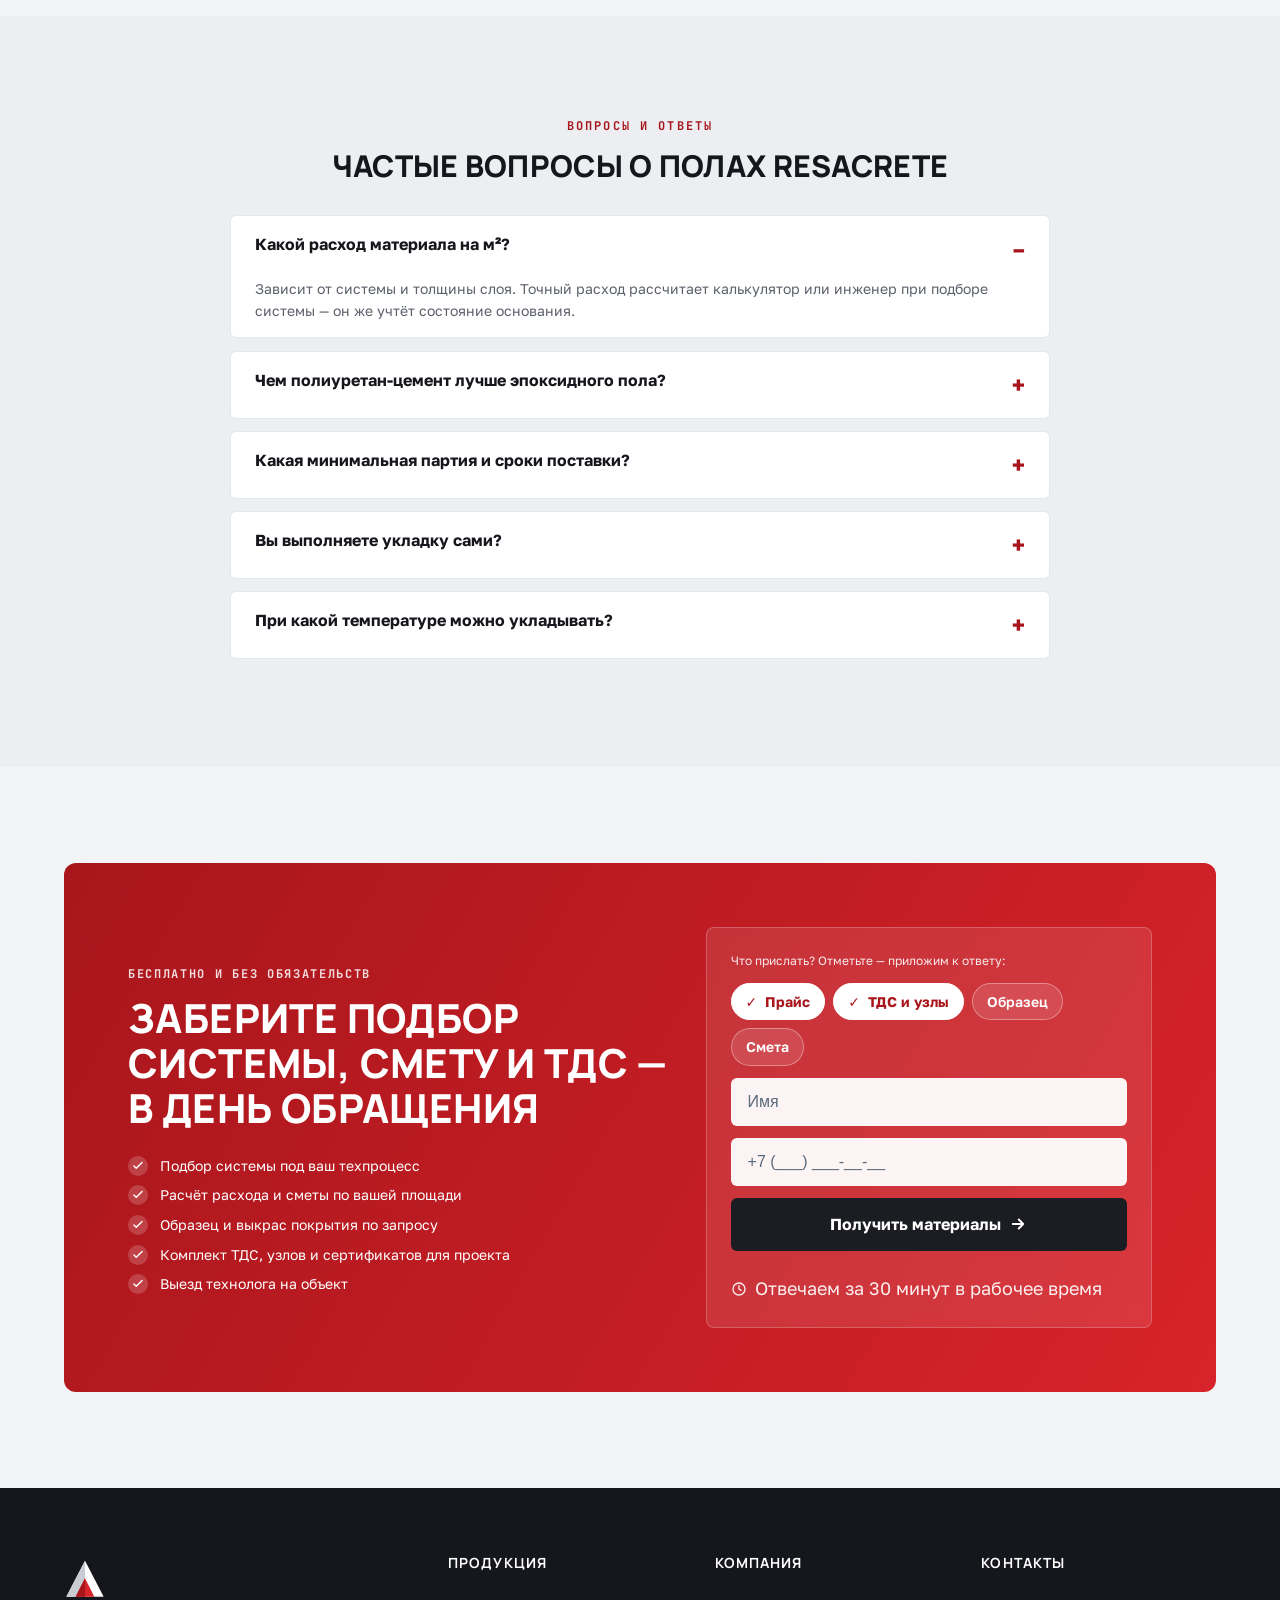
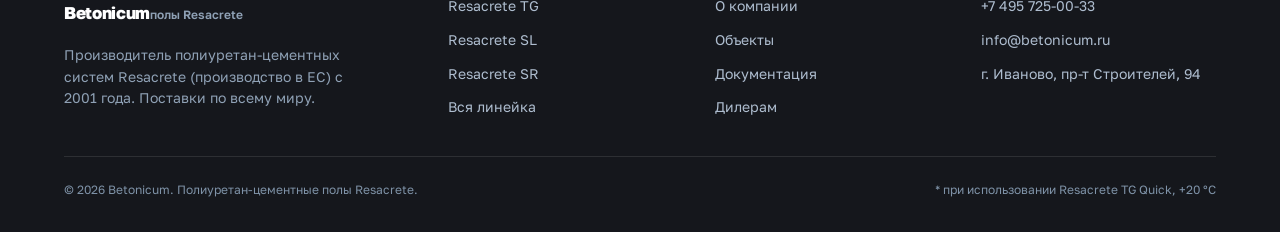
==== commit f79e17bd: "Add lead-gen: hero calculator, interactive CTA with perks, floating CTA - hero quote form -> live ca" ====
--- a/site/index.html
+++ b/site/index.html
@@ -80,16 +80,41 @@
       </div>
     </div>
 
-    <aside class="quote-card" id="quote">
-      <h3>Рассчитать стоимость</h3>
-      <p>Инженер перезвонит в рабочий день, уточнит площадь и условия эксплуатации.</p>
-      <form>
+    <aside class="quote-card calc" id="quote">
+      <div class="calc__head">
+        <h3>Калькулятор расхода и стоимости</h3>
+        <span class="badge badge--neutral">онлайн</span>
+      </div>
+      <div class="calc__grid">
+        <label class="field-group">
+          <span class="field-label">Площадь, м²</span>
+          <input class="field" id="calc-area" type="number" min="1" step="50" value="500" inputmode="numeric">
+        </label>
+        <label class="field-group">
+          <span class="field-label">Тип покрытия</span>
+          <select class="field" id="calc-sys">
+            <option value="sl">Наливное гладкое (SL)</option>
+            <option value="tg" selected>Противоскользящее (TG)</option>
+            <option value="sr">Износостойкое (SR)</option>
+            <option value="as">Антистатическое (SL AS)</option>
+          </select>
+        </label>
+      </div>
+      <div class="calc__out">
+        <div class="calc__row"><span>Толщина системы</span><b id="calc-th">6 мм</b></div>
+        <div class="calc__row"><span>Расход материала</span><b id="calc-kg">≈ 6 000 кг</b></div>
+        <div class="calc__row calc__row--total"><span>Ориентировочно</span><b id="calc-sum">от 17 500 €</b></div>
+      </div>
+      <p class="calc__hint">Предварительно, без учёта работ и логистики. Точную смету пришлёт инженер.</p>
+      <form class="calc__form" id="lead-hero">
         <input class="field" type="text" placeholder="Имя" autocomplete="name">
         <input class="field" type="tel" placeholder="+7 (___) ___-__-__" autocomplete="tel" inputmode="tel">
-        <input class="field" type="text" placeholder="Отрасль или объект (необязательно)">
-        <button class="btn btn--primary btn--block" type="button">Получить расчёт<svg class="btn__ic btn__ic--arrow" viewBox="0 0 24 24" fill="none" stroke="currentColor" stroke-width="2.5" stroke-linecap="round" stroke-linejoin="round"><path d="M5 12h14M13 6l6 6-6 6"/></svg></button>
+        <button class="btn btn--primary btn--block" type="submit">Получить точный расчёт<svg class="btn__ic btn__ic--arrow" viewBox="0 0 24 24" fill="none" stroke="currentColor" stroke-width="2.5" stroke-linecap="round" stroke-linejoin="round"><path d="M5 12h14M13 6l6 6-6 6"/></svg></button>
       </form>
-      <p class="note">Нажимая кнопку, вы соглашаетесь с политикой обработки данных</p>
+      <div class="calc__perk">
+        <svg viewBox="0 0 24 24" fill="none" stroke="currentColor" stroke-width="2" stroke-linecap="round" stroke-linejoin="round"><path d="M20 12v6a2 2 0 01-2 2H6a2 2 0 01-2-2v-6M2 7h20v5H2zM12 22V7M12 7H7.5a2.5 2.5 0 010-5C11 2 12 7 12 7zM12 7h4.5a2.5 2.5 0 000-5C13 2 12 7 12 7z"/></svg>
+        <span>Бесплатно: подбор системы, смета и ТДС — без обязательств</span>
+      </div>
     </aside>
   </div>
 </section>
@@ -645,18 +670,33 @@
   </div>
 </section>
 
-<!-- ===== CTA ===== -->
-<section class="section">
-  <div class="container">
-    <div class="cta-band">
-      <div>
-        <h2>Получите подбор системы и расчёт стоимости</h2>
-        <p>Опишите задачу — инженер предложит систему Resacrete и рассчитает расход и цену.</p>
-      </div>
-      <form>
+<!-- ===== CTA (интерактивный, с плюшками) ===== -->
+<section class="section" id="cta">
+  <div class="container">
+    <div class="cta-band cta-lead">
+      <div class="cta-lead__main">
+        <span class="cta-lead__over">Бесплатно и без обязательств</span>
+        <h2>Заберите подбор системы, смету и ТДС — в день обращения</h2>
+        <ul class="cta-perks">
+          <li><svg viewBox="0 0 24 24" fill="none" stroke="currentColor" stroke-width="2.4" stroke-linecap="round" stroke-linejoin="round"><path d="M5 12l4 4L19 6"/></svg>Подбор системы под ваш техпроцесс</li>
+          <li><svg viewBox="0 0 24 24" fill="none" stroke="currentColor" stroke-width="2.4" stroke-linecap="round" stroke-linejoin="round"><path d="M5 12l4 4L19 6"/></svg>Расчёт расхода и сметы по вашей площади</li>
+          <li><svg viewBox="0 0 24 24" fill="none" stroke="currentColor" stroke-width="2.4" stroke-linecap="round" stroke-linejoin="round"><path d="M5 12l4 4L19 6"/></svg>Образец и выкрас покрытия по запросу</li>
+          <li><svg viewBox="0 0 24 24" fill="none" stroke="currentColor" stroke-width="2.4" stroke-linecap="round" stroke-linejoin="round"><path d="M5 12l4 4L19 6"/></svg>Комплект ТДС, узлов и сертификатов для проекта</li>
+          <li><svg viewBox="0 0 24 24" fill="none" stroke="currentColor" stroke-width="2.4" stroke-linecap="round" stroke-linejoin="round"><path d="M5 12l4 4L19 6"/></svg>Выезд технолога на объект</li>
+        </ul>
+      </div>
+      <form class="cta-lead__form" id="lead-cta">
+        <span class="cta-chips__label">Что прислать? Отметьте — приложим к ответу:</span>
+        <div class="cta-chips">
+          <button type="button" class="chip chip--toggle is-on" data-pick="Прайс">Прайс</button>
+          <button type="button" class="chip chip--toggle is-on" data-pick="ТДС">ТДС и узлы</button>
+          <button type="button" class="chip chip--toggle" data-pick="Образец">Образец</button>
+          <button type="button" class="chip chip--toggle" data-pick="Смета">Смета</button>
+        </div>
         <input class="field" type="text" placeholder="Имя">
         <input class="field" type="tel" placeholder="+7 (___) ___-__-__">
-        <button class="btn btn--dark btn--block" type="button">Отправить заявку<svg class="btn__ic btn__ic--arrow" viewBox="0 0 24 24" fill="none" stroke="currentColor" stroke-width="2.5" stroke-linecap="round" stroke-linejoin="round"><path d="M5 12h14M13 6l6 6-6 6"/></svg></button>
+        <button class="btn btn--dark btn--block" type="submit">Получить материалы<svg class="btn__ic btn__ic--arrow" viewBox="0 0 24 24" fill="none" stroke="currentColor" stroke-width="2.5" stroke-linecap="round" stroke-linejoin="round"><path d="M5 12h14M13 6l6 6-6 6"/></svg></button>
+        <p class="cta-note"><svg viewBox="0 0 24 24" fill="none" stroke="currentColor" stroke-width="2" stroke-linecap="round" stroke-linejoin="round"><circle cx="12" cy="12" r="9"/><path d="M12 7v5l3 2"/></svg>Отвечаем за 30 минут в рабочее время</p>
       </form>
     </div>
   </div>
@@ -701,6 +741,17 @@
   </div>
 </footer>
 
+<!-- плавающая кнопка-лидолов -->
+<button class="fab-cta" id="fab-cta" aria-label="Рассчитать стоимость">
+  <span class="fab-cta__ring"></span>
+  <svg viewBox="0 0 24 24" fill="none" stroke="currentColor" stroke-width="2" stroke-linecap="round" stroke-linejoin="round"><rect x="5" y="3" width="14" height="18" rx="2"/><path d="M8 7h8M8 11h2M8 15h2M14 11h2M14 15h2"/></svg>
+  <span class="fab-cta__label">Рассчитать стоимость</span>
+</button>
+
+<!-- тост уведомлений (лиды/калькулятор) -->
+<div class="toast" id="toast" role="status" aria-live="polite"></div>
+
 <script src="anim.js" defer></script>
+<script src="leadgen.js" defer></script>
 </body>
 </html>
--- a/site/styles.css
+++ b/site/styles.css
@@ -977,3 +977,62 @@
   .director__portrait { position: static; max-width: 360px; }
   .director__trust { grid-template-columns: 1fr; }
 }
+
+/* ============================================================
+   v5.4 — ЛИДОГЕНЕРАЦИЯ: калькулятор, интерактивный CTA, FAB, тост
+   ============================================================ */
+/* ----- Калькулятор в hero ----- */
+.calc__head { display: flex; align-items: center; justify-content: space-between; gap: var(--sp-3); }
+.calc__grid { display: grid; grid-template-columns: 1fr 1.2fr; gap: var(--sp-3); margin-top: var(--sp-4); }
+.calc select.field { appearance: none; -webkit-appearance: none; background-image: url("data:image/svg+xml,%3Csvg xmlns='http://www.w3.org/2000/svg' width='14' height='14' viewBox='0 0 24 24' fill='none' stroke='%235B606A' stroke-width='2.5'%3E%3Cpath d='M6 9l6 6 6-6'/%3E%3C/svg%3E"); background-repeat: no-repeat; background-position: right 12px center; padding-right: 34px; }
+.calc__out { margin-top: var(--sp-4); border: 1px solid var(--c-line); border-radius: var(--r-md); overflow: hidden; }
+.calc__row { display: flex; align-items: center; justify-content: space-between; padding: 10px 14px; font-size: var(--fs-small); color: var(--c-muted); border-bottom: 1px solid var(--c-line); }
+.calc__row b { font-family: var(--font-mono); color: var(--c-ink); font-weight: 700; transition: color var(--dur-base); }
+.calc__row--total { background: var(--c-accent-100); border-bottom: 0; }
+.calc__row--total span { color: var(--c-ink); font-weight: 700; }
+.calc__row--total b { color: var(--c-accent-600); font-size: var(--fs-body); }
+.calc__row b.bump { animation: numBump .35s var(--ease-out); }
+@keyframes numBump { 0% { transform: scale(1); } 40% { transform: scale(1.12); color: var(--c-accent-500); } 100% { transform: scale(1); } }
+.calc__hint { font-size: var(--fs-cap); color: var(--c-faint); margin-top: var(--sp-2); line-height: 1.4; }
+.calc__form { display: flex; flex-direction: column; gap: var(--sp-2); margin-top: var(--sp-4); }
+.calc__perk { display: flex; align-items: center; gap: var(--sp-2); margin-top: var(--sp-3); padding: 10px 12px; background: var(--c-success-100); border-radius: var(--r-md); font-size: var(--fs-cap); color: var(--c-success); font-weight: 600; }
+.calc__perk svg { width: 18px; height: 18px; flex: none; }
+
+/* ----- Интерактивный CTA с плюшками ----- */
+.cta-lead { grid-template-columns: 1.1fr .9fr; align-items: center; }
+.cta-lead__over { font-family: var(--font-mono); text-transform: uppercase; letter-spacing: .14em; font-size: var(--fs-cap); font-weight: 700; color: #fff; opacity: .85; }
+.cta-lead h2 { margin-top: var(--sp-3); }
+.cta-perks { list-style: none; padding: 0; margin: var(--sp-5) 0 0; display: grid; gap: var(--sp-2); }
+.cta-perks li { display: flex; align-items: center; gap: var(--sp-3); font-size: var(--fs-small); color: #fff; }
+.cta-perks svg { width: 20px; height: 20px; flex: none; background: rgba(255,255,255,.18); border-radius: var(--r-pill); padding: 3px; }
+.cta-lead__form { background: rgba(255,255,255,.10); border: 1px solid rgba(255,255,255,.22); border-radius: var(--r-lg); padding: var(--sp-5); display: flex; flex-direction: column; gap: var(--sp-3); -webkit-backdrop-filter: blur(4px); backdrop-filter: blur(4px); }
+.cta-chips__label { font-size: var(--fs-cap); color: #fff; opacity: .9; }
+.cta-chips { display: flex; flex-wrap: wrap; gap: var(--sp-2); }
+.chip--toggle { cursor: pointer; background: rgba(255,255,255,.12); border: 1px solid rgba(255,255,255,.35); color: #fff; padding: 7px 14px; font-size: var(--fs-small); transition: transform var(--dur-fast) var(--ease-out), background var(--dur-base); }
+.chip--toggle:hover { transform: translateY(-1px); }
+.chip--toggle.is-on { background: #fff; color: var(--c-accent-600); border-color: #fff; font-weight: 700; }
+.chip--toggle.is-on::before { content: "✓ "; }
+.cta-lead__form .field { background: rgba(255,255,255,.95); border-color: transparent; color: #1c2733; }
+.cta-note { display: flex; align-items: center; gap: var(--sp-2); font-size: var(--fs-cap); color: #fff; opacity: .9; }
+.cta-note svg { width: 16px; height: 16px; flex: none; }
+
+/* ----- Плавающая кнопка-лидолов (FAB) ----- */
+.fab-cta { position: fixed; right: 22px; bottom: 22px; z-index: var(--z-toast); display: inline-flex; align-items: center; gap: var(--sp-2); background: var(--c-accent-500); color: #fff; border-radius: var(--r-pill); padding: 14px 20px; font-family: var(--font-display); text-transform: uppercase; letter-spacing: .02em; font-size: var(--fs-small); font-weight: 700; box-shadow: 0 10px 28px rgba(216,35,42,.45); opacity: 0; transform: translateY(24px) scale(.9); pointer-events: none; transition: opacity var(--dur-base) var(--ease-out), transform var(--dur-base) var(--ease-out), background var(--dur-base); }
+.fab-cta.is-shown { opacity: 1; transform: none; pointer-events: auto; }
+.fab-cta:hover { background: var(--c-accent-600); transform: translateY(-2px); }
+.fab-cta svg { width: 22px; height: 22px; position: relative; z-index: 1; }
+.fab-cta__label { position: relative; z-index: 1; }
+.fab-cta__ring { position: absolute; inset: 0; border-radius: var(--r-pill); border: 2px solid var(--c-accent-500); animation: fabPulse 2.2s var(--ease-out) infinite; }
+@keyframes fabPulse { 0% { transform: scale(1); opacity: .7; } 100% { transform: scale(1.35); opacity: 0; } }
+@media (max-width: 560px) { .fab-cta__label { display: none; } .fab-cta { padding: 14px; } }
+@media (prefers-reduced-motion: reduce) { .fab-cta__ring { animation: none; } .calc__row b.bump { animation: none; } }
+
+/* ----- Тост ----- */
+.toast { position: fixed; left: 50%; bottom: 90px; transform: translateX(-50%) translateY(20px); z-index: var(--z-toast); background: var(--c-primary-900); color: #fff; border-radius: var(--r-md); padding: 14px 20px; font-size: var(--fs-small); box-shadow: var(--sh-lg); opacity: 0; pointer-events: none; transition: opacity var(--dur-base), transform var(--dur-base) var(--ease-out); max-width: 90vw; display: flex; align-items: center; gap: var(--sp-2); }
+.toast.is-shown { opacity: 1; transform: translateX(-50%); }
+.toast b { color: var(--c-accent-500); }
+
+@media (max-width: 992px) {
+  .cta-lead { grid-template-columns: 1fr; }
+  .calc__grid { grid-template-columns: 1fr 1fr; }
+}
